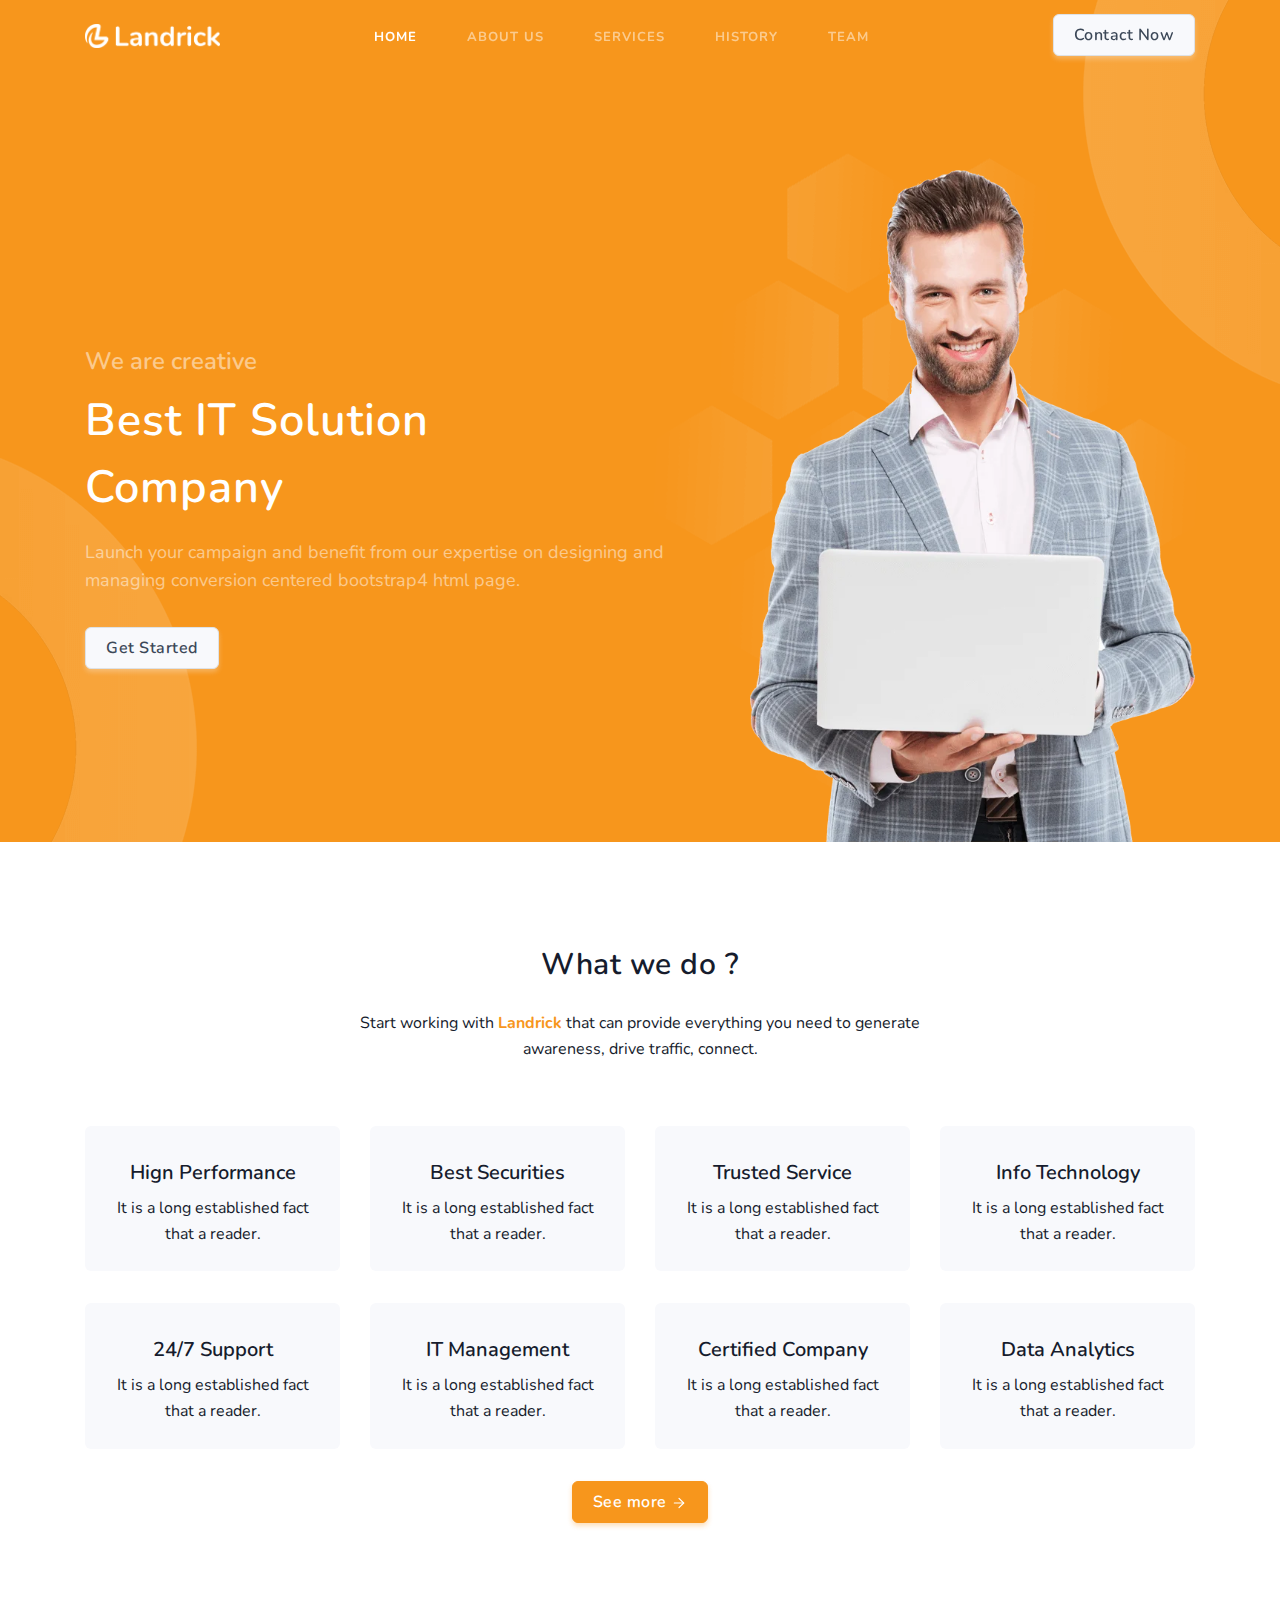
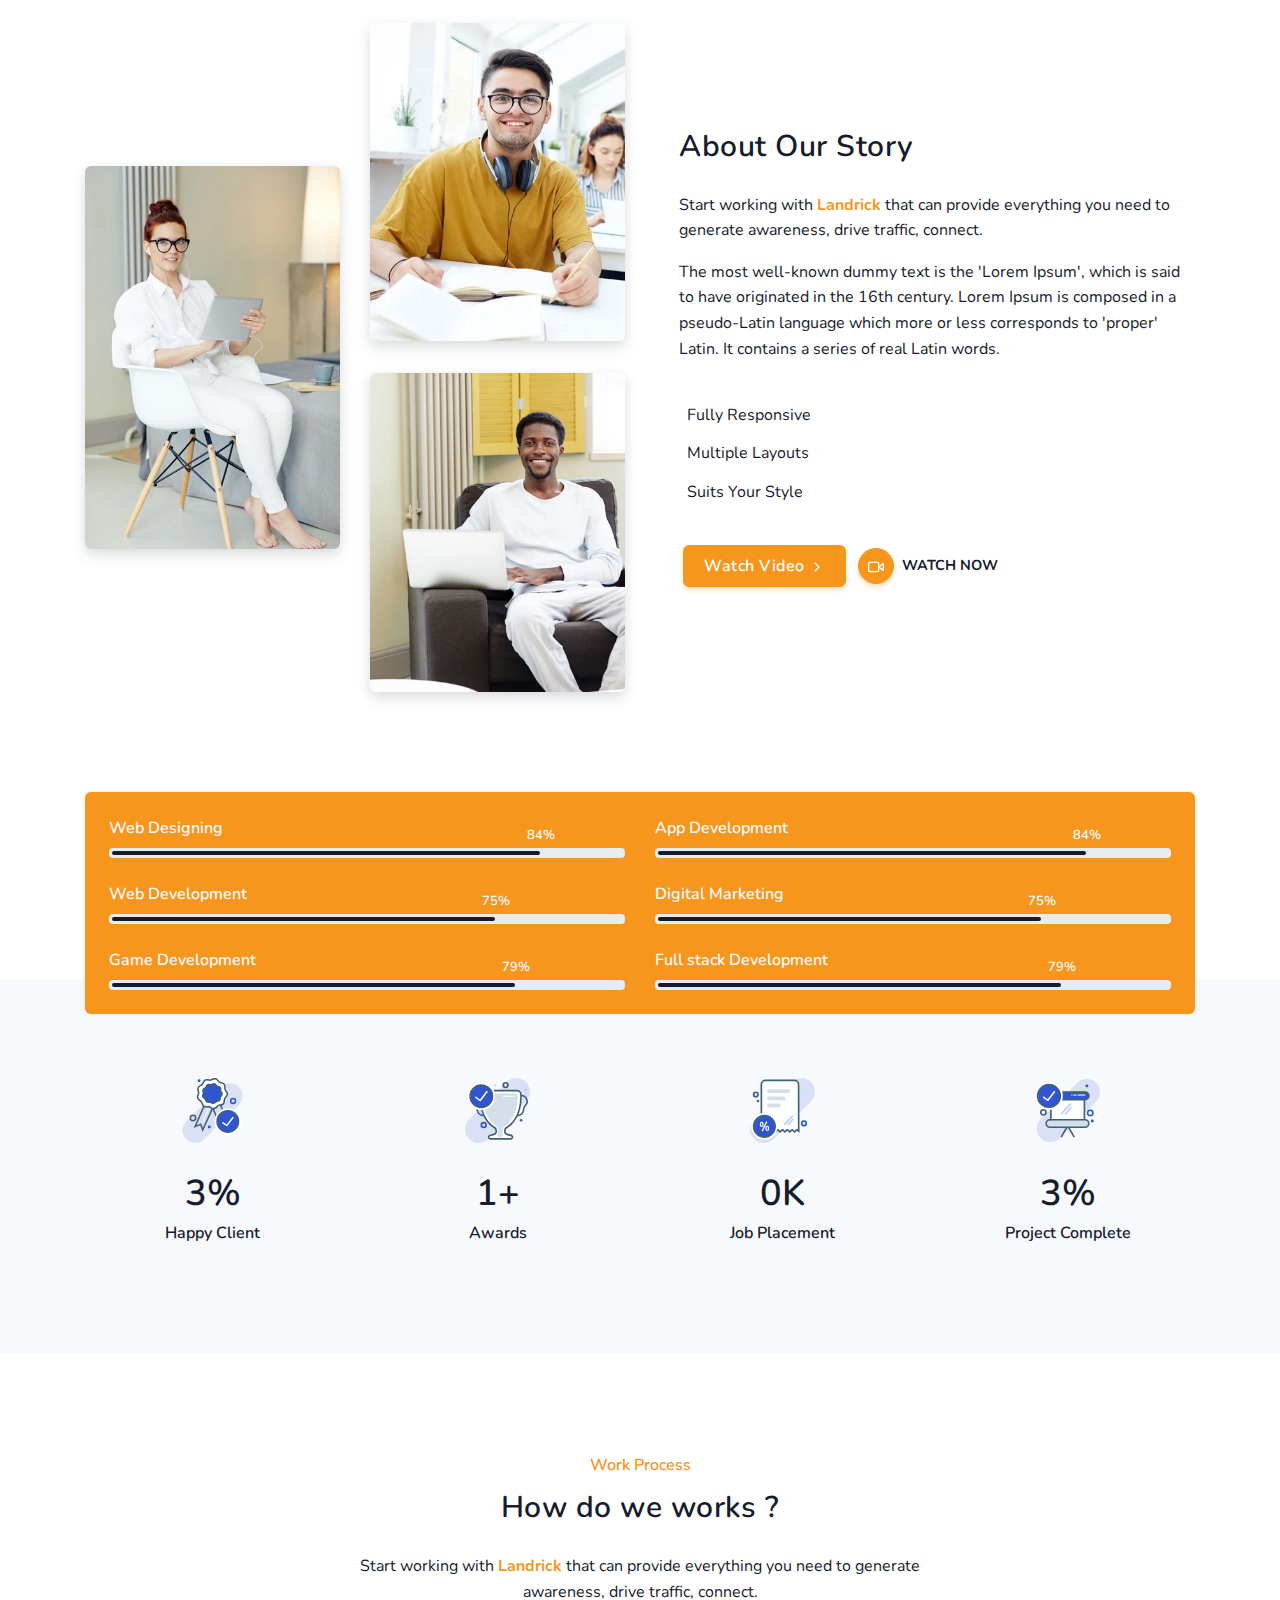
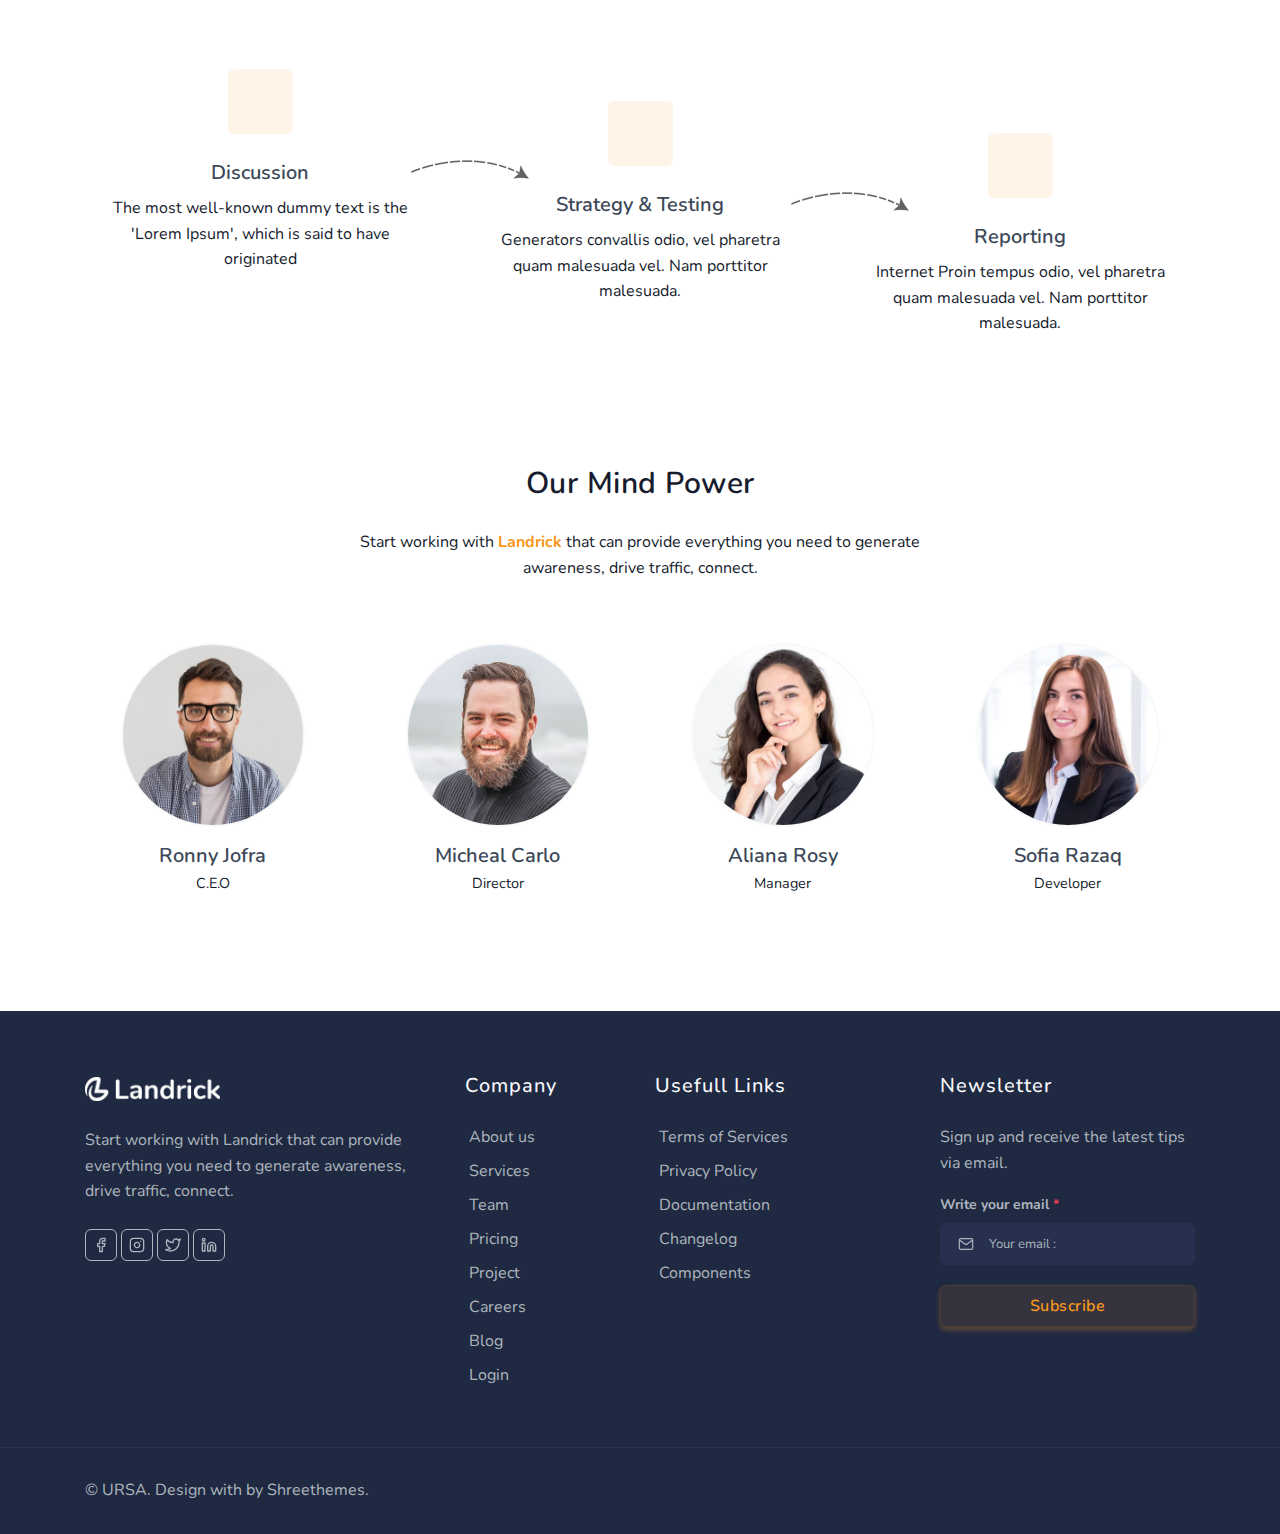
==== index.html @ 6b96b5ea "abc" ====
<!DOCTYPE html>
<html lang="en">

    <head>
        <meta charset="utf-8" />
        <title>URSA - SAY IT, DO IT</title>
        <meta name="viewport" content="width=device-width, initial-scale=1.0">
        <meta name="description" content="The Best IT Solution Company" />
        <meta name="keywords" content="URSA, IT Solution, Web Development, Company, Say it, Do it" />
        <meta name="author" content="Hieu Do" />
        <meta name="email" content="hieu250192@gmail.com" />
        <meta name="website" content="https://ursa.vn" />
        <meta name="Version" content="v1.1" />
        <!-- Custom manifest -->
        <meta name="theme-color" content="#f7961c"/>
        <meta name="apple-mobile-web-app-title" content="URSA - The Best IT Solution Company">

        <!-- favicon -->
        <link rel="apple-touch-icon-precomposed" href="images/logo/apple-touch-icon.png" />
        <link rel="shortcut icon" href="images/logo/favicon.ico">
        <!-- Bootstrap -->
        <link href="css/bootstrap.min.css" rel="stylesheet" type="text/css" media="screen" />
        <!-- Magnific -->
        <link href="css/magnific-popup.css" rel="stylesheet" type="text/css" media="screen" />
        <!-- Icons -->
        <link href="css/materialdesignicons.min.css" rel="stylesheet|preload" type="text/css" media="screen" />
        <link rel="preload" as="style" href="https://unicons.iconscout.com/release/v3.0.3/css/line.css"  media="screen">
        <!-- Slider -->               
        <link rel="stylesheet" href="css/owl.carousel.min.css" type="text/css" media="screen" />
        <link rel="stylesheet" href="css/owl.theme.default.min.css" type="text/css" media="screen" />
        <!-- Main Css -->
        <link href="css/style.min.css" rel="stylesheet" type="text/css" media="screen" id="theme-opt" />
        <link href="css/colors/yellow.css" rel="stylesheet" type="text/css" media="screen" id="color-opt">
    </head>

    <body>
        <!-- Loader -->
        <!-- <div id="preloader">
            <div id="status">
                <div class="spinner">
                    <div class="double-bounce1"></div>
                    <div class="double-bounce2"></div>
                </div>
            </div>
        </div> -->
        <!-- Loader -->
        
        <!-- Navbar STart -->
        <header id="topnav" class="defaultscroll sticky">
            <div class="container">
                <!-- Logo container-->
                <div>
                    <a class="logo" href="index.html">
                        <img src="images/logo-dark.png" class="l-dark" height="24" alt="">
                        <img src="images/logo-light.webp" class="l-light" height="24" alt="">
                    </a>
                </div>
                <div class="buy-button">
                    <a href="page-aboutus.html" target="_blank" rel="noreferrer">
                        <div class="btn btn-primary login-btn-primary">Contact Now</div>
                        <div class="btn btn-light login-btn-light">Contact Now</div>
                    </a>
                </div><!--end login button-->
                <!-- End Logo container-->
                <div class="menu-extras">
                    <div class="menu-item">
                        <!-- Mobile menu toggle-->
                        <a class="navbar-toggle">
                            <div class="lines">
                                <span></span>
                                <span></span>
                                <span></span>
                            </div>
                        </a>
                        <!-- End mobile menu toggle-->
                    </div>
                </div>
        
                <div id="navigation">
                    <!-- Navigation Menu-->   
                    <ul class="navigation-menu nav-light">
                        <li><a href="index.html">Home</a></li>
                        <li><a href="page-aboutus.html"> About Us</a></li>
                        <li><a href="page-services.html">Services</a></li>
                        <li><a href="page-history.html">History </a></li>
                        <li><a href="page-team.html"> Team</a></li>
                    </ul><!--end navigation menu-->
                </div><!--end navigation-->
            </div><!--end container-->
        </header><!--end header-->
        <!-- Navbar End -->

        <!-- Hero Start -->
        <section class="bg-half-170 pb-0 bg-primary d-table w-100" style="background: url('images/bg2.webp') center center;">
            <div class="container">
                <div class="row align-items-center">
                    <div class="col-lg-7 col-md-6">
                        <div class="title-heading">
                            <h4 class="text-white-50">We are creative</h4>
                            <h4 class="heading text-white mb-3 title-dark"> Best IT Solution <br> Company </h4>
                            <p class="para-desc text-white-50">Launch your campaign and benefit from our expertise on designing and managing conversion centered bootstrap4 html page.</p>
                            <div class="mt-4 pt-2">
                                <a href="javascript:void(0)" class="btn btn-light">Get Started</a>
                            </div>
                        </div>
                    </div><!--end col-->

                    <div class="col-lg-5 col-md-6 mt-5 mt-sm-0">
                        <img src="images/hero1.webp" class="img-fluid" alt="">
                    </div>
                </div><!--end row-->
            </div> <!--end container-->
        </section><!--end section-->
        <!-- Hero End -->
        
        <section class="section">
            <div class="container">
                <div class="row justify-content-center">
                    <div class="col-12 text-center">
                        <div class="section-title mb-4 pb-2">
                            <h4 class="title mb-4">What we do ?</h4>
                            <p class="para-desc mb-0 mx-auto">Start working with <span class="text-primary font-weight-bold">Landrick</span> that can provide everything you need to generate awareness, drive traffic, connect.</p>
                        </div>
                    </div><!--end col-->
                </div><!--end row-->

                <div class="row">
                    <div class="col-lg-3 col-md-4 mt-4 pt-2">
                        <div class="card features fea-primary rounded p-4 bg-light text-center position-relative overflow-hidden border-0">
                            <span class="h1 icon2 text-primary">
                                <i class="uil uil-chart-line"></i>
                            </span>
                            <div class="card-body p-0 content">
                                <h5>Hign Performance</h5>
                                <p class="para mb-0">It is a long established fact that a reader.</p>
                            </div>
                            <span class="big-icon text-center">
                                <i class="uil uil-chart-line"></i>
                            </span>
                        </div>
                    </div><!--end col-->
                    
                    <div class="col-lg-3 col-md-4 mt-4 pt-2">
                        <div class="card features fea-primary rounded p-4 bg-light text-center position-relative overflow-hidden border-0">
                            <span class="h1 icon2 text-primary">
                                <i class="uil uil-crosshairs"></i>
                            </span>
                            <div class="card-body p-0 content">
                                <h5>Best Securities</h5>
                                <p class="para mb-0">It is a long established fact that a reader.</p>
                            </div>
                            <span class="big-icon text-center">
                                <i class="uil uil-crosshairs"></i>
                            </span>
                        </div>
                    </div><!--end col-->
                    
                    <div class="col-lg-3 col-md-4 mt-4 pt-2">
                        <div class="card features fea-primary rounded p-4 bg-light text-center position-relative overflow-hidden border-0">
                            <span class="h1 icon2 text-primary">
                                <i class="uil uil-airplay"></i>
                            </span>
                            <div class="card-body p-0 content">
                                <h5>Trusted Service</h5>
                                <p class="para mb-0">It is a long established fact that a reader.</p>
                            </div>
                            <span class="big-icon text-center">
                                <i class="uil uil-airplay"></i>
                            </span>
                        </div>
                    </div><!--end col-->
                    
                    <div class="col-lg-3 col-md-4 mt-4 pt-2">
                        <div class="card features fea-primary rounded p-4 bg-light text-center position-relative overflow-hidden border-0">
                            <span class="h1 icon2 text-primary">
                                <i class="uil uil-rocket"></i>
                            </span>
                            <div class="card-body p-0 content">
                                <h5>Info Technology</h5>
                                <p class="para mb-0">It is a long established fact that a reader.</p>
                            </div>
                            <span class="big-icon text-center">
                                <i class="uil uil-rocket"></i>
                            </span>
                        </div>
                    </div><!--end col-->
                    
                    <div class="col-lg-3 col-md-4 mt-4 pt-2">
                        <div class="card features fea-primary rounded p-4 bg-light text-center position-relative overflow-hidden border-0">
                            <span class="h1 icon2 text-primary">
                                <i class="uil uil-clock"></i>
                            </span>
                            <div class="card-body p-0 content">
                                <h5>24/7 Support</h5>
                                <p class="para mb-0">It is a long established fact that a reader.</p>
                            </div>
                            <span class="big-icon text-center">
                                <i class="uil uil-clock"></i>
                            </span>
                        </div>
                    </div><!--end col-->
                    
                    <div class="col-lg-3 col-md-4 mt-4 pt-2">
                        <div class="card features fea-primary rounded p-4 bg-light text-center position-relative overflow-hidden border-0">
                            <span class="h1 icon2 text-primary">
                                <i class="uil uil-users-alt"></i>
                            </span>
                            <div class="card-body p-0 content">
                                <h5>IT Management</h5>
                                <p class="para mb-0">It is a long established fact that a reader.</p>
                            </div>
                            <span class="big-icon text-center">
                                <i class="uil uil-users-alt"></i>
                            </span>
                        </div>
                    </div><!--end col-->
                    
                    <div class="col-lg-3 col-md-4 mt-4 pt-2">
                        <div class="card features fea-primary rounded p-4 bg-light text-center position-relative overflow-hidden border-0">
                            <span class="h1 icon2 text-primary">
                                <i class="uil uil-file-alt"></i>
                            </span>
                            <div class="card-body p-0 content">
                                <h5>Certified Company</h5>
                                <p class="para mb-0">It is a long established fact that a reader.</p>
                            </div>
                            <span class="big-icon text-center">
                                <i class="uil uil-file-alt"></i>
                            </span>
                        </div>
                    </div><!--end col-->
                    
                    <div class="col-lg-3 col-md-4 mt-4 pt-2">
                        <div class="card features fea-primary rounded p-4 bg-light text-center position-relative overflow-hidden border-0">
                            <span class="h1 icon2 text-primary">
                                <i class="uil uil-search"></i>
                            </span>
                            <div class="card-body p-0 content">
                                <h5>Data Analytics</h5>
                                <p class="para mb-0">It is a long established fact that a reader.</p>
                            </div>
                            <span class="big-icon text-center">
                                <i class="uil uil-search"></i>
                            </span>
                        </div>
                    </div><!--end col-->

                    <div class="col-lg-12 text-center col-md-4 mt-4 pt-2">
                        <a href="javascript:void(0)" class="btn btn-primary">See more <i data-feather="arrow-right" class="fea icon-sm"></i></a>
                    </div><!--end col-->
                </div><!--end row-->
            </div><!--end container-->

            <!-- About Start -->
            <div class="container mt-100 mt-60">
                <div class="row align-items-center">
                    <div class="col-lg-6 col-md-6">
                        <div class="row align-items-center">
                            <div class="col-lg-6 col-6 mt-4 mt-lg-0 pt-2 pt-lg-0">
                                <div class="card work-container work-modern overflow-hidden rounded border-0 shadow-md">
                                    <div class="card-body p-0">
                                        <img src="images/course/online/ab01.webp" class="img-fluid" alt="work-image">
                                        <div class="overlay-work bg-dark"></div>
                                        <div class="content">
                                            <a href="javascript:void(0)" class="title text-white d-block font-weight-bold">Web Development</a>
                                            <small class="text-light">IT & Software</small>
                                        </div>
                                    </div>
                                </div>
                            </div><!--end col-->

                            <div class="col-lg-6 col-6">
                                <div class="row">
                                    <div class="col-lg-12 col-md-12 mt-4 mt-lg-0 pt-2 pt-lg-0">
                                        <div class="card work-container work-modern overflow-hidden rounded border-0 shadow-md">
                                            <div class="card-body p-0">
                                                <img src="images/course/online/ab02.webp" class="img-fluid" alt="work-image">
                                                <div class="overlay-work bg-dark"></div>
                                                <div class="content">
                                                    <a href="javascript:void(0)" class="title text-white d-block font-weight-bold">Michanical Engineer</a>
                                                    <small class="text-light">Engineering</small>
                                                </div>
                                            </div>
                                        </div>
                                    </div><!--end col-->
    
                                    <div class="col-lg-12 col-md-12 mt-4 pt-2">
                                        <div class="card work-container work-modern overflow-hidden rounded border-0 shadow-md">
                                            <div class="card-body p-0">
                                                <img src="images/course/online/ab03.webp" class="img-fluid" alt="work-image">
                                                <div class="overlay-work bg-dark"></div>
                                                <div class="content">
                                                    <a href="javascript:void(0)" class="title text-white d-block font-weight-bold">Chartered Accountant</a>
                                                    <small class="text-light">C.A.</small>
                                                </div>
                                            </div>
                                        </div>
                                    </div><!--end col-->
                                </div><!--end row-->
                            </div><!--end col-->
                        </div><!--end row-->
                    </div><!--end col-->

                    <div class="col-lg-6 col-md-6 mt-4 mt-lg-0 pt- pt-lg-0">
                        <div class="ml-lg-4">
                            <div class="section-title mb-4 pb-2">
                                <h4 class="title mb-4">About Our Story</h4>
                                <p class="para-desc">Start working with <span class="text-primary font-weight-bold">Landrick</span> that can provide everything you need to generate awareness, drive traffic, connect.</p>
                                <p class="para-desc mb-0">The most well-known dummy text is the 'Lorem Ipsum', which is said to have originated in the 16th century. Lorem Ipsum is composed in a pseudo-Latin language which more or less corresponds to 'proper' Latin. It contains a series of real Latin words.</p>
                            </div>

                            <ul class="list-unstyled">
                                <li class="mb-0"><span class="text-primary h4 mr-2"><i class="uil uil-check-circle align-middle"></i></span>Fully Responsive</li>
                                <li class="mb-0"><span class="text-primary h4 mr-2"><i class="uil uil-check-circle align-middle"></i></span>Multiple Layouts</li>
                                <li class="mb-0"><span class="text-primary h4 mr-2"><i class="uil uil-check-circle align-middle"></i></span>Suits Your Style</li>
                            </ul>

                            <div class="watch-video mt-4 pt-2">
                                <a href="page-services.html" target="_blank" rel="noreferrer" class="btn btn-primary m-1">Watch Video <i data-feather="chevron-right" class="fea icon-sm"></i></a>
                                <a href="https://www.youtube.com/watch?v=jNTZpfXYJa4" class="btn btn-icon btn-pills video-play-icon btn-primary m-1"><i data-feather="video" class="icons"></i></a><span class="font-weight-bold text-uppercase small align-middle ml-1">Watch Now</span>
                            </div>
                        </div>
                    </div>
                </div><!--end row-->
            </div><!--end container-->
        </section><!--end section-->
        
        <!-- Start -->
        <section class="section pt-0">
            <div class="container">
                <div class="p-4 rounded shadow bg-primary position-relative" style="z-index: 1;">
                    <div class="row">
                        <div class="col-md-6 col-12">
                            <div class="progress-box">
                                <h6 class="title text-light title-dark">Web Designing</h6>
                                <div class="progress title-bg-dark" style="height: 10px; padding: 3px">
                                    <div class="progress-bar position-relative bg-black" style="width:84%;">
                                        <div class="progress-value d-block text-light title-dark h6">84%</div>
                                    </div>
                                </div>
                            </div><!--end process box-->
                            <div class="progress-box mt-4">
                                <h6 class="title text-light title-dark">Web Development</h6>
                                <div class="progress title-bg-dark" style="height: 10px; padding: 3px">
                                    <div class="progress-bar position-relative bg-black" style="width:75%;">
                                        <div class="progress-value d-block text-light title-dark h6">75%</div>
                                    </div>
                                </div>
                            </div><!--end process box-->
                            <div class="progress-box mt-4">
                                <h6 class="title text-light title-dark">Game Development</h6>
                                <div class="progress title-bg-dark" style="height: 10px; padding: 3px">
                                    <div class="progress-bar position-relative bg-black" style="width:79%;">
                                        <div class="progress-value d-block text-light title-dark h6">79%</div>
                                    </div>
                                </div>
                            </div><!--end process box-->
                        </div><!--end col-->

                        <div class="col-md-6 col-12">
                            <div class="progress-box mt-4 mt-sm-0">
                                <h6 class="title text-light title-dark">App Development</h6>
                                <div class="progress title-bg-dark" style="height: 10px; padding: 3px">
                                    <div class="progress-bar position-relative bg-black" style="width:84%;">
                                        <div class="progress-value d-block text-light title-dark h6">84%</div>
                                    </div>
                                </div>
                            </div><!--end process box-->
                            <div class="progress-box mt-4">
                                <h6 class="title text-light title-dark">Digital Marketing</h6>
                                <div class="progress title-bg-dark" style="height: 10px; padding: 3px">
                                    <div class="progress-bar position-relative bg-black" style="width:75%;">
                                        <div class="progress-value d-block text-light title-dark h6">75%</div>
                                    </div>
                                </div>
                            </div><!--end process box-->
                            <div class="progress-box mt-4">
                                <h6 class="title text-light title-dark">Full stack Development</h6>
                                <div class="progress title-bg-dark" style="height: 10px; padding: 3px">
                                    <div class="progress-bar position-relative bg-black" style="width:79%;">
                                        <div class="progress-value d-block text-light title-dark h6">79%</div>
                                    </div>
                                </div>
                            </div><!--end process box-->
                        </div><!--end col-->
                    </div><!--end row -->
                </div>

                <div class="row mt-4 pt-2 position-relative" id="counter" style="z-index: 1;">
                    <div class="col-md-3 col-6 mt-4 pt-2">
                        <div class="counter-box text-center">
                            <img src="images/illustrator/Asset190.svg" class="avatar avatar-small" alt="">
                            <h2 class="mb-0 mt-4"><span class="counter-value" data-count="97">3</span>%</h2>
                            <h6 class="counter-head">Happy Client</h6>
                        </div><!--end counter box-->
                    </div>

                    <div class="col-md-3 col-6 mt-4 pt-2">
                        <div class="counter-box text-center">
                            <img src="images/illustrator/Asset189.svg" class="avatar avatar-small" alt="">
                            <h2 class="mb-0 mt-4"><span class="counter-value" data-count="15">1</span>+</h2>
                            <h6 class="counter-head">Awards</h6>
                        </div><!--end counter box-->
                    </div>

                    <div class="col-md-3 col-6 mt-4 pt-2">
                        <div class="counter-box text-center">
                            <img src="images/illustrator/Asset192.svg" class="avatar avatar-small" alt="">
                            <h2 class="mb-0 mt-4"><span class="counter-value" data-count="2">0</span>K</h2>
                            <h6 class="counter-head">Job Placement</h6>
                        </div><!--end counter box-->
                    </div>

                    <div class="col-md-3 col-6 mt-4 pt-2">
                        <div class="counter-box text-center">
                            <img src="images/illustrator/Asset187.svg" class="avatar avatar-small" alt="">
                            <h2 class="mb-0 mt-4"><span class="counter-value" data-count="98">3</span>%</h2>
                            <h6 class="counter-head">Project Complete</h6>
                        </div><!--end counter box-->
                    </div>
                </div><!--end row-->
                <div class="feature-posts-placeholder bg-light"></div>
            </div><!--end container-->
        </section><!--end section-->
        <!-- End -->

        <section class="section">
            <div class="container">
                <div class="row justify-content-center">
                    <div class="col-12">
                        <div class="section-title text-center mb-4 pb-2">
                            <h6 class="text-primary">Work Process</h6>
                            <h4 class="title mb-4">How do we works ?</h4>
                            <p class="para-desc mx-auto mb-0">Start working with <span class="text-primary font-weight-bold">Landrick</span> that can provide everything you need to generate awareness, drive traffic, connect.</p>
                        </div>
                    </div><!--end col-->
                </div><!--end row-->

                <div class="row">
                    <div class="col-md-4 mt-4 pt-2">
                        <div class="card features feature-clean work-process bg-transparent process-arrow border-0 text-center">
                            <div class="icons text-primary text-center mx-auto">
                                <i class="uil uil-presentation-edit d-block rounded h3 mb-0"></i>
                            </div>

                            <div class="card-body">
                                <h5 class="text-dark">Discussion</h5>
                                <p class="mb-0">The most well-known dummy text is the 'Lorem Ipsum', which is said to have originated</p>
                            </div>
                        </div>
                    </div><!--end col-->
                    
                    <div class="col-md-4 mt-md-5 pt-md-3 mt-4 pt-2">
                        <div class="card features feature-clean work-process bg-transparent process-arrow border-0 text-center">
                            <div class="icons text-primary text-center mx-auto">
                                <i class="uil uil-airplay d-block rounded h3 mb-0"></i>
                            </div>

                            <div class="card-body">
                                <h5 class="text-dark">Strategy & Testing</h5>
                                <p class="mb-0">Generators convallis odio, vel pharetra quam malesuada vel. Nam porttitor malesuada.</p>
                            </div>
                        </div>
                    </div><!--end col-->
                    
                    <div class="col-md-4 mt-md-5 pt-md-5 mt-4 pt-2">
                        <div class="card features feature-clean work-process bg-transparent d-none-arrow border-0 text-center">
                            <div class="icons text-primary text-center mx-auto">
                                <i class="uil uil-image-check d-block rounded h3 mb-0"></i>
                            </div>

                            <div class="card-body">
                                <h5 class="text-dark">Reporting</h5>
                                <p class="mb-0">Internet Proin tempus odio, vel pharetra quam malesuada vel. Nam porttitor malesuada.</p>
                            </div>
                        </div>
                    </div><!--end col-->
                </div><!--end row-->
            </div><!--end container-->

            <div class="container mt-100 mt-60">
                <div class="row justify-content-center">
                    <div class="col-12">
                        <div class="section-title text-center mb-4 pb-2">
                            <h4 class="title mb-4">Our Mind Power</h4>
                            <p class="para-desc mx-auto mb-0">Start working with <span class="text-primary font-weight-bold">Landrick</span> that can provide everything you need to generate awareness, drive traffic, connect.</p>
                        </div>
                    </div><!--end col-->
                </div><!--end row-->

                <div class="row">
                    <div class="col-lg-3 col-md-6 mt-4 pt-2">
                        <div class="card team text-center border-0">
                            <div class="position-relative">
                                <img src="images/client/01.jpg" class="img-fluid avatar avatar-ex-large rounded-circle shadow" alt="">
                                <ul class="list-unstyled social-icon team-icon mb-0 mt-4">
                                    <li class="list-inline-item"><a href="javascript:void(0)" class="rounded"><i data-feather="facebook" class="fea icon-sm fea-social"></i></a></li>
                                    <li class="list-inline-item"><a href="javascript:void(0)" class="rounded"><i data-feather="instagram" class="fea icon-sm fea-social"></i></a></li>
                                    <li class="list-inline-item"><a href="javascript:void(0)" class="rounded"><i data-feather="twitter" class="fea icon-sm fea-social"></i></a></li>
                                    <li class="list-inline-item"><a href="javascript:void(0)" class="rounded"><i data-feather="linkedin" class="fea icon-sm fea-social"></i></a></li>
                                </ul><!--end icon-->
                            </div>
                            <div class="card-body py-3 px-0 content">
                                <h5 class="mb-0"><a href="javascript:void(0)" class="name text-dark">Ronny Jofra</a></h5>
                                <small class="designation">C.E.O</small>
                            </div>
                        </div>
                    </div><!--end col-->

                    <div class="col-lg-3 col-md-6 mt-4 pt-2">
                        <div class="card team text-center border-0">
                            <div class="position-relative">
                                <img src="images/client/04.jpg" class="img-fluid avatar avatar-ex-large rounded-circle shadow" alt="">
                                <ul class="list-unstyled social-icon team-icon mb-0 mt-4">
                                    <li class="list-inline-item"><a href="javascript:void(0)" class="rounded"><i data-feather="facebook" class="fea icon-sm fea-social"></i></a></li>
                                    <li class="list-inline-item"><a href="javascript:void(0)" class="rounded"><i data-feather="instagram" class="fea icon-sm fea-social"></i></a></li>
                                    <li class="list-inline-item"><a href="javascript:void(0)" class="rounded"><i data-feather="twitter" class="fea icon-sm fea-social"></i></a></li>
                                    <li class="list-inline-item"><a href="javascript:void(0)" class="rounded"><i data-feather="linkedin" class="fea icon-sm fea-social"></i></a></li>
                                </ul><!--end icon-->
                            </div>
                            <div class="card-body py-3 px-0 content">
                                <h5 class="mb-0"><a href="javascript:void(0)" class="name text-dark">Micheal Carlo</a></h5>
                                <small class="designation">Director</small>
                            </div>
                        </div>
                    </div><!--end col-->
                    
                    <div class="col-lg-3 col-md-6 mt-4 pt-2">
                        <div class="card team text-center border-0">
                            <div class="position-relative">
                                <img src="images/client/02.webp" class="img-fluid avatar avatar-ex-large rounded-circle shadow" alt="">
                                <ul class="list-unstyled social-icon team-icon mb-0 mt-4">
                                    <li class="list-inline-item"><a href="javascript:void(0)" class="rounded"><i data-feather="facebook" class="fea icon-sm fea-social"></i></a></li>
                                    <li class="list-inline-item"><a href="javascript:void(0)" class="rounded"><i data-feather="instagram" class="fea icon-sm fea-social"></i></a></li>
                                    <li class="list-inline-item"><a href="javascript:void(0)" class="rounded"><i data-feather="twitter" class="fea icon-sm fea-social"></i></a></li>
                                    <li class="list-inline-item"><a href="javascript:void(0)" class="rounded"><i data-feather="linkedin" class="fea icon-sm fea-social"></i></a></li>
                                </ul><!--end icon-->
                            </div>
                            <div class="card-body py-3 px-0 content">
                                <h5 class="mb-0"><a href="javascript:void(0)" class="name text-dark">Aliana Rosy</a></h5>
                                <small class="designation">Manager</small>
                            </div>
                        </div>
                    </div><!--end col-->
                    
                    <div class="col-lg-3 col-md-6 mt-4 pt-2">
                        <div class="card team text-center border-0">
                            <div class="position-relative">
                                <img src="images/client/03.webp" class="img-fluid avatar avatar-ex-large rounded-circle shadow" alt="">
                                <ul class="list-unstyled social-icon team-icon mb-0 mt-4">
                                    <li class="list-inline-item"><a href="javascript:void(0)" class="rounded"><i data-feather="facebook" class="fea icon-sm fea-social"></i></a></li>
                                    <li class="list-inline-item"><a href="javascript:void(0)" class="rounded"><i data-feather="instagram" class="fea icon-sm fea-social"></i></a></li>
                                    <li class="list-inline-item"><a href="javascript:void(0)" class="rounded"><i data-feather="twitter" class="fea icon-sm fea-social"></i></a></li>
                                    <li class="list-inline-item"><a href="javascript:void(0)" class="rounded"><i data-feather="linkedin" class="fea icon-sm fea-social"></i></a></li>
                                </ul><!--end icon-->
                            </div>
                            <div class="card-body py-3 px-0 content">
                                <h5 class="mb-0"><a href="javascript:void(0)" class="name text-dark">Sofia Razaq</a></h5>
                                <small class="designation">Developer</small>
                            </div>
                        </div>
                    </div><!--end col-->
                </div><!--end row-->
            </div><!--end container-->
        </section><!--end section-->

        <!-- Footer Start -->
        <footer class="footer">
            <div class="container">
                <div class="row">
                    <div class="col-lg-4 col-12 mb-0 mb-md-4 pb-0 pb-md-2">
                        <a href="#" class="logo-footer">
                            <img src="images/logo-light.webp" height="24" alt="">
                        </a>
                        <p class="mt-4">Start working with Landrick that can provide everything you need to generate awareness, drive traffic, connect.</p>
                        <ul class="list-unstyled social-icon social mb-0 mt-4">
                            <li class="list-inline-item"><a href="javascript:void(0)" class="rounded"><i data-feather="facebook" class="fea icon-sm fea-social"></i></a></li>
                            <li class="list-inline-item"><a href="javascript:void(0)" class="rounded"><i data-feather="instagram" class="fea icon-sm fea-social"></i></a></li>
                            <li class="list-inline-item"><a href="javascript:void(0)" class="rounded"><i data-feather="twitter" class="fea icon-sm fea-social"></i></a></li>
                            <li class="list-inline-item"><a href="javascript:void(0)" class="rounded"><i data-feather="linkedin" class="fea icon-sm fea-social"></i></a></li>
                        </ul><!--end icon-->
                    </div><!--end col-->
                    
                    <div class="col-lg-2 col-md-4 col-12 mt-4 mt-sm-0 pt-2 pt-sm-0">
                        <h5 class="text-light footer-head">Company</h5>
                        <ul class="list-unstyled footer-list mt-4">
                            <li><a href="page-aboutus.html" class="text-foot"><i class="mdi mdi-chevron-right mr-1"></i> About us</a></li>
                            <li><a href="page-services.html" class="text-foot"><i class="mdi mdi-chevron-right mr-1"></i> Services</a></li>
                            <li><a href="page-team.html" class="text-foot"><i class="mdi mdi-chevron-right mr-1"></i> Team</a></li>
                            <li><a href="page-pricing.html" class="text-foot"><i class="mdi mdi-chevron-right mr-1"></i> Pricing</a></li>
                            <li><a href="page-portfolio-modern.html" class="text-foot"><i class="mdi mdi-chevron-right mr-1"></i> Project</a></li>
                            <li><a href="page-jobs.html" class="text-foot"><i class="mdi mdi-chevron-right mr-1"></i> Careers</a></li>
                            <li><a href="page-blog-grid.html" class="text-foot"><i class="mdi mdi-chevron-right mr-1"></i> Blog</a></li>
                            <li><a href="auth-cover-login.html" class="text-foot"><i class="mdi mdi-chevron-right mr-1"></i> Login</a></li>
                        </ul>
                    </div><!--end col-->
                    
                    <div class="col-lg-3 col-md-4 col-12 mt-4 mt-sm-0 pt-2 pt-sm-0">
                        <h5 class="text-light footer-head">Usefull Links</h5>
                        <ul class="list-unstyled footer-list mt-4">
                            <li><a href="page-terms.html" class="text-foot"><i class="mdi mdi-chevron-right mr-1"></i> Terms of Services</a></li>
                            <li><a href="page-privacy.html" class="text-foot"><i class="mdi mdi-chevron-right mr-1"></i> Privacy Policy</a></li>
                            <li><a href="documentation.html" class="text-foot"><i class="mdi mdi-chevron-right mr-1"></i> Documentation</a></li>
                            <li><a href="changelog.html" class="text-foot"><i class="mdi mdi-chevron-right mr-1"></i> Changelog</a></li>
                            <li><a href="components.html" class="text-foot"><i class="mdi mdi-chevron-right mr-1"></i> Components</a></li>
                        </ul>
                    </div><!--end col-->

                    <div class="col-lg-3 col-md-4 col-12 mt-4 mt-sm-0 pt-2 pt-sm-0">
                        <h5 class="text-light footer-head">Newsletter</h5>
                        <p class="mt-4">Sign up and receive the latest tips via email.</p>
                        <form>
                            <div class="row">
                                <div class="col-lg-12">
                                    <div class="foot-subscribe form-group">
                                        <label>Write your email <span class="text-danger">*</span></label>
                                        <div class="position-relative">
                                            <i data-feather="mail" class="fea icon-sm icons"></i>
                                            <input type="email" name="email" id="emailsubscribe" class="form-control pl-5 rounded" placeholder="Your email : " required>
                                        </div>
                                    </div>
                                </div>
                                <div class="col-lg-12">
                                    <input type="submit" id="submitsubscribe" name="send" class="btn btn-soft-primary btn-block" value="Subscribe">
                                </div>
                            </div>
                        </form>
                    </div><!--end col-->
                </div><!--end row-->
            </div><!--end container-->
        </footer><!--end footer-->
        <footer class="footer footer-bar">
            <div class="container text-center">
                <div class="row align-items-center">
                    <div class="col-sm-6">
                        <div class="text-sm-left">
                            <p class="mb-0">© <script>(new Date()).getFullYear()</script> URSA. Design with <i class="mdi mdi-heart text-danger"></i> by <a href="http://shreethemes.in/" target="_blank" rel="noreferrer" class="text-reset">Shreethemes</a>.</p>
                        </div>
                    </div><!--end col-->
                </div><!--end row-->
            </div><!--end container-->
        </footer><!--end footer-->
        <!-- Footer End -->

        <!-- Back to top -->
        <a href="#" class="btn btn-icon btn-primary back-to-top"><i data-feather="arrow-up" class="icons"></i></a>
        <!-- Back to top -->

        <!-- javascript -->
        <script src="js/jquery-3.5.1.min.js"></script>
        <script src="js/bootstrap.bundle.min.js"></script>
        <script src="js/jquery.easing.min.js"></script>
        <script src="js/scrollspy.min.js"></script>
        <!-- SLIDER -->
        <script src="js/owl.carousel.min.js "></script>
        <script src="js/owl.init.js "></script>
        <!-- Magnific Popup -->
        <script src="js/jquery.magnific-popup.min.js"></script>
        <script src="js/magnific.init.js"></script>
        <!-- Counter -->
        <script src="js/counter.init.js "></script>
        <!-- Icons -->
        <script src="js/feather.min.js"></script>
        <script src="https://unicons.iconscout.com/release/v3.0.3/script/monochrome/bundle.js"></script>
        <!-- Main Js -->
        <script src="js/app.js"></script>
    </body>
</html>
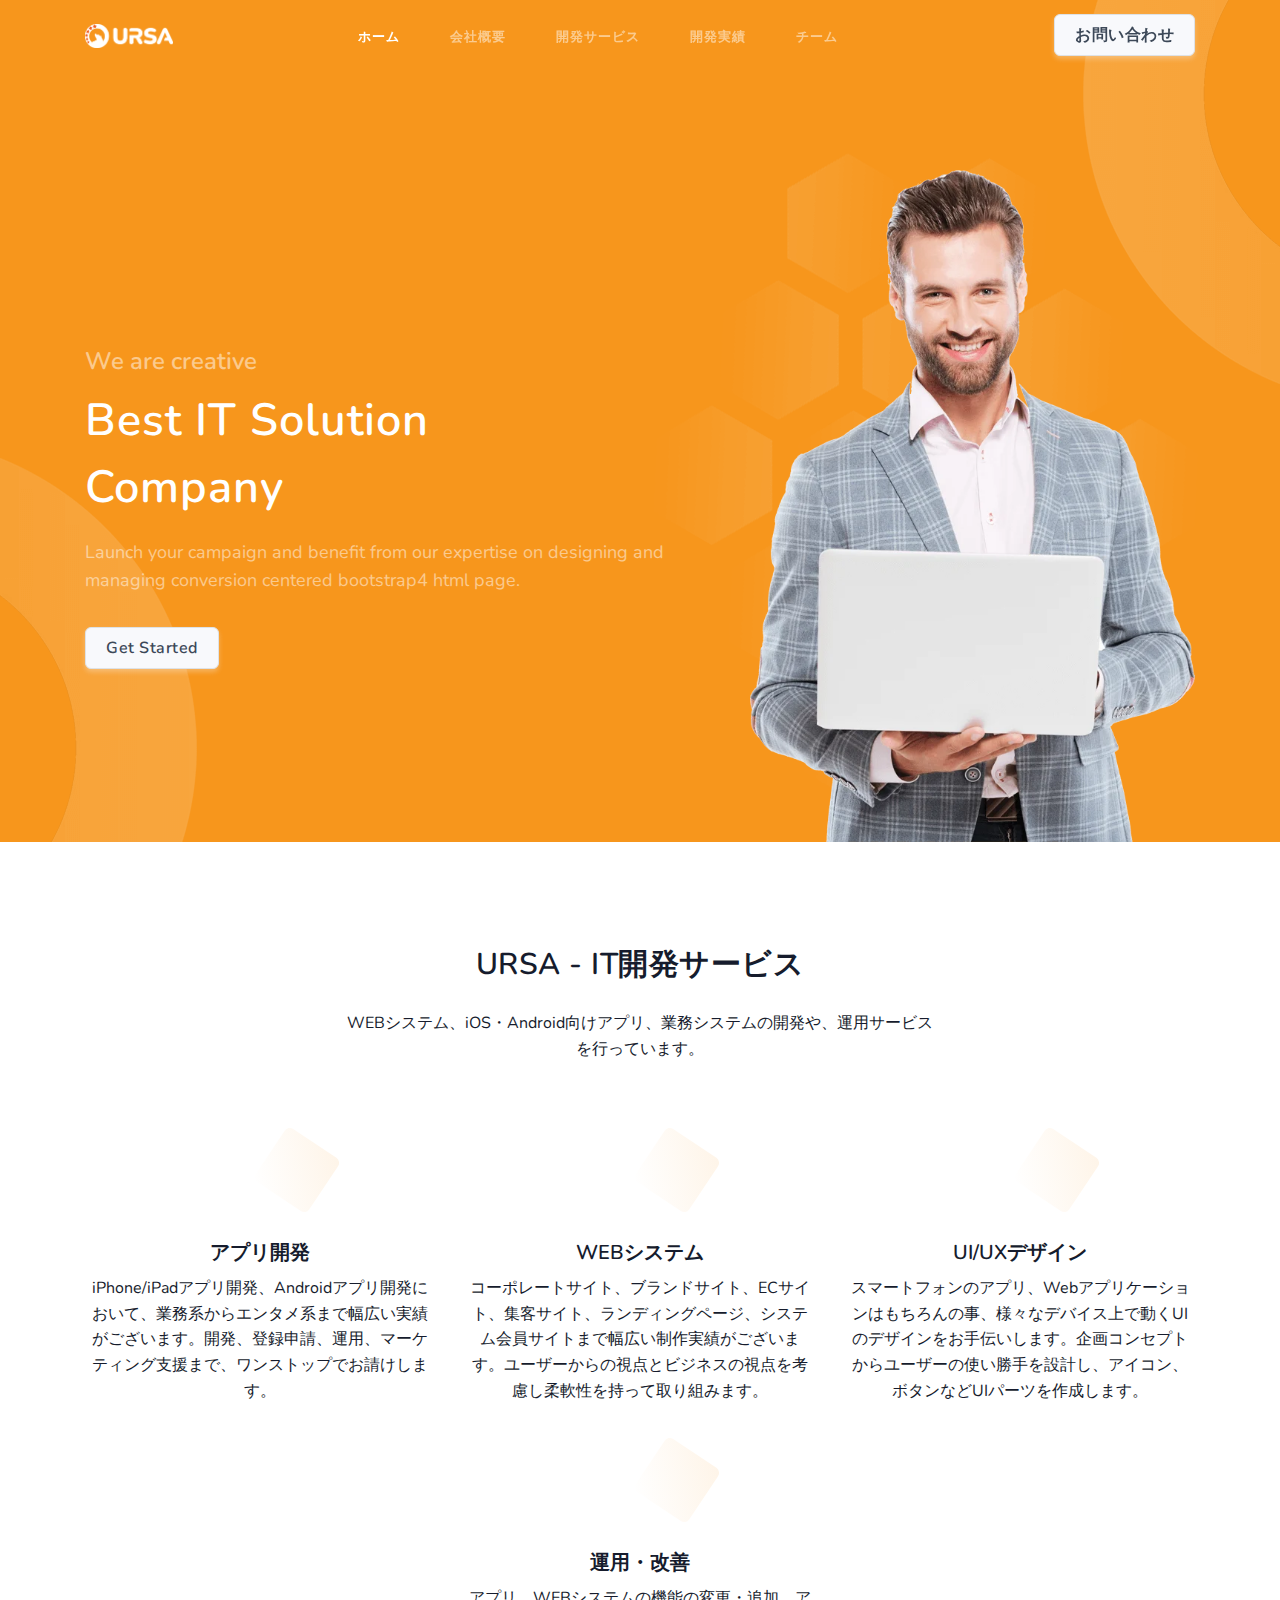
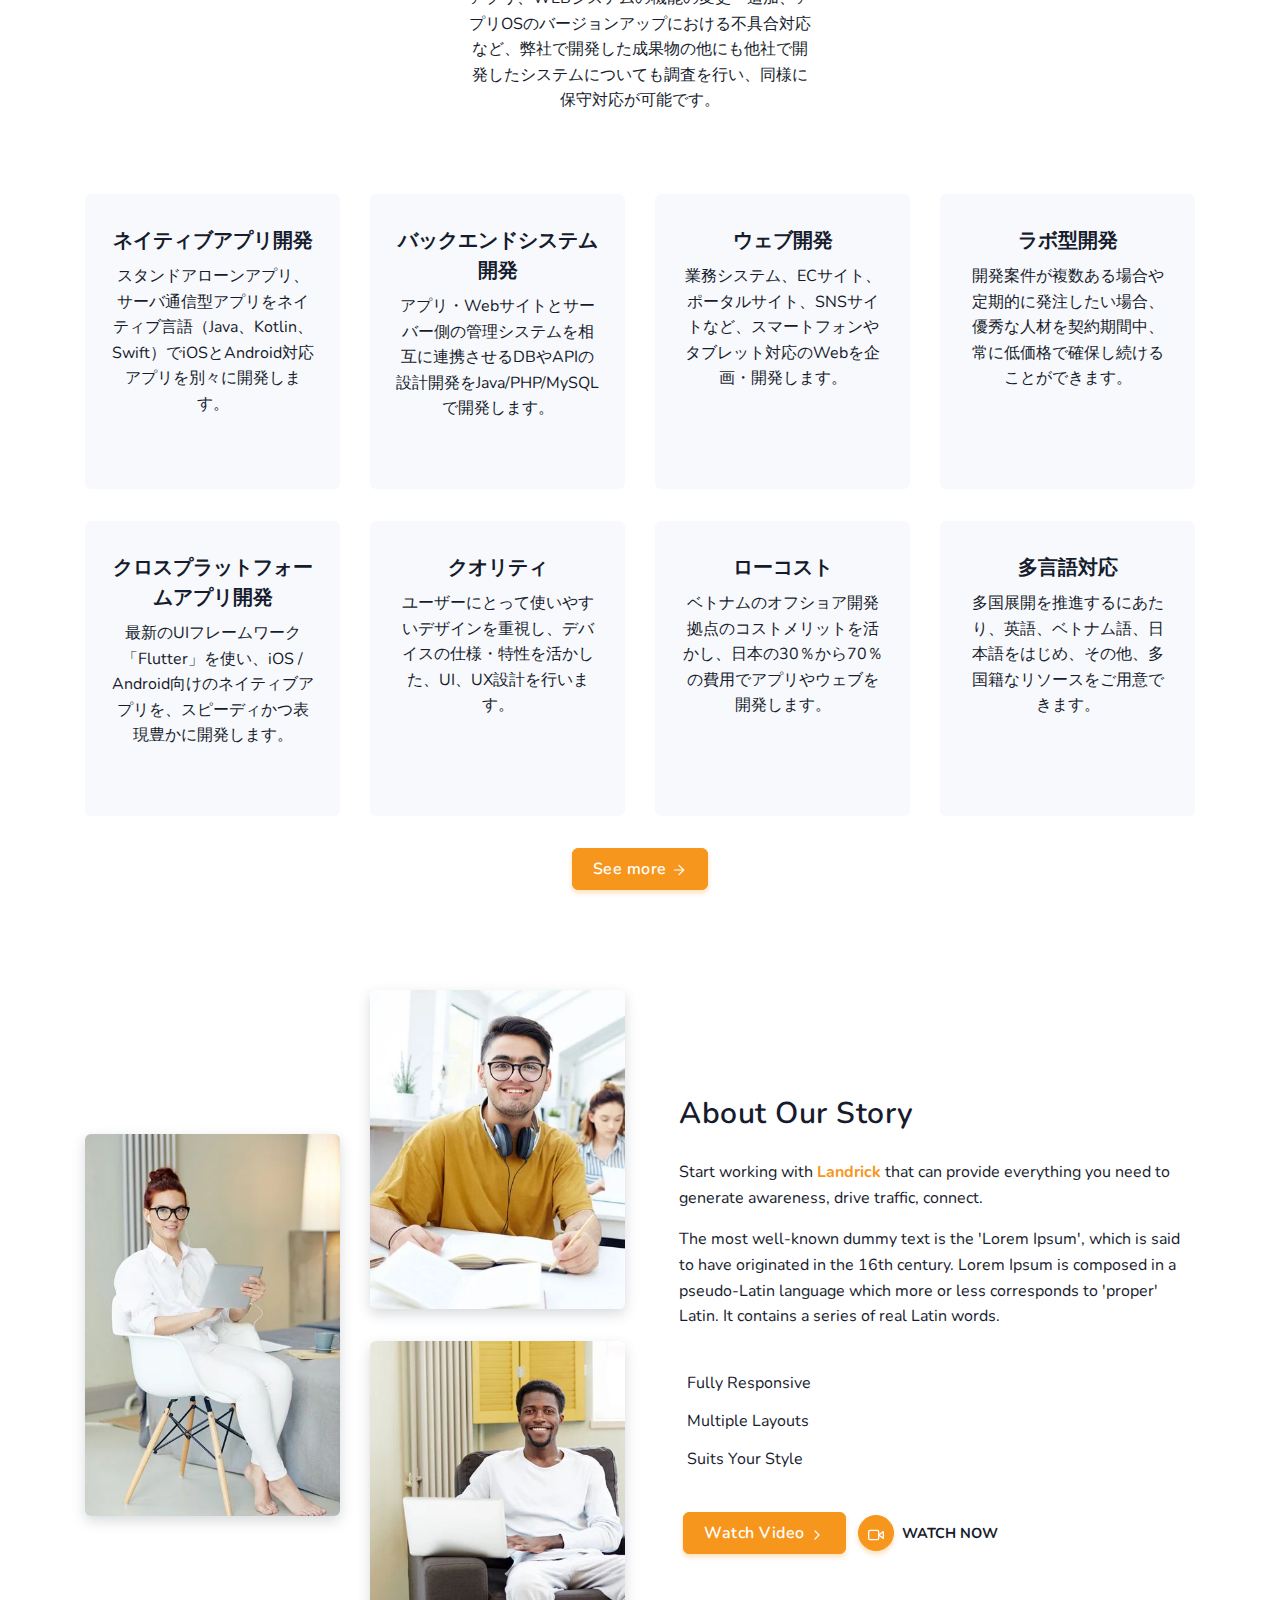
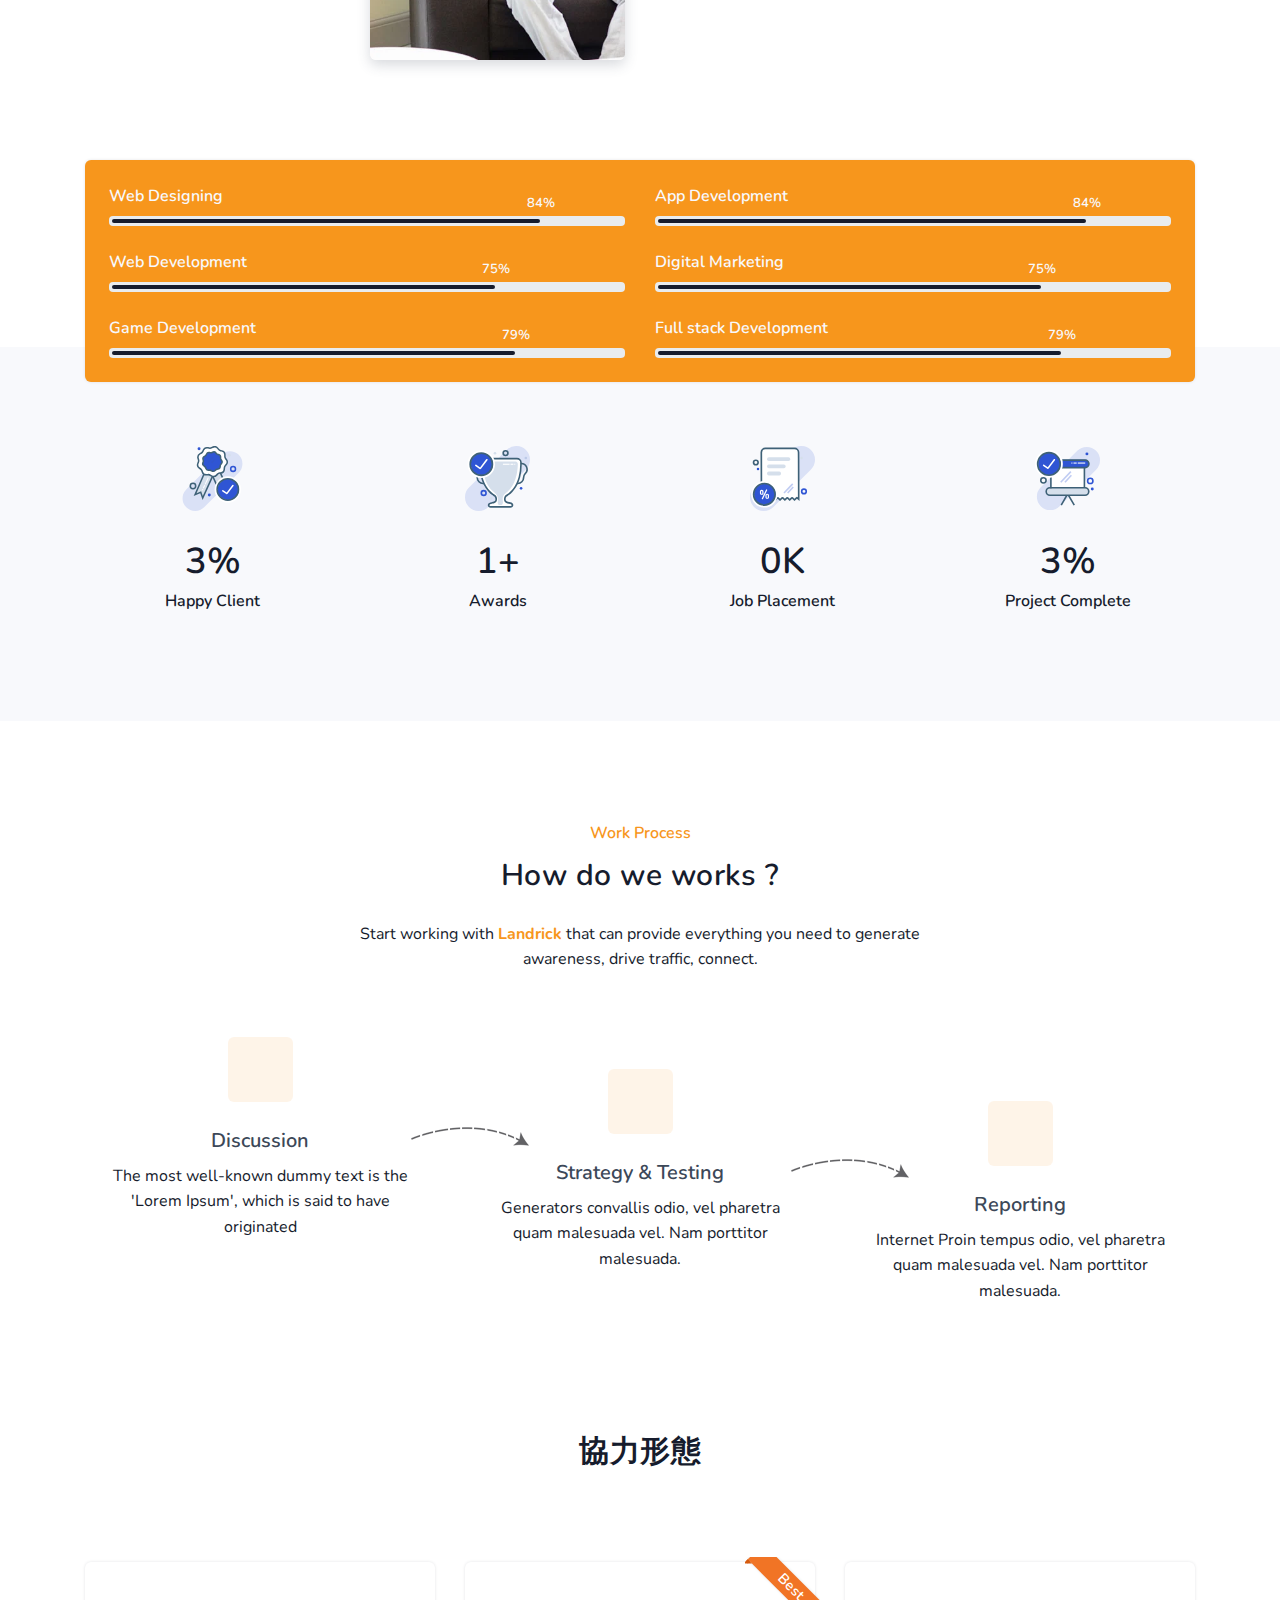
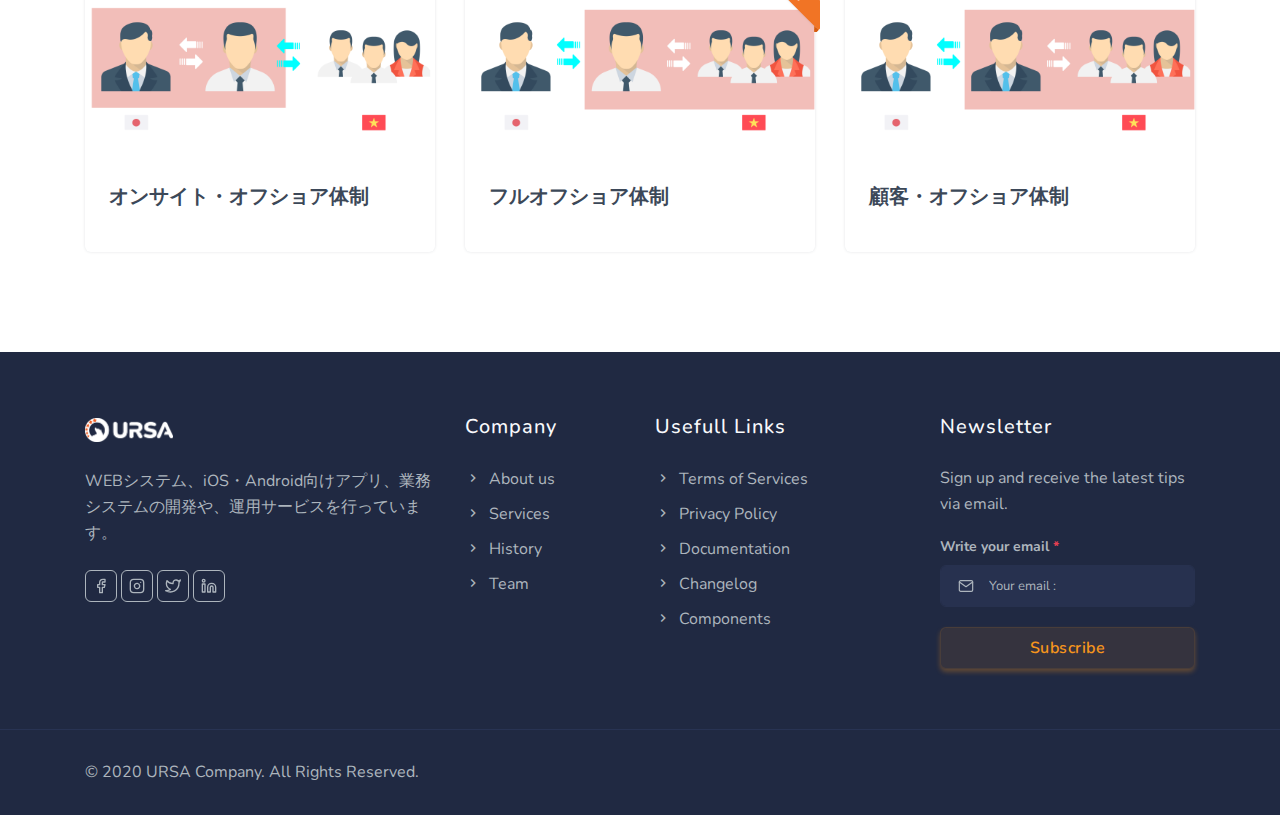
==== commit 77ffc9fc: "Initial Commit" ====
--- a/index.html
+++ b/index.html
@@ -1,669 +1,737 @@
-
-<!DOCTYPE html>
-<html lang="en">
-
-    <head>
-        <meta charset="utf-8" />
-        <title>URSA - SAY IT, DO IT</title>
-        <meta name="viewport" content="width=device-width, initial-scale=1.0">
-        <meta name="description" content="The Best IT Solution Company" />
-        <meta name="keywords" content="URSA, IT Solution, Web Development, Company, Say it, Do it" />
-        <meta name="author" content="Hieu Do" />
-        <meta name="email" content="hieu250192@gmail.com" />
-        <meta name="website" content="https://ursa.vn" />
-        <meta name="Version" content="v1.1" />
-        <!-- Custom manifest -->
-        <meta name="theme-color" content="#f7961c"/>
-        <meta name="apple-mobile-web-app-title" content="URSA - The Best IT Solution Company">
-
-        <!-- favicon -->
-        <link rel="apple-touch-icon-precomposed" href="images/logo/apple-touch-icon.png" />
-        <link rel="shortcut icon" href="images/logo/favicon.ico">
-        <!-- Bootstrap -->
-        <link href="css/bootstrap.min.css" rel="stylesheet" type="text/css" media="screen" />
-        <!-- Magnific -->
-        <link href="css/magnific-popup.css" rel="stylesheet" type="text/css" media="screen" />
-        <!-- Icons -->
-        <link href="css/materialdesignicons.min.css" rel="stylesheet|preload" type="text/css" media="screen" />
-        <link rel="preload" as="style" href="https://unicons.iconscout.com/release/v3.0.3/css/line.css"  media="screen">
-        <!-- Slider -->               
-        <link rel="stylesheet" href="css/owl.carousel.min.css" type="text/css" media="screen" />
-        <link rel="stylesheet" href="css/owl.theme.default.min.css" type="text/css" media="screen" />
-        <!-- Main Css -->
-        <link href="css/style.min.css" rel="stylesheet" type="text/css" media="screen" id="theme-opt" />
-        <link href="css/colors/yellow.css" rel="stylesheet" type="text/css" media="screen" id="color-opt">
-    </head>
-
-    <body>
-        <!-- Loader -->
-        <!-- <div id="preloader">
-            <div id="status">
-                <div class="spinner">
-                    <div class="double-bounce1"></div>
-                    <div class="double-bounce2"></div>
-                </div>
-            </div>
-        </div> -->
-        <!-- Loader -->
-        
-        <!-- Navbar STart -->
-        <header id="topnav" class="defaultscroll sticky">
-            <div class="container">
-                <!-- Logo container-->
-                <div>
-                    <a class="logo" href="index.html">
-                        <img src="images/logo-dark.png" class="l-dark" height="24" alt="">
-                        <img src="images/logo-light.webp" class="l-light" height="24" alt="">
-                    </a>
-                </div>
-                <div class="buy-button">
-                    <a href="page-aboutus.html" target="_blank" rel="noreferrer">
-                        <div class="btn btn-primary login-btn-primary">Contact Now</div>
-                        <div class="btn btn-light login-btn-light">Contact Now</div>
-                    </a>
-                </div><!--end login button-->
-                <!-- End Logo container-->
-                <div class="menu-extras">
-                    <div class="menu-item">
-                        <!-- Mobile menu toggle-->
-                        <a class="navbar-toggle">
-                            <div class="lines">
-                                <span></span>
-                                <span></span>
-                                <span></span>
-                            </div>
-                        </a>
-                        <!-- End mobile menu toggle-->
-                    </div>
-                </div>
-        
-                <div id="navigation">
-                    <!-- Navigation Menu-->   
-                    <ul class="navigation-menu nav-light">
-                        <li><a href="index.html">Home</a></li>
-                        <li><a href="page-aboutus.html"> About Us</a></li>
-                        <li><a href="page-services.html">Services</a></li>
-                        <li><a href="page-history.html">History </a></li>
-                        <li><a href="page-team.html"> Team</a></li>
-                    </ul><!--end navigation menu-->
-                </div><!--end navigation-->
-            </div><!--end container-->
-        </header><!--end header-->
-        <!-- Navbar End -->
-
-        <!-- Hero Start -->
-        <section class="bg-half-170 pb-0 bg-primary d-table w-100" style="background: url('images/bg2.webp') center center;">
-            <div class="container">
-                <div class="row align-items-center">
-                    <div class="col-lg-7 col-md-6">
-                        <div class="title-heading">
-                            <h4 class="text-white-50">We are creative</h4>
-                            <h4 class="heading text-white mb-3 title-dark"> Best IT Solution <br> Company </h4>
-                            <p class="para-desc text-white-50">Launch your campaign and benefit from our expertise on designing and managing conversion centered bootstrap4 html page.</p>
-                            <div class="mt-4 pt-2">
-                                <a href="javascript:void(0)" class="btn btn-light">Get Started</a>
-                            </div>
-                        </div>
-                    </div><!--end col-->
-
-                    <div class="col-lg-5 col-md-6 mt-5 mt-sm-0">
-                        <img src="images/hero1.webp" class="img-fluid" alt="">
-                    </div>
-                </div><!--end row-->
-            </div> <!--end container-->
-        </section><!--end section-->
-        <!-- Hero End -->
-        
-        <section class="section">
-            <div class="container">
-                <div class="row justify-content-center">
-                    <div class="col-12 text-center">
-                        <div class="section-title mb-4 pb-2">
-                            <h4 class="title mb-4">What we do ?</h4>
-                            <p class="para-desc mb-0 mx-auto">Start working with <span class="text-primary font-weight-bold">Landrick</span> that can provide everything you need to generate awareness, drive traffic, connect.</p>
-                        </div>
-                    </div><!--end col-->
-                </div><!--end row-->
-
-                <div class="row">
-                    <div class="col-lg-3 col-md-4 mt-4 pt-2">
-                        <div class="card features fea-primary rounded p-4 bg-light text-center position-relative overflow-hidden border-0">
-                            <span class="h1 icon2 text-primary">
-                                <i class="uil uil-chart-line"></i>
-                            </span>
-                            <div class="card-body p-0 content">
-                                <h5>Hign Performance</h5>
-                                <p class="para mb-0">It is a long established fact that a reader.</p>
-                            </div>
-                            <span class="big-icon text-center">
-                                <i class="uil uil-chart-line"></i>
-                            </span>
-                        </div>
-                    </div><!--end col-->
-                    
-                    <div class="col-lg-3 col-md-4 mt-4 pt-2">
-                        <div class="card features fea-primary rounded p-4 bg-light text-center position-relative overflow-hidden border-0">
-                            <span class="h1 icon2 text-primary">
-                                <i class="uil uil-crosshairs"></i>
-                            </span>
-                            <div class="card-body p-0 content">
-                                <h5>Best Securities</h5>
-                                <p class="para mb-0">It is a long established fact that a reader.</p>
-                            </div>
-                            <span class="big-icon text-center">
-                                <i class="uil uil-crosshairs"></i>
-                            </span>
-                        </div>
-                    </div><!--end col-->
-                    
-                    <div class="col-lg-3 col-md-4 mt-4 pt-2">
-                        <div class="card features fea-primary rounded p-4 bg-light text-center position-relative overflow-hidden border-0">
-                            <span class="h1 icon2 text-primary">
-                                <i class="uil uil-airplay"></i>
-                            </span>
-                            <div class="card-body p-0 content">
-                                <h5>Trusted Service</h5>
-                                <p class="para mb-0">It is a long established fact that a reader.</p>
-                            </div>
-                            <span class="big-icon text-center">
-                                <i class="uil uil-airplay"></i>
-                            </span>
-                        </div>
-                    </div><!--end col-->
-                    
-                    <div class="col-lg-3 col-md-4 mt-4 pt-2">
-                        <div class="card features fea-primary rounded p-4 bg-light text-center position-relative overflow-hidden border-0">
-                            <span class="h1 icon2 text-primary">
-                                <i class="uil uil-rocket"></i>
-                            </span>
-                            <div class="card-body p-0 content">
-                                <h5>Info Technology</h5>
-                                <p class="para mb-0">It is a long established fact that a reader.</p>
-                            </div>
-                            <span class="big-icon text-center">
-                                <i class="uil uil-rocket"></i>
-                            </span>
-                        </div>
-                    </div><!--end col-->
-                    
-                    <div class="col-lg-3 col-md-4 mt-4 pt-2">
-                        <div class="card features fea-primary rounded p-4 bg-light text-center position-relative overflow-hidden border-0">
-                            <span class="h1 icon2 text-primary">
-                                <i class="uil uil-clock"></i>
-                            </span>
-                            <div class="card-body p-0 content">
-                                <h5>24/7 Support</h5>
-                                <p class="para mb-0">It is a long established fact that a reader.</p>
-                            </div>
-                            <span class="big-icon text-center">
-                                <i class="uil uil-clock"></i>
-                            </span>
-                        </div>
-                    </div><!--end col-->
-                    
-                    <div class="col-lg-3 col-md-4 mt-4 pt-2">
-                        <div class="card features fea-primary rounded p-4 bg-light text-center position-relative overflow-hidden border-0">
-                            <span class="h1 icon2 text-primary">
-                                <i class="uil uil-users-alt"></i>
-                            </span>
-                            <div class="card-body p-0 content">
-                                <h5>IT Management</h5>
-                                <p class="para mb-0">It is a long established fact that a reader.</p>
-                            </div>
-                            <span class="big-icon text-center">
-                                <i class="uil uil-users-alt"></i>
-                            </span>
-                        </div>
-                    </div><!--end col-->
-                    
-                    <div class="col-lg-3 col-md-4 mt-4 pt-2">
-                        <div class="card features fea-primary rounded p-4 bg-light text-center position-relative overflow-hidden border-0">
-                            <span class="h1 icon2 text-primary">
-                                <i class="uil uil-file-alt"></i>
-                            </span>
-                            <div class="card-body p-0 content">
-                                <h5>Certified Company</h5>
-                                <p class="para mb-0">It is a long established fact that a reader.</p>
-                            </div>
-                            <span class="big-icon text-center">
-                                <i class="uil uil-file-alt"></i>
-                            </span>
-                        </div>
-                    </div><!--end col-->
-                    
-                    <div class="col-lg-3 col-md-4 mt-4 pt-2">
-                        <div class="card features fea-primary rounded p-4 bg-light text-center position-relative overflow-hidden border-0">
-                            <span class="h1 icon2 text-primary">
-                                <i class="uil uil-search"></i>
-                            </span>
-                            <div class="card-body p-0 content">
-                                <h5>Data Analytics</h5>
-                                <p class="para mb-0">It is a long established fact that a reader.</p>
-                            </div>
-                            <span class="big-icon text-center">
-                                <i class="uil uil-search"></i>
-                            </span>
-                        </div>
-                    </div><!--end col-->
-
-                    <div class="col-lg-12 text-center col-md-4 mt-4 pt-2">
-                        <a href="javascript:void(0)" class="btn btn-primary">See more <i data-feather="arrow-right" class="fea icon-sm"></i></a>
-                    </div><!--end col-->
-                </div><!--end row-->
-            </div><!--end container-->
-
-            <!-- About Start -->
-            <div class="container mt-100 mt-60">
-                <div class="row align-items-center">
-                    <div class="col-lg-6 col-md-6">
-                        <div class="row align-items-center">
-                            <div class="col-lg-6 col-6 mt-4 mt-lg-0 pt-2 pt-lg-0">
-                                <div class="card work-container work-modern overflow-hidden rounded border-0 shadow-md">
-                                    <div class="card-body p-0">
-                                        <img src="images/course/online/ab01.webp" class="img-fluid" alt="work-image">
-                                        <div class="overlay-work bg-dark"></div>
-                                        <div class="content">
-                                            <a href="javascript:void(0)" class="title text-white d-block font-weight-bold">Web Development</a>
-                                            <small class="text-light">IT & Software</small>
-                                        </div>
-                                    </div>
-                                </div>
-                            </div><!--end col-->
-
-                            <div class="col-lg-6 col-6">
-                                <div class="row">
-                                    <div class="col-lg-12 col-md-12 mt-4 mt-lg-0 pt-2 pt-lg-0">
-                                        <div class="card work-container work-modern overflow-hidden rounded border-0 shadow-md">
-                                            <div class="card-body p-0">
-                                                <img src="images/course/online/ab02.webp" class="img-fluid" alt="work-image">
-                                                <div class="overlay-work bg-dark"></div>
-                                                <div class="content">
-                                                    <a href="javascript:void(0)" class="title text-white d-block font-weight-bold">Michanical Engineer</a>
-                                                    <small class="text-light">Engineering</small>
-                                                </div>
-                                            </div>
-                                        </div>
-                                    </div><!--end col-->
-    
-                                    <div class="col-lg-12 col-md-12 mt-4 pt-2">
-                                        <div class="card work-container work-modern overflow-hidden rounded border-0 shadow-md">
-                                            <div class="card-body p-0">
-                                                <img src="images/course/online/ab03.webp" class="img-fluid" alt="work-image">
-                                                <div class="overlay-work bg-dark"></div>
-                                                <div class="content">
-                                                    <a href="javascript:void(0)" class="title text-white d-block font-weight-bold">Chartered Accountant</a>
-                                                    <small class="text-light">C.A.</small>
-                                                </div>
-                                            </div>
-                                        </div>
-                                    </div><!--end col-->
-                                </div><!--end row-->
-                            </div><!--end col-->
-                        </div><!--end row-->
-                    </div><!--end col-->
-
-                    <div class="col-lg-6 col-md-6 mt-4 mt-lg-0 pt- pt-lg-0">
-                        <div class="ml-lg-4">
-                            <div class="section-title mb-4 pb-2">
-                                <h4 class="title mb-4">About Our Story</h4>
-                                <p class="para-desc">Start working with <span class="text-primary font-weight-bold">Landrick</span> that can provide everything you need to generate awareness, drive traffic, connect.</p>
-                                <p class="para-desc mb-0">The most well-known dummy text is the 'Lorem Ipsum', which is said to have originated in the 16th century. Lorem Ipsum is composed in a pseudo-Latin language which more or less corresponds to 'proper' Latin. It contains a series of real Latin words.</p>
-                            </div>
-
-                            <ul class="list-unstyled">
-                                <li class="mb-0"><span class="text-primary h4 mr-2"><i class="uil uil-check-circle align-middle"></i></span>Fully Responsive</li>
-                                <li class="mb-0"><span class="text-primary h4 mr-2"><i class="uil uil-check-circle align-middle"></i></span>Multiple Layouts</li>
-                                <li class="mb-0"><span class="text-primary h4 mr-2"><i class="uil uil-check-circle align-middle"></i></span>Suits Your Style</li>
-                            </ul>
-
-                            <div class="watch-video mt-4 pt-2">
-                                <a href="page-services.html" target="_blank" rel="noreferrer" class="btn btn-primary m-1">Watch Video <i data-feather="chevron-right" class="fea icon-sm"></i></a>
-                                <a href="https://www.youtube.com/watch?v=jNTZpfXYJa4" class="btn btn-icon btn-pills video-play-icon btn-primary m-1"><i data-feather="video" class="icons"></i></a><span class="font-weight-bold text-uppercase small align-middle ml-1">Watch Now</span>
-                            </div>
-                        </div>
-                    </div>
-                </div><!--end row-->
-            </div><!--end container-->
-        </section><!--end section-->
-        
-        <!-- Start -->
-        <section class="section pt-0">
-            <div class="container">
-                <div class="p-4 rounded shadow bg-primary position-relative" style="z-index: 1;">
-                    <div class="row">
-                        <div class="col-md-6 col-12">
-                            <div class="progress-box">
-                                <h6 class="title text-light title-dark">Web Designing</h6>
-                                <div class="progress title-bg-dark" style="height: 10px; padding: 3px">
-                                    <div class="progress-bar position-relative bg-black" style="width:84%;">
-                                        <div class="progress-value d-block text-light title-dark h6">84%</div>
-                                    </div>
-                                </div>
-                            </div><!--end process box-->
-                            <div class="progress-box mt-4">
-                                <h6 class="title text-light title-dark">Web Development</h6>
-                                <div class="progress title-bg-dark" style="height: 10px; padding: 3px">
-                                    <div class="progress-bar position-relative bg-black" style="width:75%;">
-                                        <div class="progress-value d-block text-light title-dark h6">75%</div>
-                                    </div>
-                                </div>
-                            </div><!--end process box-->
-                            <div class="progress-box mt-4">
-                                <h6 class="title text-light title-dark">Game Development</h6>
-                                <div class="progress title-bg-dark" style="height: 10px; padding: 3px">
-                                    <div class="progress-bar position-relative bg-black" style="width:79%;">
-                                        <div class="progress-value d-block text-light title-dark h6">79%</div>
-                                    </div>
-                                </div>
-                            </div><!--end process box-->
-                        </div><!--end col-->
-
-                        <div class="col-md-6 col-12">
-                            <div class="progress-box mt-4 mt-sm-0">
-                                <h6 class="title text-light title-dark">App Development</h6>
-                                <div class="progress title-bg-dark" style="height: 10px; padding: 3px">
-                                    <div class="progress-bar position-relative bg-black" style="width:84%;">
-                                        <div class="progress-value d-block text-light title-dark h6">84%</div>
-                                    </div>
-                                </div>
-                            </div><!--end process box-->
-                            <div class="progress-box mt-4">
-                                <h6 class="title text-light title-dark">Digital Marketing</h6>
-                                <div class="progress title-bg-dark" style="height: 10px; padding: 3px">
-                                    <div class="progress-bar position-relative bg-black" style="width:75%;">
-                                        <div class="progress-value d-block text-light title-dark h6">75%</div>
-                                    </div>
-                                </div>
-                            </div><!--end process box-->
-                            <div class="progress-box mt-4">
-                                <h6 class="title text-light title-dark">Full stack Development</h6>
-                                <div class="progress title-bg-dark" style="height: 10px; padding: 3px">
-                                    <div class="progress-bar position-relative bg-black" style="width:79%;">
-                                        <div class="progress-value d-block text-light title-dark h6">79%</div>
-                                    </div>
-                                </div>
-                            </div><!--end process box-->
-                        </div><!--end col-->
-                    </div><!--end row -->
-                </div>
-
-                <div class="row mt-4 pt-2 position-relative" id="counter" style="z-index: 1;">
-                    <div class="col-md-3 col-6 mt-4 pt-2">
-                        <div class="counter-box text-center">
-                            <img src="images/illustrator/Asset190.svg" class="avatar avatar-small" alt="">
-                            <h2 class="mb-0 mt-4"><span class="counter-value" data-count="97">3</span>%</h2>
-                            <h6 class="counter-head">Happy Client</h6>
-                        </div><!--end counter box-->
-                    </div>
-
-                    <div class="col-md-3 col-6 mt-4 pt-2">
-                        <div class="counter-box text-center">
-                            <img src="images/illustrator/Asset189.svg" class="avatar avatar-small" alt="">
-                            <h2 class="mb-0 mt-4"><span class="counter-value" data-count="15">1</span>+</h2>
-                            <h6 class="counter-head">Awards</h6>
-                        </div><!--end counter box-->
-                    </div>
-
-                    <div class="col-md-3 col-6 mt-4 pt-2">
-                        <div class="counter-box text-center">
-                            <img src="images/illustrator/Asset192.svg" class="avatar avatar-small" alt="">
-                            <h2 class="mb-0 mt-4"><span class="counter-value" data-count="2">0</span>K</h2>
-                            <h6 class="counter-head">Job Placement</h6>
-                        </div><!--end counter box-->
-                    </div>
-
-                    <div class="col-md-3 col-6 mt-4 pt-2">
-                        <div class="counter-box text-center">
-                            <img src="images/illustrator/Asset187.svg" class="avatar avatar-small" alt="">
-                            <h2 class="mb-0 mt-4"><span class="counter-value" data-count="98">3</span>%</h2>
-                            <h6 class="counter-head">Project Complete</h6>
-                        </div><!--end counter box-->
-                    </div>
-                </div><!--end row-->
-                <div class="feature-posts-placeholder bg-light"></div>
-            </div><!--end container-->
-        </section><!--end section-->
-        <!-- End -->
-
-        <section class="section">
-            <div class="container">
-                <div class="row justify-content-center">
-                    <div class="col-12">
-                        <div class="section-title text-center mb-4 pb-2">
-                            <h6 class="text-primary">Work Process</h6>
-                            <h4 class="title mb-4">How do we works ?</h4>
-                            <p class="para-desc mx-auto mb-0">Start working with <span class="text-primary font-weight-bold">Landrick</span> that can provide everything you need to generate awareness, drive traffic, connect.</p>
-                        </div>
-                    </div><!--end col-->
-                </div><!--end row-->
-
-                <div class="row">
-                    <div class="col-md-4 mt-4 pt-2">
-                        <div class="card features feature-clean work-process bg-transparent process-arrow border-0 text-center">
-                            <div class="icons text-primary text-center mx-auto">
-                                <i class="uil uil-presentation-edit d-block rounded h3 mb-0"></i>
-                            </div>
-
-                            <div class="card-body">
-                                <h5 class="text-dark">Discussion</h5>
-                                <p class="mb-0">The most well-known dummy text is the 'Lorem Ipsum', which is said to have originated</p>
-                            </div>
-                        </div>
-                    </div><!--end col-->
-                    
-                    <div class="col-md-4 mt-md-5 pt-md-3 mt-4 pt-2">
-                        <div class="card features feature-clean work-process bg-transparent process-arrow border-0 text-center">
-                            <div class="icons text-primary text-center mx-auto">
-                                <i class="uil uil-airplay d-block rounded h3 mb-0"></i>
-                            </div>
-
-                            <div class="card-body">
-                                <h5 class="text-dark">Strategy & Testing</h5>
-                                <p class="mb-0">Generators convallis odio, vel pharetra quam malesuada vel. Nam porttitor malesuada.</p>
-                            </div>
-                        </div>
-                    </div><!--end col-->
-                    
-                    <div class="col-md-4 mt-md-5 pt-md-5 mt-4 pt-2">
-                        <div class="card features feature-clean work-process bg-transparent d-none-arrow border-0 text-center">
-                            <div class="icons text-primary text-center mx-auto">
-                                <i class="uil uil-image-check d-block rounded h3 mb-0"></i>
-                            </div>
-
-                            <div class="card-body">
-                                <h5 class="text-dark">Reporting</h5>
-                                <p class="mb-0">Internet Proin tempus odio, vel pharetra quam malesuada vel. Nam porttitor malesuada.</p>
-                            </div>
-                        </div>
-                    </div><!--end col-->
-                </div><!--end row-->
-            </div><!--end container-->
-
-            <div class="container mt-100 mt-60">
-                <div class="row justify-content-center">
-                    <div class="col-12">
-                        <div class="section-title text-center mb-4 pb-2">
-                            <h4 class="title mb-4">Our Mind Power</h4>
-                            <p class="para-desc mx-auto mb-0">Start working with <span class="text-primary font-weight-bold">Landrick</span> that can provide everything you need to generate awareness, drive traffic, connect.</p>
-                        </div>
-                    </div><!--end col-->
-                </div><!--end row-->
-
-                <div class="row">
-                    <div class="col-lg-3 col-md-6 mt-4 pt-2">
-                        <div class="card team text-center border-0">
-                            <div class="position-relative">
-                                <img src="images/client/01.jpg" class="img-fluid avatar avatar-ex-large rounded-circle shadow" alt="">
-                                <ul class="list-unstyled social-icon team-icon mb-0 mt-4">
-                                    <li class="list-inline-item"><a href="javascript:void(0)" class="rounded"><i data-feather="facebook" class="fea icon-sm fea-social"></i></a></li>
-                                    <li class="list-inline-item"><a href="javascript:void(0)" class="rounded"><i data-feather="instagram" class="fea icon-sm fea-social"></i></a></li>
-                                    <li class="list-inline-item"><a href="javascript:void(0)" class="rounded"><i data-feather="twitter" class="fea icon-sm fea-social"></i></a></li>
-                                    <li class="list-inline-item"><a href="javascript:void(0)" class="rounded"><i data-feather="linkedin" class="fea icon-sm fea-social"></i></a></li>
-                                </ul><!--end icon-->
-                            </div>
-                            <div class="card-body py-3 px-0 content">
-                                <h5 class="mb-0"><a href="javascript:void(0)" class="name text-dark">Ronny Jofra</a></h5>
-                                <small class="designation">C.E.O</small>
-                            </div>
-                        </div>
-                    </div><!--end col-->
-
-                    <div class="col-lg-3 col-md-6 mt-4 pt-2">
-                        <div class="card team text-center border-0">
-                            <div class="position-relative">
-                                <img src="images/client/04.jpg" class="img-fluid avatar avatar-ex-large rounded-circle shadow" alt="">
-                                <ul class="list-unstyled social-icon team-icon mb-0 mt-4">
-                                    <li class="list-inline-item"><a href="javascript:void(0)" class="rounded"><i data-feather="facebook" class="fea icon-sm fea-social"></i></a></li>
-                                    <li class="list-inline-item"><a href="javascript:void(0)" class="rounded"><i data-feather="instagram" class="fea icon-sm fea-social"></i></a></li>
-                                    <li class="list-inline-item"><a href="javascript:void(0)" class="rounded"><i data-feather="twitter" class="fea icon-sm fea-social"></i></a></li>
-                                    <li class="list-inline-item"><a href="javascript:void(0)" class="rounded"><i data-feather="linkedin" class="fea icon-sm fea-social"></i></a></li>
-                                </ul><!--end icon-->
-                            </div>
-                            <div class="card-body py-3 px-0 content">
-                                <h5 class="mb-0"><a href="javascript:void(0)" class="name text-dark">Micheal Carlo</a></h5>
-                                <small class="designation">Director</small>
-                            </div>
-                        </div>
-                    </div><!--end col-->
-                    
-                    <div class="col-lg-3 col-md-6 mt-4 pt-2">
-                        <div class="card team text-center border-0">
-                            <div class="position-relative">
-                                <img src="images/client/02.webp" class="img-fluid avatar avatar-ex-large rounded-circle shadow" alt="">
-                                <ul class="list-unstyled social-icon team-icon mb-0 mt-4">
-                                    <li class="list-inline-item"><a href="javascript:void(0)" class="rounded"><i data-feather="facebook" class="fea icon-sm fea-social"></i></a></li>
-                                    <li class="list-inline-item"><a href="javascript:void(0)" class="rounded"><i data-feather="instagram" class="fea icon-sm fea-social"></i></a></li>
-                                    <li class="list-inline-item"><a href="javascript:void(0)" class="rounded"><i data-feather="twitter" class="fea icon-sm fea-social"></i></a></li>
-                                    <li class="list-inline-item"><a href="javascript:void(0)" class="rounded"><i data-feather="linkedin" class="fea icon-sm fea-social"></i></a></li>
-                                </ul><!--end icon-->
-                            </div>
-                            <div class="card-body py-3 px-0 content">
-                                <h5 class="mb-0"><a href="javascript:void(0)" class="name text-dark">Aliana Rosy</a></h5>
-                                <small class="designation">Manager</small>
-                            </div>
-                        </div>
-                    </div><!--end col-->
-                    
-                    <div class="col-lg-3 col-md-6 mt-4 pt-2">
-                        <div class="card team text-center border-0">
-                            <div class="position-relative">
-                                <img src="images/client/03.webp" class="img-fluid avatar avatar-ex-large rounded-circle shadow" alt="">
-                                <ul class="list-unstyled social-icon team-icon mb-0 mt-4">
-                                    <li class="list-inline-item"><a href="javascript:void(0)" class="rounded"><i data-feather="facebook" class="fea icon-sm fea-social"></i></a></li>
-                                    <li class="list-inline-item"><a href="javascript:void(0)" class="rounded"><i data-feather="instagram" class="fea icon-sm fea-social"></i></a></li>
-                                    <li class="list-inline-item"><a href="javascript:void(0)" class="rounded"><i data-feather="twitter" class="fea icon-sm fea-social"></i></a></li>
-                                    <li class="list-inline-item"><a href="javascript:void(0)" class="rounded"><i data-feather="linkedin" class="fea icon-sm fea-social"></i></a></li>
-                                </ul><!--end icon-->
-                            </div>
-                            <div class="card-body py-3 px-0 content">
-                                <h5 class="mb-0"><a href="javascript:void(0)" class="name text-dark">Sofia Razaq</a></h5>
-                                <small class="designation">Developer</small>
-                            </div>
-                        </div>
-                    </div><!--end col-->
-                </div><!--end row-->
-            </div><!--end container-->
-        </section><!--end section-->
-
-        <!-- Footer Start -->
-        <footer class="footer">
-            <div class="container">
-                <div class="row">
-                    <div class="col-lg-4 col-12 mb-0 mb-md-4 pb-0 pb-md-2">
-                        <a href="#" class="logo-footer">
-                            <img src="images/logo-light.webp" height="24" alt="">
-                        </a>
-                        <p class="mt-4">Start working with Landrick that can provide everything you need to generate awareness, drive traffic, connect.</p>
-                        <ul class="list-unstyled social-icon social mb-0 mt-4">
-                            <li class="list-inline-item"><a href="javascript:void(0)" class="rounded"><i data-feather="facebook" class="fea icon-sm fea-social"></i></a></li>
-                            <li class="list-inline-item"><a href="javascript:void(0)" class="rounded"><i data-feather="instagram" class="fea icon-sm fea-social"></i></a></li>
-                            <li class="list-inline-item"><a href="javascript:void(0)" class="rounded"><i data-feather="twitter" class="fea icon-sm fea-social"></i></a></li>
-                            <li class="list-inline-item"><a href="javascript:void(0)" class="rounded"><i data-feather="linkedin" class="fea icon-sm fea-social"></i></a></li>
-                        </ul><!--end icon-->
-                    </div><!--end col-->
-                    
-                    <div class="col-lg-2 col-md-4 col-12 mt-4 mt-sm-0 pt-2 pt-sm-0">
-                        <h5 class="text-light footer-head">Company</h5>
-                        <ul class="list-unstyled footer-list mt-4">
-                            <li><a href="page-aboutus.html" class="text-foot"><i class="mdi mdi-chevron-right mr-1"></i> About us</a></li>
-                            <li><a href="page-services.html" class="text-foot"><i class="mdi mdi-chevron-right mr-1"></i> Services</a></li>
-                            <li><a href="page-team.html" class="text-foot"><i class="mdi mdi-chevron-right mr-1"></i> Team</a></li>
-                            <li><a href="page-pricing.html" class="text-foot"><i class="mdi mdi-chevron-right mr-1"></i> Pricing</a></li>
-                            <li><a href="page-portfolio-modern.html" class="text-foot"><i class="mdi mdi-chevron-right mr-1"></i> Project</a></li>
-                            <li><a href="page-jobs.html" class="text-foot"><i class="mdi mdi-chevron-right mr-1"></i> Careers</a></li>
-                            <li><a href="page-blog-grid.html" class="text-foot"><i class="mdi mdi-chevron-right mr-1"></i> Blog</a></li>
-                            <li><a href="auth-cover-login.html" class="text-foot"><i class="mdi mdi-chevron-right mr-1"></i> Login</a></li>
-                        </ul>
-                    </div><!--end col-->
-                    
-                    <div class="col-lg-3 col-md-4 col-12 mt-4 mt-sm-0 pt-2 pt-sm-0">
-                        <h5 class="text-light footer-head">Usefull Links</h5>
-                        <ul class="list-unstyled footer-list mt-4">
-                            <li><a href="page-terms.html" class="text-foot"><i class="mdi mdi-chevron-right mr-1"></i> Terms of Services</a></li>
-                            <li><a href="page-privacy.html" class="text-foot"><i class="mdi mdi-chevron-right mr-1"></i> Privacy Policy</a></li>
-                            <li><a href="documentation.html" class="text-foot"><i class="mdi mdi-chevron-right mr-1"></i> Documentation</a></li>
-                            <li><a href="changelog.html" class="text-foot"><i class="mdi mdi-chevron-right mr-1"></i> Changelog</a></li>
-                            <li><a href="components.html" class="text-foot"><i class="mdi mdi-chevron-right mr-1"></i> Components</a></li>
-                        </ul>
-                    </div><!--end col-->
-
-                    <div class="col-lg-3 col-md-4 col-12 mt-4 mt-sm-0 pt-2 pt-sm-0">
-                        <h5 class="text-light footer-head">Newsletter</h5>
-                        <p class="mt-4">Sign up and receive the latest tips via email.</p>
-                        <form>
-                            <div class="row">
-                                <div class="col-lg-12">
-                                    <div class="foot-subscribe form-group">
-                                        <label>Write your email <span class="text-danger">*</span></label>
-                                        <div class="position-relative">
-                                            <i data-feather="mail" class="fea icon-sm icons"></i>
-                                            <input type="email" name="email" id="emailsubscribe" class="form-control pl-5 rounded" placeholder="Your email : " required>
-                                        </div>
-                                    </div>
-                                </div>
-                                <div class="col-lg-12">
-                                    <input type="submit" id="submitsubscribe" name="send" class="btn btn-soft-primary btn-block" value="Subscribe">
-                                </div>
-                            </div>
-                        </form>
-                    </div><!--end col-->
-                </div><!--end row-->
-            </div><!--end container-->
-        </footer><!--end footer-->
-        <footer class="footer footer-bar">
-            <div class="container text-center">
-                <div class="row align-items-center">
-                    <div class="col-sm-6">
-                        <div class="text-sm-left">
-                            <p class="mb-0">© <script>(new Date()).getFullYear()</script> URSA. Design with <i class="mdi mdi-heart text-danger"></i> by <a href="http://shreethemes.in/" target="_blank" rel="noreferrer" class="text-reset">Shreethemes</a>.</p>
-                        </div>
-                    </div><!--end col-->
-                </div><!--end row-->
-            </div><!--end container-->
-        </footer><!--end footer-->
-        <!-- Footer End -->
-
-        <!-- Back to top -->
-        <a href="#" class="btn btn-icon btn-primary back-to-top"><i data-feather="arrow-up" class="icons"></i></a>
-        <!-- Back to top -->
-
-        <!-- javascript -->
-        <script src="js/jquery-3.5.1.min.js"></script>
-        <script src="js/bootstrap.bundle.min.js"></script>
-        <script src="js/jquery.easing.min.js"></script>
-        <script src="js/scrollspy.min.js"></script>
-        <!-- SLIDER -->
-        <script src="js/owl.carousel.min.js "></script>
-        <script src="js/owl.init.js "></script>
-        <!-- Magnific Popup -->
-        <script src="js/jquery.magnific-popup.min.js"></script>
-        <script src="js/magnific.init.js"></script>
-        <!-- Counter -->
-        <script src="js/counter.init.js "></script>
-        <!-- Icons -->
-        <script src="js/feather.min.js"></script>
-        <script src="https://unicons.iconscout.com/release/v3.0.3/script/monochrome/bundle.js"></script>
-        <!-- Main Js -->
-        <script src="js/app.js"></script>
-    </body>
+
+<!DOCTYPE html>
+<html lang="en">
+
+    <head>
+        <meta charset="utf-8" />
+        <title>URSA - SAY IT, DO IT</title>
+        <meta name="viewport" content="width=device-width, initial-scale=1.0">
+        <meta name="description" content="The Best IT Solution Company" />
+        <meta name="keywords" content="URSA, IT Solution, Web Development, Company, Say it, Do it" />
+        <meta name="author" content="Hieu Do" />
+        <meta name="email" content="hieu250192@gmail.com" />
+        <meta name="website" content="https://ursa.vn" />
+        <meta name="Version" content="v1.1" />
+        <!-- Custom manifest -->
+        <meta name="theme-color" content="#f7961c"/>
+        <meta name="apple-mobile-web-app-title" content="URSA - The Best IT Solution Company">
+
+        <!-- favicon -->
+        <link rel="apple-touch-icon-precomposed" href="images/logo/apple-touch-icon.png" />
+        <link rel="shortcut icon" href="images/logo/favicon.ico">
+        <!-- Bootstrap -->
+        <link href="css/bootstrap.min.css" rel="stylesheet" type="text/css" media="screen" />
+        <!-- Magnific -->
+        <link href="css/magnific-popup.css" rel="stylesheet" type="text/css" media="screen" />
+        <!-- Icons -->
+        <link href="css/materialdesignicons.min.css" rel="stylesheet" type="text/css" media="screen" />
+        <link rel="stylesheet" href="https://unicons.iconscout.com/release/v3.0.3/css/line.css" type="text/css" media="screen">
+        <!-- Slider -->               
+        <link rel="stylesheet" href="css/owl.carousel.min.css" type="text/css" media="screen" />
+        <link rel="stylesheet" href="css/owl.theme.default.min.css" type="text/css" media="screen" />
+        <!-- Main Css -->
+        <link href="css/style.min.css" rel="stylesheet" type="text/css" media="screen" id="theme-opt" />
+        <link href="css/colors/yellow.css" rel="stylesheet" type="text/css" media="screen" id="color-opt">
+        <style>
+            :root {
+                --uim-primary-opacity: 1;
+                --uim-secondary-opacity: 0.70;
+                --uim-tertiary-opacity: 0.50;
+                --uim-quaternary-opacity: 0.25;
+                --uim-quinary-opacity: 0;
+            }
+            .uim-svg {
+                display: inline-block;
+                height: 1em;
+                vertical-align: -0.125em;
+                font-size: inherit;
+                fill: var(--uim-color, currentColor);
+            }
+            .uim-svg svg {
+                display: inline-block;
+            }
+            .uim-primary {
+                opacity: var(--uim-primary-opacity);
+            }
+            .uim-secondary {
+                opacity: var(--uim-secondary-opacity);
+            }
+            .uim-tertiary {
+                opacity: var(--uim-tertiary-opacity);
+            }
+            .uim-quaternary {
+                opacity: var(--uim-quaternary-opacity);
+            }
+            .uim-quinary {
+            opacity: var(--uim-quinary-opacity);
+            }
+        </style>
+    </head>
+
+    <body>
+        <!-- Loader -->
+        <!-- <div id="preloader">
+            <div id="status">
+                <div class="spinner">
+                    <div class="double-bounce1"></div>
+                    <div class="double-bounce2"></div>
+                </div>
+            </div>
+        </div> -->
+        <!-- Loader -->
+        
+        <!-- Navbar STart -->
+        <header id="topnav" class="defaultscroll sticky">
+            <div class="container">
+                <!-- Logo container-->
+                <div>
+                    <a class="logo" href="index.html">
+                        <img src="images/logo-dark.png" class="l-dark" height="24" alt="">
+                        <img src="images/UrsaLogoLight.png" class="l-light" height="24" alt="">
+                    </a>
+                </div>
+                <div class="buy-button">
+                    <a href="page-contact.html" target="_blank" rel="noreferrer">
+                        <div class="btn btn-primary login-btn-primary">お問い合わせ</div>
+                        <div class="btn btn-light login-btn-light">お問い合わせ</div>
+                    </a>
+                </div><!--end login button-->
+                <!-- End Logo container-->
+                <div class="menu-extras">
+                    <div class="menu-item">
+                        <!-- Mobile menu toggle-->
+                        <a class="navbar-toggle">
+                            <div class="lines">
+                                <span></span>
+                                <span></span>
+                                <span></span>
+                            </div>
+                        </a>
+                        <!-- End mobile menu toggle-->
+                    </div>
+                </div>
+        
+                <div id="navigation">
+                    <!-- Navigation Menu-->   
+                    <ul class="navigation-menu nav-light">
+                        <li><a href="index.html">ホーム</a></li>
+                        <li><a href="page-aboutus.html">会社概要</a></li>
+                        <li><a href="page-services.html">開発サービス</a></li>
+                        <li><a href="page-history.html">開発実績</a></li>
+                        <li><a href="page-team.html"> チーム</a></li>
+                    </ul><!--end navigation menu-->
+                </div><!--end navigation-->
+            </div><!--end container-->
+        </header><!--end header-->
+        <!-- Navbar End -->
+
+        <!-- Hero Start -->
+        <section class="bg-half-170 pb-0 bg-primary d-table w-100" style="background: url('images/bg2.webp') center center;">
+            <div class="container">
+                <div class="row align-items-center">
+                    <div class="col-lg-7 col-md-6">
+                        <div class="title-heading">
+                            <h4 class="text-white-50">We are creative</h4>
+                            <h4 class="heading text-white mb-3 title-dark"> Best IT Solution <br> Company </h4>
+                            <p class="para-desc text-white-50">Launch your campaign and benefit from our expertise on designing and managing conversion centered bootstrap4 html page.</p>
+                            <div class="mt-4 pt-2">
+                                <a href="javascript:void(0)" class="btn btn-light">Get Started</a>
+                            </div>
+                        </div>
+                    </div><!--end col-->
+
+                    <div class="col-lg-5 col-md-6 mt-5 mt-sm-0">
+                        <img src="images/hero1.webp" class="img-fluid" alt="">
+                    </div>
+                </div><!--end row-->
+            </div> <!--end container-->
+        </section><!--end section-->
+        <!-- Hero End -->
+        
+        <section class="section">
+            <div class="container">
+                <div class="row justify-content-center">
+                    <div class="col-12 text-center">
+                        <div class="section-title mb-4 pb-2">
+                            <h4 class="title mb-4">URSA - IT開発サービス</h4>
+                            <p class="para-desc mb-0 mx-auto">WEBシステム、iOS・Android向けアプリ、業務システムの開発や、運用サービスを行っています。</p>
+                        </div>
+                    </div><!--end col-->
+                </div><!--end row-->
+                
+                <div class="row">
+                    <div class="col-md-4 col-12 mt-5">
+                        <div class="features text-center mt-5">
+                            <div class="image position-relative d-inline-block">
+                                <i class="uil uil-mobile-android h1 text-primary"></i>
+                            </div>
+
+                            <div class="content mt-4">
+                                <h5>アプリ開発</h5>
+                                <p class="mb-0">iPhone/iPadアプリ開発、Androidアプリ開発において、業務系からエンタメ系まで幅広い実績がございます。開発、登録申請、運用、マーケティング支援まで、ワンストップでお請けします。</p>
+                            </div>
+                        </div>
+                    </div>
+                    <div class="col-md-4 col-12 mt-5">
+                        <div class="features text-center mt-5">
+                            <div class="image position-relative d-inline-block">
+                                <i class="uil uil-airplay h1 text-primary"></i>
+                            </div>
+
+                            <div class="content mt-4">
+                                <h5>WEBシステム</h5>
+                                <p class="mb-0">コーポレートサイト、ブランドサイト、ECサイト、集客サイト、ランディングページ、システム会員サイトまで幅広い制作実績がございます。ユーザーからの視点とビジネスの視点を考慮し柔軟性を持って取り組みます。</p>
+                            </div>
+                        </div>
+                    </div>
+                    <div class="col-md-4 col-12 mt-5">
+                        <div class="features text-center mt-5">
+                            <div class="image position-relative d-inline-block">
+                                <i class="uil uil-edit-alt h1 text-primary"></i>
+                            </div>
+
+                            <div class="content mt-4">
+                                <h5>UI/UXデザイン</h5>
+                                <p class="mb-0">スマートフォンのアプリ、Webアプリケーションはもちろんの事、様々なデバイス上で動くUIのデザインをお手伝いします。企画コンセプトからユーザーの使い勝手を設計し、アイコン、ボタンなどUIパーツを作成します。</p>
+                            </div>
+                        </div>
+                    </div>
+                    <div class="col-md-4 mt-5 mt-sm-0"></div>
+                    <div class="col-md-4 col-12 mt-5">
+                        <div class="features text-center mt-5">
+                            <div class="image position-relative d-inline-block">
+                                <i class="uil uil-chart-growth h1 text-primary"></i>
+                            </div>
+
+                            <div class="content mt-4">
+                                <h5>運用・改善</h5>
+                                <p class="mb-0">アプリ、WEBシステムの機能の変更・追加、アプリOSのバージョンアップにおける不具合対応など、弊社で開発した成果物の他にも他社で開発したシステムについても調査を行い、同様に保守対応が可能です。</p>
+                            </div>
+                        </div>
+                    </div>
+                    <div class="col-md-4 mt-5 mt-sm-0"></div>
+                </div>
+
+                <div class="row mt-5">
+                    <div class="col-lg-3 col-md-4 mt-4 pt-2">
+                        <div class="card features fea-primary rounded p-4 bg-light text-center position-relative overflow-hidden border-0 ursa-what-we-do">
+                            <span class="h1 icon2 text-primary">
+                                <i class="uil uil-chart-line"></i>
+                            </span>
+                            <div class="card-body p-0 content">
+                                <h5>ネイティブアプリ開発</h5>
+                                <p class="para mb-0">スタンドアローンアプリ、サーバ通信型アプリをネイティブ言語（Java、Kotlin、Swift）でiOSとAndroid対応アプリを別々に開発します。</p>
+                            </div>
+                            <span class="big-icon text-center">
+                                <i class="uil uil-chart-line"></i>
+                            </span>
+                        </div>
+                    </div><!--end col-->
+                    
+                    <div class="col-lg-3 col-md-4 mt-4 pt-2">
+                        <div class="card features fea-primary rounded p-4 bg-light text-center position-relative overflow-hidden border-0 ursa-what-we-do">
+                            <span class="h1 icon2 text-primary">
+                                <i class="uil uil-crosshairs"></i>
+                            </span>
+                            <div class="card-body p-0 content">
+                                <h5>バックエンドシステム開発</h5>
+                                <p class="para mb-0">アプリ・Webサイトとサーバー側の管理システムを相互に連携させるDBやAPIの設計開発をJava/PHP/MySQLで開発します。</p>
+                            </div>
+                            <span class="big-icon text-center">
+                                <i class="uil uil-crosshairs"></i>
+                            </span>
+                        </div>
+                    </div><!--end col-->
+                    
+                    <div class="col-lg-3 col-md-4 mt-4 pt-2">
+                        <div class="card features fea-primary rounded p-4 bg-light text-center position-relative overflow-hidden border-0 ursa-what-we-do">
+                            <span class="h1 icon2 text-primary">
+                                <i class="uil uil-airplay"></i>
+                            </span>
+                            <div class="card-body p-0 content">
+                                <h5>ウェブ開発</h5>
+                                <p class="para mb-0"> 業務システム、ECサイト、ポータルサイト、SNSサイトなど、スマートフォンやタブレット対応のWebを企画・開発します。</p>
+                            </div>
+                            <span class="big-icon text-center">
+                                <i class="uil uil-airplay"></i>
+                            </span>
+                        </div>
+                    </div><!--end col-->
+                    
+                    <div class="col-lg-3 col-md-4 mt-4 pt-2">
+                        <div class="card features fea-primary rounded p-4 bg-light text-center position-relative overflow-hidden border-0 ursa-what-we-do">
+                            <span class="h1 icon2 text-primary">
+                                <i class="uil uil-rocket"></i>
+                            </span>
+                            <div class="card-body p-0 content">
+                                <h5>ラボ型開発</h5>
+                                <p class="para mb-0">開発案件が複数ある場合や定期的に発注したい場合、優秀な人材を契約期間中、常に低価格で確保し続けることができます。</p>
+                            </div>
+                            <span class="big-icon text-center">
+                                <i class="uil uil-rocket"></i>
+                            </span>
+                        </div>
+                    </div><!--end col-->
+                    
+                    <div class="col-lg-3 col-md-4 mt-4 pt-2">
+                        <div class="card features fea-primary rounded p-4 bg-light text-center position-relative overflow-hidden border-0 ursa-what-we-do">
+                            <span class="h1 icon2 text-primary">
+                                <i class="uil uil-clock"></i>
+                            </span>
+                            <div class="card-body p-0 content">
+                                <h5>クロスプラットフォームアプリ開発</h5>
+                                <p class="para mb-0">最新のUIフレームワーク「Flutter」を使い、iOS / Android向けのネイティブアプリを、スピーディかつ表現豊かに開発します。</p>
+                            </div>
+                            <span class="big-icon text-center">
+                                <i class="uil uil-clock"></i>
+                            </span>
+                        </div>
+                    </div><!--end col-->
+                    
+                    <div class="col-lg-3 col-md-4 mt-4 pt-2">
+                        <div class="card features fea-primary rounded p-4 bg-light text-center position-relative overflow-hidden border-0 ursa-what-we-do">
+                            <span class="h1 icon2 text-primary">
+                                <i class="uil uil-users-alt"></i>
+                            </span>
+                            <div class="card-body p-0 content">
+                                <h5>クオリティ</h5>
+                                <p class="para mb-0">ユーザーにとって使いやすいデザインを重視し、デバイスの仕様・特性を活かした、UI、UX設計を行います。</p>
+                            </div>
+                            <span class="big-icon text-center">
+                                <i class="uil uil-users-alt"></i>
+                            </span>
+                        </div>
+                    </div><!--end col-->
+                    
+                    <div class="col-lg-3 col-md-4 mt-4 pt-2">
+                        <div class="card features fea-primary rounded p-4 bg-light text-center position-relative overflow-hidden border-0 ursa-what-we-do">
+                            <span class="h1 icon2 text-primary">
+                                <i class="uil uil-file-alt"></i>
+                            </span>
+                            <div class="card-body p-0 content">
+                                <h5>ローコスト</h5>
+                                <p class="para mb-0">ベトナムのオフショア開発拠点のコストメリットを活かし、日本の30％から70％の費用でアプリやウェブを開発します。</p>
+                            </div>
+                            <span class="big-icon text-center">
+                                <i class="uil uil-file-alt"></i>
+                            </span>
+                        </div>
+                    </div><!--end col-->
+                    
+                    <div class="col-lg-3 col-md-4 mt-4 pt-2">
+                        <div class="card features fea-primary rounded p-4 bg-light text-center position-relative overflow-hidden border-0 ursa-what-we-do">
+                            <span class="h1 icon2 text-primary">
+                                <i class="uil uil-search"></i>
+                            </span>
+                            <div class="card-body p-0 content">
+                                <h5>多言語対応</h5>
+                                <p class="para mb-0">多国展開を推進するにあたり、英語、ベトナム語、日本語をはじめ、その他、多国籍なリソースをご用意できます。</p>
+                            </div>
+                            <span class="big-icon text-center">
+                                <i class="uil uil-search"></i>
+                            </span>
+                        </div>
+                    </div><!--end col-->
+
+                    <div class="col-lg-12 text-center col-md-4 mt-4 pt-2">
+                        <a href="javascript:void(0)" class="btn btn-primary">See more <i data-feather="arrow-right" class="fea icon-sm"></i></a>
+                    </div><!--end col-->
+                </div><!--end row-->
+            </div><!--end container-->
+
+            <!-- About Start -->
+            <div class="container mt-100 mt-60">
+                <div class="row align-items-center">
+                    <div class="col-lg-6 col-md-6">
+                        <div class="row align-items-center">
+                            <div class="col-lg-6 col-6 mt-4 mt-lg-0 pt-2 pt-lg-0">
+                                <div class="card work-container work-modern overflow-hidden rounded border-0 shadow-md">
+                                    <div class="card-body p-0">
+                                        <img src="images/course/online/ab01.webp" class="img-fluid" alt="work-image">
+                                        <div class="overlay-work bg-dark"></div>
+                                        <div class="content">
+                                            <a href="javascript:void(0)" class="title text-white d-block font-weight-bold">Web Development</a>
+                                            <small class="text-light">IT & Software</small>
+                                        </div>
+                                    </div>
+                                </div>
+                            </div><!--end col-->
+
+                            <div class="col-lg-6 col-6">
+                                <div class="row">
+                                    <div class="col-lg-12 col-md-12 mt-4 mt-lg-0 pt-2 pt-lg-0">
+                                        <div class="card work-container work-modern overflow-hidden rounded border-0 shadow-md">
+                                            <div class="card-body p-0">
+                                                <img src="images/course/online/ab02.webp" class="img-fluid" alt="work-image">
+                                                <div class="overlay-work bg-dark"></div>
+                                                <div class="content">
+                                                    <a href="javascript:void(0)" class="title text-white d-block font-weight-bold">Michanical Engineer</a>
+                                                    <small class="text-light">Engineering</small>
+                                                </div>
+                                            </div>
+                                        </div>
+                                    </div><!--end col-->
+    
+                                    <div class="col-lg-12 col-md-12 mt-4 pt-2">
+                                        <div class="card work-container work-modern overflow-hidden rounded border-0 shadow-md">
+                                            <div class="card-body p-0">
+                                                <img src="images/course/online/ab03.webp" class="img-fluid" alt="work-image">
+                                                <div class="overlay-work bg-dark"></div>
+                                                <div class="content">
+                                                    <a href="javascript:void(0)" class="title text-white d-block font-weight-bold">Chartered Accountant</a>
+                                                    <small class="text-light">C.A.</small>
+                                                </div>
+                                            </div>
+                                        </div>
+                                    </div><!--end col-->
+                                </div><!--end row-->
+                            </div><!--end col-->
+                        </div><!--end row-->
+                    </div><!--end col-->
+
+                    <div class="col-lg-6 col-md-6 mt-4 mt-lg-0 pt- pt-lg-0">
+                        <div class="ml-lg-4">
+                            <div class="section-title mb-4 pb-2">
+                                <h4 class="title mb-4">About Our Story</h4>
+                                <p class="para-desc">Start working with <span class="text-primary font-weight-bold">Landrick</span> that can provide everything you need to generate awareness, drive traffic, connect.</p>
+                                <p class="para-desc mb-0">The most well-known dummy text is the 'Lorem Ipsum', which is said to have originated in the 16th century. Lorem Ipsum is composed in a pseudo-Latin language which more or less corresponds to 'proper' Latin. It contains a series of real Latin words.</p>
+                            </div>
+
+                            <ul class="list-unstyled">
+                                <li class="mb-0"><span class="text-primary h4 mr-2"><i class="uil uil-check-circle align-middle"></i></span>Fully Responsive</li>
+                                <li class="mb-0"><span class="text-primary h4 mr-2"><i class="uil uil-check-circle align-middle"></i></span>Multiple Layouts</li>
+                                <li class="mb-0"><span class="text-primary h4 mr-2"><i class="uil uil-check-circle align-middle"></i></span>Suits Your Style</li>
+                            </ul>
+
+                            <div class="watch-video mt-4 pt-2">
+                                <a href="page-services.html" target="_blank" rel="noreferrer" class="btn btn-primary m-1">Watch Video <i data-feather="chevron-right" class="fea icon-sm"></i></a>
+                                <a href="https://www.youtube.com/watch?v=jNTZpfXYJa4" class="btn btn-icon btn-pills video-play-icon btn-primary m-1"><i data-feather="video" class="icons"></i></a><span class="font-weight-bold text-uppercase small align-middle ml-1">Watch Now</span>
+                            </div>
+                        </div>
+                    </div>
+                </div><!--end row-->
+            </div><!--end container-->
+        </section><!--end section-->
+        
+        <!-- Start -->
+        <section class="section pt-0">
+            <div class="container">
+                <div class="p-4 rounded shadow bg-primary position-relative" style="z-index: 1;">
+                    <div class="row">
+                        <div class="col-md-6 col-12">
+                            <div class="progress-box">
+                                <h6 class="title text-light title-dark">Web Designing</h6>
+                                <div class="progress title-bg-dark" style="height: 10px; padding: 3px">
+                                    <div class="progress-bar position-relative bg-black" style="width:84%;">
+                                        <div class="progress-value d-block text-light title-dark h6">84%</div>
+                                    </div>
+                                </div>
+                            </div><!--end process box-->
+                            <div class="progress-box mt-4">
+                                <h6 class="title text-light title-dark">Web Development</h6>
+                                <div class="progress title-bg-dark" style="height: 10px; padding: 3px">
+                                    <div class="progress-bar position-relative bg-black" style="width:75%;">
+                                        <div class="progress-value d-block text-light title-dark h6">75%</div>
+                                    </div>
+                                </div>
+                            </div><!--end process box-->
+                            <div class="progress-box mt-4">
+                                <h6 class="title text-light title-dark">Game Development</h6>
+                                <div class="progress title-bg-dark" style="height: 10px; padding: 3px">
+                                    <div class="progress-bar position-relative bg-black" style="width:79%;">
+                                        <div class="progress-value d-block text-light title-dark h6">79%</div>
+                                    </div>
+                                </div>
+                            </div><!--end process box-->
+                        </div><!--end col-->
+
+                        <div class="col-md-6 col-12">
+                            <div class="progress-box mt-4 mt-sm-0">
+                                <h6 class="title text-light title-dark">App Development</h6>
+                                <div class="progress title-bg-dark" style="height: 10px; padding: 3px">
+                                    <div class="progress-bar position-relative bg-black" style="width:84%;">
+                                        <div class="progress-value d-block text-light title-dark h6">84%</div>
+                                    </div>
+                                </div>
+                            </div><!--end process box-->
+                            <div class="progress-box mt-4">
+                                <h6 class="title text-light title-dark">Digital Marketing</h6>
+                                <div class="progress title-bg-dark" style="height: 10px; padding: 3px">
+                                    <div class="progress-bar position-relative bg-black" style="width:75%;">
+                                        <div class="progress-value d-block text-light title-dark h6">75%</div>
+                                    </div>
+                                </div>
+                            </div><!--end process box-->
+                            <div class="progress-box mt-4">
+                                <h6 class="title text-light title-dark">Full stack Development</h6>
+                                <div class="progress title-bg-dark" style="height: 10px; padding: 3px">
+                                    <div class="progress-bar position-relative bg-black" style="width:79%;">
+                                        <div class="progress-value d-block text-light title-dark h6">79%</div>
+                                    </div>
+                                </div>
+                            </div><!--end process box-->
+                        </div><!--end col-->
+                    </div><!--end row -->
+                </div>
+
+                <div class="row mt-4 pt-2 position-relative" id="counter" style="z-index: 1;">
+                    <div class="col-md-3 col-6 mt-4 pt-2">
+                        <div class="counter-box text-center">
+                            <img src="images/illustrator/Asset190.svg" class="avatar avatar-small" alt="">
+                            <h2 class="mb-0 mt-4"><span class="counter-value" data-count="97">3</span>%</h2>
+                            <h6 class="counter-head">Happy Client</h6>
+                        </div><!--end counter box-->
+                    </div>
+
+                    <div class="col-md-3 col-6 mt-4 pt-2">
+                        <div class="counter-box text-center">
+                            <img src="images/illustrator/Asset189.svg" class="avatar avatar-small" alt="">
+                            <h2 class="mb-0 mt-4"><span class="counter-value" data-count="15">1</span>+</h2>
+                            <h6 class="counter-head">Awards</h6>
+                        </div><!--end counter box-->
+                    </div>
+
+                    <div class="col-md-3 col-6 mt-4 pt-2">
+                        <div class="counter-box text-center">
+                            <img src="images/illustrator/Asset192.svg" class="avatar avatar-small" alt="">
+                            <h2 class="mb-0 mt-4"><span class="counter-value" data-count="2">0</span>K</h2>
+                            <h6 class="counter-head">Job Placement</h6>
+                        </div><!--end counter box-->
+                    </div>
+
+                    <div class="col-md-3 col-6 mt-4 pt-2">
+                        <div class="counter-box text-center">
+                            <img src="images/illustrator/Asset187.svg" class="avatar avatar-small" alt="">
+                            <h2 class="mb-0 mt-4"><span class="counter-value" data-count="98">3</span>%</h2>
+                            <h6 class="counter-head">Project Complete</h6>
+                        </div><!--end counter box-->
+                    </div>
+                </div><!--end row-->
+                <div class="feature-posts-placeholder bg-light"></div>
+            </div><!--end container-->
+        </section><!--end section-->
+        <!-- End -->
+
+        <section class="section">
+            <div class="container">
+                <div class="row justify-content-center">
+                    <div class="col-12">
+                        <div class="section-title text-center mb-4 pb-2">
+                            <h6 class="text-primary">Work Process</h6>
+                            <h4 class="title mb-4">How do we works ?</h4>
+                            <p class="para-desc mx-auto mb-0">Start working with <span class="text-primary font-weight-bold">Landrick</span> that can provide everything you need to generate awareness, drive traffic, connect.</p>
+                        </div>
+                    </div><!--end col-->
+                </div><!--end row-->
+
+                <div class="row">
+                    <div class="col-md-4 mt-4 pt-2">
+                        <div class="card features feature-clean work-process bg-transparent process-arrow border-0 text-center">
+                            <div class="icons text-primary text-center mx-auto">
+                                <i class="uil uil-presentation-edit d-block rounded h3 mb-0"></i>
+                            </div>
+
+                            <div class="card-body">
+                                <h5 class="text-dark">Discussion</h5>
+                                <p class="mb-0">The most well-known dummy text is the 'Lorem Ipsum', which is said to have originated</p>
+                            </div>
+                        </div>
+                    </div><!--end col-->
+                    
+                    <div class="col-md-4 mt-md-5 pt-md-3 mt-4 pt-2">
+                        <div class="card features feature-clean work-process bg-transparent process-arrow border-0 text-center">
+                            <div class="icons text-primary text-center mx-auto">
+                                <i class="uil uil-airplay d-block rounded h3 mb-0"></i>
+                            </div>
+
+                            <div class="card-body">
+                                <h5 class="text-dark">Strategy & Testing</h5>
+                                <p class="mb-0">Generators convallis odio, vel pharetra quam malesuada vel. Nam porttitor malesuada.</p>
+                            </div>
+                        </div>
+                    </div><!--end col-->
+                    
+                    <div class="col-md-4 mt-md-5 pt-md-5 mt-4 pt-2">
+                        <div class="card features feature-clean work-process bg-transparent d-none-arrow border-0 text-center">
+                            <div class="icons text-primary text-center mx-auto">
+                                <i class="uil uil-image-check d-block rounded h3 mb-0"></i>
+                            </div>
+
+                            <div class="card-body">
+                                <h5 class="text-dark">Reporting</h5>
+                                <p class="mb-0">Internet Proin tempus odio, vel pharetra quam malesuada vel. Nam porttitor malesuada.</p>
+                            </div>
+                        </div>
+                    </div><!--end col-->
+                </div><!--end row-->
+            </div><!--end container-->
+
+            <div class="container mt-100 mt-60">
+                <div class="row justify-content-center">
+                    <div class="col-12">
+                        <div class="section-title text-center mb-4 pb-2">
+                            <h4 class="title mb-4">協力形態</h4>
+                        </div>
+                    </div><!--end col-->
+                </div><!--end row-->
+
+                <div class="row">
+                    <div class="col-lg-4 col-md-6 mt-4 pt-2">
+                        <div class="card blog rounded border-0 shadow">
+                            <div class="position-relative">
+                                <img src="images/home/onsite.png" class="card-img-top rounded-top" alt="...">
+                                <div class="overlay rounded-top bg-dark"></div>
+                            </div>
+                            <div class="card-body content">
+                                <h5>
+                                    <a href="javascript:void(0)" class="card-title title text-dark">
+                                        オンサイト・オフショア体制
+                                    </a>
+                                </h5>
+                                <div class="post-meta d-flex justify-content-between mt-3">
+                                    
+                                </div>
+                            </div>
+                        </div>
+                    </div><!--end col-->
+                    
+                    <div class="col-lg-4 col-md-6 mt-4 pt-2">
+                        <div class="card blog rounded border-0 shadow">
+                            <div class="position-relative">
+                                <img src="images/home/offshore.png" class="card-img-top rounded-top" alt="...">
+                                <div class="overlay rounded-top bg-dark"></div>
+                            </div>
+                            <div class="ribbon ribbon-right ribbon-warning overflow-hidden"><span class="text-center d-block shadow small h6">Best</span></div>
+                            <div class="card-body content">
+                                <h5>
+                                    <a href="javascript:void(0)" class="card-title title text-dark">
+                                        フルオフショア体制
+                                    </a>
+                                </h5>
+                                <div class="post-meta d-flex justify-content-between mt-3">
+                                    
+                                </div>
+                            </div>
+                        </div>
+                    </div><!--end col-->
+                    
+                    <div class="col-lg-4 col-md-6 mt-4 pt-2">
+                        <div class="card blog rounded border-0 shadow">
+                            <div class="position-relative">
+                                <img src="images/home/half-offshore.png" class="card-img-top rounded-top" alt="...">
+                                <div class="overlay rounded-top bg-dark"></div>
+                            </div>
+                            <div class="card-body content">
+                                <h5>
+                                    <a href="javascript:void(0)" class="card-title title text-dark">
+                                        顧客・オフショア体制
+                                    </a>
+                                </h5>
+                                <div class="post-meta d-flex justify-content-between mt-3">
+                                    
+                                </div>
+                            </div>
+                        </div>
+                    </div><!--end col-->
+                </div>
+            </div><!--end container-->
+        </section><!--end section-->
+
+        <!-- Footer Start -->
+        <footer class="footer">
+            <div class="container">
+                <div class="row">
+                    <div class="col-lg-4 col-12 mb-0 mb-md-4 pb-0 pb-md-2">
+                        <a href="#" class="logo-footer">
+                            <img src="images/UrsaLogoLight.png" height="24" alt="">
+                        </a>
+                        <p class="mt-4">WEBシステム、iOS・Android向けアプリ、業務システムの開発や、運用サービスを行っています。</p>
+                        <ul class="list-unstyled social-icon social mb-0 mt-4">
+                            <li class="list-inline-item"><a href="javascript:void(0)" class="rounded"><i data-feather="facebook" class="fea icon-sm fea-social"></i></a></li>
+                            <li class="list-inline-item"><a href="javascript:void(0)" class="rounded"><i data-feather="instagram" class="fea icon-sm fea-social"></i></a></li>
+                            <li class="list-inline-item"><a href="javascript:void(0)" class="rounded"><i data-feather="twitter" class="fea icon-sm fea-social"></i></a></li>
+                            <li class="list-inline-item"><a href="javascript:void(0)" class="rounded"><i data-feather="linkedin" class="fea icon-sm fea-social"></i></a></li>
+                        </ul><!--end icon-->
+                    </div><!--end col-->
+                    
+                    <div class="col-lg-2 col-md-4 col-12 mt-4 mt-sm-0 pt-2 pt-sm-0">
+                        <h5 class="text-light footer-head">Company</h5>
+                        <ul class="list-unstyled footer-list mt-4">
+                            <li><a href="page-aboutus.html" class="text-foot"><i class="mdi mdi-chevron-right mr-1"></i> About us</a></li>
+                            <li><a href="page-services.html" class="text-foot"><i class="mdi mdi-chevron-right mr-1"></i> Services</a></li>
+                            <li><a href="page-history.html" class="text-foot"><i class="mdi mdi-chevron-right mr-1"></i> History</a></li>
+                            <li><a href="page-team.html" class="text-foot"><i class="mdi mdi-chevron-right mr-1"></i> Team</a></li>
+                        </ul>
+                    </div><!--end col-->
+                    
+                    <div class="col-lg-3 col-md-4 col-12 mt-4 mt-sm-0 pt-2 pt-sm-0">
+                        <h5 class="text-light footer-head">Usefull Links</h5>
+                        <ul class="list-unstyled footer-list mt-4">
+                            <li><a href="page-terms.html" class="text-foot"><i class="mdi mdi-chevron-right mr-1"></i> Terms of Services</a></li>
+                            <li><a href="page-privacy.html" class="text-foot"><i class="mdi mdi-chevron-right mr-1"></i> Privacy Policy</a></li>
+                            <li><a href="documentation.html" class="text-foot"><i class="mdi mdi-chevron-right mr-1"></i> Documentation</a></li>
+                            <li><a href="changelog.html" class="text-foot"><i class="mdi mdi-chevron-right mr-1"></i> Changelog</a></li>
+                            <li><a href="components.html" class="text-foot"><i class="mdi mdi-chevron-right mr-1"></i> Components</a></li>
+                        </ul>
+                    </div><!--end col-->
+
+                    <div class="col-lg-3 col-md-4 col-12 mt-4 mt-sm-0 pt-2 pt-sm-0">
+                        <h5 class="text-light footer-head">Newsletter</h5>
+                        <p class="mt-4">Sign up and receive the latest tips via email.</p>
+                        <form>
+                            <div class="row">
+                                <div class="col-lg-12">
+                                    <div class="foot-subscribe form-group">
+                                        <label>Write your email <span class="text-danger">*</span></label>
+                                        <div class="position-relative">
+                                            <i data-feather="mail" class="fea icon-sm icons"></i>
+                                            <input type="email" name="email" id="emailsubscribe" class="form-control pl-5 rounded" placeholder="Your email : " required>
+                                        </div>
+                                    </div>
+                                </div>
+                                <div class="col-lg-12">
+                                    <input type="submit" id="submitsubscribe" name="send" class="btn btn-soft-primary btn-block" value="Subscribe">
+                                </div>
+                            </div>
+                        </form>
+                    </div><!--end col-->
+                </div><!--end row-->
+            </div><!--end container-->
+        </footer><!--end footer-->
+        <footer class="footer footer-bar">
+            <div class="container text-center">
+                <div class="row align-items-center">
+                    <div class="col-sm-6">
+                        <div class="text-sm-left">
+                            <p class="mb-0">© 2020 URSA Company. All Rights Reserved.</p>
+                        </div>
+                    </div><!--end col-->
+                </div><!--end row-->
+            </div><!--end container-->
+        </footer><!--end footer-->
+        <!-- Footer End -->
+
+        <!-- Back to top -->
+        <a href="#" class="btn btn-icon btn-primary back-to-top"><i data-feather="arrow-up" class="icons"></i></a>
+        <!-- Back to top -->
+
+        <!-- javascript -->
+        <script src="js/jquery-3.5.1.min.js"></script>
+        <script src="js/bootstrap.bundle.min.js"></script>
+        <script src="js/jquery.easing.min.js"></script>
+        <script src="js/scrollspy.min.js"></script>
+        <!-- SLIDER -->
+        <script src="js/owl.carousel.min.js "></script>
+        <script src="js/owl.init.js "></script>
+        <!-- Magnific Popup -->
+        <script src="js/jquery.magnific-popup.min.js"></script>
+        <script src="js/magnific.init.js"></script>
+        <!-- Counter -->
+        <script src="js/counter.init.js "></script>
+        <!-- Icons -->
+        <script src="js/feather.min.js"></script>
+        <script src="https://unicons.iconscout.com/release/v3.0.3/script/monochrome/bundle.js"></script>
+        <!-- Main Js -->
+        <script src="js/app.js"></script>
+    </body>
 </html>--- a/css/colors/yellow.css
+++ b/css/colors/yellow.css
@@ -1,295 +1,304 @@
-.bg-primary,
-.btn-primary,
-.btn-outline-primary:hover, 
-.btn-outline-primary:focus, 
-.btn-outline-primary:active, 
-.btn-outline-primary.active, 
-.btn-outline-primary.focus, 
-.btn-outline-primary:not(:disabled):not(.disabled):active,
-.btn-soft-primary:hover, 
-.btn-soft-primary:focus, 
-.btn-soft-primary:active, 
-.btn-soft-primary.active, 
-.btn-soft-primary.focus,
-.badge-primary,
-.pagination .page-item.active .page-link,
-.nav-pills .nav-link.active,
-.custom-control-input:checked ~ .custom-control-label:before,
-#preloader #status .spinner .double-bounce1, 
-#preloader #status .spinner .double-bounce2,
-.social-icon li a:hover,
-#topnav .navbar-toggle.open span:hover,
-.gradient,
-.flex-control-paging li a.flex-active,
-.owl-theme .owl-dots .owl-dot span,
-.owl-theme .owl-dots .owl-dot.active span,
-.owl-theme .owl-dots.clickable .owl-dot:hover span,
-.watch-video a .play-icon-circle,
-.sidebar .widget .tagcloud > a:hover,
-.flatpickr-day.selected, 
-.flatpickr-day.selected:hover,
-.bg-animation-left.crypto-home:after,
-.bg-animation-left.task-management-home:after,
-.classic-app-image .bg-app-shape:after,
-.classic-saas-image .bg-saas-shape:after,
-.work-container.work-modern .icons .work-icon:hover,
-.features.fea-primary:hover,
-.accounts:hover, 
-.accounts.active,
-.timeline-page .timeline-item .date-label-left:after, 
-.timeline-page .timeline-item .duration-right:after,
-.swiper-slider-hero .swiper-container .swiper-button-prev:hover,
-.swiper-slider-hero .swiper-container .swiper-button-next:hover,
-.ribbon.ribbon-primary span {
-    background-color: #f7961c !important;
-}
-
-.text-primary,
-.bg-soft-primary,
-.btn-soft-primary,
-.btn-outline-primary,
-.badge-outline-primary,
-.badge-soft-primary,
-.alert-outline-primary,
-.breadcrumb .breadcrumb-item.active,
-.breadcrumb .breadcrumb-item a:hover,
-.faq-content .card a.faq[data-toggle=collapse],
-.faq-content .card a.faq[data-toggle=collapse]:before,
-#topnav .has-submenu.active .submenu li.active > a,
-#topnav .navigation-menu > li:hover > a,
-#topnav .navigation-menu > li.active > a,
-#topnav .navigation-menu > li > a:hover, 
-#topnav .navigation-menu > li > a:active,
-#topnav .navigation-menu > li .submenu li a:hover,
-#topnav .navigation-menu > li:hover > a,
-#topnav .navigation-menu > li.active > a,
-#topnav .navigation-menu > li > a:hover,
-#topnav .navigation-menu > li .submenu li a:hover,
-#topnav .navigation-menu > li.has-submenu.open > a,
-#topnav .has-submenu.active a,
-#topnav.nav-sticky .navigation-menu.nav-light > li.active > a,
-#topnav.nav-sticky .navigation-menu.nav-light > li:hover > a, 
-#topnav.nav-sticky .navigation-menu.nav-light > li.active > a,
-.course-feature .title:hover,
-.pricing-rates.business-rate:hover .title,
-.blog .content .title:hover,
-.blog .content .post-meta .readmore:hover,
-.sidebar .widget .blog-categories li a:hover,
-.sidebar .widget .post-recent .post-recent-content a:hover,
-.media-list .media .media-heading:hover,
-.job-box .position a:hover,
-.job-box .company-name:hover,
-.event-schedule .content .title:hover,
-.courses-desc .content .title:hover,
-.container-filter li a.active, 
-.container-filter li a:hover,
-.team .name:hover,
-.categories a:hover,
-.explore-feature:hover .icon,
-.explore-feature:hover .title,
-.work-container.work-classic .content .title:hover, 
-.work-container.work-grid .content .title:hover, 
-.work-container.work-modern .content .title:hover,
-.shop-list .content .product-name:hover,
-.features.fea-primary .content .title:hover,
-.features.feature-clean .title:hover,
-.dropdown-primary .dropdown-menu .dropdown-item:hover, 
-.dropdown-primary .dropdown-menu .dropdown-item.active, 
-.dropdown-primary .dropdown-menu .dropdown-item:active, 
-.dropdown-primary .dropdown-menu .dropdown-item.focus, 
-.dropdown-primary .dropdown-menu .dropdown-item:focus,
-.candidate-list .name:hover,
-.company-list .name:hover {
-    color: #f7961c !important;
-}
-
-.btn-primary,
-.btn-outline-primary,
-.btn-outline-primary:hover, 
-.btn-outline-primary:focus, 
-.btn-outline-primary:active, 
-.btn-outline-primary.active, 
-.btn-outline-primary.focus, 
-.btn-outline-primary:not(:disabled):not(.disabled):active,
-.badge-outline-primary,
-.btn-soft-primary:hover, 
-.btn-soft-primary:focus, 
-.btn-soft-primary:active, 
-.btn-soft-primary.active, 
-.btn-soft-primary.focus,
-.alert-primary,
-.alert-outline-primary,
-.pagination .page-item.active .page-link,
-.form-group .form-control:focus, 
-.form-group .form-control.active,
-.custom-control-input:checked ~ .custom-control-label:before,
-.custom-control-input:focus ~ .custom-control-label::before,
-.form-control:focus,
-.social-icon li a:hover, 
-#topnav .has-submenu.active.active .menu-arrow,
-#topnav.scroll .navigation-menu > li:hover > .menu-arrow, 
-#topnav.scroll .navigation-menu > li.active > .menu-arrow,
-#topnav .navigation-menu > li:hover > .menu-arrow,
-#topnav .has-submenu .submenu .has-submenu:hover .submenu-arrow,
-#topnav.nav-sticky .navigation-menu.nav-light > li:hover > .menu-arrow, 
-#topnav.nav-sticky .navigation-menu.nav-light > li.active > .menu-arrow,
-.pricing-rates.business-rate:hover,
-.pricing-rates.starter-plan,
-.event-schedule:hover,
-.container-filter li a.active, 
-.container-filter li a:hover,
-.flatpickr-day.selected, 
-.flatpickr-day.selected:hover,
-.swiper-slider-hero .swiper-container .swiper-button-prev:hover,
-.swiper-slider-hero .swiper-container .swiper-button-next:hover {
-    border-color: #f7961c !important;
-}
-
-.btn-primary,
-.btn-soft-primary,
-.btn-outline-primary:hover, 
-.btn-outline-primary:focus, 
-.btn-outline-primary:active, 
-.btn-outline-primary.active, 
-.btn-outline-primary.focus, 
-.btn-outline-primary:not(:disabled):not(.disabled):active {
-    box-shadow: 0 3px 5px 0 rgba(247, 150, 28, 0.3);
-}
-
-.btn-primary:hover, 
-.btn-primary:focus, 
-.btn-primary:active, 
-.btn-primary.active, 
-.btn-primary.focus {
-    background-color: #d87c08 !important;
-    border-color: #d87c08 !important;
-}
-
-.btn-soft-primary,
-.badge-soft-primary,
-.bg-soft-primary {
-    background-color: rgba(247, 150, 28, 0.1) !important;
-    border: 1px solid rgba(247, 150, 28, 0.1) !important;
-}
-
-.alert-primary,
-.pagination .page-item .page-link:hover,
-::selection {
-    background-color: rgba(247, 150, 28, 0.9);
-}
-
-.alert-primary .alert-link {
-    color: #764304;
-}
-
-.pagination .page-item .page-link:hover {
-    border-color: rgba(247, 150, 28, 0.9);
-}
-
-a.text-primary:hover, 
-a.text-primary:focus {
-    color: #f18a08 !important;
-}
-
-.social-icon li a:hover .fea-social {
-    fill: #f7961c;
-}
-
-.bg-overlay-gradient {
-    background-color: rgba(247, 150, 28, 0.6);
-}
-
-.bg-overlay-gradient2 {
-    background-image: linear-gradient(90deg, #2eca8b, #f7961c, #2eca8b);
-}
-
-.gradient {
-    background: linear-gradient(45deg, #f7961c, #f7961c) !important;
-}
-
-.features .image:before {
-    background: linear-gradient(45deg, transparent, rgba(247, 150, 28, 0.1));
-}
-
-.features:hover .image:before {
-    background: rgba(247, 150, 28, 0.1);
-}
-
-.features .icon,
-.features.feature-clean .icons i,
-.app-feature-shape-right:after,
-.app-feature-shape-left:after,
-.saas-feature-shape-left:after,
-.saas-feature-shape-right:after,
-.social-feature-left:after,
-.social-feature-right:after {
-    background: rgba(247, 150, 28, 0.1);
-}
-
-.key-feature .icon {
-    background: linear-gradient(45deg, transparent, rgba(247, 150, 28, 0.15));
-}
-
-.owl-theme .owl-dots .owl-dot span {
-    background: rgba(247, 150, 28, 0.5) !important;
-}
-
-.play-icon i,
-.play-icon i:hover {
-    -webkit-text-stroke: 2px #f7961c;
-}
-  
-.play-icon i:hover {
-    -webkit-text-fill-color: #f7961c;
-}
-
-.event-schedule .date .day {
-    background: rgba(247, 150, 28, 0.1);
-    box-shadow: 0px 0px 2px 0.25px rgba(247, 150, 28, 0.5);
-}
-
-.classic-app-image .bg-app-shape:after,
-.classic-saas-image .bg-saas-shape:after {
-    box-shadow: 0 0 40px rgba(247, 150, 28, 0.5);
-}
-
-.app-feature-shape-right:after,
-.app-feature-shape-left:after,
-.saas-feature-shape-left:after,
-.saas-feature-shape-right:after,
-.social-feature-left:after,
-.social-feature-right:after {
-    box-shadow: 0 0 40px rgba(247, 150, 28, 0.1);
-}
-
-.bg-circle-gradiant {
-    background: radial-gradient(circle at 50% 50%, rgba(247, 150, 28, 0.1) 0%, rgba(247, 150, 28, 0.1) 33.333%, rgba(247, 150, 28, 0.3) 33.333%, rgba(247, 150, 28, 0.3) 66.666%, rgba(247, 150, 28, 0.5) 66.666%, rgba(247, 150, 28, 0.5) 99.999%);
-}
-
-.home-wrapper:before {
-    background: linear-gradient(90deg, rgba(247, 150, 28, 0.3), transparent);
-}
-
-
-
-
-
-
-
-
-
-
-
-
-
-
-
-.ribbon.ribbon-primary span:before {
-    border-left-color: #d87c08;
-    border-top-color: #d87c08;
-}
-
-.ribbon.ribbon-primary span:after {
-    border-right-color: #d87c08;
-    border-top-color: #d87c08;
+.bg-primary,
+.btn-primary,
+.btn-outline-primary:hover, 
+.btn-outline-primary:focus, 
+.btn-outline-primary:active, 
+.btn-outline-primary.active, 
+.btn-outline-primary.focus, 
+.btn-outline-primary:not(:disabled):not(.disabled):active,
+.btn-soft-primary:hover, 
+.btn-soft-primary:focus, 
+.btn-soft-primary:active, 
+.btn-soft-primary.active, 
+.btn-soft-primary.focus,
+.badge-primary,
+.pagination .page-item.active .page-link,
+.nav-pills .nav-link.active,
+.custom-control-input:checked ~ .custom-control-label:before,
+#preloader #status .spinner .double-bounce1, 
+#preloader #status .spinner .double-bounce2,
+.social-icon li a:hover,
+#topnav .navbar-toggle.open span:hover,
+.gradient,
+.flex-control-paging li a.flex-active,
+.owl-theme .owl-dots .owl-dot span,
+.owl-theme .owl-dots .owl-dot.active span,
+.owl-theme .owl-dots.clickable .owl-dot:hover span,
+.watch-video a .play-icon-circle,
+.sidebar .widget .tagcloud > a:hover,
+.flatpickr-day.selected, 
+.flatpickr-day.selected:hover,
+.bg-animation-left.crypto-home:after,
+.bg-animation-left.task-management-home:after,
+.classic-app-image .bg-app-shape:after,
+.classic-saas-image .bg-saas-shape:after,
+.work-container.work-modern .icons .work-icon:hover,
+.features.fea-primary:hover,
+.accounts:hover, 
+.accounts.active,
+.timeline-page .timeline-item .date-label-left:after, 
+.timeline-page .timeline-item .duration-right:after,
+.swiper-slider-hero .swiper-container .swiper-button-prev:hover,
+.swiper-slider-hero .swiper-container .swiper-button-next:hover,
+.ribbon.ribbon-primary span {
+    background-color: #f7961c !important;
+}
+
+.text-primary,
+.bg-soft-primary,
+.btn-soft-primary,
+.btn-outline-primary,
+.badge-outline-primary,
+.badge-soft-primary,
+.alert-outline-primary,
+.breadcrumb .breadcrumb-item.active,
+.breadcrumb .breadcrumb-item a:hover,
+.faq-content .card a.faq[data-toggle=collapse],
+.faq-content .card a.faq[data-toggle=collapse]:before,
+#topnav .has-submenu.active .submenu li.active > a,
+#topnav .navigation-menu > li:hover > a,
+#topnav .navigation-menu > li.active > a,
+#topnav .navigation-menu > li > a:hover, 
+#topnav .navigation-menu > li > a:active,
+#topnav .navigation-menu > li .submenu li a:hover,
+#topnav .navigation-menu > li:hover > a,
+#topnav .navigation-menu > li.active > a,
+#topnav .navigation-menu > li > a:hover,
+#topnav .navigation-menu > li .submenu li a:hover,
+#topnav .navigation-menu > li.has-submenu.open > a,
+#topnav .has-submenu.active a,
+#topnav.nav-sticky .navigation-menu.nav-light > li.active > a,
+#topnav.nav-sticky .navigation-menu.nav-light > li:hover > a, 
+#topnav.nav-sticky .navigation-menu.nav-light > li.active > a,
+.course-feature .title:hover,
+.pricing-rates.business-rate:hover .title,
+.blog .content .title:hover,
+.blog .content .post-meta .readmore:hover,
+.sidebar .widget .blog-categories li a:hover,
+.sidebar .widget .post-recent .post-recent-content a:hover,
+.media-list .media .media-heading:hover,
+.job-box .position a:hover,
+.job-box .company-name:hover,
+.event-schedule .content .title:hover,
+.courses-desc .content .title:hover,
+.container-filter li a.active, 
+.container-filter li a:hover,
+.team .name:hover,
+.categories a:hover,
+.explore-feature:hover .icon,
+.explore-feature:hover .title,
+.work-container.work-classic .content .title:hover, 
+.work-container.work-grid .content .title:hover, 
+.work-container.work-modern .content .title:hover,
+.shop-list .content .product-name:hover,
+.features.fea-primary .content .title:hover,
+.features.feature-clean .title:hover,
+.dropdown-primary .dropdown-menu .dropdown-item:hover, 
+.dropdown-primary .dropdown-menu .dropdown-item.active, 
+.dropdown-primary .dropdown-menu .dropdown-item:active, 
+.dropdown-primary .dropdown-menu .dropdown-item.focus, 
+.dropdown-primary .dropdown-menu .dropdown-item:focus,
+.candidate-list .name:hover,
+.company-list .name:hover {
+    color: #f7961c !important;
+}
+
+.btn-primary,
+.btn-outline-primary,
+.btn-outline-primary:hover, 
+.btn-outline-primary:focus, 
+.btn-outline-primary:active, 
+.btn-outline-primary.active, 
+.btn-outline-primary.focus, 
+.btn-outline-primary:not(:disabled):not(.disabled):active,
+.badge-outline-primary,
+.btn-soft-primary:hover, 
+.btn-soft-primary:focus, 
+.btn-soft-primary:active, 
+.btn-soft-primary.active, 
+.btn-soft-primary.focus,
+.alert-primary,
+.alert-outline-primary,
+.pagination .page-item.active .page-link,
+.form-group .form-control:focus, 
+.form-group .form-control.active,
+.custom-control-input:checked ~ .custom-control-label:before,
+.custom-control-input:focus ~ .custom-control-label::before,
+.form-control:focus,
+.social-icon li a:hover, 
+#topnav .has-submenu.active.active .menu-arrow,
+#topnav.scroll .navigation-menu > li:hover > .menu-arrow, 
+#topnav.scroll .navigation-menu > li.active > .menu-arrow,
+#topnav .navigation-menu > li:hover > .menu-arrow,
+#topnav .has-submenu .submenu .has-submenu:hover .submenu-arrow,
+#topnav.nav-sticky .navigation-menu.nav-light > li:hover > .menu-arrow, 
+#topnav.nav-sticky .navigation-menu.nav-light > li.active > .menu-arrow,
+.pricing-rates.business-rate:hover,
+.pricing-rates.starter-plan,
+.event-schedule:hover,
+.container-filter li a.active, 
+.container-filter li a:hover,
+.flatpickr-day.selected, 
+.flatpickr-day.selected:hover,
+.swiper-slider-hero .swiper-container .swiper-button-prev:hover,
+.swiper-slider-hero .swiper-container .swiper-button-next:hover {
+    border-color: #f7961c !important;
+}
+
+.btn-primary,
+.btn-soft-primary,
+.btn-outline-primary:hover, 
+.btn-outline-primary:focus, 
+.btn-outline-primary:active, 
+.btn-outline-primary.active, 
+.btn-outline-primary.focus, 
+.btn-outline-primary:not(:disabled):not(.disabled):active {
+    box-shadow: 0 3px 5px 0 rgba(247, 150, 28, 0.3);
+}
+
+.btn-primary:hover, 
+.btn-primary:focus, 
+.btn-primary:active, 
+.btn-primary.active, 
+.btn-primary.focus {
+    background-color: #d87c08 !important;
+    border-color: #d87c08 !important;
+}
+
+.btn-soft-primary,
+.badge-soft-primary,
+.bg-soft-primary {
+    background-color: rgba(247, 150, 28, 0.1) !important;
+    border: 1px solid rgba(247, 150, 28, 0.1) !important;
+}
+
+.alert-primary,
+.pagination .page-item .page-link:hover,
+::selection {
+    background-color: rgba(247, 150, 28, 0.9);
+}
+
+.alert-primary .alert-link {
+    color: #764304;
+}
+
+.pagination .page-item .page-link:hover {
+    border-color: rgba(247, 150, 28, 0.9);
+}
+
+a.text-primary:hover, 
+a.text-primary:focus {
+    color: #f18a08 !important;
+}
+
+.social-icon li a:hover .fea-social {
+    fill: #f7961c;
+}
+
+.bg-overlay-gradient {
+    background-color: rgba(247, 150, 28, 0.6);
+}
+
+.bg-overlay-gradient2 {
+    background-image: linear-gradient(90deg, #2eca8b, #f7961c, #2eca8b);
+}
+
+.gradient {
+    background: linear-gradient(45deg, #f7961c, #f7961c) !important;
+}
+
+.features .image:before {
+    background: linear-gradient(45deg, transparent, rgba(247, 150, 28, 0.1));
+}
+
+.features:hover .image:before {
+    background: rgba(247, 150, 28, 0.1);
+}
+
+.features .icon,
+.features.feature-clean .icons i,
+.app-feature-shape-right:after,
+.app-feature-shape-left:after,
+.saas-feature-shape-left:after,
+.saas-feature-shape-right:after,
+.social-feature-left:after,
+.social-feature-right:after {
+    background: rgba(247, 150, 28, 0.1);
+}
+
+.key-feature .icon {
+    background: linear-gradient(45deg, transparent, rgba(247, 150, 28, 0.15));
+}
+
+.owl-theme .owl-dots .owl-dot span {
+    background: rgba(247, 150, 28, 0.5) !important;
+}
+
+.play-icon i,
+.play-icon i:hover {
+    -webkit-text-stroke: 2px #f7961c;
+}
+  
+.play-icon i:hover {
+    -webkit-text-fill-color: #f7961c;
+}
+
+.event-schedule .date .day {
+    background: rgba(247, 150, 28, 0.1);
+    box-shadow: 0px 0px 2px 0.25px rgba(247, 150, 28, 0.5);
+}
+
+.classic-app-image .bg-app-shape:after,
+.classic-saas-image .bg-saas-shape:after {
+    box-shadow: 0 0 40px rgba(247, 150, 28, 0.5);
+}
+
+.app-feature-shape-right:after,
+.app-feature-shape-left:after,
+.saas-feature-shape-left:after,
+.saas-feature-shape-right:after,
+.social-feature-left:after,
+.social-feature-right:after {
+    box-shadow: 0 0 40px rgba(247, 150, 28, 0.1);
+}
+
+.bg-circle-gradiant {
+    background: radial-gradient(circle at 50% 50%, rgba(247, 150, 28, 0.1) 0%, rgba(247, 150, 28, 0.1) 33.333%, rgba(247, 150, 28, 0.3) 33.333%, rgba(247, 150, 28, 0.3) 66.666%, rgba(247, 150, 28, 0.5) 66.666%, rgba(247, 150, 28, 0.5) 99.999%);
+}
+
+.home-wrapper:before {
+    background: linear-gradient(90deg, rgba(247, 150, 28, 0.3), transparent);
+}
+
+
+
+
+
+
+
+
+
+
+
+
+
+
+
+.ribbon.ribbon-primary span:before {
+    border-left-color: #d87c08;
+    border-top-color: #d87c08;
+}
+
+.ribbon.ribbon-primary span:after {
+    border-right-color: #d87c08;
+    border-top-color: #d87c08;
+}
+.ursa-what-we-do{
+    height: 295px;
+}
+.history-page #topnav, .about-page #topnav, .service-page #topnav, .team-page #topnav, .contact-page #topnav{
+    background-color: #f7961c;
+}
+#topnav.nav-sticky{
+    background: #ffffff !important;
 }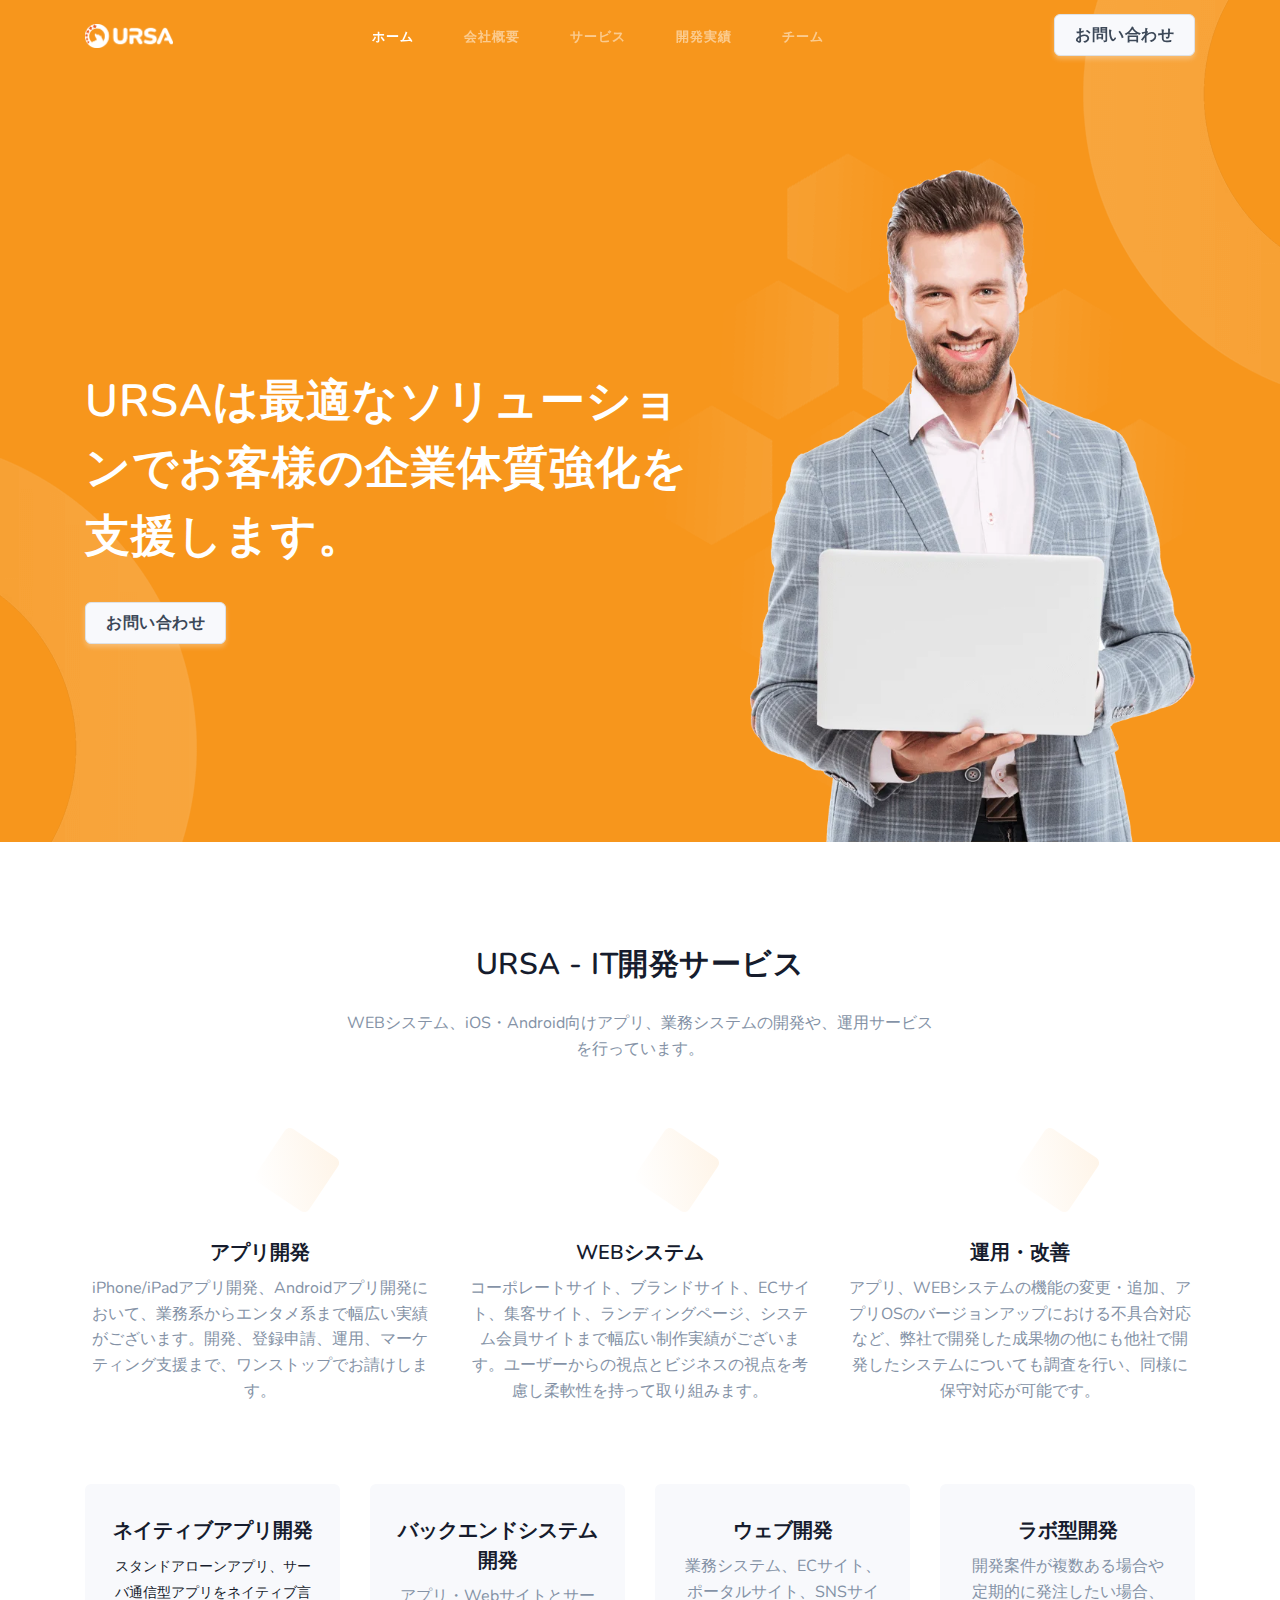
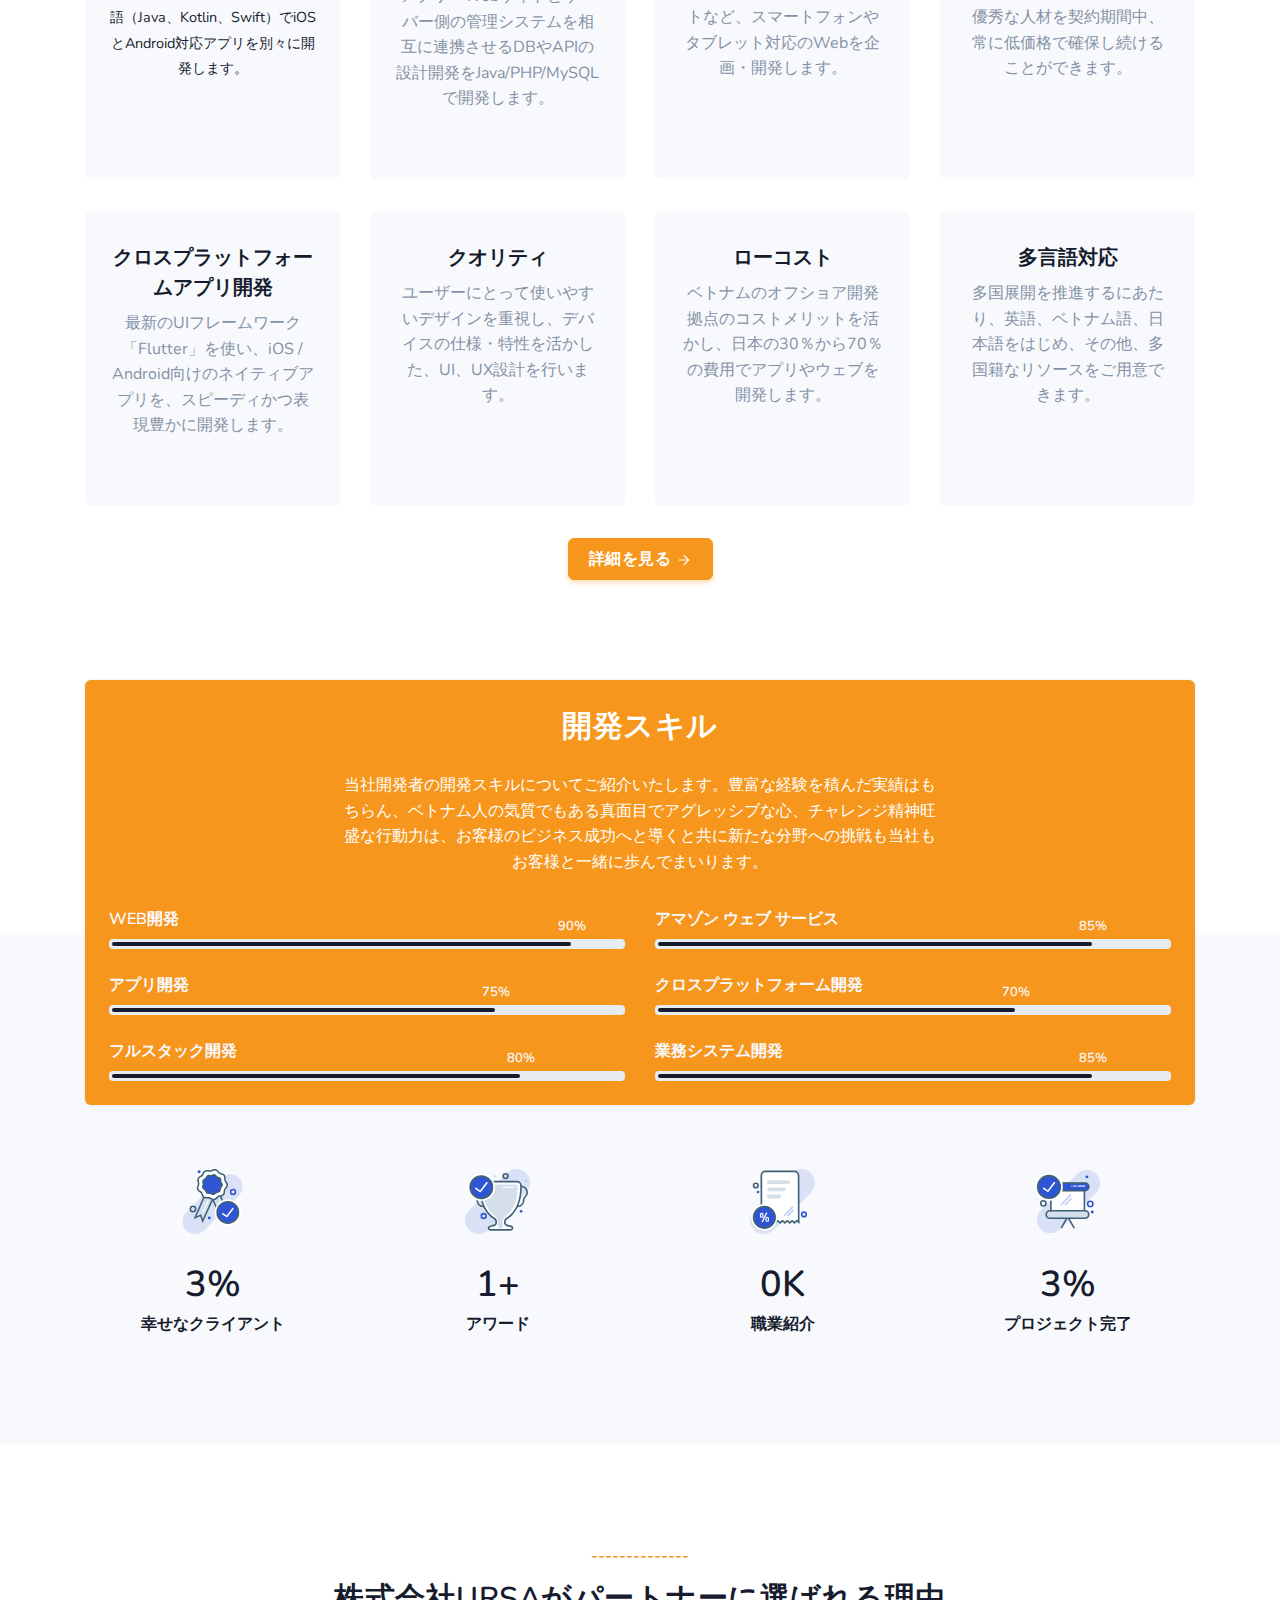
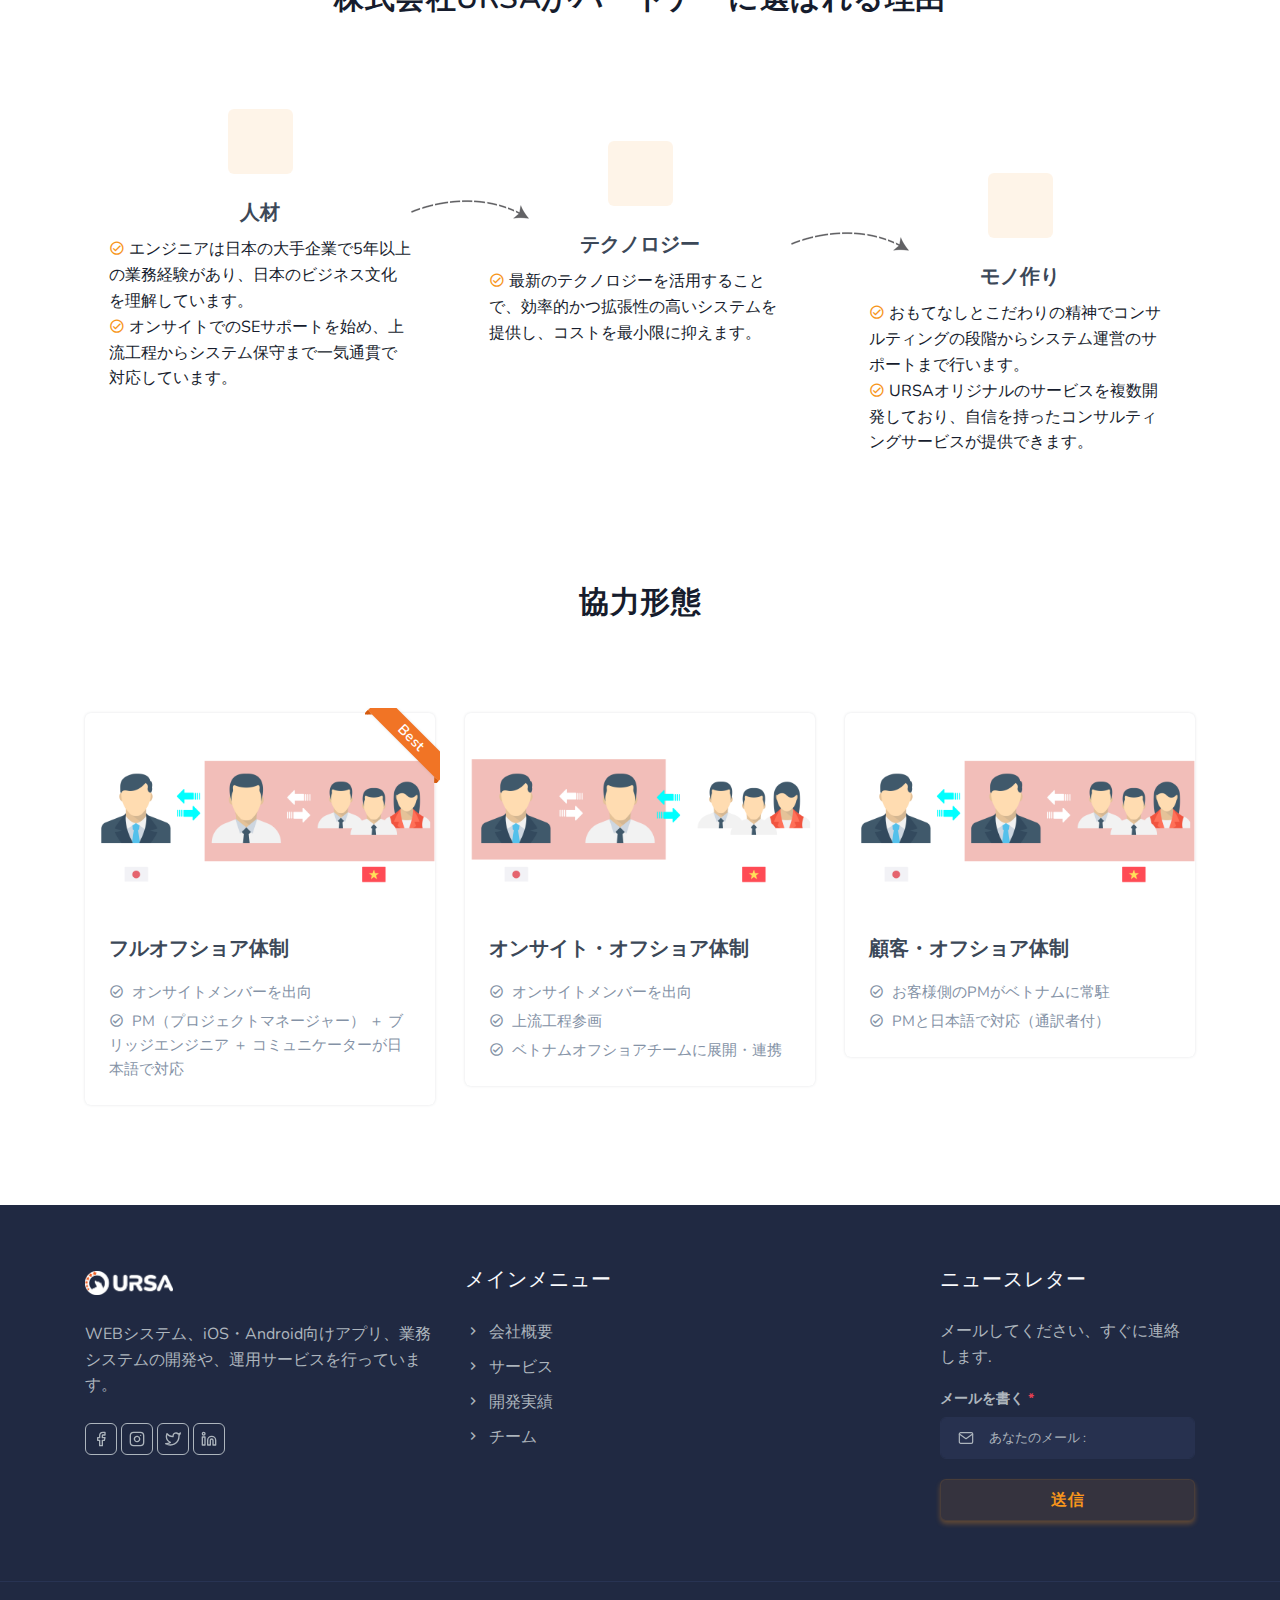
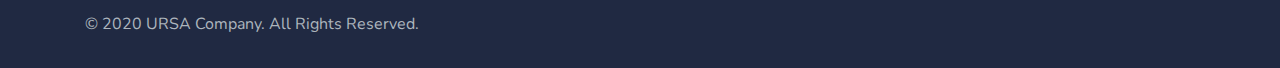
==== commit fea666ee: "home_page Update homepage, contact, privacy UI" ====
--- a/index.html
+++ b/index.html
@@ -1,12 +1,12 @@
 
 <!DOCTYPE html>
-<html lang="en">
+<html lang="ja">
 
     <head>
         <meta charset="utf-8" />
         <title>URSA - SAY IT, DO IT</title>
         <meta name="viewport" content="width=device-width, initial-scale=1.0">
-        <meta name="description" content="The Best IT Solution Company" />
+        <meta name="description" content="URSAは最適なソリューションでお客様の企業体質強化を支援します。" />
         <meta name="keywords" content="URSA, IT Solution, Web Development, Company, Say it, Do it" />
         <meta name="author" content="Hieu Do" />
         <meta name="email" content="hieu250192@gmail.com" />
@@ -24,8 +24,8 @@
         <!-- Magnific -->
         <link href="css/magnific-popup.css" rel="stylesheet" type="text/css" media="screen" />
         <!-- Icons -->
+        <link rel="stylesheet" href="https://unicons.iconscout.com/release/v3.0.3/css/line.css" type="text/css" media="screen">
         <link href="css/materialdesignicons.min.css" rel="stylesheet" type="text/css" media="screen" />
-        <link rel="stylesheet" href="https://unicons.iconscout.com/release/v3.0.3/css/line.css" type="text/css" media="screen">
         <!-- Slider -->               
         <link rel="stylesheet" href="css/owl.carousel.min.css" type="text/css" media="screen" />
         <link rel="stylesheet" href="css/owl.theme.default.min.css" type="text/css" media="screen" />
@@ -70,14 +70,14 @@
 
     <body>
         <!-- Loader -->
-        <!-- <div id="preloader">
+        <div id="preloader">
             <div id="status">
                 <div class="spinner">
                     <div class="double-bounce1"></div>
                     <div class="double-bounce2"></div>
                 </div>
             </div>
-        </div> -->
+        </div>
         <!-- Loader -->
         
         <!-- Navbar STart -->
@@ -116,7 +116,7 @@
                     <ul class="navigation-menu nav-light">
                         <li><a href="index.html">ホーム</a></li>
                         <li><a href="page-aboutus.html">会社概要</a></li>
-                        <li><a href="page-services.html">開発サービス</a></li>
+                        <li><a href="page-services.html">サービス</a></li>
                         <li><a href="page-history.html">開発実績</a></li>
                         <li><a href="page-team.html"> チーム</a></li>
                     </ul><!--end navigation menu-->
@@ -131,11 +131,11 @@
                 <div class="row align-items-center">
                     <div class="col-lg-7 col-md-6">
                         <div class="title-heading">
-                            <h4 class="text-white-50">We are creative</h4>
-                            <h4 class="heading text-white mb-3 title-dark"> Best IT Solution <br> Company </h4>
-                            <p class="para-desc text-white-50">Launch your campaign and benefit from our expertise on designing and managing conversion centered bootstrap4 html page.</p>
+<!--                            <h4 class="text-white-50">We are creative</h4>-->
+                            <h4 class="heading text-white mb-3 title-dark">URSAは最適なソリューションでお客様の企業体質強化を支援します。</h4>
+<!--                            <p class="para-desc text-white-50">Launch your campaign and benefit from our expertise on designing and managing conversion centered bootstrap4 html page.</p>-->
                             <div class="mt-4 pt-2">
-                                <a href="javascript:void(0)" class="btn btn-light">Get Started</a>
+                                <a href="page-contact.html" class="btn btn-light" target="_blank" rel="noreferrer">お問い合わせ</a>
                             </div>
                         </div>
                     </div><!--end col-->
@@ -154,7 +154,7 @@
                     <div class="col-12 text-center">
                         <div class="section-title mb-4 pb-2">
                             <h4 class="title mb-4">URSA - IT開発サービス</h4>
-                            <p class="para-desc mb-0 mx-auto">WEBシステム、iOS・Android向けアプリ、業務システムの開発や、運用サービスを行っています。</p>
+                            <p class="para-desc text-muted mb-0 mx-auto">WEBシステム、iOS・Android向けアプリ、業務システムの開発や、運用サービスを行っています。</p>
                         </div>
                     </div><!--end col-->
                 </div><!--end row-->
@@ -168,7 +168,7 @@
 
                             <div class="content mt-4">
                                 <h5>アプリ開発</h5>
-                                <p class="mb-0">iPhone/iPadアプリ開発、Androidアプリ開発において、業務系からエンタメ系まで幅広い実績がございます。開発、登録申請、運用、マーケティング支援まで、ワンストップでお請けします。</p>
+                                <p class="text-muted mb-0">iPhone/iPadアプリ開発、Androidアプリ開発において、業務系からエンタメ系まで幅広い実績がございます。開発、登録申請、運用、マーケティング支援まで、ワンストップでお請けします。</p>
                             </div>
                         </div>
                     </div>
@@ -180,23 +180,10 @@
 
                             <div class="content mt-4">
                                 <h5>WEBシステム</h5>
-                                <p class="mb-0">コーポレートサイト、ブランドサイト、ECサイト、集客サイト、ランディングページ、システム会員サイトまで幅広い制作実績がございます。ユーザーからの視点とビジネスの視点を考慮し柔軟性を持って取り組みます。</p>
-                            </div>
-                        </div>
-                    </div>
-                    <div class="col-md-4 col-12 mt-5">
-                        <div class="features text-center mt-5">
-                            <div class="image position-relative d-inline-block">
-                                <i class="uil uil-edit-alt h1 text-primary"></i>
-                            </div>
-
-                            <div class="content mt-4">
-                                <h5>UI/UXデザイン</h5>
-                                <p class="mb-0">スマートフォンのアプリ、Webアプリケーションはもちろんの事、様々なデバイス上で動くUIのデザインをお手伝いします。企画コンセプトからユーザーの使い勝手を設計し、アイコン、ボタンなどUIパーツを作成します。</p>
-                            </div>
-                        </div>
-                    </div>
-                    <div class="col-md-4 mt-5 mt-sm-0"></div>
+                                <p class="text-muted mb-0">コーポレートサイト、ブランドサイト、ECサイト、集客サイト、ランディングページ、システム会員サイトまで幅広い制作実績がございます。ユーザーからの視点とビジネスの視点を考慮し柔軟性を持って取り組みます。</p>
+                            </div>
+                        </div>
+                    </div>
                     <div class="col-md-4 col-12 mt-5">
                         <div class="features text-center mt-5">
                             <div class="image position-relative d-inline-block">
@@ -205,55 +192,54 @@
 
                             <div class="content mt-4">
                                 <h5>運用・改善</h5>
-                                <p class="mb-0">アプリ、WEBシステムの機能の変更・追加、アプリOSのバージョンアップにおける不具合対応など、弊社で開発した成果物の他にも他社で開発したシステムについても調査を行い、同様に保守対応が可能です。</p>
-                            </div>
-                        </div>
-                    </div>
-                    <div class="col-md-4 mt-5 mt-sm-0"></div>
+                                <p class="text-muted mb-0">アプリ、WEBシステムの機能の変更・追加、アプリOSのバージョンアップにおける不具合対応など、弊社で開発した成果物の他にも他社で開発したシステムについても調査を行い、同様に保守対応が可能です。</p>
+                            </div>
+                        </div>
+                    </div>
                 </div>
 
                 <div class="row mt-5">
                     <div class="col-lg-3 col-md-4 mt-4 pt-2">
                         <div class="card features fea-primary rounded p-4 bg-light text-center position-relative overflow-hidden border-0 ursa-what-we-do">
                             <span class="h1 icon2 text-primary">
-                                <i class="uil uil-chart-line"></i>
+                                <i class="uil uil-mobile-vibrate"></i>
                             </span>
                             <div class="card-body p-0 content">
                                 <h5>ネイティブアプリ開発</h5>
-                                <p class="para mb-0">スタンドアローンアプリ、サーバ通信型アプリをネイティブ言語（Java、Kotlin、Swift）でiOSとAndroid対応アプリを別々に開発します。</p>
-                            </div>
-                            <span class="big-icon text-center">
-                                <i class="uil uil-chart-line"></i>
-                            </span>
-                        </div>
-                    </div><!--end col-->
-                    
-                    <div class="col-lg-3 col-md-4 mt-4 pt-2">
-                        <div class="card features fea-primary rounded p-4 bg-light text-center position-relative overflow-hidden border-0 ursa-what-we-do">
-                            <span class="h1 icon2 text-primary">
-                                <i class="uil uil-crosshairs"></i>
+                                <p class="para mb-0"><small>スタンドアローンアプリ、サーバ通信型アプリをネイティブ言語（Java、Kotlin、Swift）でiOSとAndroid対応アプリを別々に開発します。</small></p>
+                            </div>
+                            <span class="big-icon text-center">
+                                <i class="uil uil-mobile-vibrate"></i>
+                            </span>
+                        </div>
+                    </div><!--end col-->
+                    
+                    <div class="col-lg-3 col-md-4 mt-4 pt-2">
+                        <div class="card features fea-primary rounded p-4 bg-light text-center position-relative overflow-hidden border-0 ursa-what-we-do">
+                            <span class="h1 icon2 text-primary">
+                                <i class="uil uil-web-section"></i>
                             </span>
                             <div class="card-body p-0 content">
                                 <h5>バックエンドシステム開発</h5>
-                                <p class="para mb-0">アプリ・Webサイトとサーバー側の管理システムを相互に連携させるDBやAPIの設計開発をJava/PHP/MySQLで開発します。</p>
-                            </div>
-                            <span class="big-icon text-center">
-                                <i class="uil uil-crosshairs"></i>
-                            </span>
-                        </div>
-                    </div><!--end col-->
-                    
-                    <div class="col-lg-3 col-md-4 mt-4 pt-2">
-                        <div class="card features fea-primary rounded p-4 bg-light text-center position-relative overflow-hidden border-0 ursa-what-we-do">
-                            <span class="h1 icon2 text-primary">
-                                <i class="uil uil-airplay"></i>
+                                <p class="para text-muted mb-0">アプリ・Webサイトとサーバー側の管理システムを相互に連携させるDBやAPIの設計開発をJava/PHP/MySQLで開発します。</p>
+                            </div>
+                            <span class="big-icon text-center">
+                                <i class="uil uil-web-section"></i>
+                            </span>
+                        </div>
+                    </div><!--end col-->
+                    
+                    <div class="col-lg-3 col-md-4 mt-4 pt-2">
+                        <div class="card features fea-primary rounded p-4 bg-light text-center position-relative overflow-hidden border-0 ursa-what-we-do">
+                            <span class="h1 icon2 text-primary">
+                                <i class="uil uil-web-grid"></i>
                             </span>
                             <div class="card-body p-0 content">
                                 <h5>ウェブ開発</h5>
-                                <p class="para mb-0"> 業務システム、ECサイト、ポータルサイト、SNSサイトなど、スマートフォンやタブレット対応のWebを企画・開発します。</p>
-                            </div>
-                            <span class="big-icon text-center">
-                                <i class="uil uil-airplay"></i>
+                                <p class="para text-muted mb-0"> 業務システム、ECサイト、ポータルサイト、SNSサイトなど、スマートフォンやタブレット対応のWebを企画・開発します。</p>
+                            </div>
+                            <span class="big-icon text-center">
+                                <i class="uil uil-web-grid"></i>
                             </span>
                         </div>
                     </div><!--end col-->
@@ -265,7 +251,7 @@
                             </span>
                             <div class="card-body p-0 content">
                                 <h5>ラボ型開発</h5>
-                                <p class="para mb-0">開発案件が複数ある場合や定期的に発注したい場合、優秀な人材を契約期間中、常に低価格で確保し続けることができます。</p>
+                                <p class="para text-muted mb-0">開発案件が複数ある場合や定期的に発注したい場合、優秀な人材を契約期間中、常に低価格で確保し続けることができます。</p>
                             </div>
                             <span class="big-icon text-center">
                                 <i class="uil uil-rocket"></i>
@@ -276,139 +262,66 @@
                     <div class="col-lg-3 col-md-4 mt-4 pt-2">
                         <div class="card features fea-primary rounded p-4 bg-light text-center position-relative overflow-hidden border-0 ursa-what-we-do">
                             <span class="h1 icon2 text-primary">
-                                <i class="uil uil-clock"></i>
+                                <i class="uil uil-server-network"></i>
                             </span>
                             <div class="card-body p-0 content">
                                 <h5>クロスプラットフォームアプリ開発</h5>
-                                <p class="para mb-0">最新のUIフレームワーク「Flutter」を使い、iOS / Android向けのネイティブアプリを、スピーディかつ表現豊かに開発します。</p>
-                            </div>
-                            <span class="big-icon text-center">
-                                <i class="uil uil-clock"></i>
-                            </span>
-                        </div>
-                    </div><!--end col-->
-                    
-                    <div class="col-lg-3 col-md-4 mt-4 pt-2">
-                        <div class="card features fea-primary rounded p-4 bg-light text-center position-relative overflow-hidden border-0 ursa-what-we-do">
-                            <span class="h1 icon2 text-primary">
-                                <i class="uil uil-users-alt"></i>
+                                <p class="para text-muted mb-0">最新のUIフレームワーク「Flutter」を使い、iOS / Android向けのネイティブアプリを、スピーディかつ表現豊かに開発します。</p>
+                            </div>
+                            <span class="big-icon text-center">
+                                <i class="uil uil-server-network"></i>
+                            </span>
+                        </div>
+                    </div><!--end col-->
+                    
+                    <div class="col-lg-3 col-md-4 mt-4 pt-2">
+                        <div class="card features fea-primary rounded p-4 bg-light text-center position-relative overflow-hidden border-0 ursa-what-we-do">
+                            <span class="h1 icon2 text-primary">
+                                <i class="uil uil-chart-growth"></i>
                             </span>
                             <div class="card-body p-0 content">
                                 <h5>クオリティ</h5>
-                                <p class="para mb-0">ユーザーにとって使いやすいデザインを重視し、デバイスの仕様・特性を活かした、UI、UX設計を行います。</p>
-                            </div>
-                            <span class="big-icon text-center">
-                                <i class="uil uil-users-alt"></i>
-                            </span>
-                        </div>
-                    </div><!--end col-->
-                    
-                    <div class="col-lg-3 col-md-4 mt-4 pt-2">
-                        <div class="card features fea-primary rounded p-4 bg-light text-center position-relative overflow-hidden border-0 ursa-what-we-do">
-                            <span class="h1 icon2 text-primary">
-                                <i class="uil uil-file-alt"></i>
+                                <p class="para text-muted mb-0">ユーザーにとって使いやすいデザインを重視し、デバイスの仕様・特性を活かした、UI、UX設計を行います。</p>
+                            </div>
+                            <span class="big-icon text-center">
+                                <i class="uil uil-chart-growth"></i>
+                            </span>
+                        </div>
+                    </div><!--end col-->
+                    
+                    <div class="col-lg-3 col-md-4 mt-4 pt-2">
+                        <div class="card features fea-primary rounded p-4 bg-light text-center position-relative overflow-hidden border-0 ursa-what-we-do">
+                            <span class="h1 icon2 text-primary">
+                                <i class="uil uil-chart-down"></i>
                             </span>
                             <div class="card-body p-0 content">
                                 <h5>ローコスト</h5>
-                                <p class="para mb-0">ベトナムのオフショア開発拠点のコストメリットを活かし、日本の30％から70％の費用でアプリやウェブを開発します。</p>
-                            </div>
-                            <span class="big-icon text-center">
-                                <i class="uil uil-file-alt"></i>
-                            </span>
-                        </div>
-                    </div><!--end col-->
-                    
-                    <div class="col-lg-3 col-md-4 mt-4 pt-2">
-                        <div class="card features fea-primary rounded p-4 bg-light text-center position-relative overflow-hidden border-0 ursa-what-we-do">
-                            <span class="h1 icon2 text-primary">
-                                <i class="uil uil-search"></i>
+                                <p class="para text-muted mb-0">ベトナムのオフショア開発拠点のコストメリットを活かし、日本の30％から70％の費用でアプリやウェブを開発します。</p>
+                            </div>
+                            <span class="big-icon text-center">
+                                <i class="uil uil-chart-down"></i>
+                            </span>
+                        </div>
+                    </div><!--end col-->
+                    
+                    <div class="col-lg-3 col-md-4 mt-4 pt-2">
+                        <div class="card features fea-primary rounded p-4 bg-light text-center position-relative overflow-hidden border-0 ursa-what-we-do">
+                            <span class="h1 icon2 text-primary">
+                                <i class="uil uil-language"></i>
                             </span>
                             <div class="card-body p-0 content">
                                 <h5>多言語対応</h5>
-                                <p class="para mb-0">多国展開を推進するにあたり、英語、ベトナム語、日本語をはじめ、その他、多国籍なリソースをご用意できます。</p>
-                            </div>
-                            <span class="big-icon text-center">
-                                <i class="uil uil-search"></i>
+                                <p class="para text-muted mb-0">多国展開を推進するにあたり、英語、ベトナム語、日本語をはじめ、その他、多国籍なリソースをご用意できます。</p>
+                            </div>
+                            <span class="big-icon text-center">
+                                <i class="uil uil-language"></i>
                             </span>
                         </div>
                     </div><!--end col-->
 
                     <div class="col-lg-12 text-center col-md-4 mt-4 pt-2">
-                        <a href="javascript:void(0)" class="btn btn-primary">See more <i data-feather="arrow-right" class="fea icon-sm"></i></a>
-                    </div><!--end col-->
-                </div><!--end row-->
-            </div><!--end container-->
-
-            <!-- About Start -->
-            <div class="container mt-100 mt-60">
-                <div class="row align-items-center">
-                    <div class="col-lg-6 col-md-6">
-                        <div class="row align-items-center">
-                            <div class="col-lg-6 col-6 mt-4 mt-lg-0 pt-2 pt-lg-0">
-                                <div class="card work-container work-modern overflow-hidden rounded border-0 shadow-md">
-                                    <div class="card-body p-0">
-                                        <img src="images/course/online/ab01.webp" class="img-fluid" alt="work-image">
-                                        <div class="overlay-work bg-dark"></div>
-                                        <div class="content">
-                                            <a href="javascript:void(0)" class="title text-white d-block font-weight-bold">Web Development</a>
-                                            <small class="text-light">IT & Software</small>
-                                        </div>
-                                    </div>
-                                </div>
-                            </div><!--end col-->
-
-                            <div class="col-lg-6 col-6">
-                                <div class="row">
-                                    <div class="col-lg-12 col-md-12 mt-4 mt-lg-0 pt-2 pt-lg-0">
-                                        <div class="card work-container work-modern overflow-hidden rounded border-0 shadow-md">
-                                            <div class="card-body p-0">
-                                                <img src="images/course/online/ab02.webp" class="img-fluid" alt="work-image">
-                                                <div class="overlay-work bg-dark"></div>
-                                                <div class="content">
-                                                    <a href="javascript:void(0)" class="title text-white d-block font-weight-bold">Michanical Engineer</a>
-                                                    <small class="text-light">Engineering</small>
-                                                </div>
-                                            </div>
-                                        </div>
-                                    </div><!--end col-->
-    
-                                    <div class="col-lg-12 col-md-12 mt-4 pt-2">
-                                        <div class="card work-container work-modern overflow-hidden rounded border-0 shadow-md">
-                                            <div class="card-body p-0">
-                                                <img src="images/course/online/ab03.webp" class="img-fluid" alt="work-image">
-                                                <div class="overlay-work bg-dark"></div>
-                                                <div class="content">
-                                                    <a href="javascript:void(0)" class="title text-white d-block font-weight-bold">Chartered Accountant</a>
-                                                    <small class="text-light">C.A.</small>
-                                                </div>
-                                            </div>
-                                        </div>
-                                    </div><!--end col-->
-                                </div><!--end row-->
-                            </div><!--end col-->
-                        </div><!--end row-->
-                    </div><!--end col-->
-
-                    <div class="col-lg-6 col-md-6 mt-4 mt-lg-0 pt- pt-lg-0">
-                        <div class="ml-lg-4">
-                            <div class="section-title mb-4 pb-2">
-                                <h4 class="title mb-4">About Our Story</h4>
-                                <p class="para-desc">Start working with <span class="text-primary font-weight-bold">Landrick</span> that can provide everything you need to generate awareness, drive traffic, connect.</p>
-                                <p class="para-desc mb-0">The most well-known dummy text is the 'Lorem Ipsum', which is said to have originated in the 16th century. Lorem Ipsum is composed in a pseudo-Latin language which more or less corresponds to 'proper' Latin. It contains a series of real Latin words.</p>
-                            </div>
-
-                            <ul class="list-unstyled">
-                                <li class="mb-0"><span class="text-primary h4 mr-2"><i class="uil uil-check-circle align-middle"></i></span>Fully Responsive</li>
-                                <li class="mb-0"><span class="text-primary h4 mr-2"><i class="uil uil-check-circle align-middle"></i></span>Multiple Layouts</li>
-                                <li class="mb-0"><span class="text-primary h4 mr-2"><i class="uil uil-check-circle align-middle"></i></span>Suits Your Style</li>
-                            </ul>
-
-                            <div class="watch-video mt-4 pt-2">
-                                <a href="page-services.html" target="_blank" rel="noreferrer" class="btn btn-primary m-1">Watch Video <i data-feather="chevron-right" class="fea icon-sm"></i></a>
-                                <a href="https://www.youtube.com/watch?v=jNTZpfXYJa4" class="btn btn-icon btn-pills video-play-icon btn-primary m-1"><i data-feather="video" class="icons"></i></a><span class="font-weight-bold text-uppercase small align-middle ml-1">Watch Now</span>
-                            </div>
-                        </div>
-                    </div>
+                        <a href="javascript:void(0)" class="btn btn-primary">詳細を見る <i data-feather="arrow-right" class="fea icon-sm"></i></a>
+                    </div><!--end col-->
                 </div><!--end row-->
             </div><!--end container-->
         </section><!--end section-->
@@ -417,18 +330,26 @@
         <section class="section pt-0">
             <div class="container">
                 <div class="p-4 rounded shadow bg-primary position-relative" style="z-index: 1;">
+                    <div class="row justify-content-center">
+                        <div class="col-12 text-center">
+                            <div class="section-title mb-4 pb-2">
+                                <h4 class="title text-white mb-4">開発スキル</h4>
+                                <p class="para-desc text-white mb-0 mx-auto">当社開発者の開発スキルについてご紹介いたします。豊富な経験を積んだ実績はもちらん、ベトナム人の気質でもある真面目でアグレッシブな心、チャレンジ精神旺盛な行動力は、お客様のビジネス成功へと導くと共に新たな分野への挑戦も当社もお客様と一緒に歩んでまいります。</p>
+                            </div>
+                        </div><!--end col-->
+                    </div><!--end row-->
                     <div class="row">
                         <div class="col-md-6 col-12">
                             <div class="progress-box">
-                                <h6 class="title text-light title-dark">Web Designing</h6>
+                                <h6 class="title text-light title-dark">WEB開発</h6>
                                 <div class="progress title-bg-dark" style="height: 10px; padding: 3px">
-                                    <div class="progress-bar position-relative bg-black" style="width:84%;">
-                                        <div class="progress-value d-block text-light title-dark h6">84%</div>
+                                    <div class="progress-bar position-relative bg-black" style="width:90%;">
+                                        <div class="progress-value d-block text-light title-dark h6">90%</div>
                                     </div>
                                 </div>
                             </div><!--end process box-->
                             <div class="progress-box mt-4">
-                                <h6 class="title text-light title-dark">Web Development</h6>
+                                <h6 class="title text-light title-dark">アプリ開発</h6>
                                 <div class="progress title-bg-dark" style="height: 10px; padding: 3px">
                                     <div class="progress-bar position-relative bg-black" style="width:75%;">
                                         <div class="progress-value d-block text-light title-dark h6">75%</div>
@@ -436,10 +357,10 @@
                                 </div>
                             </div><!--end process box-->
                             <div class="progress-box mt-4">
-                                <h6 class="title text-light title-dark">Game Development</h6>
+                                <h6 class="title text-light title-dark">フルスタック開発</h6>
                                 <div class="progress title-bg-dark" style="height: 10px; padding: 3px">
-                                    <div class="progress-bar position-relative bg-black" style="width:79%;">
-                                        <div class="progress-value d-block text-light title-dark h6">79%</div>
+                                    <div class="progress-bar position-relative bg-black" style="width:80%;">
+                                        <div class="progress-value d-block text-light title-dark h6">80%</div>
                                     </div>
                                 </div>
                             </div><!--end process box-->
@@ -447,26 +368,26 @@
 
                         <div class="col-md-6 col-12">
                             <div class="progress-box mt-4 mt-sm-0">
-                                <h6 class="title text-light title-dark">App Development</h6>
+                                <h6 class="title text-light title-dark">アマゾン ウェブ サービス</h6>
                                 <div class="progress title-bg-dark" style="height: 10px; padding: 3px">
-                                    <div class="progress-bar position-relative bg-black" style="width:84%;">
-                                        <div class="progress-value d-block text-light title-dark h6">84%</div>
+                                    <div class="progress-bar position-relative bg-black" style="width:85%;">
+                                        <div class="progress-value d-block text-light title-dark h6">85%</div>
                                     </div>
                                 </div>
                             </div><!--end process box-->
                             <div class="progress-box mt-4">
-                                <h6 class="title text-light title-dark">Digital Marketing</h6>
+                                <h6 class="title text-light title-dark">クロスプラットフォーム開発</h6>
                                 <div class="progress title-bg-dark" style="height: 10px; padding: 3px">
-                                    <div class="progress-bar position-relative bg-black" style="width:75%;">
-                                        <div class="progress-value d-block text-light title-dark h6">75%</div>
+                                    <div class="progress-bar position-relative bg-black" style="width:70%;">
+                                        <div class="progress-value d-block text-light title-dark h6">70%</div>
                                     </div>
                                 </div>
                             </div><!--end process box-->
                             <div class="progress-box mt-4">
-                                <h6 class="title text-light title-dark">Full stack Development</h6>
+                                <h6 class="title text-light title-dark">業務システム開発</h6>
                                 <div class="progress title-bg-dark" style="height: 10px; padding: 3px">
-                                    <div class="progress-bar position-relative bg-black" style="width:79%;">
-                                        <div class="progress-value d-block text-light title-dark h6">79%</div>
+                                    <div class="progress-bar position-relative bg-black" style="width:85%;">
+                                        <div class="progress-value d-block text-light title-dark h6">85%</div>
                                     </div>
                                 </div>
                             </div><!--end process box-->
@@ -479,7 +400,7 @@
                         <div class="counter-box text-center">
                             <img src="images/illustrator/Asset190.svg" class="avatar avatar-small" alt="">
                             <h2 class="mb-0 mt-4"><span class="counter-value" data-count="97">3</span>%</h2>
-                            <h6 class="counter-head">Happy Client</h6>
+                            <h6 class="counter-head">幸せなクライアント</h6>
                         </div><!--end counter box-->
                     </div>
 
@@ -487,7 +408,7 @@
                         <div class="counter-box text-center">
                             <img src="images/illustrator/Asset189.svg" class="avatar avatar-small" alt="">
                             <h2 class="mb-0 mt-4"><span class="counter-value" data-count="15">1</span>+</h2>
-                            <h6 class="counter-head">Awards</h6>
+                            <h6 class="counter-head">アワード</h6>
                         </div><!--end counter box-->
                     </div>
 
@@ -495,7 +416,7 @@
                         <div class="counter-box text-center">
                             <img src="images/illustrator/Asset192.svg" class="avatar avatar-small" alt="">
                             <h2 class="mb-0 mt-4"><span class="counter-value" data-count="2">0</span>K</h2>
-                            <h6 class="counter-head">Job Placement</h6>
+                            <h6 class="counter-head">職業紹介</h6>
                         </div><!--end counter box-->
                     </div>
 
@@ -503,7 +424,7 @@
                         <div class="counter-box text-center">
                             <img src="images/illustrator/Asset187.svg" class="avatar avatar-small" alt="">
                             <h2 class="mb-0 mt-4"><span class="counter-value" data-count="98">3</span>%</h2>
-                            <h6 class="counter-head">Project Complete</h6>
+                            <h6 class="counter-head">プロジェクト完了</h6>
                         </div><!--end counter box-->
                     </div>
                 </div><!--end row-->
@@ -517,49 +438,50 @@
                 <div class="row justify-content-center">
                     <div class="col-12">
                         <div class="section-title text-center mb-4 pb-2">
-                            <h6 class="text-primary">Work Process</h6>
-                            <h4 class="title mb-4">How do we works ?</h4>
-                            <p class="para-desc mx-auto mb-0">Start working with <span class="text-primary font-weight-bold">Landrick</span> that can provide everything you need to generate awareness, drive traffic, connect.</p>
+                            <h6 class="text-primary">--------------</h6>
+                            <h4 class="title mb-4">株式会社URSAがパートナーに選ばれる理由</h4>
                         </div>
                     </div><!--end col-->
                 </div><!--end row-->
 
                 <div class="row">
                     <div class="col-md-4 mt-4 pt-2">
-                        <div class="card features feature-clean work-process bg-transparent process-arrow border-0 text-center">
+                        <div class="card features feature-clean work-process bg-transparent process-arrow border-0">
                             <div class="icons text-primary text-center mx-auto">
                                 <i class="uil uil-presentation-edit d-block rounded h3 mb-0"></i>
                             </div>
 
                             <div class="card-body">
-                                <h5 class="text-dark">Discussion</h5>
-                                <p class="mb-0">The most well-known dummy text is the 'Lorem Ipsum', which is said to have originated</p>
+                                <h5 class="text-dark text-center">人材</h5>
+                                <p class="mb-0"><i class="mdi mdi-check-circle-outline text-primary mr-1"></i>エンジニアは日本の大手企業で5年以上の業務経験があり、日本のビジネス文化を理解しています。</p>
+                                <p class="mb-0"><i class="mdi mdi-check-circle-outline text-primary mr-1"></i>オンサイトでのSEサポートを始め、上流工程からシステム保守まで一気通貫で対応しています。</p>
                             </div>
                         </div>
                     </div><!--end col-->
                     
                     <div class="col-md-4 mt-md-5 pt-md-3 mt-4 pt-2">
-                        <div class="card features feature-clean work-process bg-transparent process-arrow border-0 text-center">
+                        <div class="card features feature-clean work-process bg-transparent process-arrow border-0">
                             <div class="icons text-primary text-center mx-auto">
                                 <i class="uil uil-airplay d-block rounded h3 mb-0"></i>
                             </div>
 
                             <div class="card-body">
-                                <h5 class="text-dark">Strategy & Testing</h5>
-                                <p class="mb-0">Generators convallis odio, vel pharetra quam malesuada vel. Nam porttitor malesuada.</p>
+                                <h5 class="text-dark text-center">テクノロジー</h5>
+                                <p class="mb-0"><i class="mdi mdi-check-circle-outline text-primary mr-1"></i>最新のテクノロジーを活用することで、効率的かつ拡張性の高いシステムを提供し、コストを最小限に抑えます。</p>
                             </div>
                         </div>
                     </div><!--end col-->
                     
                     <div class="col-md-4 mt-md-5 pt-md-5 mt-4 pt-2">
-                        <div class="card features feature-clean work-process bg-transparent d-none-arrow border-0 text-center">
+                        <div class="card features feature-clean work-process bg-transparent d-none-arrow border-0">
                             <div class="icons text-primary text-center mx-auto">
                                 <i class="uil uil-image-check d-block rounded h3 mb-0"></i>
                             </div>
 
                             <div class="card-body">
-                                <h5 class="text-dark">Reporting</h5>
-                                <p class="mb-0">Internet Proin tempus odio, vel pharetra quam malesuada vel. Nam porttitor malesuada.</p>
+                                <h5 class="text-dark text-center">モノ作り</h5>
+                                <p class="mb-0"><i class="mdi mdi-check-circle-outline text-primary mr-1"></i>おもてなしとこだわりの精神でコンサルティングの段階からシステム運営のサポートまで行います。</p>
+                                <p class="mb-0"><i class="mdi mdi-check-circle-outline text-primary mr-1"></i>URSAオリジナルのサービスを複数開発しており、自信を持ったコンサルティングサービスが提供できます。</p>
                             </div>
                         </div>
                     </div><!--end col-->
@@ -576,6 +498,37 @@
                 </div><!--end row-->
 
                 <div class="row">
+                    <div class="col-lg-4 col-md-6 mt-4 pt-2">
+                        <div class="card blog rounded border-0 shadow">
+                            <div class="position-relative">
+                                <img src="images/home/offshore.png" class="card-img-top rounded-top" alt="...">
+                                <div class="overlay rounded-top bg-dark"></div>
+                            </div>
+                            <div class="ribbon ribbon-right ribbon-warning overflow-hidden"><span class="text-center d-block shadow small h6">Best</span></div>
+                            <div class="card-body content">
+                                <h5>
+                                    <a href="javascript:void(0)" class="card-title title text-dark">
+                                        フルオフショア体制
+                                    </a>
+                                </h5>
+                                <div class="post-meta mt-3">
+                                    <ul class="list-unstyled mb-0"></ul>
+                                        <li class="list-inline-item">
+                                            <a href="javascript:void(0)" class="text-muted like">
+                                                <i class="mdi mdi-check-circle-outline mr-1"></i> オンサイトメンバーを出向
+                                            </a>
+                                        </li>
+                                        <li class="list-inline-item">
+                                            <a href="javascript:void(0)" class="text-muted comments">
+                                                <i class="mdi mdi-check-circle-outline mr-1"></i> PM（プロジェクトマネージャー） ＋  ブリッジエンジニア ＋ コミュニケーターが日本語で対応
+                                            </a>
+                                        </li>
+                                    </ul>
+                                </div>
+                            </div>
+                        </div>
+                    </div><!--end col-->
+
                     <div class="col-lg-4 col-md-6 mt-4 pt-2">
                         <div class="card blog rounded border-0 shadow">
                             <div class="position-relative">
@@ -589,27 +542,23 @@
                                     </a>
                                 </h5>
                                 <div class="post-meta d-flex justify-content-between mt-3">
-                                    
-                                </div>
-                            </div>
-                        </div>
-                    </div><!--end col-->
-                    
-                    <div class="col-lg-4 col-md-6 mt-4 pt-2">
-                        <div class="card blog rounded border-0 shadow">
-                            <div class="position-relative">
-                                <img src="images/home/offshore.png" class="card-img-top rounded-top" alt="...">
-                                <div class="overlay rounded-top bg-dark"></div>
-                            </div>
-                            <div class="ribbon ribbon-right ribbon-warning overflow-hidden"><span class="text-center d-block shadow small h6">Best</span></div>
-                            <div class="card-body content">
-                                <h5>
-                                    <a href="javascript:void(0)" class="card-title title text-dark">
-                                        フルオフショア体制
-                                    </a>
-                                </h5>
-                                <div class="post-meta d-flex justify-content-between mt-3">
-                                    
+                                    <ul class="list-unstyled mb-0">
+                                        <li class="list-inline-item">
+                                            <a href="javascript:void(0)" class="text-muted like">
+                                                <i class="mdi mdi-check-circle-outline mr-1"></i> オンサイトメンバーを出向
+                                            </a>
+                                        </li>
+                                        <li class="list-inline-item">
+                                            <a href="javascript:void(0)" class="text-muted comments">
+                                                <i class="mdi mdi-check-circle-outline mr-1"></i> 上流工程参画
+                                            </a>
+                                        </li>
+                                        <li class="list-inline-item">
+                                            <a href="javascript:void(0)" class="text-muted comments">
+                                                <i class="mdi mdi-check-circle-outline mr-1"></i> ベトナムオフショアチームに展開・連携
+                                            </a>
+                                        </li>
+                                    </ul>
                                 </div>
                             </div>
                         </div>
@@ -627,8 +576,19 @@
                                         顧客・オフショア体制
                                     </a>
                                 </h5>
-                                <div class="post-meta d-flex justify-content-between mt-3">
-                                    
+                                <div class="post-meta mt-3">
+                                    <ul class="list-unstyled mb-0"></ul>
+                                        <li class="list-inline-item">
+                                            <a href="javascript:void(0)" class="text-muted like">
+                                                <i class="mdi mdi-check-circle-outline mr-1"></i> お客様側のPMがベトナムに常駐
+                                            </a>
+                                        </li>
+                                        <li class="list-inline-item">
+                                            <a href="javascript:void(0)" class="text-muted comments">
+                                                <i class="mdi mdi-check-circle-outline mr-1"></i> PMと日本語で対応（通訳者付）
+                                            </a>
+                                        </li>
+                                    </ul>
                                 </div>
                             </div>
                         </div>
@@ -655,42 +615,35 @@
                     </div><!--end col-->
                     
                     <div class="col-lg-2 col-md-4 col-12 mt-4 mt-sm-0 pt-2 pt-sm-0">
-                        <h5 class="text-light footer-head">Company</h5>
+                        <h5 class="text-light footer-head">メインメニュー</h5>
                         <ul class="list-unstyled footer-list mt-4">
-                            <li><a href="page-aboutus.html" class="text-foot"><i class="mdi mdi-chevron-right mr-1"></i> About us</a></li>
-                            <li><a href="page-services.html" class="text-foot"><i class="mdi mdi-chevron-right mr-1"></i> Services</a></li>
-                            <li><a href="page-history.html" class="text-foot"><i class="mdi mdi-chevron-right mr-1"></i> History</a></li>
-                            <li><a href="page-team.html" class="text-foot"><i class="mdi mdi-chevron-right mr-1"></i> Team</a></li>
+                            <li><a href="page-aboutus.html" class="text-foot"><i class="mdi mdi-chevron-right mr-1"></i> 会社概要</a></li>
+                            <li><a href="page-services.html" class="text-foot"><i class="mdi mdi-chevron-right mr-1"></i> サービス</a></li>
+                            <li><a href="page-history.html" class="text-foot"><i class="mdi mdi-chevron-right mr-1"></i> 開発実績</a></li>
+                            <li><a href="page-team.html" class="text-foot"><i class="mdi mdi-chevron-right mr-1"></i> チーム</a></li>
                         </ul>
                     </div><!--end col-->
                     
                     <div class="col-lg-3 col-md-4 col-12 mt-4 mt-sm-0 pt-2 pt-sm-0">
-                        <h5 class="text-light footer-head">Usefull Links</h5>
-                        <ul class="list-unstyled footer-list mt-4">
-                            <li><a href="page-terms.html" class="text-foot"><i class="mdi mdi-chevron-right mr-1"></i> Terms of Services</a></li>
-                            <li><a href="page-privacy.html" class="text-foot"><i class="mdi mdi-chevron-right mr-1"></i> Privacy Policy</a></li>
-                            <li><a href="documentation.html" class="text-foot"><i class="mdi mdi-chevron-right mr-1"></i> Documentation</a></li>
-                            <li><a href="changelog.html" class="text-foot"><i class="mdi mdi-chevron-right mr-1"></i> Changelog</a></li>
-                            <li><a href="components.html" class="text-foot"><i class="mdi mdi-chevron-right mr-1"></i> Components</a></li>
-                        </ul>
+
                     </div><!--end col-->
 
                     <div class="col-lg-3 col-md-4 col-12 mt-4 mt-sm-0 pt-2 pt-sm-0">
-                        <h5 class="text-light footer-head">Newsletter</h5>
-                        <p class="mt-4">Sign up and receive the latest tips via email.</p>
+                        <h5 class="text-light footer-head">ニュースレター</h5>
+                        <p class="mt-4">メールしてください、すぐに連絡します.</p>
                         <form>
                             <div class="row">
                                 <div class="col-lg-12">
                                     <div class="foot-subscribe form-group">
-                                        <label>Write your email <span class="text-danger">*</span></label>
+                                        <label>メールを書く <span class="text-danger">*</span></label>
                                         <div class="position-relative">
                                             <i data-feather="mail" class="fea icon-sm icons"></i>
-                                            <input type="email" name="email" id="emailsubscribe" class="form-control pl-5 rounded" placeholder="Your email : " required>
+                                            <input type="email" name="email" id="emailsubscribe" class="form-control pl-5 rounded" placeholder="あなたのメール : " required>
                                         </div>
                                     </div>
                                 </div>
                                 <div class="col-lg-12">
-                                    <input type="submit" id="submitsubscribe" name="send" class="btn btn-soft-primary btn-block" value="Subscribe">
+                                    <input type="submit" id="submitsubscribe" name="send" class="btn btn-soft-primary btn-block" value="送信">
                                 </div>
                             </div>
                         </form>
--- a/css/colors/yellow.css
+++ b/css/colors/yellow.css
@@ -301,4 +301,22 @@
 }
 #topnav.nav-sticky{
     background: #ffffff !important;
+}
+
+.history-page .list-project{
+    margin-top: 60px;
+}
+
+.history-page .single-product-area .product_thumbnail{
+    height: 200px;
+}
+
+.history-page .single-product-area .product-content h5{
+    color: #222;
+}
+
+.history-page .single-product-area .product_thumbnail a:hover{
+    -webkit-box-shadow: 0px 0px 5px 2px rgba(148,147,75,1) !important;
+    -moz-box-shadow: 0px 0px 5px 2px rgba(148,147,75,1) !important;
+    box-shadow: 0px 0px 5px 2px rgba(148,147,75,1) !important;
 }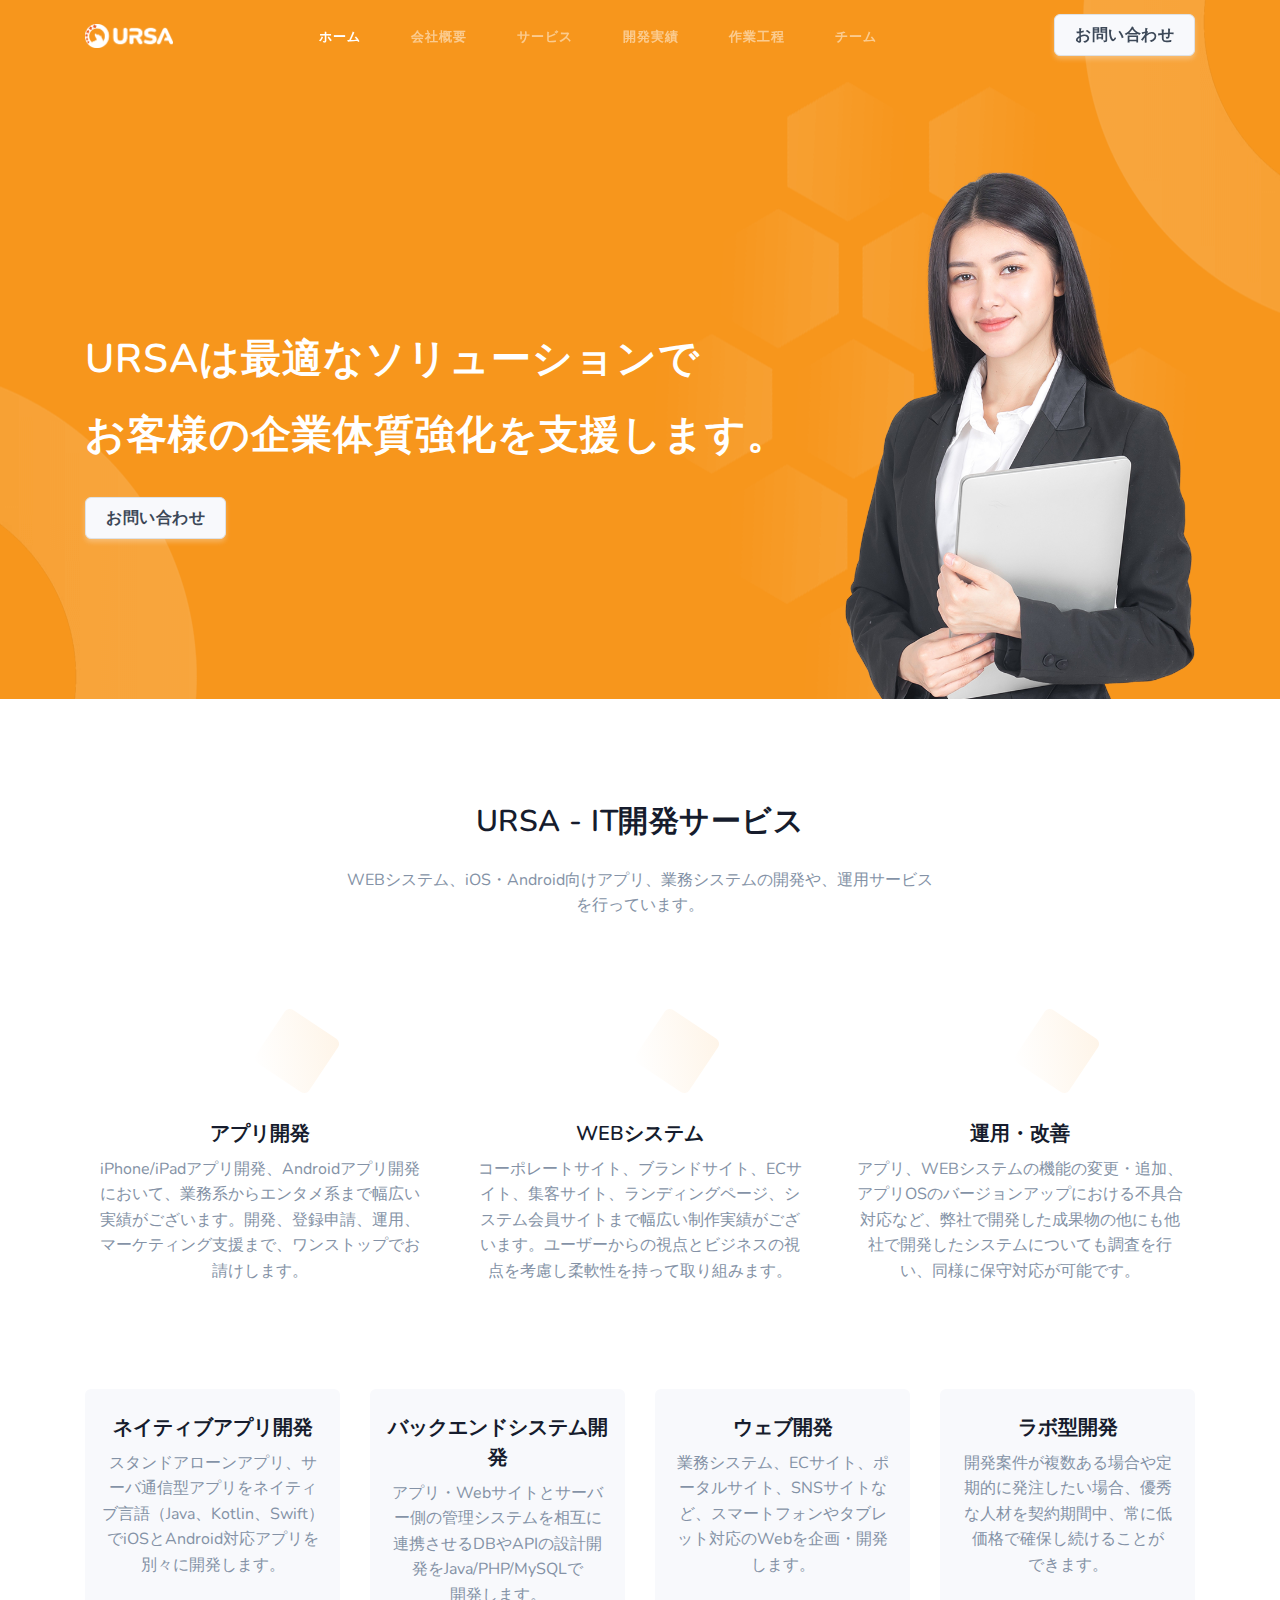
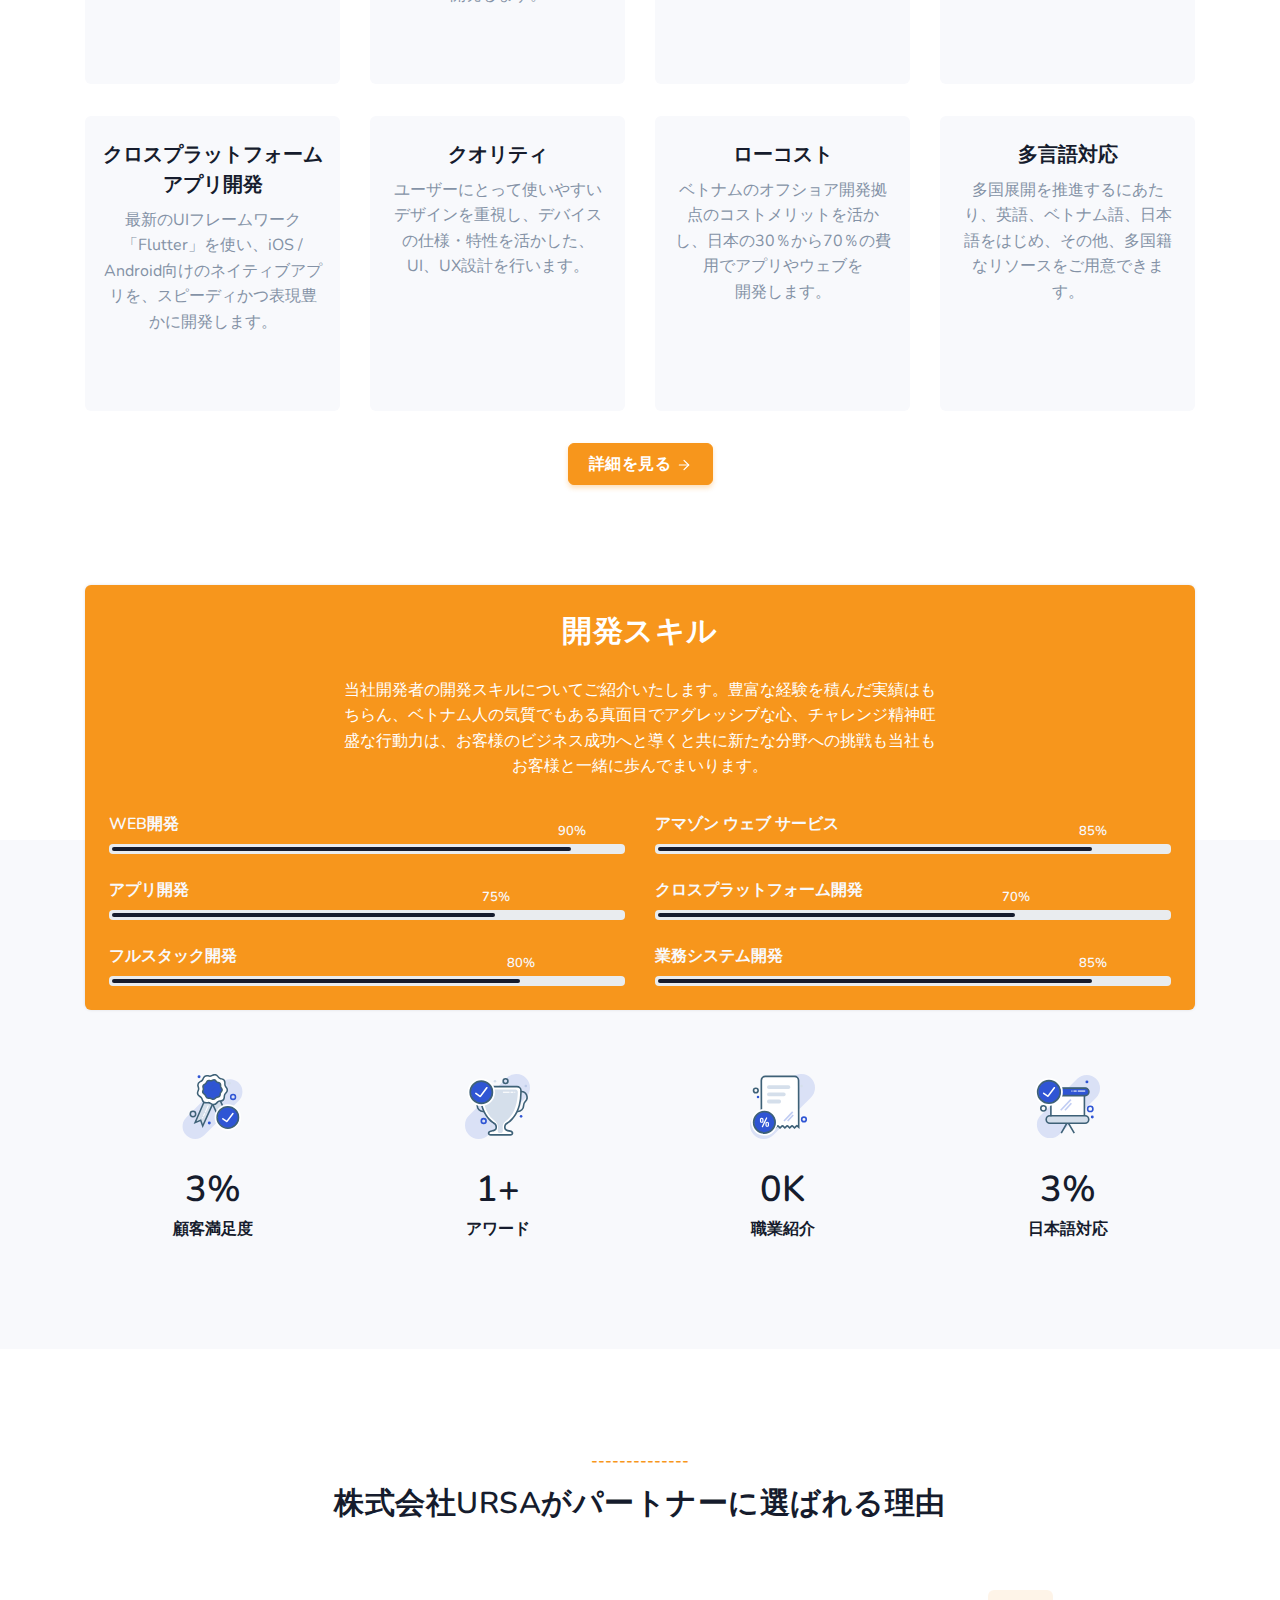
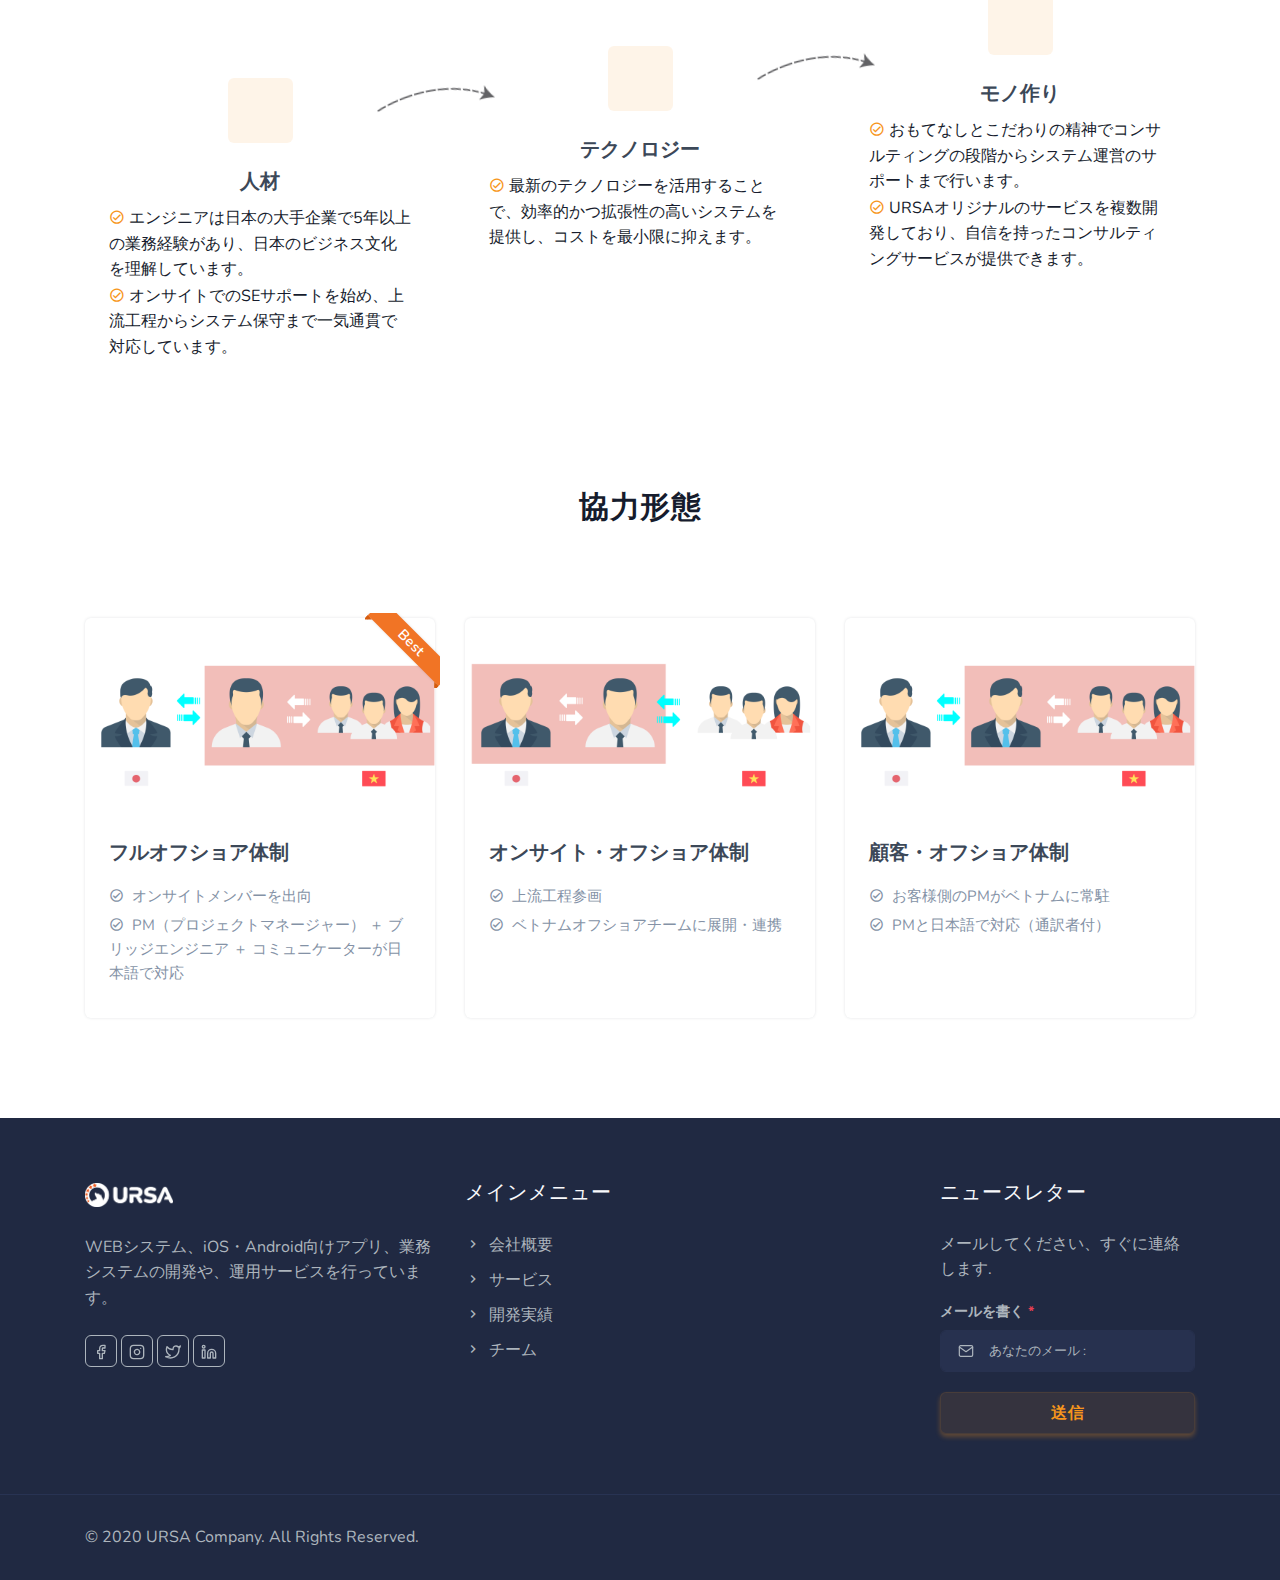
==== commit 105b2a46: "home_page 1. Remove scss files 2. Fix bugs in homepage 3. Break 2 pages: history, process" ====
--- a/index.html
+++ b/index.html
@@ -8,7 +8,7 @@
         <meta name="viewport" content="width=device-width, initial-scale=1.0">
         <meta name="description" content="URSAは最適なソリューションでお客様の企業体質強化を支援します。" />
         <meta name="keywords" content="URSA, IT Solution, Web Development, Company, Say it, Do it" />
-        <meta name="author" content="Hieu Do" />
+        <meta name="author" content="ドー・チュン・ヒェウ" />
         <meta name="email" content="hieu250192@gmail.com" />
         <meta name="website" content="https://ursa.vn" />
         <meta name="Version" content="v1.1" />
@@ -32,40 +32,6 @@
         <!-- Main Css -->
         <link href="css/style.min.css" rel="stylesheet" type="text/css" media="screen" id="theme-opt" />
         <link href="css/colors/yellow.css" rel="stylesheet" type="text/css" media="screen" id="color-opt">
-        <style>
-            :root {
-                --uim-primary-opacity: 1;
-                --uim-secondary-opacity: 0.70;
-                --uim-tertiary-opacity: 0.50;
-                --uim-quaternary-opacity: 0.25;
-                --uim-quinary-opacity: 0;
-            }
-            .uim-svg {
-                display: inline-block;
-                height: 1em;
-                vertical-align: -0.125em;
-                font-size: inherit;
-                fill: var(--uim-color, currentColor);
-            }
-            .uim-svg svg {
-                display: inline-block;
-            }
-            .uim-primary {
-                opacity: var(--uim-primary-opacity);
-            }
-            .uim-secondary {
-                opacity: var(--uim-secondary-opacity);
-            }
-            .uim-tertiary {
-                opacity: var(--uim-tertiary-opacity);
-            }
-            .uim-quaternary {
-                opacity: var(--uim-quaternary-opacity);
-            }
-            .uim-quinary {
-            opacity: var(--uim-quinary-opacity);
-            }
-        </style>
     </head>
 
     <body>
@@ -118,7 +84,8 @@
                         <li><a href="page-aboutus.html">会社概要</a></li>
                         <li><a href="page-services.html">サービス</a></li>
                         <li><a href="page-history.html">開発実績</a></li>
-                        <li><a href="page-team.html"> チーム</a></li>
+                        <li><a href="page-process.html">作業工程</a></li>
+                        <li><a href="page-team.html">チーム</a></li>
                     </ul><!--end navigation menu-->
                 </div><!--end navigation-->
             </div><!--end container-->
@@ -129,19 +96,18 @@
         <section class="bg-half-170 pb-0 bg-primary d-table w-100" style="background: url('images/bg2.webp') center center;">
             <div class="container">
                 <div class="row align-items-center">
-                    <div class="col-lg-7 col-md-6">
+                    <div class="col-lg-8 col-md-6">
                         <div class="title-heading">
-<!--                            <h4 class="text-white-50">We are creative</h4>-->
-                            <h4 class="heading text-white mb-3 title-dark">URSAは最適なソリューションでお客様の企業体質強化を支援します。</h4>
-<!--                            <p class="para-desc text-white-50">Launch your campaign and benefit from our expertise on designing and managing conversion centered bootstrap4 html page.</p>-->
+                            <h4 class="heading text-white mb-3 title-dark">URSAは最適なソリューションで</h4>
+                            <h4 class="heading text-white mb-3 title-dark">お客様の企業体質強化を支援します。</h4>
                             <div class="mt-4 pt-2">
                                 <a href="page-contact.html" class="btn btn-light" target="_blank" rel="noreferrer">お問い合わせ</a>
                             </div>
                         </div>
                     </div><!--end col-->
 
-                    <div class="col-lg-5 col-md-6 mt-5 mt-sm-0">
-                        <img src="images/hero1.webp" class="img-fluid" alt="">
+                    <div class="col-lg-4 col-md-6 mt-5 mt-sm-0">
+                        <img src="images/represent_01.png" class="img-fluid" alt="">
                     </div>
                 </div><!--end row-->
             </div> <!--end container-->
@@ -160,7 +126,7 @@
                 </div><!--end row-->
                 
                 <div class="row">
-                    <div class="col-md-4 col-12 mt-5">
+                    <div class="col-md-4 col-12 mt-5 p-4">
                         <div class="features text-center mt-5">
                             <div class="image position-relative d-inline-block">
                                 <i class="uil uil-mobile-android h1 text-primary"></i>
@@ -172,7 +138,7 @@
                             </div>
                         </div>
                     </div>
-                    <div class="col-md-4 col-12 mt-5">
+                    <div class="col-md-4 col-12 mt-5 p-4">
                         <div class="features text-center mt-5">
                             <div class="image position-relative d-inline-block">
                                 <i class="uil uil-airplay h1 text-primary"></i>
@@ -184,7 +150,7 @@
                             </div>
                         </div>
                     </div>
-                    <div class="col-md-4 col-12 mt-5">
+                    <div class="col-md-4 col-12 mt-5 p-4">
                         <div class="features text-center mt-5">
                             <div class="image position-relative d-inline-block">
                                 <i class="uil uil-chart-growth h1 text-primary"></i>
@@ -200,13 +166,13 @@
 
                 <div class="row mt-5">
                     <div class="col-lg-3 col-md-4 mt-4 pt-2">
-                        <div class="card features fea-primary rounded p-4 bg-light text-center position-relative overflow-hidden border-0 ursa-what-we-do">
+                        <div class="card features fea-primary rounded p-3 bg-light text-center position-relative overflow-hidden border-0 ursa-what-we-do">
                             <span class="h1 icon2 text-primary">
                                 <i class="uil uil-mobile-vibrate"></i>
                             </span>
                             <div class="card-body p-0 content">
                                 <h5>ネイティブアプリ開発</h5>
-                                <p class="para mb-0"><small>スタンドアローンアプリ、サーバ通信型アプリをネイティブ言語（Java、Kotlin、Swift）でiOSとAndroid対応アプリを別々に開発します。</small></p>
+                                <p class="para text-muted mb-0">スタンドアローンアプリ、サーバ通信型アプリをネイティブ言語（Java、Kotlin、Swift）でiOSとAndroid対応アプリを別々に開発します。</p>
                             </div>
                             <span class="big-icon text-center">
                                 <i class="uil uil-mobile-vibrate"></i>
@@ -215,13 +181,14 @@
                     </div><!--end col-->
                     
                     <div class="col-lg-3 col-md-4 mt-4 pt-2">
-                        <div class="card features fea-primary rounded p-4 bg-light text-center position-relative overflow-hidden border-0 ursa-what-we-do">
+                        <div class="card features fea-primary rounded p-3 bg-light text-center position-relative overflow-hidden border-0 ursa-what-we-do">
                             <span class="h1 icon2 text-primary">
                                 <i class="uil uil-web-section"></i>
                             </span>
                             <div class="card-body p-0 content">
                                 <h5>バックエンドシステム開発</h5>
-                                <p class="para text-muted mb-0">アプリ・Webサイトとサーバー側の管理システムを相互に連携させるDBやAPIの設計開発をJava/PHP/MySQLで開発します。</p>
+                                <p class="para text-muted mb-0">アプリ・Webサイトとサーバー側の管理システムを相互に連携させるDBやAPIの設計開発をJava/PHP/MySQLで</p>
+                                <p class="para text-muted mb-0">開発します。</p>
                             </div>
                             <span class="big-icon text-center">
                                 <i class="uil uil-web-section"></i>
@@ -230,7 +197,7 @@
                     </div><!--end col-->
                     
                     <div class="col-lg-3 col-md-4 mt-4 pt-2">
-                        <div class="card features fea-primary rounded p-4 bg-light text-center position-relative overflow-hidden border-0 ursa-what-we-do">
+                        <div class="card features fea-primary rounded p-3 bg-light text-center position-relative overflow-hidden border-0 ursa-what-we-do">
                             <span class="h1 icon2 text-primary">
                                 <i class="uil uil-web-grid"></i>
                             </span>
@@ -245,13 +212,14 @@
                     </div><!--end col-->
                     
                     <div class="col-lg-3 col-md-4 mt-4 pt-2">
-                        <div class="card features fea-primary rounded p-4 bg-light text-center position-relative overflow-hidden border-0 ursa-what-we-do">
+                        <div class="card features fea-primary rounded p-3 bg-light text-center position-relative overflow-hidden border-0 ursa-what-we-do">
                             <span class="h1 icon2 text-primary">
                                 <i class="uil uil-rocket"></i>
                             </span>
                             <div class="card-body p-0 content">
                                 <h5>ラボ型開発</h5>
-                                <p class="para text-muted mb-0">開発案件が複数ある場合や定期的に発注したい場合、優秀な人材を契約期間中、常に低価格で確保し続けることができます。</p>
+                                <p class="para text-muted mb-0">開発案件が複数ある場合や定期的に発注したい場合、優秀な人材を契約期間中、常に低価格で確保し続けることが</p>
+                                <p class="para text-muted mb-0">できます。</p>
                             </div>
                             <span class="big-icon text-center">
                                 <i class="uil uil-rocket"></i>
@@ -260,7 +228,7 @@
                     </div><!--end col-->
                     
                     <div class="col-lg-3 col-md-4 mt-4 pt-2">
-                        <div class="card features fea-primary rounded p-4 bg-light text-center position-relative overflow-hidden border-0 ursa-what-we-do">
+                        <div class="card features fea-primary rounded p-3 bg-light text-center position-relative overflow-hidden border-0 ursa-what-we-do">
                             <span class="h1 icon2 text-primary">
                                 <i class="uil uil-server-network"></i>
                             </span>
@@ -275,7 +243,7 @@
                     </div><!--end col-->
                     
                     <div class="col-lg-3 col-md-4 mt-4 pt-2">
-                        <div class="card features fea-primary rounded p-4 bg-light text-center position-relative overflow-hidden border-0 ursa-what-we-do">
+                        <div class="card features fea-primary rounded p-3 bg-light text-center position-relative overflow-hidden border-0 ursa-what-we-do">
                             <span class="h1 icon2 text-primary">
                                 <i class="uil uil-chart-growth"></i>
                             </span>
@@ -290,13 +258,14 @@
                     </div><!--end col-->
                     
                     <div class="col-lg-3 col-md-4 mt-4 pt-2">
-                        <div class="card features fea-primary rounded p-4 bg-light text-center position-relative overflow-hidden border-0 ursa-what-we-do">
+                        <div class="card features fea-primary rounded p-3 bg-light text-center position-relative overflow-hidden border-0 ursa-what-we-do">
                             <span class="h1 icon2 text-primary">
                                 <i class="uil uil-chart-down"></i>
                             </span>
                             <div class="card-body p-0 content">
                                 <h5>ローコスト</h5>
-                                <p class="para text-muted mb-0">ベトナムのオフショア開発拠点のコストメリットを活かし、日本の30％から70％の費用でアプリやウェブを開発します。</p>
+                                <p class="para text-muted mb-0">ベトナムのオフショア開発拠点のコストメリットを活かし、日本の30％から70％の費用でアプリやウェブを</p>
+                                <p class="para text-muted mb-0">開発します。</p>
                             </div>
                             <span class="big-icon text-center">
                                 <i class="uil uil-chart-down"></i>
@@ -305,7 +274,7 @@
                     </div><!--end col-->
                     
                     <div class="col-lg-3 col-md-4 mt-4 pt-2">
-                        <div class="card features fea-primary rounded p-4 bg-light text-center position-relative overflow-hidden border-0 ursa-what-we-do">
+                        <div class="card features fea-primary rounded p-3 bg-light text-center position-relative overflow-hidden border-0 ursa-what-we-do">
                             <span class="h1 icon2 text-primary">
                                 <i class="uil uil-language"></i>
                             </span>
@@ -400,7 +369,7 @@
                         <div class="counter-box text-center">
                             <img src="images/illustrator/Asset190.svg" class="avatar avatar-small" alt="">
                             <h2 class="mb-0 mt-4"><span class="counter-value" data-count="97">3</span>%</h2>
-                            <h6 class="counter-head">幸せなクライアント</h6>
+                            <h6 class="counter-head">顧客満足度</h6>
                         </div><!--end counter box-->
                     </div>
 
@@ -424,7 +393,7 @@
                         <div class="counter-box text-center">
                             <img src="images/illustrator/Asset187.svg" class="avatar avatar-small" alt="">
                             <h2 class="mb-0 mt-4"><span class="counter-value" data-count="98">3</span>%</h2>
-                            <h6 class="counter-head">プロジェクト完了</h6>
+                            <h6 class="counter-head">日本語対応</h6>
                         </div><!--end counter box-->
                     </div>
                 </div><!--end row-->
@@ -445,7 +414,7 @@
                 </div><!--end row-->
 
                 <div class="row">
-                    <div class="col-md-4 mt-4 pt-2">
+                    <div class="col-md-4 mt-md-5 pt-md-5 mt-4 pt-2">
                         <div class="card features feature-clean work-process bg-transparent process-arrow border-0">
                             <div class="icons text-primary text-center mx-auto">
                                 <i class="uil uil-presentation-edit d-block rounded h3 mb-0"></i>
@@ -472,7 +441,7 @@
                         </div>
                     </div><!--end col-->
                     
-                    <div class="col-md-4 mt-md-5 pt-md-5 mt-4 pt-2">
+                    <div class="col-md-4 pt-2">
                         <div class="card features feature-clean work-process bg-transparent d-none-arrow border-0">
                             <div class="icons text-primary text-center mx-auto">
                                 <i class="uil uil-image-check d-block rounded h3 mb-0"></i>
@@ -499,7 +468,7 @@
 
                 <div class="row">
                     <div class="col-lg-4 col-md-6 mt-4 pt-2">
-                        <div class="card blog rounded border-0 shadow">
+                        <div class="card blog rounded border-0 shadow" style="min-height: 400px;">
                             <div class="position-relative">
                                 <img src="images/home/offshore.png" class="card-img-top rounded-top" alt="...">
                                 <div class="overlay rounded-top bg-dark"></div>
@@ -530,7 +499,7 @@
                     </div><!--end col-->
 
                     <div class="col-lg-4 col-md-6 mt-4 pt-2">
-                        <div class="card blog rounded border-0 shadow">
+                        <div class="card blog rounded border-0 shadow" style="min-height: 400px;">
                             <div class="position-relative">
                                 <img src="images/home/onsite.png" class="card-img-top rounded-top" alt="...">
                                 <div class="overlay rounded-top bg-dark"></div>
@@ -543,11 +512,6 @@
                                 </h5>
                                 <div class="post-meta d-flex justify-content-between mt-3">
                                     <ul class="list-unstyled mb-0">
-                                        <li class="list-inline-item">
-                                            <a href="javascript:void(0)" class="text-muted like">
-                                                <i class="mdi mdi-check-circle-outline mr-1"></i> オンサイトメンバーを出向
-                                            </a>
-                                        </li>
                                         <li class="list-inline-item">
                                             <a href="javascript:void(0)" class="text-muted comments">
                                                 <i class="mdi mdi-check-circle-outline mr-1"></i> 上流工程参画
@@ -565,7 +529,7 @@
                     </div><!--end col-->
                     
                     <div class="col-lg-4 col-md-6 mt-4 pt-2">
-                        <div class="card blog rounded border-0 shadow">
+                        <div class="card blog rounded border-0 shadow" style="min-height: 400px;">
                             <div class="position-relative">
                                 <img src="images/home/half-offshore.png" class="card-img-top rounded-top" alt="...">
                                 <div class="overlay rounded-top bg-dark"></div>
--- a/css/style.min.css
+++ b/css/style.min.css
@@ -1,2 +1,2 @@
-@import url("https://fonts.googleapis.com/css?family=Nunito:300,400,600,700&display=swap");h1{font-size:42px !important}h2{font-size:36px !important}h3{font-size:30px !important}h4{font-size:24px !important}h5{font-size:20px !important}h6{font-size:16px !important}.display-1{font-size:80px !important}.display-2{font-size:72px !important}.display-3{font-size:64px !important}.display-4{font-size:56px !important}.bg-primary{background-color:#2f55d4 !important}.bg-soft-primary{background-color:rgba(47,85,212,0.1) !important;border:1px solid rgba(47,85,212,0.1) !important;color:#2f55d4 !important}.text-primary{color:#2f55d4 !important}a{-webkit-transition:all 0.5s ease;transition:all 0.5s ease}a.text-primary:hover,a.text-primary:focus{color:#284bc1 !important}.bg-secondary{background-color:#5a6d90 !important}.bg-soft-secondary{background-color:rgba(90,109,144,0.1) !important;border:1px solid rgba(90,109,144,0.1) !important;color:#5a6d90 !important}.text-secondary{color:#5a6d90 !important}a{-webkit-transition:all 0.5s ease;transition:all 0.5s ease}a.text-secondary:hover,a.text-secondary:focus{color:#506180 !important}.bg-success{background-color:#2eca8b !important}.bg-soft-success{background-color:rgba(46,202,139,0.1) !important;border:1px solid rgba(46,202,139,0.1) !important;color:#2eca8b !important}.text-success{color:#2eca8b !important}a{-webkit-transition:all 0.5s ease;transition:all 0.5s ease}a.text-success:hover,a.text-success:focus{color:#29b57d !important}.bg-warning{background-color:#f17425 !important}.bg-soft-warning{background-color:rgba(241,116,37,0.1) !important;border:1px solid rgba(241,116,37,0.1) !important;color:#f17425 !important}.text-warning{color:#f17425 !important}a{-webkit-transition:all 0.5s ease;transition:all 0.5s ease}a.text-warning:hover,a.text-warning:focus{color:#ed650f !important}.bg-info{background-color:#17a2b8 !important}.bg-soft-info{background-color:rgba(23,162,184,0.1) !important;border:1px solid rgba(23,162,184,0.1) !important;color:#17a2b8 !important}.text-info{color:#17a2b8 !important}a{-webkit-transition:all 0.5s ease;transition:all 0.5s ease}a.text-info:hover,a.text-info:focus{color:#148ea1 !important}.bg-danger{background-color:#e43f52 !important}.bg-soft-danger{background-color:rgba(228,63,82,0.1) !important;border:1px solid rgba(228,63,82,0.1) !important;color:#e43f52 !important}.text-danger{color:#e43f52 !important}a{-webkit-transition:all 0.5s ease;transition:all 0.5s ease}a.text-danger:hover,a.text-danger:focus{color:#e1293e !important}.bg-dark{background-color:#3c4858 !important}.bg-soft-dark{background-color:rgba(60,72,88,0.1) !important;border:1px solid rgba(60,72,88,0.1) !important;color:#3c4858 !important}.text-dark{color:#3c4858 !important}a{-webkit-transition:all 0.5s ease;transition:all 0.5s ease}a.text-dark:hover,a.text-dark:focus{color:#323c49 !important}.bg-muted{background-color:#8492a6 !important}.bg-soft-muted{background-color:rgba(132,146,166,0.1) !important;border:1px solid rgba(132,146,166,0.1) !important;color:#8492a6 !important}.text-muted{color:#8492a6 !important}a{-webkit-transition:all 0.5s ease;transition:all 0.5s ease}a.text-muted:hover,a.text-muted:focus{color:#75859b !important}.bg-light{background-color:#f8f9fc !important}.bg-soft-light{background-color:rgba(248,249,252,0.1) !important;border:1px solid rgba(248,249,252,0.1) !important;color:#f8f9fc !important}.text-light{color:#f8f9fc !important}a{-webkit-transition:all 0.5s ease;transition:all 0.5s ease}a.text-light:hover,a.text-light:focus{color:#e6eaf4 !important}.bg-blue{background-color:#2f55d4 !important}.bg-soft-blue{background-color:rgba(47,85,212,0.1) !important;border:1px solid rgba(47,85,212,0.1) !important;color:#2f55d4 !important}.text-blue{color:#2f55d4 !important}a{-webkit-transition:all 0.5s ease;transition:all 0.5s ease}a.text-blue:hover,a.text-blue:focus{color:#284bc1 !important}.bg-footer{background-color:#202942 !important}.bg-soft-footer{background-color:rgba(32,41,66,0.1) !important;border:1px solid rgba(32,41,66,0.1) !important;color:#202942 !important}.text-footer{color:#202942 !important}a{-webkit-transition:all 0.5s ease;transition:all 0.5s ease}a.text-footer:hover,a.text-footer:focus{color:#181e30 !important}.bg-black{background:#161c2d !important}.list-inline-item:not(:last-child){margin-right:0px;margin-bottom:5px}.rounded{border-radius:6px !important}.rounded-top{border-top-left-radius:6px !important;border-top-right-radius:6px !important}.rounded-left{border-top-left-radius:6px !important;border-bottom-left-radius:6px !important}.rounded-bottom{border-bottom-left-radius:6px !important;border-bottom-right-radius:6px !important}.rounded-right{border-top-right-radius:6px !important;border-bottom-right-radius:6px !important}.rounded-md{border-radius:10px !important}.rounded-lg{border-radius:30px !important}.border{border:1px solid #e9ecef !important}.border-top{border-top:1px solid #e9ecef !important}.border-bottom{border-bottom:1px solid #e9ecef !important}.border-left{border-left:1px solid #e9ecef !important}.border-right{border-right:1px solid #e9ecef !important}.small,small{font-size:90%}.card .card-body{padding:1.5rem}.component-wrapper .title{font-size:20px}.component-wrapper.sticky-bar li{margin-bottom:6px}.component-wrapper.sticky-bar li:last-child{margin-bottom:0px !important}.component-wrapper.sticky-bar li a{-webkit-transition:all 0.5s ease;transition:all 0.5s ease}.component-wrapper.sticky-bar li a:hover,.component-wrapper.sticky-bar li a:focus{color:#2f55d4 !important}.btn-primary{background-color:#2f55d4 !important;border:1px solid #2f55d4 !important;color:#fff !important;-webkit-box-shadow:0 3px 5px 0 rgba(47,85,212,0.3);box-shadow:0 3px 5px 0 rgba(47,85,212,0.3)}.btn-primary:hover,.btn-primary:focus,.btn-primary:active,.btn-primary.active,.btn-primary.focus{background-color:#2443ac !important;border-color:#2443ac !important;color:#fff !important}.btn-soft-primary{background-color:rgba(47,85,212,0.1) !important;border:1px solid rgba(47,85,212,0.1) !important;color:#2f55d4 !important;-webkit-box-shadow:0 3px 5px 0 rgba(47,85,212,0.3);box-shadow:0 3px 5px 0 rgba(47,85,212,0.3)}.btn-soft-primary:hover,.btn-soft-primary:focus,.btn-soft-primary:active,.btn-soft-primary.active,.btn-soft-primary.focus{background-color:#2f55d4 !important;border-color:#2f55d4 !important;color:#fff !important}.btn-outline-primary{border:1px solid #2f55d4;color:#2f55d4;background-color:transparent}.btn-outline-primary:hover,.btn-outline-primary:focus,.btn-outline-primary:active,.btn-outline-primary.active,.btn-outline-primary.focus,.btn-outline-primary:not(:disabled):not(.disabled):active{background-color:#2f55d4;border-color:#2f55d4;color:#fff !important;-webkit-box-shadow:0 3px 5px 0 rgba(47,85,212,0.3);box-shadow:0 3px 5px 0 rgba(47,85,212,0.3)}.btn-secondary{background-color:#5a6d90 !important;border:1px solid #5a6d90 !important;color:#fff !important;-webkit-box-shadow:0 3px 5px 0 rgba(90,109,144,0.3);box-shadow:0 3px 5px 0 rgba(90,109,144,0.3)}.btn-secondary:hover,.btn-secondary:focus,.btn-secondary:active,.btn-secondary.active,.btn-secondary.focus{background-color:#465571 !important;border-color:#465571 !important;color:#fff !important}.btn-soft-secondary{background-color:rgba(90,109,144,0.1) !important;border:1px solid rgba(90,109,144,0.1) !important;color:#5a6d90 !important;-webkit-box-shadow:0 3px 5px 0 rgba(90,109,144,0.3);box-shadow:0 3px 5px 0 rgba(90,109,144,0.3)}.btn-soft-secondary:hover,.btn-soft-secondary:focus,.btn-soft-secondary:active,.btn-soft-secondary.active,.btn-soft-secondary.focus{background-color:#5a6d90 !important;border-color:#5a6d90 !important;color:#fff !important}.btn-outline-secondary{border:1px solid #5a6d90;color:#5a6d90;background-color:transparent}.btn-outline-secondary:hover,.btn-outline-secondary:focus,.btn-outline-secondary:active,.btn-outline-secondary.active,.btn-outline-secondary.focus,.btn-outline-secondary:not(:disabled):not(.disabled):active{background-color:#5a6d90;border-color:#5a6d90;color:#fff !important;-webkit-box-shadow:0 3px 5px 0 rgba(90,109,144,0.3);box-shadow:0 3px 5px 0 rgba(90,109,144,0.3)}.btn-success{background-color:#2eca8b !important;border:1px solid #2eca8b !important;color:#fff !important;-webkit-box-shadow:0 3px 5px 0 rgba(46,202,139,0.3);box-shadow:0 3px 5px 0 rgba(46,202,139,0.3)}.btn-success:hover,.btn-success:focus,.btn-success:active,.btn-success.active,.btn-success.focus{background-color:#25a06e !important;border-color:#25a06e !important;color:#fff !important}.btn-soft-success{background-color:rgba(46,202,139,0.1) !important;border:1px solid rgba(46,202,139,0.1) !important;color:#2eca8b !important;-webkit-box-shadow:0 3px 5px 0 rgba(46,202,139,0.3);box-shadow:0 3px 5px 0 rgba(46,202,139,0.3)}.btn-soft-success:hover,.btn-soft-success:focus,.btn-soft-success:active,.btn-soft-success.active,.btn-soft-success.focus{background-color:#2eca8b !important;border-color:#2eca8b !important;color:#fff !important}.btn-outline-success{border:1px solid #2eca8b;color:#2eca8b;background-color:transparent}.btn-outline-success:hover,.btn-outline-success:focus,.btn-outline-success:active,.btn-outline-success.active,.btn-outline-success.focus,.btn-outline-success:not(:disabled):not(.disabled):active{background-color:#2eca8b;border-color:#2eca8b;color:#fff !important;-webkit-box-shadow:0 3px 5px 0 rgba(46,202,139,0.3);box-shadow:0 3px 5px 0 rgba(46,202,139,0.3)}.btn-warning{background-color:#f17425 !important;border:1px solid #f17425 !important;color:#fff !important;-webkit-box-shadow:0 3px 5px 0 rgba(241,116,37,0.3);box-shadow:0 3px 5px 0 rgba(241,116,37,0.3)}.btn-warning:hover,.btn-warning:focus,.btn-warning:active,.btn-warning.active,.btn-warning.focus{background-color:#d55b0e !important;border-color:#d55b0e !important;color:#fff !important}.btn-soft-warning{background-color:rgba(241,116,37,0.1) !important;border:1px solid rgba(241,116,37,0.1) !important;color:#f17425 !important;-webkit-box-shadow:0 3px 5px 0 rgba(241,116,37,0.3);box-shadow:0 3px 5px 0 rgba(241,116,37,0.3)}.btn-soft-warning:hover,.btn-soft-warning:focus,.btn-soft-warning:active,.btn-soft-warning.active,.btn-soft-warning.focus{background-color:#f17425 !important;border-color:#f17425 !important;color:#fff !important}.btn-outline-warning{border:1px solid #f17425;color:#f17425;background-color:transparent}.btn-outline-warning:hover,.btn-outline-warning:focus,.btn-outline-warning:active,.btn-outline-warning.active,.btn-outline-warning.focus,.btn-outline-warning:not(:disabled):not(.disabled):active{background-color:#f17425;border-color:#f17425;color:#fff !important;-webkit-box-shadow:0 3px 5px 0 rgba(241,116,37,0.3);box-shadow:0 3px 5px 0 rgba(241,116,37,0.3)}.btn-info{background-color:#17a2b8 !important;border:1px solid #17a2b8 !important;color:#fff !important;-webkit-box-shadow:0 3px 5px 0 rgba(23,162,184,0.3);box-shadow:0 3px 5px 0 rgba(23,162,184,0.3)}.btn-info:hover,.btn-info:focus,.btn-info:active,.btn-info.active,.btn-info.focus{background-color:#117a8b !important;border-color:#117a8b !important;color:#fff !important}.btn-soft-info{background-color:rgba(23,162,184,0.1) !important;border:1px solid rgba(23,162,184,0.1) !important;color:#17a2b8 !important;-webkit-box-shadow:0 3px 5px 0 rgba(23,162,184,0.3);box-shadow:0 3px 5px 0 rgba(23,162,184,0.3)}.btn-soft-info:hover,.btn-soft-info:focus,.btn-soft-info:active,.btn-soft-info.active,.btn-soft-info.focus{background-color:#17a2b8 !important;border-color:#17a2b8 !important;color:#fff !important}.btn-outline-info{border:1px solid #17a2b8;color:#17a2b8;background-color:transparent}.btn-outline-info:hover,.btn-outline-info:focus,.btn-outline-info:active,.btn-outline-info.active,.btn-outline-info.focus,.btn-outline-info:not(:disabled):not(.disabled):active{background-color:#17a2b8;border-color:#17a2b8;color:#fff !important;-webkit-box-shadow:0 3px 5px 0 rgba(23,162,184,0.3);box-shadow:0 3px 5px 0 rgba(23,162,184,0.3)}.btn-danger{background-color:#e43f52 !important;border:1px solid #e43f52 !important;color:#fff !important;-webkit-box-shadow:0 3px 5px 0 rgba(228,63,82,0.3);box-shadow:0 3px 5px 0 rgba(228,63,82,0.3)}.btn-danger:hover,.btn-danger:focus,.btn-danger:active,.btn-danger.active,.btn-danger.focus{background-color:#d21e32 !important;border-color:#d21e32 !important;color:#fff !important}.btn-soft-danger{background-color:rgba(228,63,82,0.1) !important;border:1px solid rgba(228,63,82,0.1) !important;color:#e43f52 !important;-webkit-box-shadow:0 3px 5px 0 rgba(228,63,82,0.3);box-shadow:0 3px 5px 0 rgba(228,63,82,0.3)}.btn-soft-danger:hover,.btn-soft-danger:focus,.btn-soft-danger:active,.btn-soft-danger.active,.btn-soft-danger.focus{background-color:#e43f52 !important;border-color:#e43f52 !important;color:#fff !important}.btn-outline-danger{border:1px solid #e43f52;color:#e43f52;background-color:transparent}.btn-outline-danger:hover,.btn-outline-danger:focus,.btn-outline-danger:active,.btn-outline-danger.active,.btn-outline-danger.focus,.btn-outline-danger:not(:disabled):not(.disabled):active{background-color:#e43f52;border-color:#e43f52;color:#fff !important;-webkit-box-shadow:0 3px 5px 0 rgba(228,63,82,0.3);box-shadow:0 3px 5px 0 rgba(228,63,82,0.3)}.btn-dark{background-color:#3c4858 !important;border:1px solid #3c4858 !important;color:#fff !important;-webkit-box-shadow:0 3px 5px 0 rgba(60,72,88,0.3);box-shadow:0 3px 5px 0 rgba(60,72,88,0.3)}.btn-dark:hover,.btn-dark:focus,.btn-dark:active,.btn-dark.active,.btn-dark.focus{background-color:#272f3a !important;border-color:#272f3a !important;color:#fff !important}.btn-soft-dark{background-color:rgba(60,72,88,0.1) !important;border:1px solid rgba(60,72,88,0.1) !important;color:#3c4858 !important;-webkit-box-shadow:0 3px 5px 0 rgba(60,72,88,0.3);box-shadow:0 3px 5px 0 rgba(60,72,88,0.3)}.btn-soft-dark:hover,.btn-soft-dark:focus,.btn-soft-dark:active,.btn-soft-dark.active,.btn-soft-dark.focus{background-color:#3c4858 !important;border-color:#3c4858 !important;color:#fff !important}.btn-outline-dark{border:1px solid #3c4858;color:#3c4858;background-color:transparent}.btn-outline-dark:hover,.btn-outline-dark:focus,.btn-outline-dark:active,.btn-outline-dark.active,.btn-outline-dark.focus,.btn-outline-dark:not(:disabled):not(.disabled):active{background-color:#3c4858;border-color:#3c4858;color:#fff !important;-webkit-box-shadow:0 3px 5px 0 rgba(60,72,88,0.3);box-shadow:0 3px 5px 0 rgba(60,72,88,0.3)}.btn-muted{background-color:#8492a6 !important;border:1px solid #8492a6 !important;color:#fff !important;-webkit-box-shadow:0 3px 5px 0 rgba(132,146,166,0.3);box-shadow:0 3px 5px 0 rgba(132,146,166,0.3)}.btn-muted:hover,.btn-muted:focus,.btn-muted:active,.btn-muted.active,.btn-muted.focus{background-color:#68788f !important;border-color:#68788f !important;color:#fff !important}.btn-soft-muted{background-color:rgba(132,146,166,0.1) !important;border:1px solid rgba(132,146,166,0.1) !important;color:#8492a6 !important;-webkit-box-shadow:0 3px 5px 0 rgba(132,146,166,0.3);box-shadow:0 3px 5px 0 rgba(132,146,166,0.3)}.btn-soft-muted:hover,.btn-soft-muted:focus,.btn-soft-muted:active,.btn-soft-muted.active,.btn-soft-muted.focus{background-color:#8492a6 !important;border-color:#8492a6 !important;color:#fff !important}.btn-outline-muted{border:1px solid #8492a6;color:#8492a6;background-color:transparent}.btn-outline-muted:hover,.btn-outline-muted:focus,.btn-outline-muted:active,.btn-outline-muted.active,.btn-outline-muted.focus,.btn-outline-muted:not(:disabled):not(.disabled):active{background-color:#8492a6;border-color:#8492a6;color:#fff !important;-webkit-box-shadow:0 3px 5px 0 rgba(132,146,166,0.3);box-shadow:0 3px 5px 0 rgba(132,146,166,0.3)}.btn-light{background-color:#f8f9fc !important;border:1px solid #f8f9fc !important;color:#fff !important;-webkit-box-shadow:0 3px 5px 0 rgba(248,249,252,0.3);box-shadow:0 3px 5px 0 rgba(248,249,252,0.3)}.btn-light:hover,.btn-light:focus,.btn-light:active,.btn-light.active,.btn-light.focus{background-color:#d4daed !important;border-color:#d4daed !important;color:#fff !important}.btn-soft-light{background-color:rgba(248,249,252,0.1) !important;border:1px solid rgba(248,249,252,0.1) !important;color:#f8f9fc !important;-webkit-box-shadow:0 3px 5px 0 rgba(248,249,252,0.3);box-shadow:0 3px 5px 0 rgba(248,249,252,0.3)}.btn-soft-light:hover,.btn-soft-light:focus,.btn-soft-light:active,.btn-soft-light.active,.btn-soft-light.focus{background-color:#f8f9fc !important;border-color:#f8f9fc !important;color:#fff !important}.btn-outline-light{border:1px solid #f8f9fc;color:#f8f9fc;background-color:transparent}.btn-outline-light:hover,.btn-outline-light:focus,.btn-outline-light:active,.btn-outline-light.active,.btn-outline-light.focus,.btn-outline-light:not(:disabled):not(.disabled):active{background-color:#f8f9fc;border-color:#f8f9fc;color:#fff !important;-webkit-box-shadow:0 3px 5px 0 rgba(248,249,252,0.3);box-shadow:0 3px 5px 0 rgba(248,249,252,0.3)}.btn-blue{background-color:#2f55d4 !important;border:1px solid #2f55d4 !important;color:#fff !important;-webkit-box-shadow:0 3px 5px 0 rgba(47,85,212,0.3);box-shadow:0 3px 5px 0 rgba(47,85,212,0.3)}.btn-blue:hover,.btn-blue:focus,.btn-blue:active,.btn-blue.active,.btn-blue.focus{background-color:#2443ac !important;border-color:#2443ac !important;color:#fff !important}.btn-soft-blue{background-color:rgba(47,85,212,0.1) !important;border:1px solid rgba(47,85,212,0.1) !important;color:#2f55d4 !important;-webkit-box-shadow:0 3px 5px 0 rgba(47,85,212,0.3);box-shadow:0 3px 5px 0 rgba(47,85,212,0.3)}.btn-soft-blue:hover,.btn-soft-blue:focus,.btn-soft-blue:active,.btn-soft-blue.active,.btn-soft-blue.focus{background-color:#2f55d4 !important;border-color:#2f55d4 !important;color:#fff !important}.btn-outline-blue{border:1px solid #2f55d4;color:#2f55d4;background-color:transparent}.btn-outline-blue:hover,.btn-outline-blue:focus,.btn-outline-blue:active,.btn-outline-blue.active,.btn-outline-blue.focus,.btn-outline-blue:not(:disabled):not(.disabled):active{background-color:#2f55d4;border-color:#2f55d4;color:#fff !important;-webkit-box-shadow:0 3px 5px 0 rgba(47,85,212,0.3);box-shadow:0 3px 5px 0 rgba(47,85,212,0.3)}.btn-footer{background-color:#202942 !important;border:1px solid #202942 !important;color:#fff !important;-webkit-box-shadow:0 3px 5px 0 rgba(32,41,66,0.3);box-shadow:0 3px 5px 0 rgba(32,41,66,0.3)}.btn-footer:hover,.btn-footer:focus,.btn-footer:active,.btn-footer.active,.btn-footer.focus{background-color:#0f131f !important;border-color:#0f131f !important;color:#fff !important}.btn-soft-footer{background-color:rgba(32,41,66,0.1) !important;border:1px solid rgba(32,41,66,0.1) !important;color:#202942 !important;-webkit-box-shadow:0 3px 5px 0 rgba(32,41,66,0.3);box-shadow:0 3px 5px 0 rgba(32,41,66,0.3)}.btn-soft-footer:hover,.btn-soft-footer:focus,.btn-soft-footer:active,.btn-soft-footer.active,.btn-soft-footer.focus{background-color:#202942 !important;border-color:#202942 !important;color:#fff !important}.btn-outline-footer{border:1px solid #202942;color:#202942;background-color:transparent}.btn-outline-footer:hover,.btn-outline-footer:focus,.btn-outline-footer:active,.btn-outline-footer.active,.btn-outline-footer.focus,.btn-outline-footer:not(:disabled):not(.disabled):active{background-color:#202942;border-color:#202942;color:#fff !important;-webkit-box-shadow:0 3px 5px 0 rgba(32,41,66,0.3);box-shadow:0 3px 5px 0 rgba(32,41,66,0.3)}.btn{padding:8px 20px;outline:none;text-decoration:none;font-size:16px;letter-spacing:0.5px;-webkit-transition:all 0.3s;transition:all 0.3s;font-weight:600;border-radius:6px}.btn:focus{-webkit-box-shadow:none !important;box-shadow:none !important}.btn.btn-sm{padding:7px 16px;font-size:10px}.btn.btn-lg{padding:14px 30px;font-size:16px}.btn.searchbtn{padding:6px 20px}.btn.btn-pills{border-radius:30px}.btn.btn-light{color:#3c4858 !important;border:1px solid #dee2e6 !important}.btn.btn-light:hover,.btn.btn-light:focus,.btn.btn-light:active,.btn.btn-light.active,.btn.btn-light.focus{background-color:#d4daed !important;color:#3c4858 !important}.btn.btn-soft-light{color:rgba(60,72,88,0.5) !important;border:1px solid #dee2e6 !important}.btn.btn-soft-light:hover,.btn.btn-soft-light:focus,.btn.btn-soft-light:active,.btn.btn-soft-light.active,.btn.btn-soft-light.focus{color:#3c4858 !important}.btn.btn-outline-light{border:1px solid #dee2e6 !important;color:#3c4858 !important;background-color:transparent}.btn.btn-outline-light:hover,.btn.btn-outline-light:focus,.btn.btn-outline-light:active,.btn.btn-outline-light.active,.btn.btn-outline-light.focus{background-color:#f8f9fc !important}.btn.btn-icon{height:36px;width:36px;line-height:34px;padding:0}.btn.btn-icon .icons{height:16px;width:16px;font-size:16px}.btn.btn-icon.btn-lg{height:48px;width:48px;line-height:46px}.btn.btn-icon.btn-lg .icons{height:20px;width:20px;font-size:20px}.btn.btn-icon.btn-sm{height:30px;width:30px;line-height:28px}button:not(:disabled){outline:none}.shadow{-webkit-box-shadow:0 0 3px rgba(60,72,88,0.15) !important;box-shadow:0 0 3px rgba(60,72,88,0.15) !important}.shadow-lg{-webkit-box-shadow:0 10px 25px rgba(60,72,88,0.15) !important;box-shadow:0 10px 25px rgba(60,72,88,0.15) !important}.shadow-md{-webkit-box-shadow:0 5px 13px rgba(60,72,88,0.2) !important;box-shadow:0 5px 13px rgba(60,72,88,0.2) !important}.badge-primary{background-color:#2f55d4 !important;color:#fff !important}.badge-outline-primary{background-color:transparent !important;color:#2f55d4 !important;border:1px solid #2f55d4 !important}.badge-soft-primary{background-color:rgba(47,85,212,0.1) !important;border:1px solid rgba(47,85,212,0.1) !important;color:#2f55d4 !important}.badge-secondary{background-color:#5a6d90 !important;color:#fff !important}.badge-outline-secondary{background-color:transparent !important;color:#5a6d90 !important;border:1px solid #5a6d90 !important}.badge-soft-secondary{background-color:rgba(90,109,144,0.1) !important;border:1px solid rgba(90,109,144,0.1) !important;color:#5a6d90 !important}.badge-success{background-color:#2eca8b !important;color:#fff !important}.badge-outline-success{background-color:transparent !important;color:#2eca8b !important;border:1px solid #2eca8b !important}.badge-soft-success{background-color:rgba(46,202,139,0.1) !important;border:1px solid rgba(46,202,139,0.1) !important;color:#2eca8b !important}.badge-warning{background-color:#f17425 !important;color:#fff !important}.badge-outline-warning{background-color:transparent !important;color:#f17425 !important;border:1px solid #f17425 !important}.badge-soft-warning{background-color:rgba(241,116,37,0.1) !important;border:1px solid rgba(241,116,37,0.1) !important;color:#f17425 !important}.badge-info{background-color:#17a2b8 !important;color:#fff !important}.badge-outline-info{background-color:transparent !important;color:#17a2b8 !important;border:1px solid #17a2b8 !important}.badge-soft-info{background-color:rgba(23,162,184,0.1) !important;border:1px solid rgba(23,162,184,0.1) !important;color:#17a2b8 !important}.badge-danger{background-color:#e43f52 !important;color:#fff !important}.badge-outline-danger{background-color:transparent !important;color:#e43f52 !important;border:1px solid #e43f52 !important}.badge-soft-danger{background-color:rgba(228,63,82,0.1) !important;border:1px solid rgba(228,63,82,0.1) !important;color:#e43f52 !important}.badge-dark{background-color:#3c4858 !important;color:#fff !important}.badge-outline-dark{background-color:transparent !important;color:#3c4858 !important;border:1px solid #3c4858 !important}.badge-soft-dark{background-color:rgba(60,72,88,0.1) !important;border:1px solid rgba(60,72,88,0.1) !important;color:#3c4858 !important}.badge-muted{background-color:#8492a6 !important;color:#fff !important}.badge-outline-muted{background-color:transparent !important;color:#8492a6 !important;border:1px solid #8492a6 !important}.badge-soft-muted{background-color:rgba(132,146,166,0.1) !important;border:1px solid rgba(132,146,166,0.1) !important;color:#8492a6 !important}.badge-light{background-color:#f8f9fc !important;color:#fff !important}.badge-outline-light{background-color:transparent !important;color:#f8f9fc !important;border:1px solid #f8f9fc !important}.badge-soft-light{background-color:rgba(248,249,252,0.1) !important;border:1px solid rgba(248,249,252,0.1) !important;color:#f8f9fc !important}.badge-blue{background-color:#2f55d4 !important;color:#fff !important}.badge-outline-blue{background-color:transparent !important;color:#2f55d4 !important;border:1px solid #2f55d4 !important}.badge-soft-blue{background-color:rgba(47,85,212,0.1) !important;border:1px solid rgba(47,85,212,0.1) !important;color:#2f55d4 !important}.badge-footer{background-color:#202942 !important;color:#fff !important}.badge-outline-footer{background-color:transparent !important;color:#202942 !important;border:1px solid #202942 !important}.badge-soft-footer{background-color:rgba(32,41,66,0.1) !important;border:1px solid rgba(32,41,66,0.1) !important;color:#202942 !important}.badge{display:inline-block;letter-spacing:0.5px;padding:4px 8px;font-weight:600;line-height:1;text-align:center;white-space:nowrap;vertical-align:baseline}.badge.badge-light{color:#3c4858 !important;background-color:#f8f9fc !important}.badge.badge-outline-light{color:#3c4858 !important;border:1px solid #fff !important;background-color:transparent !important}.badge.badge-pill{border-radius:12px}.badge:focus,.badge.focus{-webkit-box-shadow:none !important;box-shadow:none !important}.dropdown-primary .dropdown-menu .dropdown-item:hover,.dropdown-primary .dropdown-menu .dropdown-item.active,.dropdown-primary .dropdown-menu .dropdown-item:active,.dropdown-primary .dropdown-menu .dropdown-item.focus,.dropdown-primary .dropdown-menu .dropdown-item:focus{background-color:transparent;color:#2f55d4 !important}.dropdown-secondary .dropdown-menu .dropdown-item:hover,.dropdown-secondary .dropdown-menu .dropdown-item.active,.dropdown-secondary .dropdown-menu .dropdown-item:active,.dropdown-secondary .dropdown-menu .dropdown-item.focus,.dropdown-secondary .dropdown-menu .dropdown-item:focus{background-color:transparent;color:#5a6d90 !important}.dropdown-success .dropdown-menu .dropdown-item:hover,.dropdown-success .dropdown-menu .dropdown-item.active,.dropdown-success .dropdown-menu .dropdown-item:active,.dropdown-success .dropdown-menu .dropdown-item.focus,.dropdown-success .dropdown-menu .dropdown-item:focus{background-color:transparent;color:#2eca8b !important}.dropdown-warning .dropdown-menu .dropdown-item:hover,.dropdown-warning .dropdown-menu .dropdown-item.active,.dropdown-warning .dropdown-menu .dropdown-item:active,.dropdown-warning .dropdown-menu .dropdown-item.focus,.dropdown-warning .dropdown-menu .dropdown-item:focus{background-color:transparent;color:#f17425 !important}.dropdown-info .dropdown-menu .dropdown-item:hover,.dropdown-info .dropdown-menu .dropdown-item.active,.dropdown-info .dropdown-menu .dropdown-item:active,.dropdown-info .dropdown-menu .dropdown-item.focus,.dropdown-info .dropdown-menu .dropdown-item:focus{background-color:transparent;color:#17a2b8 !important}.dropdown-danger .dropdown-menu .dropdown-item:hover,.dropdown-danger .dropdown-menu .dropdown-item.active,.dropdown-danger .dropdown-menu .dropdown-item:active,.dropdown-danger .dropdown-menu .dropdown-item.focus,.dropdown-danger .dropdown-menu .dropdown-item:focus{background-color:transparent;color:#e43f52 !important}.dropdown-dark .dropdown-menu .dropdown-item:hover,.dropdown-dark .dropdown-menu .dropdown-item.active,.dropdown-dark .dropdown-menu .dropdown-item:active,.dropdown-dark .dropdown-menu .dropdown-item.focus,.dropdown-dark .dropdown-menu .dropdown-item:focus{background-color:transparent;color:#3c4858 !important}.dropdown-muted .dropdown-menu .dropdown-item:hover,.dropdown-muted .dropdown-menu .dropdown-item.active,.dropdown-muted .dropdown-menu .dropdown-item:active,.dropdown-muted .dropdown-menu .dropdown-item.focus,.dropdown-muted .dropdown-menu .dropdown-item:focus{background-color:transparent;color:#8492a6 !important}.dropdown-light .dropdown-menu .dropdown-item:hover,.dropdown-light .dropdown-menu .dropdown-item.active,.dropdown-light .dropdown-menu .dropdown-item:active,.dropdown-light .dropdown-menu .dropdown-item.focus,.dropdown-light .dropdown-menu .dropdown-item:focus{background-color:transparent;color:#f8f9fc !important}.dropdown-blue .dropdown-menu .dropdown-item:hover,.dropdown-blue .dropdown-menu .dropdown-item.active,.dropdown-blue .dropdown-menu .dropdown-item:active,.dropdown-blue .dropdown-menu .dropdown-item.focus,.dropdown-blue .dropdown-menu .dropdown-item:focus{background-color:transparent;color:#2f55d4 !important}.dropdown-footer .dropdown-menu .dropdown-item:hover,.dropdown-footer .dropdown-menu .dropdown-item.active,.dropdown-footer .dropdown-menu .dropdown-item:active,.dropdown-footer .dropdown-menu .dropdown-item.focus,.dropdown-footer .dropdown-menu .dropdown-item:focus{background-color:transparent;color:#202942 !important}.btn-group .dropdown-toggle:after{content:"";position:relative;right:-4px;top:-2px;border:solid #fff;border-radius:0.5px;border-width:0 2px 2px 0;padding:3px;-webkit-transform:rotate(45deg);transform:rotate(45deg);margin-left:0;vertical-align:0}.btn-group .dropdown-menu{margin-top:10px;border:0;border-radius:5px;-webkit-box-shadow:0 0 3px rgba(60,72,88,0.15);box-shadow:0 0 3px rgba(60,72,88,0.15)}.btn-group .dropdown-menu:before{content:"";position:absolute;top:2px;left:45px;-webkit-box-sizing:border-box;box-sizing:border-box;border:7px solid #495057;border-radius:0.5px;border-color:transparent transparent #fff #fff;-webkit-transform-origin:0 0;transform-origin:0 0;-webkit-transform:rotate(135deg);transform:rotate(135deg);-webkit-box-shadow:-2px 2px 2px -1px rgba(22,28,45,0.15);box-shadow:-2px 2px 2px -1px rgba(22,28,45,0.15)}.alert-primary{background-color:rgba(47,85,212,0.9);color:#fff;border-color:#2f55d4}.alert-primary .alert-link{color:#122258}.alert-outline-primary{background-color:#fff;color:#2f55d4;border-color:#2f55d4}.alert-secondary{background-color:rgba(90,109,144,0.9);color:#fff;border-color:#5a6d90}.alert-secondary .alert-link{color:#1f2632}.alert-outline-secondary{background-color:#fff;color:#5a6d90;border-color:#5a6d90}.alert-success{background-color:rgba(46,202,139,0.9);color:#fff;border-color:#2eca8b}.alert-success .alert-link{color:#124d35}.alert-outline-success{background-color:#fff;color:#2eca8b;border-color:#2eca8b}.alert-warning{background-color:rgba(241,116,37,0.9);color:#fff;border-color:#f17425}.alert-warning .alert-link{color:#753208}.alert-outline-warning{background-color:#fff;color:#f17425;border-color:#f17425}.alert-info{background-color:rgba(23,162,184,0.9);color:#fff;border-color:#17a2b8}.alert-info .alert-link{color:#062a30}.alert-outline-info{background-color:#fff;color:#17a2b8;border-color:#17a2b8}.alert-danger{background-color:rgba(228,63,82,0.9);color:#fff;border-color:#e43f52}.alert-danger .alert-link{color:#79111d}.alert-outline-danger{background-color:#fff;color:#e43f52;border-color:#e43f52}.alert-dark{background-color:rgba(60,72,88,0.9);color:#fff;border-color:#3c4858}.alert-dark .alert-link{color:#000}.alert-outline-dark{background-color:#fff;color:#3c4858;border-color:#3c4858}.alert-muted{background-color:rgba(132,146,166,0.9);color:#fff;border-color:#8492a6}.alert-muted .alert-link{color:#3d4654}.alert-outline-muted{background-color:#fff;color:#8492a6;border-color:#8492a6}.alert-light{background-color:rgba(248,249,252,0.9);color:#fff;border-color:#f8f9fc}.alert-light .alert-link{color:#8d9dce}.alert-outline-light{background-color:#fff;color:#f8f9fc;border-color:#f8f9fc}.alert-blue{background-color:rgba(47,85,212,0.9);color:#fff;border-color:#2f55d4}.alert-blue .alert-link{color:#122258}.alert-outline-blue{background-color:#fff;color:#2f55d4;border-color:#2f55d4}.alert-footer{background-color:rgba(32,41,66,0.9);color:#fff;border-color:#202942}.alert-footer .alert-link{color:#000}.alert-outline-footer{background-color:#fff;color:#202942;border-color:#202942}.alert{padding:8px 15px;border-radius:6px;font-size:14px}.alert.alert-light{background-color:#f8f9fc;color:#3c4858;border-color:#dee2e6}.alert.alert-dismissible{padding-right:30px}.alert.alert-dismissible .close{top:-2px;right:-10px;font-size:16px !important}.alert.alert-pills{border-radius:30px;display:inline-block}.alert.alert-pills .content{font-weight:600}.page-next-level .title{font-size:28px;letter-spacing:1px}.page-next-level .page-next{position:relative;top:110px;z-index:99}@media (max-width: 768px){.page-next-level .page-next{top:70px}}.breadcrumb{letter-spacing:0.5px;padding:8px 24px;display:block}.breadcrumb .breadcrumb-item{text-transform:uppercase;font-size:14px;font-weight:700;padding-left:0;display:inline-block}.breadcrumb .breadcrumb-item a{color:#3c4858}.breadcrumb .breadcrumb-item a:hover{color:#2f55d4}.breadcrumb .breadcrumb-item.active{color:#2f55d4}.breadcrumb .breadcrumb-item:before{content:""}.breadcrumb .breadcrumb-item:after{content:"\F0142" !important;font-size:14px;color:#3c4858;font-family:'Material Design Icons';padding-left:5px}.breadcrumb .breadcrumb-item:last-child:after{display:none}.pagination .page-item:first-child .page-link{border-top-left-radius:30px;border-bottom-left-radius:30px}.pagination .page-item:last-child .page-link{border-top-right-radius:30px;border-bottom-right-radius:30px}.pagination .page-item .page-link{color:#3c4858;border:1px solid #dee2e6;padding:10px 15px;font-size:14px}.pagination .page-item .page-link:focus{-webkit-box-shadow:none;box-shadow:none}.pagination .page-item .page-link:hover{color:#fff;background:rgba(47,85,212,0.9);border-color:rgba(47,85,212,0.9)}.pagination .page-item.active .page-link{color:#fff;background:#2f55d4 !important;border-color:#2f55d4;cursor:not-allowed}.avatar.avatar-ex-sm{max-height:25px}.avatar.avatar-md-sm{height:45px;width:45px}.avatar.avatar-small{height:65px;width:65px}.avatar.avatar-md-md{height:80px;width:80px}.avatar.avatar-medium{height:110px;width:110px}.avatar.avatar-large{height:140px;width:140px}.avatar.avatar-ex-large{height:180px;width:180px}.faq-container .question{font-size:20px}.faq-content .card .faq .card-header{padding-right:40px !important}.faq-content .card a.faq[data-toggle=collapse]{background-color:#fff;color:#2f55d4;-webkit-transition:all 0.5s;transition:all 0.5s}.faq-content .card a.faq[data-toggle=collapse]:before{content:'\F0143';display:block;font-family:'Material Design Icons';font-size:18px;color:#2f55d4;position:absolute;right:20px;top:50%;-webkit-transform:translateY(-50%);transform:translateY(-50%);-webkit-transition:all 0.5s ease;transition:all 0.5s ease}.faq-content .card a.faq[data-toggle=collapse].collapsed{background-color:#fff;color:#3c4858 !important;-webkit-transition:all 0.5s;transition:all 0.5s}.faq-content .card a.faq[data-toggle=collapse].collapsed:before{top:15px;-webkit-transform:rotate(180deg);transform:rotate(180deg);color:#3c4858 !important}.nav-pills{margin-bottom:15px;background:#f4f6fa}.nav-pills .nav-link{color:#495057 !important;padding:5px;-webkit-transition:all 0.5s ease;transition:all 0.5s ease}.nav-pills .nav-link.nav-link-alt{color:#fff !important}.nav-pills .nav-link.nav-link-alt.active{background:#3c4858 !important}.nav-pills .nav-link.active{background:#2f55d4;color:#fff !important}.nav-pills .nav-link.active .tab-para{color:rgba(255,255,255,0.65) !important}.progress-box .title{font-size:15px}.progress-box .progress{height:8px;overflow:visible}.progress-box .progress .progress-bar{border-radius:6px;-webkit-animation:animate-positive 3s;animation:animate-positive 3s;overflow:visible !important}.progress-box .progress .progress-value{position:absolute;top:-25px;right:-15px;font-size:13px}@-webkit-keyframes animate-positive{0%{width:0}}@keyframes animate-positive{0%{width:0}}.blockquote{border-left:3px solid #dee2e6;border-radius:6px;font-size:16px}.form-group{margin-bottom:20px}.form-group label{font-size:14px;font-weight:700}.form-group .form-control{-webkit-box-shadow:none;box-shadow:none;background-color:#fff;border:1px solid #dee2e6;color:#3c4858;height:42px;font-size:13px;border-radius:6px;-webkit-transition:all 0.5s ease;transition:all 0.5s ease}.form-group .form-control:focus,.form-group .form-control.active{border-color:#2f55d4}.form-group textarea{height:120px !important}.form-group textarea.form-control{line-height:25px}.form-control:disabled,.form-control[readonly]{background-color:transparent;opacity:1}.custom-control-input:checked ~ .custom-control-label:before{color:#fff;border-color:#2f55d4;background-color:#2f55d4}.custom-control-input:focus ~ .custom-control-label::before,.form-control:focus{-webkit-box-shadow:none;box-shadow:none;border-color:#2f55d4}.custom-control-label{cursor:pointer}.custom-control-label:before,.custom-control-label:after{top:2px}.custom-switch .custom-control-label:after{top:4px}.subcribe-form input{padding:14px 20px;width:100%;color:#3c4858 !important;border:none;outline:none !important;padding-right:160px;padding-left:30px;background-color:rgba(255,255,255,0.8)}.subcribe-form button{position:absolute;top:6px;right:6px;outline:none !important}.subcribe-form form{position:relative;max-width:600px;margin:0px auto}.table-responsive{display:block;width:100%;overflow-x:auto;-webkit-overflow-scrolling:touch}.table-responsive .table td,.table-responsive .table th{vertical-align:middle}.table-responsive .table.table-nowrap th,.table-responsive .table.table-nowrap td{white-space:nowrap}.table-responsive .table-center th{vertical-align:middle !important}.table-responsive .table-center tbody tr:hover{color:#3c4858;background-color:#f8f9fa}.table-responsive .table-center.invoice-tb th,.table-responsive .table-center.invoice-tb td{text-align:end}.modal-open{padding-right:0 !important}#preloader{position:fixed;top:0;left:0;right:0;bottom:0;background-image:linear-gradient(45deg, #fff, #fff);z-index:9999999}#preloader #status{position:absolute;left:0;right:0;top:50%;-webkit-transform:translateY(-50%);transform:translateY(-50%)}#preloader #status .spinner{width:40px;height:40px;position:relative;margin:100px auto}#preloader #status .spinner .double-bounce1,#preloader #status .spinner .double-bounce2{width:100%;height:100%;border-radius:50%;background-color:#2f55d4;opacity:0.6;position:absolute;top:0;left:0;-webkit-animation:sk-bounce 2.0s infinite ease-in-out;animation:sk-bounce 2.0s infinite ease-in-out}#preloader #status .spinner .double-bounce2{-webkit-animation-delay:-1.0s;animation-delay:-1.0s}@-webkit-keyframes sk-bounce{0%,100%{-webkit-transform:scale(0);transform:scale(0)}50%{-webkit-transform:scale(1);transform:scale(1)}}@keyframes sk-bounce{0%,100%{-webkit-transform:scale(0);transform:scale(0)}50%{-webkit-transform:scale(1);transform:scale(1)}}.social-icon li a{color:#3c4858;border:1px solid #3c4858;display:inline-block;height:32px;width:32px;line-height:28px;text-align:center;-webkit-transition:all 0.4s ease;transition:all 0.4s ease;overflow:hidden;position:relative}.social-icon li a .fea-social{stroke-width:2}.social-icon li a:hover{background-color:#2f55d4;border-color:#2f55d4 !important;color:#fff !important}.social-icon li a:hover .fea-social{fill:#2f55d4}.social-icon.social li a{color:#adb5bd;border-color:#adb5bd}.back-to-top{z-index:99;position:fixed;bottom:30px;right:30px;display:none;-webkit-transition:all 0.5s ease;transition:all 0.5s ease}.back-to-top .icons{-webkit-transition:all 0.5s ease;transition:all 0.5s ease}.back-to-top:hover{-webkit-transform:rotate(45deg);transform:rotate(45deg)}.back-to-top:hover .icons{-webkit-transform:rotate(-45deg);transform:rotate(-45deg)}.back-to-home{position:fixed;top:4%;right:2%;z-index:1}.sticky-bar{position:-webkit-sticky;position:sticky;top:80px}.fea{stroke-width:1.8}.fea.icon-sm{height:16px;width:16px}.fea.icon-ex-md{height:20px;width:20px}.fea.icon-m-md{height:28px;width:28px}.fea.icon-md{height:35px;width:35px}.fea.icon-lg{height:42px;width:42px}.fea.icon-ex-lg{height:52px;width:52px}[class^=uil-]:before,[class*=" uil-"]:before{margin:0}.uim-svg{vertical-align:0 !important}@media (max-width: 768px){.display-1{font-size:56px !important}.display-2{font-size:50px !important}.display-3{font-size:42px !important}.display-4{font-size:36px !important}}body{font-family:"Nunito",sans-serif;overflow-x:hidden !important;font-size:16px;color:#161c2d}h1,h2,h3,h4,h5,h6,.h1,.h2,.h3,.h4,.h5,.h6{font-family:"Nunito",sans-serif;line-height:1.5;font-weight:600}::-moz-selection{background:rgba(47,85,212,0.9);color:#fff}::selection{background:rgba(47,85,212,0.9);color:#fff}a{text-decoration:none !important}p{line-height:1.6}.section{padding:100px 0;position:relative}@media (max-width: 768px){.section{padding:60px 0}}.section-two{padding:60px 0;position:relative}.bg-overlay{background-color:rgba(60,72,88,0.7);position:absolute;top:0;right:0;left:0;bottom:0;width:100%;height:100%}.bg-overlay-gradient{background-color:rgba(47,85,212,0.6)}.bg-overlay-white{background-color:rgba(255,255,255,0.5)}.bg-overlay-gradient2{background-image:-webkit-gradient(linear, left top, right top, from(#2eca8b), color-stop(#2f55d4), to(#2eca8b));background-image:linear-gradient(90deg, #2eca8b, #2f55d4, #2eca8b);opacity:0.5}.title-heading{line-height:26px}.title-heading .heading{font-size:45px !important;letter-spacing:1px}@media (max-width: 768px){.title-heading .heading{font-size:35px !important}}.title-heading .para-desc{font-size:18px}.section-title{position:relative}.section-title .title{letter-spacing:0.5px;font-size:30px !important}@media (max-width: 768px){.section-title .title{font-size:24px !important}}.text-shadow-title{text-shadow:2px 0 0 #fff,-2px 0 0 #fff,0 4px 0 rgba(255,255,255,0.4),0 -2px 0 #fff,1px 1px #fff,-1px -1px 0 #fff,1px -1px 0 #fff,-1px 1px 0 #fff}.para-desc{max-width:600px}.mt-100{margin-top:100px}.shape{position:absolute;pointer-events:none;right:0;bottom:-2px;left:0}.shape>svg{-webkit-transform:scale(2);transform:scale(2);width:100%;height:auto;-webkit-transform-origin:top center;transform-origin:top center}.shape.integration-hero{-webkit-clip-path:polygon(50% 0%, 0% 100%, 100% 100%);clip-path:polygon(50% 0%, 0% 100%, 100% 100%);height:250px;background:#fff}@media (max-width: 768px){.shape.integration-hero{height:140px}}@media (max-width: 425px){.shape.integration-hero{height:60px}}@media (max-width: 425px){.shape{bottom:-4px}}.mover{-webkit-animation:mover 1s infinite alternate;animation:mover 1s infinite alternate}@-webkit-keyframes mover{0%{-webkit-transform:translateY(0);transform:translateY(0)}100%{-webkit-transform:translateY(5px);transform:translateY(5px)}}@keyframes mover{0%{-webkit-transform:translateY(0);transform:translateY(0)}100%{-webkit-transform:translateY(5px);transform:translateY(5px)}}.feature-posts-placeholder{position:absolute;bottom:0px;left:0;right:0;height:66.6%}@media (max-width: 425px){.feature-posts-placeholder{height:80%}}.spin-anything{-webkit-animation:spinner-animation 5s linear infinite;animation:spinner-animation 5s linear infinite}@-webkit-keyframes spinner-animation{from{-webkit-transform:rotate(0deg);transform:rotate(0deg)}to{-webkit-transform:rotate(360deg);transform:rotate(360deg)}}@keyframes spinner-animation{from{-webkit-transform:rotate(0deg);transform:rotate(0deg)}to{-webkit-transform:rotate(360deg);transform:rotate(360deg)}}.seo-hero-widget{position:relative;-webkit-transition:all 0.5s ease;transition:all 0.5s ease}.seo-hero-widget:hover{-webkit-transform:scale(1.05);transform:scale(1.05);z-index:9}.home-wrapper:before{content:"";position:absolute;bottom:40rem;right:0rem;width:90rem;height:35rem;-webkit-transform:rotate(78.75deg);transform:rotate(78.75deg);background:-webkit-gradient(linear, left top, right top, from(rgba(47,85,212,0.3)), to(transparent));background:linear-gradient(90deg, rgba(47,85,212,0.3), transparent);z-index:1}@media (min-width: 769px) and (max-width: 1024px){.home-wrapper:before{right:-20rem}}@media (min-width: 426px) and (max-width: 768px){.home-wrapper:before{right:-15rem;width:70rem;height:25rem}}@media (max-width: 425px){.home-wrapper:before{right:-25rem}}@media (min-width: 768px){.margin-top-100{margin-top:100px}}@media (max-width: 768px){.mt-60{margin-top:60px}}#topnav{position:fixed;right:0;left:0;top:0;z-index:1030;background-color:transparent;border:0;-webkit-transition:all .5s ease;transition:all .5s ease}#topnav .logo{float:left;color:#3c4858 !important}#topnav .logo .l-dark{display:none}#topnav .logo .l-light{display:inline-block}#topnav .has-submenu.active a{color:#fff}#topnav .has-submenu.active .submenu li.active>a{color:#2f55d4 !important}#topnav .has-submenu.active.active .menu-arrow{border-color:#2f55d4}#topnav .has-submenu{position:relative}#topnav .has-submenu .submenu .submenu-arrow{border:solid #3c4858;border-radius:0.5px;border-width:0 2px 2px 0;display:inline-block;padding:3px;-webkit-transform:rotate(-45deg);transform:rotate(-45deg);position:absolute;right:20px;top:14px}#topnav .has-submenu .submenu .has-submenu:hover .submenu-arrow{border-color:#2f55d4}#topnav .navbar-toggle{border:0;position:relative;width:60px;padding:0;margin:0;cursor:pointer}#topnav .navbar-toggle .lines{width:25px;display:block;position:relative;margin:28px 20px;height:18px}#topnav .navbar-toggle span{height:2px;width:100%;background-color:#3c4858;display:block;margin-bottom:5px;-webkit-transition:-webkit-transform .5s ease;transition:-webkit-transform .5s ease;transition:transform .5s ease;transition:transform .5s ease, -webkit-transform .5s ease}#topnav .navbar-toggle span:last-child{margin-bottom:0}#topnav .buy-button{float:right;line-height:68px}#topnav .buy-button>li{line-height:initial}#topnav .buy-button .login-btn-primary{display:none}#topnav .buy-button .login-btn-light{display:inline-block}#topnav .buy-button .dropdown .dropdown-toggle:after,#topnav .buy-menu-btn .dropdown .dropdown-toggle:after{display:none}#topnav .navbar-toggle.open span{position:absolute}#topnav .navbar-toggle.open span:first-child{top:6px;-webkit-transform:rotate(45deg);transform:rotate(45deg)}#topnav .navbar-toggle.open span:nth-child(2){visibility:hidden}#topnav .navbar-toggle.open span:last-child{width:100%;top:6px;-webkit-transform:rotate(-45deg);transform:rotate(-45deg)}#topnav .navbar-toggle.open span:hover{background-color:#2f55d4}#topnav .navbar-toggle:hover,#topnav .navbar-toggle:focus,#topnav .navbar-toggle .navigation-menu>li>a:hover,#topnav .navbar-toggle:focus{background-color:transparent}#topnav .navigation-menu{list-style:none;margin:0;padding:0}#topnav .navigation-menu>li{float:left;display:block;position:relative;margin:0 10px}#topnav .navigation-menu>li:hover>a,#topnav .navigation-menu>li.active>a{color:#2f55d4 !important}#topnav .navigation-menu>li>a{display:block;color:#3c4858;font-size:13px;background-color:transparent !important;font-weight:700;letter-spacing:1px;line-height:24px;text-transform:uppercase;-webkit-transition:all 0.5s;transition:all 0.5s;font-family:"Nunito",sans-serif;padding-left:15px;padding-right:15px}#topnav .navigation-menu>li>a:hover,#topnav .navigation-menu>li>a:active{color:#2f55d4}#topnav .navigation-menu .has-submenu .menu-arrow{border:solid #3c4858;border-radius:0.5px;border-width:0 2px 2px 0;display:inline-block;padding:3px;-webkit-transform:rotate(45deg);transform:rotate(45deg);position:absolute;-webkit-transition:all 0.5s;transition:all 0.5s;right:-1px;top:30px}#topnav .navigation-menu .has-submenu:hover .menu-arrow{-webkit-transform:rotate(225deg);transform:rotate(225deg)}#topnav .menu-extras{float:right}#topnav.scroll{background-color:#fff;border:none;-webkit-box-shadow:0 0 3px rgba(60,72,88,0.15);box-shadow:0 0 3px rgba(60,72,88,0.15)}#topnav.scroll .navigation-menu>li>a{color:#3c4858}#topnav.scroll .navigation-menu>li>.menu-arrow{border-color:#3c4858}#topnav.scroll .navigation-menu>li:hover>a,#topnav.scroll .navigation-menu>li.active>a{color:#2f55d4}#topnav.scroll .navigation-menu>li:hover>.menu-arrow,#topnav.scroll .navigation-menu>li.active>.menu-arrow{border-color:#2f55d4}#topnav.defaultscroll.dark-menubar .logo{line-height:70px}#topnav.defaultscroll.scroll .logo{line-height:62px}#topnav.defaultscroll.scroll.dark-menubar .logo{line-height:62px}#topnav.nav-sticky{background:#fff;-webkit-box-shadow:0 0 3px rgba(60,72,88,0.15);box-shadow:0 0 3px rgba(60,72,88,0.15)}#topnav.nav-sticky .navigation-menu.nav-light>li>a{color:#3c4858}#topnav.nav-sticky .navigation-menu.nav-light>li.active>a{color:#2f55d4 !important}#topnav.nav-sticky .navigation-menu.nav-light>li:hover>.menu-arrow,#topnav.nav-sticky .navigation-menu.nav-light>li.active>.menu-arrow{border-color:#2f55d4 !important}#topnav.nav-sticky .navigation-menu.nav-light>li:hover>a,#topnav.nav-sticky .navigation-menu.nav-light>li.active>a{color:#2f55d4 !important}#topnav.nav-sticky .navigation-menu.nav-light .has-submenu .menu-arrow{border-color:#3c4858}#topnav.nav-sticky .buy-button .login-btn-primary{display:inline-block}#topnav.nav-sticky .buy-button .login-btn-light{display:none}#topnav.nav-sticky .logo .l-dark{display:inline-block}#topnav.nav-sticky .logo .l-light{display:none}.logo{font-weight:700;font-size:24px;padding:0 0 6px;letter-spacing:1px;line-height:68px}@media (min-width: 992px){#topnav .navigation-menu{display:-webkit-box;display:-ms-flexbox;display:flex;-webkit-box-pack:center;-ms-flex-pack:center;justify-content:center}#topnav .navigation-menu>.has-submenu>.submenu>.has-submenu>.submenu::before{top:20px;margin-left:-35px;-webkit-box-shadow:1px 1px 0px 0px rgba(60,72,88,0.15);box-shadow:1px 1px 0px 0px rgba(60,72,88,0.15);border-color:transparent #fff #fff transparent}#topnav .navigation-menu>.has-submenu:hover .menu-arrow{top:33px !important}#topnav .navigation-menu>.has-submenu.active .menu-arrow{top:30px}#topnav .navigation-menu>li .submenu{position:absolute;top:100%;left:0;z-index:1000;padding:15px 0;list-style:none;min-width:180px;visibility:hidden;opacity:0;margin-top:10px;-webkit-transition:all .2s ease;transition:all .2s ease;border-radius:6px;background-color:#fff;-webkit-box-shadow:0 0 3px rgba(60,72,88,0.15);box-shadow:0 0 3px rgba(60,72,88,0.15)}#topnav .navigation-menu>li .submenu:before{content:"";position:absolute;top:2px;left:45px;-webkit-box-sizing:border-box;box-sizing:border-box;border:7px solid #495057;border-color:transparent transparent #fff #fff;-webkit-transform-origin:0 0;transform-origin:0 0;-webkit-transform:rotate(135deg);transform:rotate(135deg);-webkit-box-shadow:-2px 2px 2px -1px rgba(60,72,88,0.15);box-shadow:-2px 2px 2px -1px rgba(60,72,88,0.15)}#topnav .navigation-menu>li .submenu li{position:relative}#topnav .navigation-menu>li .submenu li a{display:block;padding:10px 20px;clear:both;white-space:nowrap;font-size:11px;text-transform:uppercase;letter-spacing:0.04em;font-weight:700;color:#3c4858 !important;-webkit-transition:all 0.3s;transition:all 0.3s}#topnav .navigation-menu>li .submenu li a:hover{color:#2f55d4 !important}#topnav .navigation-menu>li .submenu li ul{list-style:none;padding-left:0;margin:0}#topnav .navigation-menu>li .submenu.megamenu{white-space:nowrap;width:auto}#topnav .navigation-menu>li .submenu.megamenu>li{overflow:hidden;min-width:180px;display:inline-block;vertical-align:top}#topnav .navigation-menu>li .submenu.megamenu>li .submenu{left:100%;top:0;margin-left:10px;margin-top:-1px}#topnav .navigation-menu>li .submenu>li .submenu{left:106%;top:0;margin-left:10px;margin-top:-1px}#topnav .navigation-menu>li>a{padding-top:25px;padding-bottom:25px;min-height:62px}#topnav .navigation-menu>li:hover>.menu-arrow{border-color:#2f55d4}#topnav .navigation-menu>li:hover>a,#topnav .navigation-menu>li.active>a{color:#2f55d4 !important}#topnav .navigation-menu>li.last-elements .submenu{left:auto;right:0}#topnav .navigation-menu>li.last-elements .submenu:before{left:auto;right:10px}#topnav .navigation-menu>li.last-elements .submenu>li.has-submenu .submenu{left:auto;right:100%;margin-left:0;margin-right:10px}#topnav .navigation-menu.nav-light>li>a{color:rgba(255,255,255,0.5)}#topnav .navigation-menu.nav-light>li.active>a{color:#fff !important}#topnav .navigation-menu.nav-light>li:hover>.menu-arrow{border-color:#fff !important}#topnav .navigation-menu.nav-light>li:hover>a{color:#fff !important}#topnav .navigation-menu.nav-light .has-submenu .menu-arrow{border-color:rgba(255,255,255,0.5)}#topnav .navigation-menu.nav-light .has-submenu.active .menu-arrow{border-color:#fff !important}#topnav .navigation-menu.nav-right{-webkit-box-pack:end !important;-ms-flex-pack:end !important;justify-content:flex-end !important}#topnav .navigation-menu.nav-left{-webkit-box-pack:start !important;-ms-flex-pack:start !important;justify-content:flex-start !important}#topnav .navigation-menu.nav-left>li.last-elements .submenu{left:0 !important;right:auto !important}#topnav .navigation-menu.nav-left>li.last-elements .submenu:before{left:45px !important;right:auto !important}#topnav .buy-button{padding-left:15px;margin-left:15px}#topnav .navbar-toggle{display:none}#topnav #navigation{display:block !important}#topnav.scroll{top:0}#topnav.scroll .navigation-menu>li>a{padding-top:20px;padding-bottom:20px}#topnav.scroll-active .navigation-menu>li>a{padding-top:25px;padding-bottom:25px}}@media (max-width: 991px){#topnav{background-color:#fff;-webkit-box-shadow:0 0 3px rgba(60,72,88,0.15);box-shadow:0 0 3px rgba(60,72,88,0.15);min-height:74px}#topnav .logo .l-dark{display:inline-block !important}#topnav .logo .l-light{display:none !important}#topnav .container{width:auto}#topnav #navigation{max-height:400px}#topnav .navigation-menu{float:none}#topnav .navigation-menu>li{float:none}#topnav .navigation-menu>li .submenu{display:none;list-style:none;padding-left:20px;margin:0}#topnav .navigation-menu>li .submenu li a{display:block;position:relative;padding:7px 15px;text-transform:uppercase;font-size:11px;letter-spacing:0.04em;font-weight:700;color:#3c4858 !important;-webkit-transition:all 0.3s;transition:all 0.3s}#topnav .navigation-menu>li .submenu.open{display:block}#topnav .navigation-menu>li .submenu .submenu{display:none;list-style:none}#topnav .navigation-menu>li .submenu .submenu.open{display:block}#topnav .navigation-menu>li .submenu.megamenu>li>ul{list-style:none;padding-left:0}#topnav .navigation-menu>li .submenu.megamenu>li>ul>li>span{display:block;position:relative;padding:10px 15px;text-transform:uppercase;font-size:12px;letter-spacing:2px;color:#8492a6}#topnav .navigation-menu>li>a{color:#3c4858;padding:10px 20px}#topnav .navigation-menu>li>a:after{position:absolute;right:15px}#topnav .navigation-menu>li>a:hover,#topnav .navigation-menu>li .submenu li a:hover,#topnav .navigation-menu>li.has-submenu.open>a{color:#2f55d4}#topnav .menu-extras .menu-item{border-color:#8492a6}#topnav .navbar-header{float:left}#topnav .buy-button .login-btn-primary{display:inline-block !important}#topnav .buy-button .login-btn-light{display:none}#topnav .has-submenu .submenu .submenu-arrow{-webkit-transform:rotate(45deg);transform:rotate(45deg);position:absolute;right:20px;top:12px}#topnav .has-submenu.active a{color:#2f55d4}#navigation{position:absolute;top:74px;left:0;width:100%;display:none;height:auto;padding-bottom:0;overflow:auto;border-top:1px solid #f1f3f9;border-bottom:1px solid #f1f3f9;background-color:#fff}#navigation.open{display:block;overflow-y:auto}}@media (max-width: 768px){#topnav .navigation-menu .has-submenu .menu-arrow{right:16px;top:16px}#topnav .buy-button{padding:3px 0}}@media (min-width: 768px){#topnav .navigation-menu>li.has-submenu:hover>.submenu{visibility:visible;opacity:1;margin-top:0}#topnav .navigation-menu>li.has-submenu:hover>.submenu>li.has-submenu:hover>.submenu{visibility:visible;opacity:1;margin-left:0;margin-right:0}.navbar-toggle{display:block}}@media (max-width: 375px){#topnav .buy-button{display:none}#topnav .buy-menu-btn{display:block !important;margin:0 10px;padding:10px 20px}#topnav .buy-menu-btn .dropdown .dropdown-menu.show{-webkit-transform:translate3d(0px, -54px, 0px) !important;transform:translate3d(0px, -54px, 0px) !important}#topnav .navbar-toggle .lines{margin-right:0 !important}}.bg-home{height:100vh;background-size:cover;-ms-flex-item-align:center;-ms-grid-row-align:center;align-self:center;position:relative;background-position:center center}.bg-half-260{padding:260px 0;background-size:cover;-ms-flex-item-align:center;-ms-grid-row-align:center;align-self:center;position:relative;background-position:center center}.bg-half-170{padding:170px 0;background-size:cover;-ms-flex-item-align:center;-ms-grid-row-align:center;align-self:center;position:relative;background-position:center center}.bg-half{padding:184px 0 90px;background-size:cover;-ms-flex-item-align:center;-ms-grid-row-align:center;align-self:center;position:relative;background-position:center center}.bg-auth-home{padding:142px 0;background-size:cover;-ms-flex-item-align:center;-ms-grid-row-align:center;align-self:center;position:relative;background-position:center center}.gradient{background:#2f55d4 !important;background:linear-gradient(45deg, #2f55d4, #2f55d4) !important;opacity:0.9}.bg-circle-gradiant{background:radial-gradient(circle at 50% 50%, rgba(47,85,212,0.1) 0%, rgba(47,85,212,0.1) 33.333%, rgba(47,85,212,0.3) 33.333%, rgba(47,85,212,0.3) 66.666%, rgba(47,85,212,0.5) 66.666%, rgba(47,85,212,0.5) 99.999%)}.home-dashboard img{position:relative;top:60px;z-index:1}@media (min-width: 768px){.home-dashboard.onepage-hero{overflow:hidden}}.classic-saas-image .bg-saas-shape:after{bottom:3rem;left:0;width:75rem;height:55rem;border-radius:20rem;opacity:0.9;-webkit-transform:rotate(130deg);transform:rotate(130deg)}@media (max-width: 767px){.classic-saas-image .bg-saas-shape:after{bottom:-5rem;left:10rem;width:30rem;height:30rem;border-radius:10rem}}@media (max-width: 768px){.classic-saas-image .bg-saas-shape img{max-width:550px}}@media (max-width: 767px){.classic-saas-image .bg-saas-shape img{max-width:100%;height:auto}}.studio-home{padding:7%}.agency-wrapper:before{content:"";position:absolute;bottom:22rem;right:54rem;width:90rem;height:35rem;border-radius:17rem;-webkit-transform:rotate(45deg);transform:rotate(45deg);background-color:#f8f9fc;z-index:-1}@media (max-width: 768px){.agency-wrapper:before{right:12rem}}@media (max-width: 767px){.agency-wrapper:before{right:0}}.bg-marketing{padding:76px 0 120px;background-size:cover;-ms-flex-item-align:center;-ms-grid-row-align:center;align-self:center;position:relative;background-position:center center}.home-slider .carousel-control-next,.home-slider .carousel-control-prev{width:5%}.home-slider .carousel-item,.home-slider .carousel{height:100vh;width:100%}.home-slider .carousel-item{background-position:center center;background-size:cover}.home-slider .carousel-item.active{display:-webkit-box;display:-ms-flexbox;display:flex}.main-slider .slides .bg-slider{background-size:cover;height:100vh;position:relative;background-size:cover;-ms-flex-item-align:center;-ms-grid-row-align:center;align-self:center;position:relative;background-position:center center}.main-slider .slides .bg-slider.shopping{height:75vh}.flex-control-paging li a{background:#fff;-webkit-box-shadow:none;box-shadow:none}.flex-control-paging li a.flex-active{background:#2f55d4;cursor:default;font-size:17px;width:15px;height:15px;-webkit-box-shadow:none;box-shadow:none}.flex-control-nav{display:none}.bg-animation-left:after{content:"";position:absolute;left:0px;top:0px;width:70%;height:100%;background:rgba(255,255,255,0.85);-webkit-clip-path:polygon(0 0, 90% 0, 70% 100%, 0% 100%);clip-path:polygon(0 0, 90% 0, 70% 100%, 0% 100%)}@media (max-width: 767px){.bg-animation-left:after{width:100%;-webkit-clip-path:polygon(0 0, 100% 0, 100% 100%, 0% 100%);clip-path:polygon(0 0, 100% 0, 100% 100%, 0% 100%)}}.bg-animation-left.dark-left:after{background:rgba(60,72,88,0.6)}.bg-animation-left.crypto-home:after{background:#2f55d4;width:80%;-webkit-clip-path:polygon(0 0, 100% 0, 50% 100%, 0% 100%);clip-path:polygon(0 0, 100% 0, 50% 100%, 0% 100%)}.bg-animation-left.task-management-home:after{background:url("../images/task/bg.png") #2f55d4;width:100%;-webkit-clip-path:circle(65% at 40% 25%);clip-path:circle(65% at 40% 25%)}.bg-invoice{padding:100px 0;background-size:cover;-ms-flex-item-align:center;-ms-grid-row-align:center;align-self:center;position:relative;background-position:center center}.classic-app-image .bg-app-shape:after{bottom:3rem;left:-8rem;width:55rem;height:35rem;border-radius:20rem;-webkit-transform:rotate(120deg);transform:rotate(120deg);opacity:0.9}.classic-app-image .app-images{position:absolute;bottom:60px;right:-20px}.classic-app-image .bg-app-shape:after,.classic-saas-image .bg-saas-shape:after{content:" ";position:absolute;z-index:-1}.classic-app-image .bg-app-shape:after,.classic-saas-image .bg-saas-shape:after{-webkit-box-shadow:0 0 40px rgba(47,85,212,0.5);box-shadow:0 0 40px rgba(47,85,212,0.5);background-color:#2f55d4}.shape-before .shape-img{position:absolute;top:-50px;left:-35px;z-index:-1;height:auto;overflow:hidden}.swiper-slider-hero .swiper-container,.swiper-slider-hero .swiper-slide .slide-inner{position:absolute;left:0;top:0;width:100%;height:100%}.swiper-slider-hero .swiper-container .swiper-button-prev,.swiper-slider-hero .swiper-container .swiper-button-next{background:transparent;width:35px;height:35px;line-height:35px;margin-top:-30px}.swiper-slider-hero .swiper-container .swiper-button-prev:before,.swiper-slider-hero .swiper-container .swiper-button-next:before{font-family:"Material Design Icons";font-weight:900;color:#fff}.swiper-slider-hero .swiper-container .swiper-button-prev:hover,.swiper-slider-hero .swiper-container .swiper-button-next:hover{background:#2f55d4;border-color:#2f55d4 !important}.swiper-slider-hero .swiper-container .swiper-button-prev{left:10px}.swiper-slider-hero .swiper-container .swiper-button-prev:before{content:"\f0141"}.swiper-slider-hero .swiper-container .swiper-button-next{right:10px}.swiper-slider-hero .swiper-container .swiper-button-next:before{content:"\f0142"}.swiper-slider-hero .swiper-pagination-bullet{color:#f8f9fa;background:transparent}.swiper-slider-hero .swiper-pagination-bullet-active{color:#fff}.swiper-slider-hero .swiper-container-horizontal>.swiper-pagination-bullets,.swiper-slider-hero .swiper-pagination-custom,.swiper-slider-hero .swiper-pagination-fraction{bottom:45px}.swiper-slider-hero .swiper-container-horizontal>.swiper-pagination-bullets .swiper-pagination-bullet{margin:0 13px}@media (min-width: 769px){.bg-studio:after{content:"";position:absolute;right:0px;top:0px;width:50%;height:100%;background:#fff none repeat scroll 0 0;z-index:2}}@media (max-width: 768px){.bg-half{padding:169px 0 50px}}@media (max-width: 767px){.bg-home,.bg-half-170,.bg-half-260,.main-slider .slides .bg-slider,.bg-marketing,.swiper-slider-hero .swiper-container .swiper-slide{padding:150px 0;height:auto}}.features .icon{background:rgba(47,85,212,0.1)}.features .image:before{content:"";position:absolute;bottom:5px;left:5px;width:64px;height:64px;border-radius:6px;-webkit-transform:rotate(33.75deg);transform:rotate(33.75deg);background:linear-gradient(45deg, transparent, rgba(47,85,212,0.1))}.features.feature-clean .icons i{height:65px;width:65px;line-height:65px;background-color:rgba(47,85,212,0.1)}.features.feature-clean .title:hover{color:#2f55d4 !important}.features .ride-image{-webkit-transform:rotate(-45deg);transform:rotate(-45deg)}.features .ride-image img{border-radius:100% 100% 100% 0}.features:hover .image:before{background:rgba(47,85,212,0.1);-webkit-animation:spinner-border 5s linear infinite !important;animation:spinner-border 5s linear infinite !important}.features.fea-primary{-webkit-transition:all 0.5s ease;transition:all 0.5s ease}.features.fea-primary .content .title{-webkit-transition:all 0.5s ease;transition:all 0.5s ease}.features.fea-primary .content .title:hover{color:#2f55d4 !important}.features.fea-primary .big-icon{position:absolute;top:50%;-webkit-transform:translateY(-50%);transform:translateY(-50%);left:0;right:0;opacity:0.015;font-size:180px}.features.fea-primary:hover{-webkit-box-shadow:0 10px 25px rgba(60,72,88,0.15);box-shadow:0 10px 25px rgba(60,72,88,0.15);background-color:#2f55d4 !important;color:#fff !important}.features.fea-primary:hover .icon2,.features.fea-primary:hover .para{color:rgba(255,255,255,0.5) !important}.features.fea-primary:hover .content,.features.fea-primary:hover .icon2{z-index:2}.features.fea-primary:hover .big-icon{opacity:0.05}.features .title,.key-feature .title{font-size:18px !important}.features .icon,.key-feature .icon{height:45px;width:45px;line-height:45px}.key-feature{-webkit-transition:all 0.3s ease;transition:all 0.3s ease}.key-feature .icon{background:linear-gradient(45deg, transparent, rgba(47,85,212,0.15))}.key-feature:hover{-webkit-transform:scale(1.05);transform:scale(1.05);-webkit-box-shadow:0 5px 13px rgba(60,72,88,0.2) !important;box-shadow:0 5px 13px rgba(60,72,88,0.2) !important}.work-process{-webkit-transition:all 0.5s ease;transition:all 0.5s ease}.work-process .step,.work-process .step-icon{opacity:0.06}.work-process a{font-size:15px}.work-process.process-arrow:after{content:'';position:absolute;width:60%;height:40px;top:80px;left:80%;background:url("../images/process.png") center center no-repeat;z-index:1}@media (max-width: 767px){.work-process.process-arrow:after{display:none}}.work-process.process-arrow:hover{-webkit-transform:none !important;transform:none !important}.work-process:hover{-webkit-transform:translateY(-10px);transform:translateY(-10px)}.work-process.d-none-arrow:hover{-webkit-transform:none !important;transform:none !important}.course-feature{-webkit-transition:all 0.5s ease;transition:all 0.5s ease}.course-feature .full-img{position:absolute;bottom:50%;-webkit-transform:translateY(50%);transform:translateY(50%);left:0;right:0;opacity:0;margin:0 auto;z-index:-2;-webkit-transition:all 0.5s ease;transition:all 0.5s ease;font-size:250px}.course-feature:hover{-webkit-transform:translateY(-10px);transform:translateY(-10px)}.course-feature:hover .full-img{opacity:0.05}.features-absolute{position:relative;z-index:2;-webkit-transition:all 0.5s ease;transition:all 0.5s ease}.features-absolute{margin:-200px 0 0px}@media (max-width: 768px){.features-absolute{margin:-140px 0 0}}.features-absolute.blog-search{margin:-120px 0 0px}@media (max-width: 768px){.features-absolute.blog-search{margin:-90px 0 0px}}.categories{-webkit-transition:all 0.5s ease;transition:all 0.5s ease}.categories:hover{-webkit-transform:translateY(-10px);transform:translateY(-10px);-webkit-box-shadow:0 0 3px rgba(60,72,88,0.15);box-shadow:0 0 3px rgba(60,72,88,0.15)}.categories a:hover{color:#2f55d4 !important}.app-feature-shape-right:after,.app-feature-shape-left:after{bottom:0rem;width:30rem;height:40rem;border-radius:10rem}.app-feature-shape-right:after{left:10rem;-webkit-transform:rotate(150deg);transform:rotate(150deg)}@media (max-width: 768px){.app-feature-shape-right:after{left:0}}.app-feature-shape-left:after{right:10rem;-webkit-transform:rotate(210deg);transform:rotate(210deg)}@media (max-width: 768px){.app-feature-shape-left:after{right:0}}.app-subscribe{position:absolute;top:-200px}@media (max-width: 767px){.app-subscribe{position:relative;top:0}}.saas-feature-shape-left:after,.saas-feature-shape-right:after{bottom:-3rem;width:35rem;height:35rem;border-radius:15rem;-webkit-transform:rotate(145deg);transform:rotate(145deg)}@media (max-width: 767px){.saas-feature-shape-left:after,.saas-feature-shape-right:after{bottom:-1rem;width:25rem;height:25rem;border-radius:10rem}}.saas-feature-shape-left:after{left:-10rem}.saas-feature-shape-right:after{right:-10rem}.app-feature-shape-right:after,.app-feature-shape-left:after,.saas-feature-shape-left:after,.saas-feature-shape-right:after,.social-feature-left:after,.social-feature-right:after{background:rgba(47,85,212,0.1);-webkit-box-shadow:0 0 40px rgba(47,85,212,0.1);box-shadow:0 0 40px rgba(47,85,212,0.1)}.app-feature-shape-right:after,.app-feature-shape-left:after,.saas-feature-shape-left:after,.saas-feature-shape-right:after,.social-feature-left:after,.social-feature-right:after{content:"";position:absolute;z-index:-1}.social-feature-left:after,.social-feature-right:after{width:450px;height:520px;border-radius:30px;bottom:-75px}@media (max-width: 768px){.social-feature-left:after,.social-feature-right:after{width:300px;height:400px;bottom:-65px}}@media (max-width: 575px){.social-feature-left:after,.social-feature-right:after{bottom:-35px}}.social-feature-left:after{right:-200px}@media (max-width: 575px){.social-feature-left:after{right:60px}}.social-feature-right:after{left:-200px}@media (max-width: 575px){.social-feature-right:after{left:60px}}.explore-feature{-webkit-transition:all 0.5s ease;transition:all 0.5s ease}.explore-feature .icon{height:80px;width:80px;line-height:80px;-webkit-transition:all 0.5s ease;transition:all 0.5s ease}.explore-feature:hover{-webkit-box-shadow:0 10px 25px rgba(60,72,88,0.15) !important;box-shadow:0 10px 25px rgba(60,72,88,0.15) !important}.explore-feature:hover .icon,.explore-feature:hover .title{color:#2f55d4 !important}.construction-img{position:absolute;bottom:0;right:20px}.owl-theme .owl-dots .owl-dot span{background:#2f55d4 !important}.customer-testi{cursor:e-resize}.customer-testi .content:before{content:"";position:absolute;top:30px;left:0;margin-left:13px;-webkit-box-sizing:border-box;box-sizing:border-box;border:8px solid #3c4858;border-color:transparent #fff #fff transparent;-webkit-transform-origin:0 0;transform-origin:0 0;-webkit-transform:rotate(135deg);transform:rotate(135deg);-webkit-box-shadow:2px 2px 2px -1px rgba(60,72,88,0.15);box-shadow:2px 2px 2px -1px rgba(60,72,88,0.15)}.owl-theme .owl-dots .owl-dot span{border-radius:3px;background:rgba(47,85,212,0.5) !important;-webkit-transition:all 0.5s ease;transition:all 0.5s ease}.owl-theme .owl-dots .owl-dot.active span,.owl-theme .owl-dots.clickable .owl-dot:hover span{background:#2f55d4 !important;-webkit-transform:rotate(45deg);transform:rotate(45deg)}.owl-carousel .owl-item img{display:block;width:auto}.slick-slider{overflow-x:hidden !important;cursor:pointer}.pricing-rates{position:relative;z-index:1;border-bottom:3px solid #adb5bd !important;-webkit-transition:all 0.5s ease;transition:all 0.5s ease}.pricing-rates .price{font-weight:400}.pricing-rates.business-rate:hover{-webkit-transform:scale(1.03);transform:scale(1.03);z-index:2;border-color:#2f55d4 !important;-webkit-box-shadow:0 5px 13px rgba(60,72,88,0.2) !important;box-shadow:0 5px 13px rgba(60,72,88,0.2) !important;background-color:#fff !important}.pricing-rates.business-rate:hover .title{color:#2f55d4}.pricing-rates.starter-plan{-webkit-transform:scale(1.05);transform:scale(1.05);z-index:2;border-color:#2f55d4 !important}@media (max-width: 767px){.pricing-rates.starter-plan{-webkit-transform:scale(1);transform:scale(1)}}.pricing-rates.best-plan:hover{-webkit-transform:translateY(-10px);transform:translateY(-10px)}.ribbon.ribbon-primary span{background-color:#2f55d4 !important}.ribbon.ribbon-primary span:before{border-left-color:#2443ac;border-top-color:#2443ac}.ribbon.ribbon-primary span:after{border-right-color:#2443ac;border-top-color:#2443ac}.ribbon.ribbon-secondary span{background-color:#5a6d90 !important}.ribbon.ribbon-secondary span:before{border-left-color:#465571;border-top-color:#465571}.ribbon.ribbon-secondary span:after{border-right-color:#465571;border-top-color:#465571}.ribbon.ribbon-success span{background-color:#2eca8b !important}.ribbon.ribbon-success span:before{border-left-color:#25a06e;border-top-color:#25a06e}.ribbon.ribbon-success span:after{border-right-color:#25a06e;border-top-color:#25a06e}.ribbon.ribbon-warning span{background-color:#f17425 !important}.ribbon.ribbon-warning span:before{border-left-color:#d55b0e;border-top-color:#d55b0e}.ribbon.ribbon-warning span:after{border-right-color:#d55b0e;border-top-color:#d55b0e}.ribbon.ribbon-info span{background-color:#17a2b8 !important}.ribbon.ribbon-info span:before{border-left-color:#117a8b;border-top-color:#117a8b}.ribbon.ribbon-info span:after{border-right-color:#117a8b;border-top-color:#117a8b}.ribbon.ribbon-danger span{background-color:#e43f52 !important}.ribbon.ribbon-danger span:before{border-left-color:#d21e32;border-top-color:#d21e32}.ribbon.ribbon-danger span:after{border-right-color:#d21e32;border-top-color:#d21e32}.ribbon.ribbon-dark span{background-color:#3c4858 !important}.ribbon.ribbon-dark span:before{border-left-color:#272f3a;border-top-color:#272f3a}.ribbon.ribbon-dark span:after{border-right-color:#272f3a;border-top-color:#272f3a}.ribbon.ribbon-muted span{background-color:#8492a6 !important}.ribbon.ribbon-muted span:before{border-left-color:#68788f;border-top-color:#68788f}.ribbon.ribbon-muted span:after{border-right-color:#68788f;border-top-color:#68788f}.ribbon.ribbon-light span{background-color:#f8f9fc !important}.ribbon.ribbon-light span:before{border-left-color:#d4daed;border-top-color:#d4daed}.ribbon.ribbon-light span:after{border-right-color:#d4daed;border-top-color:#d4daed}.ribbon.ribbon-blue span{background-color:#2f55d4 !important}.ribbon.ribbon-blue span:before{border-left-color:#2443ac;border-top-color:#2443ac}.ribbon.ribbon-blue span:after{border-right-color:#2443ac;border-top-color:#2443ac}.ribbon.ribbon-footer span{background-color:#202942 !important}.ribbon.ribbon-footer span:before{border-left-color:#0f131f;border-top-color:#0f131f}.ribbon.ribbon-footer span:after{border-right-color:#0f131f;border-top-color:#0f131f}.ribbon{position:absolute;top:-5px;width:75px;height:75px;z-index:2}.ribbon.ribbon-right{right:-5px}.ribbon.ribbon-right span{right:-21px;-webkit-transform:rotate(45deg);transform:rotate(45deg)}.ribbon.ribbon-left{left:-5px}.ribbon.ribbon-left span{left:-21px;-webkit-transform:rotate(-45deg);transform:rotate(-45deg)}.ribbon span{position:absolute;top:19px;width:100px;color:#fff}.ribbon span:before,.ribbon span:after{content:"";position:absolute;top:100%;z-index:-1;border:3px solid transparent}.ribbon span:before{left:0}.ribbon span:after{right:0}.invoice-top .logo-invoice{font-weight:700;font-size:27px;letter-spacing:1px}.watch-video a .play-icon-circle{height:36px;width:36px;background-color:#2f55d4;line-height:36px}.watch-video a .play-icon-circle.play-iconbar{font-size:16px}.watch-video a .play-icon-circle.play{top:77%}.bg-cta{padding:150px 0}.play-btn{height:78px;width:78px;font-size:30px;line-height:76px;border-radius:50%;display:inline-block;color:#fff}.play-icon{position:absolute;bottom:50%;-webkit-transform:translateY(50%);transform:translateY(50%);right:0;left:0;text-align:center}.play-icon i{height:75px;-webkit-text-stroke:2px #2f55d4;-webkit-text-fill-color:transparent;width:75px;font-size:25px;line-height:75px;display:inline-block}.play-icon i:hover{-webkit-text-stroke:2px #2f55d4;-webkit-text-fill-color:#2f55d4}.mfp-iframe-holder .mfp-content{max-width:1110px}.blog{-webkit-transition:all 0.3s ease;transition:all 0.3s ease}.blog .content h4{line-height:1.2}.blog .content .title{-webkit-transition:all 0.5s ease;transition:all 0.5s ease}.blog .content .title:hover{color:#2f55d4 !important}.blog .content .post-meta .like,.blog .content .post-meta .comments,.blog .content .post-meta .readmore{font-size:15px;-webkit-transition:all 0.5s ease;transition:all 0.5s ease}.blog .content .post-meta .like:hover{color:#e43f52 !important}.blog .content .post-meta .comments:hover{color:#2eca8b !important}.blog .content .post-meta .readmore:hover{color:#2f55d4 !important}.blog .author,.blog .teacher,.blog .course-fee{position:absolute;z-index:1;opacity:0;-webkit-transition:all 0.5s ease;transition:all 0.5s ease}.blog .author{top:5%;left:5%}.blog .teacher{bottom:6%;left:5%}.blog .course-fee{bottom:-5%;right:5%;width:50px;height:50px}.blog .course-fee .fee{line-height:50px}.blog.blog-detail:hover{-webkit-transform:translateY(0px) !important;transform:translateY(0px) !important}.blog:hover{-webkit-transform:translateY(-10px);transform:translateY(-10px)}.blog:hover .overlay{opacity:0.4}.blog:hover .author,.blog:hover .teacher,.blog:hover .course-fee{opacity:1}.blog .blog-list-meta{position:absolute;bottom:24px}.sidebar .widget .widget-search form{position:relative}.sidebar .widget .widget-search input[type="text"],.sidebar .widget .searchform input[type="text"]{-webkit-box-shadow:none;box-shadow:none;padding:12px 15px;height:45px;font-size:14px;display:block;width:100%;outline:none !important;padding-right:45px}.sidebar .widget .widget-search input[type="submit"],.sidebar .widget .searchform input[type="submit"]{position:absolute;top:5px;right:10px;opacity:0;width:40px;height:40px}.sidebar .widget .widget-search .searchform:after{content:"\F0349";position:absolute;font-family:"Material Design Icons";right:16px;top:15px;font-size:20px;line-height:20px;pointer-events:none}.sidebar .widget .blog-categories li{padding-bottom:10px}.sidebar .widget .blog-categories li:last-child{padding-bottom:0}.sidebar .widget .blog-categories li a,.sidebar .widget .blog-categories li span{font-size:15px}.sidebar .widget .blog-categories li a{color:#3c4858;-webkit-transition:all 0.5s ease;transition:all 0.5s ease}.sidebar .widget .blog-categories li a:hover{color:#2f55d4}.sidebar .widget .post-recent{padding-bottom:15px}.sidebar .widget .post-recent:last-child{padding-bottom:0}.sidebar .widget .post-recent .post-recent-thumb{width:25%}.sidebar .widget .post-recent .post-recent-content{width:75%;padding-left:10px}.sidebar .widget .post-recent .post-recent-content a{display:block;color:#3c4858;font-size:15px;-webkit-transition:all 0.5s ease;transition:all 0.5s ease}.sidebar .widget .post-recent .post-recent-content a:hover{color:#2f55d4}.sidebar .widget .post-recent .post-recent-content span{font-size:13px}.sidebar .widget .tagcloud>a{background:#e9ecef;color:#3c4858;display:inline-block;font-size:9px;letter-spacing:1px;margin:5px 10px 5px 0;padding:8px 12px 7px;text-transform:uppercase;-webkit-transition:all 0.5s ease;transition:all 0.5s ease;font-weight:600}.sidebar .widget .tagcloud>a:hover{background:#2f55d4;color:#fff}.media-list .media .media-heading:hover{color:#2f55d4 !important}.media-list .sub-comment{border-left:2px dashed #dee2e6}.blog .overlay,.job-box .job-overlay{position:absolute;top:0;right:0;bottom:0;left:0;opacity:0;-webkit-transition:all 0.5s ease;transition:all 0.5s ease}.job-box{-webkit-transition:all 0.5s ease;transition:all 0.5s ease}.job-box .job-overlay{opacity:0.6}.job-box .head{position:absolute;top:15px;right:15px}.job-box .position{position:absolute;top:15px;left:15px}.job-box .position a{-webkit-transition:all 0.5s ease;transition:all 0.5s ease}.job-box .position a:hover{color:#2f55d4 !important}.job-box .firm-logo{position:absolute;left:0;right:0;height:60px;width:60px;line-height:60px;margin:0 auto;top:-30px}.job-box .company-name{-webkit-transition:all 0.5s ease;transition:all 0.5s ease}.job-box .company-name:hover{color:#2f55d4 !important}.job-box:hover{-webkit-transform:translateY(-5px);transform:translateY(-5px)}.candidate-list .like{-webkit-text-stroke:1px #8492a6;-webkit-text-fill-color:transparent}.candidate-list .like:hover,.candidate-list .like:focus{-webkit-text-stroke:#e43f52;-webkit-text-fill-color:#e43f52}.candidate-list,.company-list{-webkit-transition:all 0.5s ease;transition:all 0.5s ease}.candidate-list .name:hover,.company-list .name:hover{color:#2f55d4 !important}.candidate-list:hover,.company-list:hover{-webkit-box-shadow:0 5px 13px rgba(60,72,88,0.2) !important;box-shadow:0 5px 13px rgba(60,72,88,0.2) !important;-webkit-transform:translateY(-5px);transform:translateY(-5px)}@media (min-width: 1024px){.job-profile{top:-378px}}@media (min-width: 768px) and (max-width: 1023px){.job-profile{top:-338px}}@media (max-width: 767px){.company-logo{float:none !important;text-align:left !important}}.work-container.work-classic .work-image{-webkit-transition:all 0.5s ease;transition:all 0.5s ease}.work-container.work-classic .work-image:hover{-webkit-box-shadow:0 0 3px rgba(60,72,88,0.15);box-shadow:0 0 3px rgba(60,72,88,0.15)}.work-container.work-classic .content .title,.work-container.work-grid .content .title,.work-container.work-modern .content .title{font-size:18px;-webkit-transition:all 0.5s ease;transition:all 0.5s ease}.work-container.work-classic .content .title:hover,.work-container.work-grid .content .title:hover,.work-container.work-modern .content .title:hover{color:#2f55d4 !important}.work-container.work-classic .content .tag,.work-container.work-grid .content .tag,.work-container.work-modern .content .tag{font-size:15px !important}.work-container.work-modern img,.work-container.work-modern .overlay-work,.work-container.work-modern .content,.work-container.work-modern .client,.work-container.work-modern .read_more,.work-container.work-modern .icons,.work-container.work-modern .icons .work-icon{-webkit-transition:all 0.5s ease;transition:all 0.5s ease}.work-container.work-modern .overlay-work,.work-container.work-modern .content,.work-container.work-modern .client,.work-container.work-modern .read_more,.work-container.work-modern .icons{position:absolute}.work-container.work-modern .overlay-work{top:0;right:0;bottom:0;left:0;opacity:0;z-index:1}.work-container.work-modern .content{z-index:1;bottom:5%;left:5%}.work-container.work-modern .content,.work-container.work-modern .client{opacity:0}.work-container.work-modern .client,.work-container.work-modern .read_more{z-index:1;right:5%;top:5%}.work-container.work-modern .read_more{height:30px;width:30px;line-height:30px}.work-container.work-modern .icons{right:0;left:0;top:50%;-webkit-transform:translateY(-50%);transform:translateY(-50%);z-index:2;opacity:0}.work-container.work-modern .icons .work-icon{height:45px;width:45px;line-height:45px}.work-container.work-modern .icons .work-icon:hover{background:#2f55d4 !important;color:#fff !important}.work-container.work-modern:hover img{-webkit-transform:scale(1.1) rotate(3deg);transform:scale(1.1) rotate(3deg)}.work-container.work-modern:hover .overlay-work{opacity:0.65}.work-container.work-modern:hover .icons{opacity:1}.work-container.work-modern:hover .personal-port,.work-container.work-modern:hover .content,.work-container.work-modern:hover .client{opacity:1}.work-container.work-grid{-webkit-transition:all 0.5s ease;transition:all 0.5s ease}.work-container.work-grid img,.work-container.work-grid .content,.work-container.work-grid .content .title{-webkit-transition:all 0.5s ease;transition:all 0.5s ease}.work-container.work-grid .content{position:absolute;bottom:0;right:0;left:0;-webkit-transform:translateY(150px);transform:translateY(150px);overflow:hidden}.work-container.work-grid:hover{-webkit-box-shadow:0 0 3px rgba(60,72,88,0.15);box-shadow:0 0 3px rgba(60,72,88,0.15)}.work-container.work-grid:hover img{-webkit-transform:translateY(-40px);transform:translateY(-40px)}.work-container.work-grid:hover .content{-webkit-transform:translateY(0);transform:translateY(0)}.work-details ul li b{max-width:90px;width:100%;display:inline-block}.courses-desc img{-webkit-transition:all 0.5s ease;transition:all 0.5s ease}.courses-desc:hover img{-webkit-transform:scale(1.1) rotate(3deg);transform:scale(1.1) rotate(3deg)}.courses-desc .overlay-work,.popular-tour .overlay-work{position:absolute;top:0;right:0;bottom:0;left:0;opacity:0;-webkit-transition:all 0.5s ease;transition:all 0.5s ease}.courses-desc:hover .overlay-work,.popular-tour:hover .overlay-work{opacity:0.6}.event-schedule{-webkit-transition:all 0.5s ease;transition:all 0.5s ease}.event-schedule .date .day{font-size:18px;width:50px;height:50px;border-radius:50px;background:rgba(47,85,212,0.1);line-height:48px;border:2px solid #fff;-webkit-box-shadow:0px 0px 2px 0.25px rgba(47,85,212,0.5);box-shadow:0px 0px 2px 0.25px rgba(47,85,212,0.5)}.event-schedule .date .month{font-size:13px}.event-schedule .content .title{font-size:20px;-webkit-transition:all 0.5s ease;transition:all 0.5s ease}.event-schedule .content .title:hover{color:#2f55d4 !important}.event-schedule .content .location-time{font-size:14px}.event-schedule:hover{-webkit-transform:translateY(-5px);transform:translateY(-5px);-webkit-box-shadow:0 0 3px rgba(60,72,88,0.15);box-shadow:0 0 3px rgba(60,72,88,0.15);border-color:#2f55d4 !important;background:#f8f9fc !important}.courses-desc{-webkit-transition:all 0.5s ease;transition:all 0.5s ease}.courses-desc .content .title{-webkit-transition:all 0.5s ease;transition:all 0.5s ease}.courses-desc .content .title:hover{color:#2f55d4 !important}.courses-desc .collection,.courses-desc .preview{position:absolute;opacity:0;z-index:1}.courses-desc .collection{top:15px;left:15px}.courses-desc .collection i{-webkit-text-stroke:2px #e43f52;-webkit-text-fill-color:transparent}.courses-desc .collection i:active{-webkit-text-stroke:0px #e43f52;-webkit-text-fill-color:#e43f52}.courses-desc .preview{bottom:15px;right:15px}.courses-desc:hover{-webkit-box-shadow:0 0 3px rgba(60,72,88,0.15);box-shadow:0 0 3px rgba(60,72,88,0.15);-webkit-transform:translateY(-10px);transform:translateY(-10px)}.courses-desc:hover .collection,.courses-desc:hover .preview{opacity:1}.personal-port{opacity:0;-webkit-transition:all 0.5s ease;transition:all 0.5s ease}.container-filter li a{font-size:13px;padding:0px 15px;margin:5px 3px;font-weight:700;letter-spacing:0.8px;cursor:pointer;line-height:34px;-webkit-transition:all 0.5s ease;transition:all 0.5s ease}.container-filter li a.active,.container-filter li a:hover{color:#2f55d4 !important;border-color:#2f55d4 !important}.spacing{padding:7px}.shop-list .shop-image .overlay-work,.shop-list .shop-image .shop-icons{position:absolute;opacity:0;-webkit-transition:all 0.5s ease;transition:all 0.5s ease}.shop-list .shop-image .overlay-work{position:absolute;top:0;right:0;bottom:0;left:0;z-index:1}.shop-list .shop-image .overlay-work .out-stock{position:absolute;bottom:0;left:0;right:0}.shop-list .shop-image .shop-icons{top:15px;right:15px;z-index:2}.shop-list .shop-image:hover .overlay-work,.shop-list .shop-image:hover .shop-icons{opacity:1}.shop-list .content .product-name{-webkit-transition:all 0.5s ease;transition:all 0.5s ease}.shop-list .content .product-name:hover{color:#2f55d4 !important}.shop-list .label{position:absolute;top:15px;left:-15px;z-index:2}.popular-tour .content{position:absolute;bottom:3%;left:5%}.main-icon{border:2px solid #e9ecef;height:40px;width:40px;line-height:0;text-align:center}.main-icon .fea{height:20px}@media (min-width: 768px){.main-icon{margin:0 auto}}.timeline-page:after{content:"";position:absolute;top:0;right:0;left:0;height:95%;margin:auto;width:2px;background-color:#e9ecef !important}.timeline-page .timeline-item .date-label-left,.timeline-page .timeline-item .duration-right{margin-right:15px}.timeline-page .timeline-item .date-label-left:after,.timeline-page .timeline-item .duration-right:after{content:"";position:absolute;top:12px;width:12px;height:12px;z-index:1;background-color:#2f55d4;border-radius:4px;-webkit-transform:rotate(45deg);transform:rotate(45deg)}.timeline-page .timeline-item .date-label-left{float:right;margin-right:15px}.timeline-page .timeline-item .date-label-left:after{right:-37px}.timeline-page .timeline-item .duration-right{float:left;margin-left:15px}.timeline-page .timeline-item .duration-right:after{left:-37px}.timeline-page .timeline-item .event{-webkit-transition:all 0.2s ease;transition:all 0.2s ease}.timeline-page .timeline-item .event.event-description-right{margin-left:15px}.timeline-page .timeline-item .event.event-description-left{margin-right:15px;text-align:right}@media (max-width: 767px){.timeline-page{margin-left:18px}.timeline-page:after{margin:0}.timeline-page .timeline-item .duration{float:left !important;margin:0 0 30px 15px !important;text-align:left !important}.timeline-page .timeline-item .duration:after{left:-21px !important}.timeline-page .timeline-item .duration .event{text-align:left !important;margin-left:15px}.timeline-page .timeline-item .event-description-left{text-align:left !important;margin:0 0 0 15px}}.team img{-webkit-transition:all 0.5s ease;transition:all 0.5s ease}.team .name:hover{color:#2f55d4 !important}.team .team-icon{position:absolute;bottom:50%;-webkit-transform:translateY(50%);transform:translateY(50%);right:0;opacity:0;left:0;text-align:center;-webkit-transition:all 0.5s ease;transition:all 0.5s ease}.team:hover img{-webkit-box-shadow:0 0 3px rgba(60,72,88,0.15);box-shadow:0 0 3px rgba(60,72,88,0.15);opacity:0.2}.team:hover .overlay-team{opacity:0.6}.team:hover .team-icon{opacity:1}.login-page{font-size:15px}.login-page .forgot-pass{z-index:99;position:relative;font-size:13px}.cover-user .container-fluid{max-width:100%}@media (max-width: 768px){.cover-user .container-fluid .padding-less{position:relative !important;height:400px !important}}.cover-user .container-fluid .padding-less.img{background:scroll center no-repeat;background-size:cover;position:absolute;height:100%}.cover-user .cover-user-img{height:100vh}@media (min-width: 1025px){.cover-user .cover-user-img{padding:0px 20%}}@media (max-width: 768px){.cover-user .cover-user-img{-webkit-box-align:start !important;-ms-flex-align:start !important;align-items:start !important;height:auto !important;padding:30px}}@media (max-width: 768px){.cover-user .cover-user-content{text-align:left !important}.cover-user .cover-my-30{margin:30px 0}}.bg-profile{padding:100px 0;background-size:cover;-ms-flex-item-align:center;-ms-grid-row-align:center;align-self:center;position:relative;background-position:center center}.bg-profile .public-profile{top:175px}.accounts{-webkit-transition:all 0.5s ease;transition:all 0.5s ease}.accounts .pro-icons,.accounts .title{-webkit-transition:all 0.5s ease;transition:all 0.5s ease}.accounts:hover,.accounts.active{background-color:#2f55d4}.accounts:hover .pro-icons,.accounts.active .pro-icons{color:rgba(255,255,255,0.5) !important}.accounts:hover .title,.accounts.active .title{color:#fff !important}.coming-soon,.maintenance,.error-page{font-size:40px;letter-spacing:1px}@media (max-width: 767px){.coming-soon,.maintenance,.error-page{font-size:32px}}#countdown .count-down,#eventdown .count-down{display:inline-block;margin:30px 10px;color:#fff;border-radius:50%;text-align:center;border:4px solid #dee2e6;height:130px;width:130px}#countdown .count-down .count-number,#eventdown .count-down .count-number{font-size:40px;line-height:95px}#countdown .count-down .count-head,#eventdown .count-down .count-head{display:block;position:relative;-webkit-transform:translateY(-20px);transform:translateY(-20px);text-transform:uppercase;font-size:14px;letter-spacing:1px}#eventdown .count-down{margin:10px !important;border:0;height:20px;width:80px}@media (max-width: 767px){#eventdown .count-down{width:60px}}#eventdown .count-down .count-number{line-height:80px}@media (max-width: 767px){#eventdown .count-down .count-number{font-size:30px}}#eventdown .count-down .count-head{-webkit-transform:translateY(-15px);transform:translateY(-15px)}@media (max-width: 767px){#eventdown .count-down .count-head{font-size:10px}}#clock{color:#fff}#clock p{width:80px}#clock p span{font-size:40px}#clock p span.indicator{font-size:18px}.form-group .icons{position:absolute;top:13px;left:18px}.map{line-height:0}.map iframe{width:100%;height:400px}.error{margin:8px 0px;display:none;color:#e43f52}#ajaxsuccess{font-size:16px;width:100%;display:none;clear:both;margin:8px 0px}.error_message{padding:10px;margin-bottom:20px;text-align:center;border:2px solid #e43f52;color:#e43f52;border-radius:6px;font-size:14px}.contact-loader{display:none}#success_page{text-align:center;margin-bottom:50px}#success_page h3{color:#2eca8b;font-size:22px}.flatpickr-day.selected,.flatpickr-day.selected:hover{background:#2f55d4;border-color:#2f55d4}@media (min-width: 768px){.map.map-height-two iframe{height:551px}}.footer{background:#202942;padding:60px 0;position:relative;color:#adb5bd}.footer .logo-footer{font-size:22px}.footer .footer-head{letter-spacing:1px;font-weight:500}.footer .foot-subscribe .form-control{background-color:#27314f;border:1px solid #27314f;color:#f8f9fc}.footer .foot-subscribe .form-control:focus{-webkit-box-shadow:none;box-shadow:none}.footer .foot-subscribe.foot-white .form-control{color:#adb5bd}.footer .foot-subscribe input::-webkit-input-placeholder{color:#adb5bd}.footer .foot-subscribe input:-ms-input-placeholder{color:#adb5bd}.footer .foot-subscribe input::-ms-input-placeholder{color:#adb5bd}.footer .foot-subscribe input::placeholder{color:#adb5bd}.footer .text-foot{color:#adb5bd}.footer .footer-list{margin-bottom:0}.footer .footer-list li{margin-bottom:10px}.footer .footer-list li a{-webkit-transition:all 0.5s ease;transition:all 0.5s ease}.footer .footer-list li a:hover{color:#e6e8ea}.footer .footer-list li:last-child{margin-bottom:0}.footer.footer-border,.footer.footer-bar{border-top:1px solid #283353}.footer.footer-bar{padding:30px 0}
+@import url("https://fonts.googleapis.com/css?family=Nunito:300,400,600,700&display=swap");h1{font-size:42px !important}h2{font-size:36px !important}h3{font-size:30px !important}h4{font-size:24px !important}h5{font-size:20px !important}h6{font-size:16px !important}.display-1{font-size:80px !important}.display-2{font-size:72px !important}.display-3{font-size:64px !important}.display-4{font-size:56px !important}.bg-primary{background-color:#2f55d4 !important}.bg-soft-primary{background-color:rgba(47,85,212,0.1) !important;border:1px solid rgba(47,85,212,0.1) !important;color:#2f55d4 !important}.text-primary{color:#2f55d4 !important}a{-webkit-transition:all 0.5s ease;transition:all 0.5s ease}a.text-primary:hover,a.text-primary:focus{color:#284bc1 !important}.bg-secondary{background-color:#5a6d90 !important}.bg-soft-secondary{background-color:rgba(90,109,144,0.1) !important;border:1px solid rgba(90,109,144,0.1) !important;color:#5a6d90 !important}.text-secondary{color:#5a6d90 !important}a{-webkit-transition:all 0.5s ease;transition:all 0.5s ease}a.text-secondary:hover,a.text-secondary:focus{color:#506180 !important}.bg-success{background-color:#2eca8b !important}.bg-soft-success{background-color:rgba(46,202,139,0.1) !important;border:1px solid rgba(46,202,139,0.1) !important;color:#2eca8b !important}.text-success{color:#2eca8b !important}a{-webkit-transition:all 0.5s ease;transition:all 0.5s ease}a.text-success:hover,a.text-success:focus{color:#29b57d !important}.bg-warning{background-color:#f17425 !important}.bg-soft-warning{background-color:rgba(241,116,37,0.1) !important;border:1px solid rgba(241,116,37,0.1) !important;color:#f17425 !important}.text-warning{color:#f17425 !important}a{-webkit-transition:all 0.5s ease;transition:all 0.5s ease}a.text-warning:hover,a.text-warning:focus{color:#ed650f !important}.bg-info{background-color:#17a2b8 !important}.bg-soft-info{background-color:rgba(23,162,184,0.1) !important;border:1px solid rgba(23,162,184,0.1) !important;color:#17a2b8 !important}.text-info{color:#17a2b8 !important}a{-webkit-transition:all 0.5s ease;transition:all 0.5s ease}a.text-info:hover,a.text-info:focus{color:#148ea1 !important}.bg-danger{background-color:#e43f52 !important}.bg-soft-danger{background-color:rgba(228,63,82,0.1) !important;border:1px solid rgba(228,63,82,0.1) !important;color:#e43f52 !important}.text-danger{color:#e43f52 !important}a{-webkit-transition:all 0.5s ease;transition:all 0.5s ease}a.text-danger:hover,a.text-danger:focus{color:#e1293e !important}.bg-dark{background-color:#3c4858 !important}.bg-soft-dark{background-color:rgba(60,72,88,0.1) !important;border:1px solid rgba(60,72,88,0.1) !important;color:#3c4858 !important}.text-dark{color:#3c4858 !important}a{-webkit-transition:all 0.5s ease;transition:all 0.5s ease}a.text-dark:hover,a.text-dark:focus{color:#323c49 !important}.bg-muted{background-color:#8492a6 !important}.bg-soft-muted{background-color:rgba(132,146,166,0.1) !important;border:1px solid rgba(132,146,166,0.1) !important;color:#8492a6 !important}.text-muted{color:#8492a6 !important}a{-webkit-transition:all 0.5s ease;transition:all 0.5s ease}a.text-muted:hover,a.text-muted:focus{color:#75859b !important}.bg-light{background-color:#f8f9fc !important}.bg-soft-light{background-color:rgba(248,249,252,0.1) !important;border:1px solid rgba(248,249,252,0.1) !important;color:#f8f9fc !important}.text-light{color:#f8f9fc !important}a{-webkit-transition:all 0.5s ease;transition:all 0.5s ease}a.text-light:hover,a.text-light:focus{color:#e6eaf4 !important}.bg-blue{background-color:#2f55d4 !important}.bg-soft-blue{background-color:rgba(47,85,212,0.1) !important;border:1px solid rgba(47,85,212,0.1) !important;color:#2f55d4 !important}.text-blue{color:#2f55d4 !important}a{-webkit-transition:all 0.5s ease;transition:all 0.5s ease}a.text-blue:hover,a.text-blue:focus{color:#284bc1 !important}.bg-footer{background-color:#202942 !important}.bg-soft-footer{background-color:rgba(32,41,66,0.1) !important;border:1px solid rgba(32,41,66,0.1) !important;color:#202942 !important}.text-footer{color:#202942 !important}a{-webkit-transition:all 0.5s ease;transition:all 0.5s ease}a.text-footer:hover,a.text-footer:focus{color:#181e30 !important}.bg-black{background:#161c2d !important}.list-inline-item:not(:last-child){margin-right:0px;margin-bottom:5px}.rounded{border-radius:6px !important}.rounded-top{border-top-left-radius:6px !important;border-top-right-radius:6px !important}.rounded-left{border-top-left-radius:6px !important;border-bottom-left-radius:6px !important}.rounded-bottom{border-bottom-left-radius:6px !important;border-bottom-right-radius:6px !important}.rounded-right{border-top-right-radius:6px !important;border-bottom-right-radius:6px !important}.rounded-md{border-radius:10px !important}.rounded-lg{border-radius:30px !important}.border{border:1px solid #e9ecef !important}.border-top{border-top:1px solid #e9ecef !important}.border-bottom{border-bottom:1px solid #e9ecef !important}.border-left{border-left:1px solid #e9ecef !important}.border-right{border-right:1px solid #e9ecef !important}.small,small{font-size:90%}.card .card-body{padding:1.5rem}.component-wrapper .title{font-size:20px}.component-wrapper.sticky-bar li{margin-bottom:6px}.component-wrapper.sticky-bar li:last-child{margin-bottom:0px !important}.component-wrapper.sticky-bar li a{-webkit-transition:all 0.5s ease;transition:all 0.5s ease}.component-wrapper.sticky-bar li a:hover,.component-wrapper.sticky-bar li a:focus{color:#2f55d4 !important}.btn-primary{background-color:#2f55d4 !important;border:1px solid #2f55d4 !important;color:#fff !important;-webkit-box-shadow:0 3px 5px 0 rgba(47,85,212,0.3);box-shadow:0 3px 5px 0 rgba(47,85,212,0.3)}.btn-primary:hover,.btn-primary:focus,.btn-primary:active,.btn-primary.active,.btn-primary.focus{background-color:#2443ac !important;border-color:#2443ac !important;color:#fff !important}.btn-soft-primary{background-color:rgba(47,85,212,0.1) !important;border:1px solid rgba(47,85,212,0.1) !important;color:#2f55d4 !important;-webkit-box-shadow:0 3px 5px 0 rgba(47,85,212,0.3);box-shadow:0 3px 5px 0 rgba(47,85,212,0.3)}.btn-soft-primary:hover,.btn-soft-primary:focus,.btn-soft-primary:active,.btn-soft-primary.active,.btn-soft-primary.focus{background-color:#2f55d4 !important;border-color:#2f55d4 !important;color:#fff !important}.btn-outline-primary{border:1px solid #2f55d4;color:#2f55d4;background-color:transparent}.btn-outline-primary:hover,.btn-outline-primary:focus,.btn-outline-primary:active,.btn-outline-primary.active,.btn-outline-primary.focus,.btn-outline-primary:not(:disabled):not(.disabled):active{background-color:#2f55d4;border-color:#2f55d4;color:#fff !important;-webkit-box-shadow:0 3px 5px 0 rgba(47,85,212,0.3);box-shadow:0 3px 5px 0 rgba(47,85,212,0.3)}.btn-secondary{background-color:#5a6d90 !important;border:1px solid #5a6d90 !important;color:#fff !important;-webkit-box-shadow:0 3px 5px 0 rgba(90,109,144,0.3);box-shadow:0 3px 5px 0 rgba(90,109,144,0.3)}.btn-secondary:hover,.btn-secondary:focus,.btn-secondary:active,.btn-secondary.active,.btn-secondary.focus{background-color:#465571 !important;border-color:#465571 !important;color:#fff !important}.btn-soft-secondary{background-color:rgba(90,109,144,0.1) !important;border:1px solid rgba(90,109,144,0.1) !important;color:#5a6d90 !important;-webkit-box-shadow:0 3px 5px 0 rgba(90,109,144,0.3);box-shadow:0 3px 5px 0 rgba(90,109,144,0.3)}.btn-soft-secondary:hover,.btn-soft-secondary:focus,.btn-soft-secondary:active,.btn-soft-secondary.active,.btn-soft-secondary.focus{background-color:#5a6d90 !important;border-color:#5a6d90 !important;color:#fff !important}.btn-outline-secondary{border:1px solid #5a6d90;color:#5a6d90;background-color:transparent}.btn-outline-secondary:hover,.btn-outline-secondary:focus,.btn-outline-secondary:active,.btn-outline-secondary.active,.btn-outline-secondary.focus,.btn-outline-secondary:not(:disabled):not(.disabled):active{background-color:#5a6d90;border-color:#5a6d90;color:#fff !important;-webkit-box-shadow:0 3px 5px 0 rgba(90,109,144,0.3);box-shadow:0 3px 5px 0 rgba(90,109,144,0.3)}.btn-success{background-color:#2eca8b !important;border:1px solid #2eca8b !important;color:#fff !important;-webkit-box-shadow:0 3px 5px 0 rgba(46,202,139,0.3);box-shadow:0 3px 5px 0 rgba(46,202,139,0.3)}.btn-success:hover,.btn-success:focus,.btn-success:active,.btn-success.active,.btn-success.focus{background-color:#25a06e !important;border-color:#25a06e !important;color:#fff !important}.btn-soft-success{background-color:rgba(46,202,139,0.1) !important;border:1px solid rgba(46,202,139,0.1) !important;color:#2eca8b !important;-webkit-box-shadow:0 3px 5px 0 rgba(46,202,139,0.3);box-shadow:0 3px 5px 0 rgba(46,202,139,0.3)}.btn-soft-success:hover,.btn-soft-success:focus,.btn-soft-success:active,.btn-soft-success.active,.btn-soft-success.focus{background-color:#2eca8b !important;border-color:#2eca8b !important;color:#fff !important}.btn-outline-success{border:1px solid #2eca8b;color:#2eca8b;background-color:transparent}.btn-outline-success:hover,.btn-outline-success:focus,.btn-outline-success:active,.btn-outline-success.active,.btn-outline-success.focus,.btn-outline-success:not(:disabled):not(.disabled):active{background-color:#2eca8b;border-color:#2eca8b;color:#fff !important;-webkit-box-shadow:0 3px 5px 0 rgba(46,202,139,0.3);box-shadow:0 3px 5px 0 rgba(46,202,139,0.3)}.btn-warning{background-color:#f17425 !important;border:1px solid #f17425 !important;color:#fff !important;-webkit-box-shadow:0 3px 5px 0 rgba(241,116,37,0.3);box-shadow:0 3px 5px 0 rgba(241,116,37,0.3)}.btn-warning:hover,.btn-warning:focus,.btn-warning:active,.btn-warning.active,.btn-warning.focus{background-color:#d55b0e !important;border-color:#d55b0e !important;color:#fff !important}.btn-soft-warning{background-color:rgba(241,116,37,0.1) !important;border:1px solid rgba(241,116,37,0.1) !important;color:#f17425 !important;-webkit-box-shadow:0 3px 5px 0 rgba(241,116,37,0.3);box-shadow:0 3px 5px 0 rgba(241,116,37,0.3)}.btn-soft-warning:hover,.btn-soft-warning:focus,.btn-soft-warning:active,.btn-soft-warning.active,.btn-soft-warning.focus{background-color:#f17425 !important;border-color:#f17425 !important;color:#fff !important}.btn-outline-warning{border:1px solid #f17425;color:#f17425;background-color:transparent}.btn-outline-warning:hover,.btn-outline-warning:focus,.btn-outline-warning:active,.btn-outline-warning.active,.btn-outline-warning.focus,.btn-outline-warning:not(:disabled):not(.disabled):active{background-color:#f17425;border-color:#f17425;color:#fff !important;-webkit-box-shadow:0 3px 5px 0 rgba(241,116,37,0.3);box-shadow:0 3px 5px 0 rgba(241,116,37,0.3)}.btn-info{background-color:#17a2b8 !important;border:1px solid #17a2b8 !important;color:#fff !important;-webkit-box-shadow:0 3px 5px 0 rgba(23,162,184,0.3);box-shadow:0 3px 5px 0 rgba(23,162,184,0.3)}.btn-info:hover,.btn-info:focus,.btn-info:active,.btn-info.active,.btn-info.focus{background-color:#117a8b !important;border-color:#117a8b !important;color:#fff !important}.btn-soft-info{background-color:rgba(23,162,184,0.1) !important;border:1px solid rgba(23,162,184,0.1) !important;color:#17a2b8 !important;-webkit-box-shadow:0 3px 5px 0 rgba(23,162,184,0.3);box-shadow:0 3px 5px 0 rgba(23,162,184,0.3)}.btn-soft-info:hover,.btn-soft-info:focus,.btn-soft-info:active,.btn-soft-info.active,.btn-soft-info.focus{background-color:#17a2b8 !important;border-color:#17a2b8 !important;color:#fff !important}.btn-outline-info{border:1px solid #17a2b8;color:#17a2b8;background-color:transparent}.btn-outline-info:hover,.btn-outline-info:focus,.btn-outline-info:active,.btn-outline-info.active,.btn-outline-info.focus,.btn-outline-info:not(:disabled):not(.disabled):active{background-color:#17a2b8;border-color:#17a2b8;color:#fff !important;-webkit-box-shadow:0 3px 5px 0 rgba(23,162,184,0.3);box-shadow:0 3px 5px 0 rgba(23,162,184,0.3)}.btn-danger{background-color:#e43f52 !important;border:1px solid #e43f52 !important;color:#fff !important;-webkit-box-shadow:0 3px 5px 0 rgba(228,63,82,0.3);box-shadow:0 3px 5px 0 rgba(228,63,82,0.3)}.btn-danger:hover,.btn-danger:focus,.btn-danger:active,.btn-danger.active,.btn-danger.focus{background-color:#d21e32 !important;border-color:#d21e32 !important;color:#fff !important}.btn-soft-danger{background-color:rgba(228,63,82,0.1) !important;border:1px solid rgba(228,63,82,0.1) !important;color:#e43f52 !important;-webkit-box-shadow:0 3px 5px 0 rgba(228,63,82,0.3);box-shadow:0 3px 5px 0 rgba(228,63,82,0.3)}.btn-soft-danger:hover,.btn-soft-danger:focus,.btn-soft-danger:active,.btn-soft-danger.active,.btn-soft-danger.focus{background-color:#e43f52 !important;border-color:#e43f52 !important;color:#fff !important}.btn-outline-danger{border:1px solid #e43f52;color:#e43f52;background-color:transparent}.btn-outline-danger:hover,.btn-outline-danger:focus,.btn-outline-danger:active,.btn-outline-danger.active,.btn-outline-danger.focus,.btn-outline-danger:not(:disabled):not(.disabled):active{background-color:#e43f52;border-color:#e43f52;color:#fff !important;-webkit-box-shadow:0 3px 5px 0 rgba(228,63,82,0.3);box-shadow:0 3px 5px 0 rgba(228,63,82,0.3)}.btn-dark{background-color:#3c4858 !important;border:1px solid #3c4858 !important;color:#fff !important;-webkit-box-shadow:0 3px 5px 0 rgba(60,72,88,0.3);box-shadow:0 3px 5px 0 rgba(60,72,88,0.3)}.btn-dark:hover,.btn-dark:focus,.btn-dark:active,.btn-dark.active,.btn-dark.focus{background-color:#272f3a !important;border-color:#272f3a !important;color:#fff !important}.btn-soft-dark{background-color:rgba(60,72,88,0.1) !important;border:1px solid rgba(60,72,88,0.1) !important;color:#3c4858 !important;-webkit-box-shadow:0 3px 5px 0 rgba(60,72,88,0.3);box-shadow:0 3px 5px 0 rgba(60,72,88,0.3)}.btn-soft-dark:hover,.btn-soft-dark:focus,.btn-soft-dark:active,.btn-soft-dark.active,.btn-soft-dark.focus{background-color:#3c4858 !important;border-color:#3c4858 !important;color:#fff !important}.btn-outline-dark{border:1px solid #3c4858;color:#3c4858;background-color:transparent}.btn-outline-dark:hover,.btn-outline-dark:focus,.btn-outline-dark:active,.btn-outline-dark.active,.btn-outline-dark.focus,.btn-outline-dark:not(:disabled):not(.disabled):active{background-color:#3c4858;border-color:#3c4858;color:#fff !important;-webkit-box-shadow:0 3px 5px 0 rgba(60,72,88,0.3);box-shadow:0 3px 5px 0 rgba(60,72,88,0.3)}.btn-muted{background-color:#8492a6 !important;border:1px solid #8492a6 !important;color:#fff !important;-webkit-box-shadow:0 3px 5px 0 rgba(132,146,166,0.3);box-shadow:0 3px 5px 0 rgba(132,146,166,0.3)}.btn-muted:hover,.btn-muted:focus,.btn-muted:active,.btn-muted.active,.btn-muted.focus{background-color:#68788f !important;border-color:#68788f !important;color:#fff !important}.btn-soft-muted{background-color:rgba(132,146,166,0.1) !important;border:1px solid rgba(132,146,166,0.1) !important;color:#8492a6 !important;-webkit-box-shadow:0 3px 5px 0 rgba(132,146,166,0.3);box-shadow:0 3px 5px 0 rgba(132,146,166,0.3)}.btn-soft-muted:hover,.btn-soft-muted:focus,.btn-soft-muted:active,.btn-soft-muted.active,.btn-soft-muted.focus{background-color:#8492a6 !important;border-color:#8492a6 !important;color:#fff !important}.btn-outline-muted{border:1px solid #8492a6;color:#8492a6;background-color:transparent}.btn-outline-muted:hover,.btn-outline-muted:focus,.btn-outline-muted:active,.btn-outline-muted.active,.btn-outline-muted.focus,.btn-outline-muted:not(:disabled):not(.disabled):active{background-color:#8492a6;border-color:#8492a6;color:#fff !important;-webkit-box-shadow:0 3px 5px 0 rgba(132,146,166,0.3);box-shadow:0 3px 5px 0 rgba(132,146,166,0.3)}.btn-light{background-color:#f8f9fc !important;border:1px solid #f8f9fc !important;color:#fff !important;-webkit-box-shadow:0 3px 5px 0 rgba(248,249,252,0.3);box-shadow:0 3px 5px 0 rgba(248,249,252,0.3)}.btn-light:hover,.btn-light:focus,.btn-light:active,.btn-light.active,.btn-light.focus{background-color:#d4daed !important;border-color:#d4daed !important;color:#fff !important}.btn-soft-light{background-color:rgba(248,249,252,0.1) !important;border:1px solid rgba(248,249,252,0.1) !important;color:#f8f9fc !important;-webkit-box-shadow:0 3px 5px 0 rgba(248,249,252,0.3);box-shadow:0 3px 5px 0 rgba(248,249,252,0.3)}.btn-soft-light:hover,.btn-soft-light:focus,.btn-soft-light:active,.btn-soft-light.active,.btn-soft-light.focus{background-color:#f8f9fc !important;border-color:#f8f9fc !important;color:#fff !important}.btn-outline-light{border:1px solid #f8f9fc;color:#f8f9fc;background-color:transparent}.btn-outline-light:hover,.btn-outline-light:focus,.btn-outline-light:active,.btn-outline-light.active,.btn-outline-light.focus,.btn-outline-light:not(:disabled):not(.disabled):active{background-color:#f8f9fc;border-color:#f8f9fc;color:#fff !important;-webkit-box-shadow:0 3px 5px 0 rgba(248,249,252,0.3);box-shadow:0 3px 5px 0 rgba(248,249,252,0.3)}.btn-blue{background-color:#2f55d4 !important;border:1px solid #2f55d4 !important;color:#fff !important;-webkit-box-shadow:0 3px 5px 0 rgba(47,85,212,0.3);box-shadow:0 3px 5px 0 rgba(47,85,212,0.3)}.btn-blue:hover,.btn-blue:focus,.btn-blue:active,.btn-blue.active,.btn-blue.focus{background-color:#2443ac !important;border-color:#2443ac !important;color:#fff !important}.btn-soft-blue{background-color:rgba(47,85,212,0.1) !important;border:1px solid rgba(47,85,212,0.1) !important;color:#2f55d4 !important;-webkit-box-shadow:0 3px 5px 0 rgba(47,85,212,0.3);box-shadow:0 3px 5px 0 rgba(47,85,212,0.3)}.btn-soft-blue:hover,.btn-soft-blue:focus,.btn-soft-blue:active,.btn-soft-blue.active,.btn-soft-blue.focus{background-color:#2f55d4 !important;border-color:#2f55d4 !important;color:#fff !important}.btn-outline-blue{border:1px solid #2f55d4;color:#2f55d4;background-color:transparent}.btn-outline-blue:hover,.btn-outline-blue:focus,.btn-outline-blue:active,.btn-outline-blue.active,.btn-outline-blue.focus,.btn-outline-blue:not(:disabled):not(.disabled):active{background-color:#2f55d4;border-color:#2f55d4;color:#fff !important;-webkit-box-shadow:0 3px 5px 0 rgba(47,85,212,0.3);box-shadow:0 3px 5px 0 rgba(47,85,212,0.3)}.btn-footer{background-color:#202942 !important;border:1px solid #202942 !important;color:#fff !important;-webkit-box-shadow:0 3px 5px 0 rgba(32,41,66,0.3);box-shadow:0 3px 5px 0 rgba(32,41,66,0.3)}.btn-footer:hover,.btn-footer:focus,.btn-footer:active,.btn-footer.active,.btn-footer.focus{background-color:#0f131f !important;border-color:#0f131f !important;color:#fff !important}.btn-soft-footer{background-color:rgba(32,41,66,0.1) !important;border:1px solid rgba(32,41,66,0.1) !important;color:#202942 !important;-webkit-box-shadow:0 3px 5px 0 rgba(32,41,66,0.3);box-shadow:0 3px 5px 0 rgba(32,41,66,0.3)}.btn-soft-footer:hover,.btn-soft-footer:focus,.btn-soft-footer:active,.btn-soft-footer.active,.btn-soft-footer.focus{background-color:#202942 !important;border-color:#202942 !important;color:#fff !important}.btn-outline-footer{border:1px solid #202942;color:#202942;background-color:transparent}.btn-outline-footer:hover,.btn-outline-footer:focus,.btn-outline-footer:active,.btn-outline-footer.active,.btn-outline-footer.focus,.btn-outline-footer:not(:disabled):not(.disabled):active{background-color:#202942;border-color:#202942;color:#fff !important;-webkit-box-shadow:0 3px 5px 0 rgba(32,41,66,0.3);box-shadow:0 3px 5px 0 rgba(32,41,66,0.3)}.btn{padding:8px 20px;outline:none;text-decoration:none;font-size:16px;letter-spacing:0.5px;-webkit-transition:all 0.3s;transition:all 0.3s;font-weight:600;border-radius:6px}.btn:focus{-webkit-box-shadow:none !important;box-shadow:none !important}.btn.btn-sm{padding:7px 16px;font-size:10px}.btn.btn-lg{padding:14px 30px;font-size:16px}.btn.searchbtn{padding:6px 20px}.btn.btn-pills{border-radius:30px}.btn.btn-light{color:#3c4858 !important;border:1px solid #dee2e6 !important}.btn.btn-light:hover,.btn.btn-light:focus,.btn.btn-light:active,.btn.btn-light.active,.btn.btn-light.focus{background-color:#d4daed !important;color:#3c4858 !important}.btn.btn-soft-light{color:rgba(60,72,88,0.5) !important;border:1px solid #dee2e6 !important}.btn.btn-soft-light:hover,.btn.btn-soft-light:focus,.btn.btn-soft-light:active,.btn.btn-soft-light.active,.btn.btn-soft-light.focus{color:#3c4858 !important}.btn.btn-outline-light{border:1px solid #dee2e6 !important;color:#3c4858 !important;background-color:transparent}.btn.btn-outline-light:hover,.btn.btn-outline-light:focus,.btn.btn-outline-light:active,.btn.btn-outline-light.active,.btn.btn-outline-light.focus{background-color:#f8f9fc !important}.btn.btn-icon{height:36px;width:36px;line-height:34px;padding:0}.btn.btn-icon .icons{height:16px;width:16px;font-size:16px}.btn.btn-icon.btn-lg{height:48px;width:48px;line-height:46px}.btn.btn-icon.btn-lg .icons{height:20px;width:20px;font-size:20px}.btn.btn-icon.btn-sm{height:30px;width:30px;line-height:28px}button:not(:disabled){outline:none}.shadow{-webkit-box-shadow:0 0 3px rgba(60,72,88,0.15) !important;box-shadow:0 0 3px rgba(60,72,88,0.15) !important}.shadow-lg{-webkit-box-shadow:0 10px 25px rgba(60,72,88,0.15) !important;box-shadow:0 10px 25px rgba(60,72,88,0.15) !important}.shadow-md{-webkit-box-shadow:0 5px 13px rgba(60,72,88,0.2) !important;box-shadow:0 5px 13px rgba(60,72,88,0.2) !important}.badge-primary{background-color:#2f55d4 !important;color:#fff !important}.badge-outline-primary{background-color:transparent !important;color:#2f55d4 !important;border:1px solid #2f55d4 !important}.badge-soft-primary{background-color:rgba(47,85,212,0.1) !important;border:1px solid rgba(47,85,212,0.1) !important;color:#2f55d4 !important}.badge-secondary{background-color:#5a6d90 !important;color:#fff !important}.badge-outline-secondary{background-color:transparent !important;color:#5a6d90 !important;border:1px solid #5a6d90 !important}.badge-soft-secondary{background-color:rgba(90,109,144,0.1) !important;border:1px solid rgba(90,109,144,0.1) !important;color:#5a6d90 !important}.badge-success{background-color:#2eca8b !important;color:#fff !important}.badge-outline-success{background-color:transparent !important;color:#2eca8b !important;border:1px solid #2eca8b !important}.badge-soft-success{background-color:rgba(46,202,139,0.1) !important;border:1px solid rgba(46,202,139,0.1) !important;color:#2eca8b !important}.badge-warning{background-color:#f17425 !important;color:#fff !important}.badge-outline-warning{background-color:transparent !important;color:#f17425 !important;border:1px solid #f17425 !important}.badge-soft-warning{background-color:rgba(241,116,37,0.1) !important;border:1px solid rgba(241,116,37,0.1) !important;color:#f17425 !important}.badge-info{background-color:#17a2b8 !important;color:#fff !important}.badge-outline-info{background-color:transparent !important;color:#17a2b8 !important;border:1px solid #17a2b8 !important}.badge-soft-info{background-color:rgba(23,162,184,0.1) !important;border:1px solid rgba(23,162,184,0.1) !important;color:#17a2b8 !important}.badge-danger{background-color:#e43f52 !important;color:#fff !important}.badge-outline-danger{background-color:transparent !important;color:#e43f52 !important;border:1px solid #e43f52 !important}.badge-soft-danger{background-color:rgba(228,63,82,0.1) !important;border:1px solid rgba(228,63,82,0.1) !important;color:#e43f52 !important}.badge-dark{background-color:#3c4858 !important;color:#fff !important}.badge-outline-dark{background-color:transparent !important;color:#3c4858 !important;border:1px solid #3c4858 !important}.badge-soft-dark{background-color:rgba(60,72,88,0.1) !important;border:1px solid rgba(60,72,88,0.1) !important;color:#3c4858 !important}.badge-muted{background-color:#8492a6 !important;color:#fff !important}.badge-outline-muted{background-color:transparent !important;color:#8492a6 !important;border:1px solid #8492a6 !important}.badge-soft-muted{background-color:rgba(132,146,166,0.1) !important;border:1px solid rgba(132,146,166,0.1) !important;color:#8492a6 !important}.badge-light{background-color:#f8f9fc !important;color:#fff !important}.badge-outline-light{background-color:transparent !important;color:#f8f9fc !important;border:1px solid #f8f9fc !important}.badge-soft-light{background-color:rgba(248,249,252,0.1) !important;border:1px solid rgba(248,249,252,0.1) !important;color:#f8f9fc !important}.badge-blue{background-color:#2f55d4 !important;color:#fff !important}.badge-outline-blue{background-color:transparent !important;color:#2f55d4 !important;border:1px solid #2f55d4 !important}.badge-soft-blue{background-color:rgba(47,85,212,0.1) !important;border:1px solid rgba(47,85,212,0.1) !important;color:#2f55d4 !important}.badge-footer{background-color:#202942 !important;color:#fff !important}.badge-outline-footer{background-color:transparent !important;color:#202942 !important;border:1px solid #202942 !important}.badge-soft-footer{background-color:rgba(32,41,66,0.1) !important;border:1px solid rgba(32,41,66,0.1) !important;color:#202942 !important}.badge{display:inline-block;letter-spacing:0.5px;padding:4px 8px;font-weight:600;line-height:1;text-align:center;white-space:nowrap;vertical-align:baseline}.badge.badge-light{color:#3c4858 !important;background-color:#f8f9fc !important}.badge.badge-outline-light{color:#3c4858 !important;border:1px solid #fff !important;background-color:transparent !important}.badge.badge-pill{border-radius:12px}.badge:focus,.badge.focus{-webkit-box-shadow:none !important;box-shadow:none !important}.dropdown-primary .dropdown-menu .dropdown-item:hover,.dropdown-primary .dropdown-menu .dropdown-item.active,.dropdown-primary .dropdown-menu .dropdown-item:active,.dropdown-primary .dropdown-menu .dropdown-item.focus,.dropdown-primary .dropdown-menu .dropdown-item:focus{background-color:transparent;color:#2f55d4 !important}.dropdown-secondary .dropdown-menu .dropdown-item:hover,.dropdown-secondary .dropdown-menu .dropdown-item.active,.dropdown-secondary .dropdown-menu .dropdown-item:active,.dropdown-secondary .dropdown-menu .dropdown-item.focus,.dropdown-secondary .dropdown-menu .dropdown-item:focus{background-color:transparent;color:#5a6d90 !important}.dropdown-success .dropdown-menu .dropdown-item:hover,.dropdown-success .dropdown-menu .dropdown-item.active,.dropdown-success .dropdown-menu .dropdown-item:active,.dropdown-success .dropdown-menu .dropdown-item.focus,.dropdown-success .dropdown-menu .dropdown-item:focus{background-color:transparent;color:#2eca8b !important}.dropdown-warning .dropdown-menu .dropdown-item:hover,.dropdown-warning .dropdown-menu .dropdown-item.active,.dropdown-warning .dropdown-menu .dropdown-item:active,.dropdown-warning .dropdown-menu .dropdown-item.focus,.dropdown-warning .dropdown-menu .dropdown-item:focus{background-color:transparent;color:#f17425 !important}.dropdown-info .dropdown-menu .dropdown-item:hover,.dropdown-info .dropdown-menu .dropdown-item.active,.dropdown-info .dropdown-menu .dropdown-item:active,.dropdown-info .dropdown-menu .dropdown-item.focus,.dropdown-info .dropdown-menu .dropdown-item:focus{background-color:transparent;color:#17a2b8 !important}.dropdown-danger .dropdown-menu .dropdown-item:hover,.dropdown-danger .dropdown-menu .dropdown-item.active,.dropdown-danger .dropdown-menu .dropdown-item:active,.dropdown-danger .dropdown-menu .dropdown-item.focus,.dropdown-danger .dropdown-menu .dropdown-item:focus{background-color:transparent;color:#e43f52 !important}.dropdown-dark .dropdown-menu .dropdown-item:hover,.dropdown-dark .dropdown-menu .dropdown-item.active,.dropdown-dark .dropdown-menu .dropdown-item:active,.dropdown-dark .dropdown-menu .dropdown-item.focus,.dropdown-dark .dropdown-menu .dropdown-item:focus{background-color:transparent;color:#3c4858 !important}.dropdown-muted .dropdown-menu .dropdown-item:hover,.dropdown-muted .dropdown-menu .dropdown-item.active,.dropdown-muted .dropdown-menu .dropdown-item:active,.dropdown-muted .dropdown-menu .dropdown-item.focus,.dropdown-muted .dropdown-menu .dropdown-item:focus{background-color:transparent;color:#8492a6 !important}.dropdown-light .dropdown-menu .dropdown-item:hover,.dropdown-light .dropdown-menu .dropdown-item.active,.dropdown-light .dropdown-menu .dropdown-item:active,.dropdown-light .dropdown-menu .dropdown-item.focus,.dropdown-light .dropdown-menu .dropdown-item:focus{background-color:transparent;color:#f8f9fc !important}.dropdown-blue .dropdown-menu .dropdown-item:hover,.dropdown-blue .dropdown-menu .dropdown-item.active,.dropdown-blue .dropdown-menu .dropdown-item:active,.dropdown-blue .dropdown-menu .dropdown-item.focus,.dropdown-blue .dropdown-menu .dropdown-item:focus{background-color:transparent;color:#2f55d4 !important}.dropdown-footer .dropdown-menu .dropdown-item:hover,.dropdown-footer .dropdown-menu .dropdown-item.active,.dropdown-footer .dropdown-menu .dropdown-item:active,.dropdown-footer .dropdown-menu .dropdown-item.focus,.dropdown-footer .dropdown-menu .dropdown-item:focus{background-color:transparent;color:#202942 !important}.btn-group .dropdown-toggle:after{content:"";position:relative;right:-4px;top:-2px;border:solid #fff;border-radius:0.5px;border-width:0 2px 2px 0;padding:3px;-webkit-transform:rotate(45deg);transform:rotate(45deg);margin-left:0;vertical-align:0}.btn-group .dropdown-menu{margin-top:10px;border:0;border-radius:5px;-webkit-box-shadow:0 0 3px rgba(60,72,88,0.15);box-shadow:0 0 3px rgba(60,72,88,0.15)}.btn-group .dropdown-menu:before{content:"";position:absolute;top:2px;left:45px;-webkit-box-sizing:border-box;box-sizing:border-box;border:7px solid #495057;border-radius:0.5px;border-color:transparent transparent #fff #fff;-webkit-transform-origin:0 0;transform-origin:0 0;-webkit-transform:rotate(135deg);transform:rotate(135deg);-webkit-box-shadow:-2px 2px 2px -1px rgba(22,28,45,0.15);box-shadow:-2px 2px 2px -1px rgba(22,28,45,0.15)}.alert-primary{background-color:rgba(47,85,212,0.9);color:#fff;border-color:#2f55d4}.alert-primary .alert-link{color:#122258}.alert-outline-primary{background-color:#fff;color:#2f55d4;border-color:#2f55d4}.alert-secondary{background-color:rgba(90,109,144,0.9);color:#fff;border-color:#5a6d90}.alert-secondary .alert-link{color:#1f2632}.alert-outline-secondary{background-color:#fff;color:#5a6d90;border-color:#5a6d90}.alert-success{background-color:rgba(46,202,139,0.9);color:#fff;border-color:#2eca8b}.alert-success .alert-link{color:#124d35}.alert-outline-success{background-color:#fff;color:#2eca8b;border-color:#2eca8b}.alert-warning{background-color:rgba(241,116,37,0.9);color:#fff;border-color:#f17425}.alert-warning .alert-link{color:#753208}.alert-outline-warning{background-color:#fff;color:#f17425;border-color:#f17425}.alert-info{background-color:rgba(23,162,184,0.9);color:#fff;border-color:#17a2b8}.alert-info .alert-link{color:#062a30}.alert-outline-info{background-color:#fff;color:#17a2b8;border-color:#17a2b8}.alert-danger{background-color:rgba(228,63,82,0.9);color:#fff;border-color:#e43f52}.alert-danger .alert-link{color:#79111d}.alert-outline-danger{background-color:#fff;color:#e43f52;border-color:#e43f52}.alert-dark{background-color:rgba(60,72,88,0.9);color:#fff;border-color:#3c4858}.alert-dark .alert-link{color:#000}.alert-outline-dark{background-color:#fff;color:#3c4858;border-color:#3c4858}.alert-muted{background-color:rgba(132,146,166,0.9);color:#fff;border-color:#8492a6}.alert-muted .alert-link{color:#3d4654}.alert-outline-muted{background-color:#fff;color:#8492a6;border-color:#8492a6}.alert-light{background-color:rgba(248,249,252,0.9);color:#fff;border-color:#f8f9fc}.alert-light .alert-link{color:#8d9dce}.alert-outline-light{background-color:#fff;color:#f8f9fc;border-color:#f8f9fc}.alert-blue{background-color:rgba(47,85,212,0.9);color:#fff;border-color:#2f55d4}.alert-blue .alert-link{color:#122258}.alert-outline-blue{background-color:#fff;color:#2f55d4;border-color:#2f55d4}.alert-footer{background-color:rgba(32,41,66,0.9);color:#fff;border-color:#202942}.alert-footer .alert-link{color:#000}.alert-outline-footer{background-color:#fff;color:#202942;border-color:#202942}.alert{padding:8px 15px;border-radius:6px;font-size:14px}.alert.alert-light{background-color:#f8f9fc;color:#3c4858;border-color:#dee2e6}.alert.alert-dismissible{padding-right:30px}.alert.alert-dismissible .close{top:-2px;right:-10px;font-size:16px !important}.alert.alert-pills{border-radius:30px;display:inline-block}.alert.alert-pills .content{font-weight:600}.page-next-level .title{font-size:28px;letter-spacing:1px}.page-next-level .page-next{position:relative;top:110px;z-index:99}@media (max-width: 768px){.page-next-level .page-next{top:70px}}.breadcrumb{letter-spacing:0.5px;padding:8px 24px;display:block}.breadcrumb .breadcrumb-item{text-transform:uppercase;font-size:14px;font-weight:700;padding-left:0;display:inline-block}.breadcrumb .breadcrumb-item a{color:#3c4858}.breadcrumb .breadcrumb-item a:hover{color:#2f55d4}.breadcrumb .breadcrumb-item.active{color:#2f55d4}.breadcrumb .breadcrumb-item:before{content:""}.breadcrumb .breadcrumb-item:after{content:"\F0142" !important;font-size:14px;color:#3c4858;font-family:'Material Design Icons';padding-left:5px}.breadcrumb .breadcrumb-item:last-child:after{display:none}.pagination .page-item:first-child .page-link{border-top-left-radius:30px;border-bottom-left-radius:30px}.pagination .page-item:last-child .page-link{border-top-right-radius:30px;border-bottom-right-radius:30px}.pagination .page-item .page-link{color:#3c4858;border:1px solid #dee2e6;padding:10px 15px;font-size:14px}.pagination .page-item .page-link:focus{-webkit-box-shadow:none;box-shadow:none}.pagination .page-item .page-link:hover{color:#fff;background:rgba(47,85,212,0.9);border-color:rgba(47,85,212,0.9)}.pagination .page-item.active .page-link{color:#fff;background:#2f55d4 !important;border-color:#2f55d4;cursor:not-allowed}.avatar.avatar-ex-sm{max-height:25px}.avatar.avatar-md-sm{height:45px;width:45px}.avatar.avatar-small{height:65px;width:65px}.avatar.avatar-md-md{height:80px;width:80px}.avatar.avatar-medium{height:110px;width:110px}.avatar.avatar-large{height:140px;width:140px}.avatar.avatar-ex-large{height:180px;width:180px}.faq-container .question{font-size:20px}.faq-content .card .faq .card-header{padding-right:40px !important}.faq-content .card a.faq[data-toggle=collapse]{background-color:#fff;color:#2f55d4;-webkit-transition:all 0.5s;transition:all 0.5s}.faq-content .card a.faq[data-toggle=collapse]:before{content:'\F0143';display:block;font-family:'Material Design Icons';font-size:18px;color:#2f55d4;position:absolute;right:20px;top:50%;-webkit-transform:translateY(-50%);transform:translateY(-50%);-webkit-transition:all 0.5s ease;transition:all 0.5s ease}.faq-content .card a.faq[data-toggle=collapse].collapsed{background-color:#fff;color:#3c4858 !important;-webkit-transition:all 0.5s;transition:all 0.5s}.faq-content .card a.faq[data-toggle=collapse].collapsed:before{top:15px;-webkit-transform:rotate(180deg);transform:rotate(180deg);color:#3c4858 !important}.nav-pills{margin-bottom:15px;background:#f4f6fa}.nav-pills .nav-link{color:#495057 !important;padding:5px;-webkit-transition:all 0.5s ease;transition:all 0.5s ease}.nav-pills .nav-link.nav-link-alt{color:#fff !important}.nav-pills .nav-link.nav-link-alt.active{background:#3c4858 !important}.nav-pills .nav-link.active{background:#2f55d4;color:#fff !important}.nav-pills .nav-link.active .tab-para{color:rgba(255,255,255,0.65) !important}.progress-box .title{font-size:15px}.progress-box .progress{height:8px;overflow:visible}.progress-box .progress .progress-bar{border-radius:6px;-webkit-animation:animate-positive 3s;animation:animate-positive 3s;overflow:visible !important}.progress-box .progress .progress-value{position:absolute;top:-25px;right:-15px;font-size:13px}@-webkit-keyframes animate-positive{0%{width:0}}@keyframes animate-positive{0%{width:0}}.blockquote{border-left:3px solid #dee2e6;border-radius:6px;font-size:16px}.form-group{margin-bottom:20px}.form-group label{font-size:14px;font-weight:700}.form-group .form-control{-webkit-box-shadow:none;box-shadow:none;background-color:#fff;border:1px solid #dee2e6;color:#3c4858;height:42px;font-size:13px;border-radius:6px;-webkit-transition:all 0.5s ease;transition:all 0.5s ease}.form-group .form-control:focus,.form-group .form-control.active{border-color:#2f55d4}.form-group textarea{height:120px !important}.form-group textarea.form-control{line-height:25px}.form-control:disabled,.form-control[readonly]{background-color:transparent;opacity:1}.custom-control-input:checked ~ .custom-control-label:before{color:#fff;border-color:#2f55d4;background-color:#2f55d4}.custom-control-input:focus ~ .custom-control-label::before,.form-control:focus{-webkit-box-shadow:none;box-shadow:none;border-color:#2f55d4}.custom-control-label{cursor:pointer}.custom-control-label:before,.custom-control-label:after{top:2px}.custom-switch .custom-control-label:after{top:4px}.subcribe-form input{padding:14px 20px;width:100%;color:#3c4858 !important;border:none;outline:none !important;padding-right:160px;padding-left:30px;background-color:rgba(255,255,255,0.8)}.subcribe-form button{position:absolute;top:6px;right:6px;outline:none !important}.subcribe-form form{position:relative;max-width:600px;margin:0px auto}.table-responsive{display:block;width:100%;overflow-x:auto;-webkit-overflow-scrolling:touch}.table-responsive .table td,.table-responsive .table th{vertical-align:middle}.table-responsive .table.table-nowrap th,.table-responsive .table.table-nowrap td{white-space:nowrap}.table-responsive .table-center th{vertical-align:middle !important}.table-responsive .table-center tbody tr:hover{color:#3c4858;background-color:#f8f9fa}.table-responsive .table-center.invoice-tb th,.table-responsive .table-center.invoice-tb td{text-align:end}.modal-open{padding-right:0 !important}#preloader{position:fixed;top:0;left:0;right:0;bottom:0;background-image:linear-gradient(45deg, #fff, #fff);z-index:9999999}#preloader #status{position:absolute;left:0;right:0;top:50%;-webkit-transform:translateY(-50%);transform:translateY(-50%)}#preloader #status .spinner{width:40px;height:40px;position:relative;margin:100px auto}#preloader #status .spinner .double-bounce1,#preloader #status .spinner .double-bounce2{width:100%;height:100%;border-radius:50%;background-color:#2f55d4;opacity:0.6;position:absolute;top:0;left:0;-webkit-animation:sk-bounce 2.0s infinite ease-in-out;animation:sk-bounce 2.0s infinite ease-in-out}#preloader #status .spinner .double-bounce2{-webkit-animation-delay:-1.0s;animation-delay:-1.0s}@-webkit-keyframes sk-bounce{0%,100%{-webkit-transform:scale(0);transform:scale(0)}50%{-webkit-transform:scale(1);transform:scale(1)}}@keyframes sk-bounce{0%,100%{-webkit-transform:scale(0);transform:scale(0)}50%{-webkit-transform:scale(1);transform:scale(1)}}.social-icon li a{color:#3c4858;border:1px solid #3c4858;display:inline-block;height:32px;width:32px;line-height:28px;text-align:center;-webkit-transition:all 0.4s ease;transition:all 0.4s ease;overflow:hidden;position:relative}.social-icon li a .fea-social{stroke-width:2}.social-icon li a:hover{background-color:#2f55d4;border-color:#2f55d4 !important;color:#fff !important}.social-icon li a:hover .fea-social{fill:#2f55d4}.social-icon.social li a{color:#adb5bd;border-color:#adb5bd}.back-to-top{z-index:99;position:fixed;bottom:30px;right:30px;display:none;-webkit-transition:all 0.5s ease;transition:all 0.5s ease}.back-to-top .icons{-webkit-transition:all 0.5s ease;transition:all 0.5s ease}.back-to-top:hover{-webkit-transform:rotate(45deg);transform:rotate(45deg)}.back-to-top:hover .icons{-webkit-transform:rotate(-45deg);transform:rotate(-45deg)}.back-to-home{position:fixed;top:4%;right:2%;z-index:1}.sticky-bar{position:-webkit-sticky;position:sticky;top:80px}.fea{stroke-width:1.8}.fea.icon-sm{height:16px;width:16px}.fea.icon-ex-md{height:20px;width:20px}.fea.icon-m-md{height:28px;width:28px}.fea.icon-md{height:35px;width:35px}.fea.icon-lg{height:42px;width:42px}.fea.icon-ex-lg{height:52px;width:52px}[class^=uil-]:before,[class*=" uil-"]:before{margin:0}.uim-svg{vertical-align:0 !important}@media (max-width: 768px){.display-1{font-size:56px !important}.display-2{font-size:50px !important}.display-3{font-size:42px !important}.display-4{font-size:36px !important}}body{font-family:"Nunito",sans-serif;overflow-x:hidden !important;font-size:16px;color:#161c2d}h1,h2,h3,h4,h5,h6,.h1,.h2,.h3,.h4,.h5,.h6{font-family:"Nunito",sans-serif;line-height:1.5;font-weight:600}::-moz-selection{background:rgba(47,85,212,0.9);color:#fff}::selection{background:rgba(47,85,212,0.9);color:#fff}a{text-decoration:none !important}p{line-height:1.6}.section{padding:100px 0;position:relative}@media (max-width: 768px){.section{padding:60px 0}}.section-two{padding:60px 0;position:relative}.bg-overlay{background-color:rgba(60,72,88,0.7);position:absolute;top:0;right:0;left:0;bottom:0;width:100%;height:100%}.bg-overlay-gradient{background-color:rgba(47,85,212,0.6)}.bg-overlay-white{background-color:rgba(255,255,255,0.5)}.bg-overlay-gradient2{background-image:-webkit-gradient(linear, left top, right top, from(#2eca8b), color-stop(#2f55d4), to(#2eca8b));background-image:linear-gradient(90deg, #2eca8b, #2f55d4, #2eca8b);opacity:0.5}.title-heading{line-height:26px}.title-heading .heading{font-size:40px !important;letter-spacing:1px}@media (max-width: 768px){.title-heading .heading{font-size:35px !important}}.title-heading .para-desc{font-size:18px}.section-title{position:relative}.section-title .title{letter-spacing:0.5px;font-size:30px !important}@media (max-width: 768px){.section-title .title{font-size:24px !important}}.text-shadow-title{text-shadow:2px 0 0 #fff,-2px 0 0 #fff,0 4px 0 rgba(255,255,255,0.4),0 -2px 0 #fff,1px 1px #fff,-1px -1px 0 #fff,1px -1px 0 #fff,-1px 1px 0 #fff}.para-desc{max-width:600px}.mt-100{margin-top:100px}.shape{position:absolute;pointer-events:none;right:0;bottom:-2px;left:0}.shape>svg{-webkit-transform:scale(2);transform:scale(2);width:100%;height:auto;-webkit-transform-origin:top center;transform-origin:top center}.shape.integration-hero{-webkit-clip-path:polygon(50% 0%, 0% 100%, 100% 100%);clip-path:polygon(50% 0%, 0% 100%, 100% 100%);height:250px;background:#fff}@media (max-width: 768px){.shape.integration-hero{height:140px}}@media (max-width: 425px){.shape.integration-hero{height:60px}}@media (max-width: 425px){.shape{bottom:-4px}}.mover{-webkit-animation:mover 1s infinite alternate;animation:mover 1s infinite alternate}@-webkit-keyframes mover{0%{-webkit-transform:translateY(0);transform:translateY(0)}100%{-webkit-transform:translateY(5px);transform:translateY(5px)}}@keyframes mover{0%{-webkit-transform:translateY(0);transform:translateY(0)}100%{-webkit-transform:translateY(5px);transform:translateY(5px)}}.feature-posts-placeholder{position:absolute;bottom:0px;left:0;right:0;height:66.6%}@media (max-width: 425px){.feature-posts-placeholder{height:80%}}.spin-anything{-webkit-animation:spinner-animation 5s linear infinite;animation:spinner-animation 5s linear infinite}@-webkit-keyframes spinner-animation{from{-webkit-transform:rotate(0deg);transform:rotate(0deg)}to{-webkit-transform:rotate(360deg);transform:rotate(360deg)}}@keyframes spinner-animation{from{-webkit-transform:rotate(0deg);transform:rotate(0deg)}to{-webkit-transform:rotate(360deg);transform:rotate(360deg)}}.seo-hero-widget{position:relative;-webkit-transition:all 0.5s ease;transition:all 0.5s ease}.seo-hero-widget:hover{-webkit-transform:scale(1.05);transform:scale(1.05);z-index:9}.home-wrapper:before{content:"";position:absolute;bottom:40rem;right:0rem;width:90rem;height:35rem;-webkit-transform:rotate(78.75deg);transform:rotate(78.75deg);background:-webkit-gradient(linear, left top, right top, from(rgba(47,85,212,0.3)), to(transparent));background:linear-gradient(90deg, rgba(47,85,212,0.3), transparent);z-index:1}@media (min-width: 769px) and (max-width: 1024px){.home-wrapper:before{right:-20rem}}@media (min-width: 426px) and (max-width: 768px){.home-wrapper:before{right:-15rem;width:70rem;height:25rem}}@media (max-width: 425px){.home-wrapper:before{right:-25rem}}@media (min-width: 768px){.margin-top-100{margin-top:100px}}@media (max-width: 768px){.mt-60{margin-top:60px}}#topnav{position:fixed;right:0;left:0;top:0;z-index:1030;background-color:transparent;border:0;-webkit-transition:all .5s ease;transition:all .5s ease}#topnav .logo{float:left;color:#3c4858 !important}#topnav .logo .l-dark{display:none}#topnav .logo .l-light{display:inline-block}#topnav .has-submenu.active a{color:#fff}#topnav .has-submenu.active .submenu li.active>a{color:#2f55d4 !important}#topnav .has-submenu.active.active .menu-arrow{border-color:#2f55d4}#topnav .has-submenu{position:relative}#topnav .has-submenu .submenu .submenu-arrow{border:solid #3c4858;border-radius:0.5px;border-width:0 2px 2px 0;display:inline-block;padding:3px;-webkit-transform:rotate(-45deg);transform:rotate(-45deg);position:absolute;right:20px;top:14px}#topnav .has-submenu .submenu .has-submenu:hover .submenu-arrow{border-color:#2f55d4}#topnav .navbar-toggle{border:0;position:relative;width:60px;padding:0;margin:0;cursor:pointer}#topnav .navbar-toggle .lines{width:25px;display:block;position:relative;margin:28px 20px;height:18px}#topnav .navbar-toggle span{height:2px;width:100%;background-color:#3c4858;display:block;margin-bottom:5px;-webkit-transition:-webkit-transform .5s ease;transition:-webkit-transform .5s ease;transition:transform .5s ease;transition:transform .5s ease, -webkit-transform .5s ease}#topnav .navbar-toggle span:last-child{margin-bottom:0}#topnav .buy-button{float:right;line-height:68px}#topnav .buy-button>li{line-height:initial}#topnav .buy-button .login-btn-primary{display:none}#topnav .buy-button .login-btn-light{display:inline-block}#topnav .buy-button .dropdown .dropdown-toggle:after,#topnav .buy-menu-btn .dropdown .dropdown-toggle:after{display:none}#topnav .navbar-toggle.open span{position:absolute}#topnav .navbar-toggle.open span:first-child{top:6px;-webkit-transform:rotate(45deg);transform:rotate(45deg)}#topnav .navbar-toggle.open span:nth-child(2){visibility:hidden}#topnav .navbar-toggle.open span:last-child{width:100%;top:6px;-webkit-transform:rotate(-45deg);transform:rotate(-45deg)}#topnav .navbar-toggle.open span:hover{background-color:#2f55d4}#topnav .navbar-toggle:hover,#topnav .navbar-toggle:focus,#topnav .navbar-toggle .navigation-menu>li>a:hover,#topnav .navbar-toggle:focus{background-color:transparent}#topnav .navigation-menu{list-style:none;margin:0;padding:0}#topnav .navigation-menu>li{float:left;display:block;position:relative;margin:0 10px}#topnav .navigation-menu>li:hover>a,#topnav .navigation-menu>li.active>a{color:#2f55d4 !important}#topnav .navigation-menu>li>a{display:block;color:#3c4858;font-size:13px;background-color:transparent !important;font-weight:700;letter-spacing:1px;line-height:24px;text-transform:uppercase;-webkit-transition:all 0.5s;transition:all 0.5s;font-family:"Nunito",sans-serif;padding-left:15px;padding-right:15px}#topnav .navigation-menu>li>a:hover,#topnav .navigation-menu>li>a:active{color:#2f55d4}#topnav .navigation-menu .has-submenu .menu-arrow{border:solid #3c4858;border-radius:0.5px;border-width:0 2px 2px 0;display:inline-block;padding:3px;-webkit-transform:rotate(45deg);transform:rotate(45deg);position:absolute;-webkit-transition:all 0.5s;transition:all 0.5s;right:-1px;top:30px}#topnav .navigation-menu .has-submenu:hover .menu-arrow{-webkit-transform:rotate(225deg);transform:rotate(225deg)}#topnav .menu-extras{float:right}#topnav.scroll{background-color:#fff;border:none;-webkit-box-shadow:0 0 3px rgba(60,72,88,0.15);box-shadow:0 0 3px rgba(60,72,88,0.15)}#topnav.scroll .navigation-menu>li>a{color:#3c4858}#topnav.scroll .navigation-menu>li>.menu-arrow{border-color:#3c4858}#topnav.scroll .navigation-menu>li:hover>a,#topnav.scroll .navigation-menu>li.active>a{color:#2f55d4}#topnav.scroll .navigation-menu>li:hover>.menu-arrow,#topnav.scroll .navigation-menu>li.active>.menu-arrow{border-color:#2f55d4}#topnav.defaultscroll.dark-menubar .logo{line-height:70px}#topnav.defaultscroll.scroll .logo{line-height:62px}#topnav.defaultscroll.scroll.dark-menubar .logo{line-height:62px}#topnav.nav-sticky{background:#fff;-webkit-box-shadow:0 0 3px rgba(60,72,88,0.15);box-shadow:0 0 3px rgba(60,72,88,0.15)}#topnav.nav-sticky .navigation-menu.nav-light>li>a{color:#3c4858}#topnav.nav-sticky .navigation-menu.nav-light>li.active>a{color:#2f55d4 !important}#topnav.nav-sticky .navigation-menu.nav-light>li:hover>.menu-arrow,#topnav.nav-sticky .navigation-menu.nav-light>li.active>.menu-arrow{border-color:#2f55d4 !important}#topnav.nav-sticky .navigation-menu.nav-light>li:hover>a,#topnav.nav-sticky .navigation-menu.nav-light>li.active>a{color:#2f55d4 !important}#topnav.nav-sticky .navigation-menu.nav-light .has-submenu .menu-arrow{border-color:#3c4858}#topnav.nav-sticky .buy-button .login-btn-primary{display:inline-block}#topnav.nav-sticky .buy-button .login-btn-light{display:none}#topnav.nav-sticky .logo .l-dark{display:inline-block}#topnav.nav-sticky .logo .l-light{display:none}.logo{font-weight:700;font-size:24px;padding:0 0 6px;letter-spacing:1px;line-height:68px}@media (min-width: 992px){#topnav .navigation-menu{display:-webkit-box;display:-ms-flexbox;display:flex;-webkit-box-pack:center;-ms-flex-pack:center;justify-content:center}#topnav .navigation-menu>.has-submenu>.submenu>.has-submenu>.submenu::before{top:20px;margin-left:-35px;-webkit-box-shadow:1px 1px 0px 0px rgba(60,72,88,0.15);box-shadow:1px 1px 0px 0px rgba(60,72,88,0.15);border-color:transparent #fff #fff transparent}#topnav .navigation-menu>.has-submenu:hover .menu-arrow{top:33px !important}#topnav .navigation-menu>.has-submenu.active .menu-arrow{top:30px}#topnav .navigation-menu>li .submenu{position:absolute;top:100%;left:0;z-index:1000;padding:15px 0;list-style:none;min-width:180px;visibility:hidden;opacity:0;margin-top:10px;-webkit-transition:all .2s ease;transition:all .2s ease;border-radius:6px;background-color:#fff;-webkit-box-shadow:0 0 3px rgba(60,72,88,0.15);box-shadow:0 0 3px rgba(60,72,88,0.15)}#topnav .navigation-menu>li .submenu:before{content:"";position:absolute;top:2px;left:45px;-webkit-box-sizing:border-box;box-sizing:border-box;border:7px solid #495057;border-color:transparent transparent #fff #fff;-webkit-transform-origin:0 0;transform-origin:0 0;-webkit-transform:rotate(135deg);transform:rotate(135deg);-webkit-box-shadow:-2px 2px 2px -1px rgba(60,72,88,0.15);box-shadow:-2px 2px 2px -1px rgba(60,72,88,0.15)}#topnav .navigation-menu>li .submenu li{position:relative}#topnav .navigation-menu>li .submenu li a{display:block;padding:10px 20px;clear:both;white-space:nowrap;font-size:11px;text-transform:uppercase;letter-spacing:0.04em;font-weight:700;color:#3c4858 !important;-webkit-transition:all 0.3s;transition:all 0.3s}#topnav .navigation-menu>li .submenu li a:hover{color:#2f55d4 !important}#topnav .navigation-menu>li .submenu li ul{list-style:none;padding-left:0;margin:0}#topnav .navigation-menu>li .submenu.megamenu{white-space:nowrap;width:auto}#topnav .navigation-menu>li .submenu.megamenu>li{overflow:hidden;min-width:180px;display:inline-block;vertical-align:top}#topnav .navigation-menu>li .submenu.megamenu>li .submenu{left:100%;top:0;margin-left:10px;margin-top:-1px}#topnav .navigation-menu>li .submenu>li .submenu{left:106%;top:0;margin-left:10px;margin-top:-1px}#topnav .navigation-menu>li>a{padding-top:25px;padding-bottom:25px;min-height:62px}#topnav .navigation-menu>li:hover>.menu-arrow{border-color:#2f55d4}#topnav .navigation-menu>li:hover>a,#topnav .navigation-menu>li.active>a{color:#2f55d4 !important}#topnav .navigation-menu>li.last-elements .submenu{left:auto;right:0}#topnav .navigation-menu>li.last-elements .submenu:before{left:auto;right:10px}#topnav .navigation-menu>li.last-elements .submenu>li.has-submenu .submenu{left:auto;right:100%;margin-left:0;margin-right:10px}#topnav .navigation-menu.nav-light>li>a{color:rgba(255,255,255,0.5)}#topnav .navigation-menu.nav-light>li.active>a{color:#fff !important}#topnav .navigation-menu.nav-light>li:hover>.menu-arrow{border-color:#fff !important}#topnav .navigation-menu.nav-light>li:hover>a{color:#fff !important}#topnav .navigation-menu.nav-light .has-submenu .menu-arrow{border-color:rgba(255,255,255,0.5)}#topnav .navigation-menu.nav-light .has-submenu.active .menu-arrow{border-color:#fff !important}#topnav .navigation-menu.nav-right{-webkit-box-pack:end !important;-ms-flex-pack:end !important;justify-content:flex-end !important}#topnav .navigation-menu.nav-left{-webkit-box-pack:start !important;-ms-flex-pack:start !important;justify-content:flex-start !important}#topnav .navigation-menu.nav-left>li.last-elements .submenu{left:0 !important;right:auto !important}#topnav .navigation-menu.nav-left>li.last-elements .submenu:before{left:45px !important;right:auto !important}#topnav .buy-button{padding-left:15px;margin-left:15px}#topnav .navbar-toggle{display:none}#topnav #navigation{display:block !important}#topnav.scroll{top:0}#topnav.scroll .navigation-menu>li>a{padding-top:20px;padding-bottom:20px}#topnav.scroll-active .navigation-menu>li>a{padding-top:25px;padding-bottom:25px}}@media (max-width: 991px){#topnav{background-color:#fff;-webkit-box-shadow:0 0 3px rgba(60,72,88,0.15);box-shadow:0 0 3px rgba(60,72,88,0.15);min-height:74px}#topnav .logo .l-dark{display:inline-block !important}#topnav .logo .l-light{display:none !important}#topnav .container{width:auto}#topnav #navigation{max-height:400px}#topnav .navigation-menu{float:none}#topnav .navigation-menu>li{float:none}#topnav .navigation-menu>li .submenu{display:none;list-style:none;padding-left:20px;margin:0}#topnav .navigation-menu>li .submenu li a{display:block;position:relative;padding:7px 15px;text-transform:uppercase;font-size:11px;letter-spacing:0.04em;font-weight:700;color:#3c4858 !important;-webkit-transition:all 0.3s;transition:all 0.3s}#topnav .navigation-menu>li .submenu.open{display:block}#topnav .navigation-menu>li .submenu .submenu{display:none;list-style:none}#topnav .navigation-menu>li .submenu .submenu.open{display:block}#topnav .navigation-menu>li .submenu.megamenu>li>ul{list-style:none;padding-left:0}#topnav .navigation-menu>li .submenu.megamenu>li>ul>li>span{display:block;position:relative;padding:10px 15px;text-transform:uppercase;font-size:12px;letter-spacing:2px;color:#8492a6}#topnav .navigation-menu>li>a{color:#3c4858;padding:10px 20px}#topnav .navigation-menu>li>a:after{position:absolute;right:15px}#topnav .navigation-menu>li>a:hover,#topnav .navigation-menu>li .submenu li a:hover,#topnav .navigation-menu>li.has-submenu.open>a{color:#2f55d4}#topnav .menu-extras .menu-item{border-color:#8492a6}#topnav .navbar-header{float:left}#topnav .buy-button .login-btn-primary{display:inline-block !important}#topnav .buy-button .login-btn-light{display:none}#topnav .has-submenu .submenu .submenu-arrow{-webkit-transform:rotate(45deg);transform:rotate(45deg);position:absolute;right:20px;top:12px}#topnav .has-submenu.active a{color:#2f55d4}#navigation{position:absolute;top:74px;left:0;width:100%;display:none;height:auto;padding-bottom:0;overflow:auto;border-top:1px solid #f1f3f9;border-bottom:1px solid #f1f3f9;background-color:#fff}#navigation.open{display:block;overflow-y:auto}}@media (max-width: 768px){#topnav .navigation-menu .has-submenu .menu-arrow{right:16px;top:16px}#topnav .buy-button{padding:3px 0}}@media (min-width: 768px){#topnav .navigation-menu>li.has-submenu:hover>.submenu{visibility:visible;opacity:1;margin-top:0}#topnav .navigation-menu>li.has-submenu:hover>.submenu>li.has-submenu:hover>.submenu{visibility:visible;opacity:1;margin-left:0;margin-right:0}.navbar-toggle{display:block}}@media (max-width: 375px){#topnav .buy-button{display:none}#topnav .buy-menu-btn{display:block !important;margin:0 10px;padding:10px 20px}#topnav .buy-menu-btn .dropdown .dropdown-menu.show{-webkit-transform:translate3d(0px, -54px, 0px) !important;transform:translate3d(0px, -54px, 0px) !important}#topnav .navbar-toggle .lines{margin-right:0 !important}}.bg-home{height:100vh;background-size:cover;-ms-flex-item-align:center;-ms-grid-row-align:center;align-self:center;position:relative;background-position:center center}.bg-half-260{padding:260px 0;background-size:cover;-ms-flex-item-align:center;-ms-grid-row-align:center;align-self:center;position:relative;background-position:center center}.bg-half-170{padding:170px 0;background-size:cover;-ms-flex-item-align:center;-ms-grid-row-align:center;align-self:center;position:relative;background-position:center center}.bg-half{padding:184px 0 90px;background-size:cover;-ms-flex-item-align:center;-ms-grid-row-align:center;align-self:center;position:relative;background-position:center center}.bg-auth-home{padding:142px 0;background-size:cover;-ms-flex-item-align:center;-ms-grid-row-align:center;align-self:center;position:relative;background-position:center center}.gradient{background:#2f55d4 !important;background:linear-gradient(45deg, #2f55d4, #2f55d4) !important;opacity:0.9}.bg-circle-gradiant{background:radial-gradient(circle at 50% 50%, rgba(47,85,212,0.1) 0%, rgba(47,85,212,0.1) 33.333%, rgba(47,85,212,0.3) 33.333%, rgba(47,85,212,0.3) 66.666%, rgba(47,85,212,0.5) 66.666%, rgba(47,85,212,0.5) 99.999%)}.home-dashboard img{position:relative;top:60px;z-index:1}@media (min-width: 768px){.home-dashboard.onepage-hero{overflow:hidden}}.classic-saas-image .bg-saas-shape:after{bottom:3rem;left:0;width:75rem;height:55rem;border-radius:20rem;opacity:0.9;-webkit-transform:rotate(130deg);transform:rotate(130deg)}@media (max-width: 767px){.classic-saas-image .bg-saas-shape:after{bottom:-5rem;left:10rem;width:30rem;height:30rem;border-radius:10rem}}@media (max-width: 768px){.classic-saas-image .bg-saas-shape img{max-width:550px}}@media (max-width: 767px){.classic-saas-image .bg-saas-shape img{max-width:100%;height:auto}}.studio-home{padding:7%}.agency-wrapper:before{content:"";position:absolute;bottom:22rem;right:54rem;width:90rem;height:35rem;border-radius:17rem;-webkit-transform:rotate(45deg);transform:rotate(45deg);background-color:#f8f9fc;z-index:-1}@media (max-width: 768px){.agency-wrapper:before{right:12rem}}@media (max-width: 767px){.agency-wrapper:before{right:0}}.bg-marketing{padding:76px 0 120px;background-size:cover;-ms-flex-item-align:center;-ms-grid-row-align:center;align-self:center;position:relative;background-position:center center}.home-slider .carousel-control-next,.home-slider .carousel-control-prev{width:5%}.home-slider .carousel-item,.home-slider .carousel{height:100vh;width:100%}.home-slider .carousel-item{background-position:center center;background-size:cover}.home-slider .carousel-item.active{display:-webkit-box;display:-ms-flexbox;display:flex}.main-slider .slides .bg-slider{background-size:cover;height:100vh;position:relative;background-size:cover;-ms-flex-item-align:center;-ms-grid-row-align:center;align-self:center;position:relative;background-position:center center}.main-slider .slides .bg-slider.shopping{height:75vh}.flex-control-paging li a{background:#fff;-webkit-box-shadow:none;box-shadow:none}.flex-control-paging li a.flex-active{background:#2f55d4;cursor:default;font-size:17px;width:15px;height:15px;-webkit-box-shadow:none;box-shadow:none}.flex-control-nav{display:none}.bg-animation-left:after{content:"";position:absolute;left:0px;top:0px;width:70%;height:100%;background:rgba(255,255,255,0.85);-webkit-clip-path:polygon(0 0, 90% 0, 70% 100%, 0% 100%);clip-path:polygon(0 0, 90% 0, 70% 100%, 0% 100%)}@media (max-width: 767px){.bg-animation-left:after{width:100%;-webkit-clip-path:polygon(0 0, 100% 0, 100% 100%, 0% 100%);clip-path:polygon(0 0, 100% 0, 100% 100%, 0% 100%)}}.bg-animation-left.dark-left:after{background:rgba(60,72,88,0.6)}.bg-animation-left.crypto-home:after{background:#2f55d4;width:80%;-webkit-clip-path:polygon(0 0, 100% 0, 50% 100%, 0% 100%);clip-path:polygon(0 0, 100% 0, 50% 100%, 0% 100%)}.bg-animation-left.task-management-home:after{background:url("../images/task/bg.png") #2f55d4;width:100%;-webkit-clip-path:circle(65% at 40% 25%);clip-path:circle(65% at 40% 25%)}.bg-invoice{padding:100px 0;background-size:cover;-ms-flex-item-align:center;-ms-grid-row-align:center;align-self:center;position:relative;background-position:center center}.classic-app-image .bg-app-shape:after{bottom:3rem;left:-8rem;width:55rem;height:35rem;border-radius:20rem;-webkit-transform:rotate(120deg);transform:rotate(120deg);opacity:0.9}.classic-app-image .app-images{position:absolute;bottom:60px;right:-20px}.classic-app-image .bg-app-shape:after,.classic-saas-image .bg-saas-shape:after{content:" ";position:absolute;z-index:-1}.classic-app-image .bg-app-shape:after,.classic-saas-image .bg-saas-shape:after{-webkit-box-shadow:0 0 40px rgba(47,85,212,0.5);box-shadow:0 0 40px rgba(47,85,212,0.5);background-color:#2f55d4}.shape-before .shape-img{position:absolute;top:-50px;left:-35px;z-index:-1;height:auto;overflow:hidden}.swiper-slider-hero .swiper-container,.swiper-slider-hero .swiper-slide .slide-inner{position:absolute;left:0;top:0;width:100%;height:100%}.swiper-slider-hero .swiper-container .swiper-button-prev,.swiper-slider-hero .swiper-container .swiper-button-next{background:transparent;width:35px;height:35px;line-height:35px;margin-top:-30px}.swiper-slider-hero .swiper-container .swiper-button-prev:before,.swiper-slider-hero .swiper-container .swiper-button-next:before{font-family:"Material Design Icons";font-weight:900;color:#fff}.swiper-slider-hero .swiper-container .swiper-button-prev:hover,.swiper-slider-hero .swiper-container .swiper-button-next:hover{background:#2f55d4;border-color:#2f55d4 !important}.swiper-slider-hero .swiper-container .swiper-button-prev{left:10px}.swiper-slider-hero .swiper-container .swiper-button-prev:before{content:"\f0141"}.swiper-slider-hero .swiper-container .swiper-button-next{right:10px}.swiper-slider-hero .swiper-container .swiper-button-next:before{content:"\f0142"}.swiper-slider-hero .swiper-pagination-bullet{color:#f8f9fa;background:transparent}.swiper-slider-hero .swiper-pagination-bullet-active{color:#fff}.swiper-slider-hero .swiper-container-horizontal>.swiper-pagination-bullets,.swiper-slider-hero .swiper-pagination-custom,.swiper-slider-hero .swiper-pagination-fraction{bottom:45px}.swiper-slider-hero .swiper-container-horizontal>.swiper-pagination-bullets .swiper-pagination-bullet{margin:0 13px}@media (min-width: 769px){.bg-studio:after{content:"";position:absolute;right:0px;top:0px;width:50%;height:100%;background:#fff none repeat scroll 0 0;z-index:2}}@media (max-width: 768px){.bg-half{padding:169px 0 50px}}@media (max-width: 767px){.bg-home,.bg-half-170,.bg-half-260,.main-slider .slides .bg-slider,.bg-marketing,.swiper-slider-hero .swiper-container .swiper-slide{padding:150px 0;height:auto}}.features .icon{background:rgba(47,85,212,0.1)}.features .image:before{content:"";position:absolute;bottom:5px;left:5px;width:64px;height:64px;border-radius:6px;-webkit-transform:rotate(33.75deg);transform:rotate(33.75deg);background:linear-gradient(45deg, transparent, rgba(47,85,212,0.1))}.features.feature-clean .icons i{height:65px;width:65px;line-height:65px;background-color:rgba(47,85,212,0.1)}.features.feature-clean .title:hover{color:#2f55d4 !important}.features .ride-image{-webkit-transform:rotate(-45deg);transform:rotate(-45deg)}.features .ride-image img{border-radius:100% 100% 100% 0}.features:hover .image:before{background:rgba(47,85,212,0.1);-webkit-animation:spinner-border 5s linear infinite !important;animation:spinner-border 5s linear infinite !important}.features.fea-primary{-webkit-transition:all 0.5s ease;transition:all 0.5s ease}.features.fea-primary .content .title{-webkit-transition:all 0.5s ease;transition:all 0.5s ease}.features.fea-primary .content .title:hover{color:#2f55d4 !important}.features.fea-primary .big-icon{position:absolute;top:50%;-webkit-transform:translateY(-50%);transform:translateY(-50%);left:0;right:0;opacity:0.015;font-size:180px}.features.fea-primary:hover{-webkit-box-shadow:0 10px 25px rgba(60,72,88,0.15);box-shadow:0 10px 25px rgba(60,72,88,0.15);background-color:#2f55d4 !important;color:#fff !important}.features.fea-primary:hover .icon2,.features.fea-primary:hover .para{color:rgba(255,255,255,0.5) !important}.features.fea-primary:hover .content,.features.fea-primary:hover .icon2{z-index:2}.features.fea-primary:hover .big-icon{opacity:0.05}.features .title,.key-feature .title{font-size:18px !important}.features .icon,.key-feature .icon{height:45px;width:45px;line-height:45px}.key-feature{-webkit-transition:all 0.3s ease;transition:all 0.3s ease}.key-feature .icon{background:linear-gradient(45deg, transparent, rgba(47,85,212,0.15))}.key-feature:hover{-webkit-transform:scale(1.05);transform:scale(1.05);-webkit-box-shadow:0 5px 13px rgba(60,72,88,0.2) !important;box-shadow:0 5px 13px rgba(60,72,88,0.2) !important}.work-process{-webkit-transition:all 0.5s ease;transition:all 0.5s ease}.work-process .step,.work-process .step-icon{opacity:0.06}.work-process a{font-size:15px}.work-process.process-arrow:after{content:'';position:absolute;width:60%;height:40px;top:0;left:70%;transform:rotate(-10deg);background:url("../images/process.png") center center no-repeat;z-index:1}@media (max-width: 767px){.work-process.process-arrow:after{display:none}}.work-process.process-arrow:hover{-webkit-transform:none !important;transform:none !important}.work-process:hover{-webkit-transform:translateY(-10px);transform:translateY(-10px)}.work-process.d-none-arrow:hover{-webkit-transform:none !important;transform:none !important}.course-feature{-webkit-transition:all 0.5s ease;transition:all 0.5s ease}.course-feature .full-img{position:absolute;bottom:50%;-webkit-transform:translateY(50%);transform:translateY(50%);left:0;right:0;opacity:0;margin:0 auto;z-index:-2;-webkit-transition:all 0.5s ease;transition:all 0.5s ease;font-size:250px}.course-feature:hover{-webkit-transform:translateY(-10px);transform:translateY(-10px)}.course-feature:hover .full-img{opacity:0.05}.features-absolute{position:relative;z-index:2;-webkit-transition:all 0.5s ease;transition:all 0.5s ease}.features-absolute{margin:-200px 0 0px}@media (max-width: 768px){.features-absolute{margin:-140px 0 0}}.features-absolute.blog-search{margin:-120px 0 0px}@media (max-width: 768px){.features-absolute.blog-search{margin:-90px 0 0px}}.categories{-webkit-transition:all 0.5s ease;transition:all 0.5s ease}.categories:hover{-webkit-transform:translateY(-10px);transform:translateY(-10px);-webkit-box-shadow:0 0 3px rgba(60,72,88,0.15);box-shadow:0 0 3px rgba(60,72,88,0.15)}.categories a:hover{color:#2f55d4 !important}.app-feature-shape-right:after,.app-feature-shape-left:after{bottom:0rem;width:30rem;height:40rem;border-radius:10rem}.app-feature-shape-right:after{left:10rem;-webkit-transform:rotate(150deg);transform:rotate(150deg)}@media (max-width: 768px){.app-feature-shape-right:after{left:0}}.app-feature-shape-left:after{right:10rem;-webkit-transform:rotate(210deg);transform:rotate(210deg)}@media (max-width: 768px){.app-feature-shape-left:after{right:0}}.app-subscribe{position:absolute;top:-200px}@media (max-width: 767px){.app-subscribe{position:relative;top:0}}.saas-feature-shape-left:after,.saas-feature-shape-right:after{bottom:-3rem;width:35rem;height:35rem;border-radius:15rem;-webkit-transform:rotate(145deg);transform:rotate(145deg)}@media (max-width: 767px){.saas-feature-shape-left:after,.saas-feature-shape-right:after{bottom:-1rem;width:25rem;height:25rem;border-radius:10rem}}.saas-feature-shape-left:after{left:-10rem}.saas-feature-shape-right:after{right:-10rem}.app-feature-shape-right:after,.app-feature-shape-left:after,.saas-feature-shape-left:after,.saas-feature-shape-right:after,.social-feature-left:after,.social-feature-right:after{background:rgba(47,85,212,0.1);-webkit-box-shadow:0 0 40px rgba(47,85,212,0.1);box-shadow:0 0 40px rgba(47,85,212,0.1)}.app-feature-shape-right:after,.app-feature-shape-left:after,.saas-feature-shape-left:after,.saas-feature-shape-right:after,.social-feature-left:after,.social-feature-right:after{content:"";position:absolute;z-index:-1}.social-feature-left:after,.social-feature-right:after{width:450px;height:520px;border-radius:30px;bottom:-75px}@media (max-width: 768px){.social-feature-left:after,.social-feature-right:after{width:300px;height:400px;bottom:-65px}}@media (max-width: 575px){.social-feature-left:after,.social-feature-right:after{bottom:-35px}}.social-feature-left:after{right:-200px}@media (max-width: 575px){.social-feature-left:after{right:60px}}.social-feature-right:after{left:-200px}@media (max-width: 575px){.social-feature-right:after{left:60px}}.explore-feature{-webkit-transition:all 0.5s ease;transition:all 0.5s ease}.explore-feature .icon{height:80px;width:80px;line-height:80px;-webkit-transition:all 0.5s ease;transition:all 0.5s ease}.explore-feature:hover{-webkit-box-shadow:0 10px 25px rgba(60,72,88,0.15) !important;box-shadow:0 10px 25px rgba(60,72,88,0.15) !important}.explore-feature:hover .icon,.explore-feature:hover .title{color:#2f55d4 !important}.construction-img{position:absolute;bottom:0;right:20px}.owl-theme .owl-dots .owl-dot span{background:#2f55d4 !important}.customer-testi{cursor:e-resize}.customer-testi .content:before{content:"";position:absolute;top:30px;left:0;margin-left:13px;-webkit-box-sizing:border-box;box-sizing:border-box;border:8px solid #3c4858;border-color:transparent #fff #fff transparent;-webkit-transform-origin:0 0;transform-origin:0 0;-webkit-transform:rotate(135deg);transform:rotate(135deg);-webkit-box-shadow:2px 2px 2px -1px rgba(60,72,88,0.15);box-shadow:2px 2px 2px -1px rgba(60,72,88,0.15)}.owl-theme .owl-dots .owl-dot span{border-radius:3px;background:rgba(47,85,212,0.5) !important;-webkit-transition:all 0.5s ease;transition:all 0.5s ease}.owl-theme .owl-dots .owl-dot.active span,.owl-theme .owl-dots.clickable .owl-dot:hover span{background:#2f55d4 !important;-webkit-transform:rotate(45deg);transform:rotate(45deg)}.owl-carousel .owl-item img{display:block;width:auto}.slick-slider{overflow-x:hidden !important;cursor:pointer}.pricing-rates{position:relative;z-index:1;border-bottom:3px solid #adb5bd !important;-webkit-transition:all 0.5s ease;transition:all 0.5s ease}.pricing-rates .price{font-weight:400}.pricing-rates.business-rate:hover{-webkit-transform:scale(1.03);transform:scale(1.03);z-index:2;border-color:#2f55d4 !important;-webkit-box-shadow:0 5px 13px rgba(60,72,88,0.2) !important;box-shadow:0 5px 13px rgba(60,72,88,0.2) !important;background-color:#fff !important}.pricing-rates.business-rate:hover .title{color:#2f55d4}.pricing-rates.starter-plan{-webkit-transform:scale(1.05);transform:scale(1.05);z-index:2;border-color:#2f55d4 !important}@media (max-width: 767px){.pricing-rates.starter-plan{-webkit-transform:scale(1);transform:scale(1)}}.pricing-rates.best-plan:hover{-webkit-transform:translateY(-10px);transform:translateY(-10px)}.ribbon.ribbon-primary span{background-color:#2f55d4 !important}.ribbon.ribbon-primary span:before{border-left-color:#2443ac;border-top-color:#2443ac}.ribbon.ribbon-primary span:after{border-right-color:#2443ac;border-top-color:#2443ac}.ribbon.ribbon-secondary span{background-color:#5a6d90 !important}.ribbon.ribbon-secondary span:before{border-left-color:#465571;border-top-color:#465571}.ribbon.ribbon-secondary span:after{border-right-color:#465571;border-top-color:#465571}.ribbon.ribbon-success span{background-color:#2eca8b !important}.ribbon.ribbon-success span:before{border-left-color:#25a06e;border-top-color:#25a06e}.ribbon.ribbon-success span:after{border-right-color:#25a06e;border-top-color:#25a06e}.ribbon.ribbon-warning span{background-color:#f17425 !important}.ribbon.ribbon-warning span:before{border-left-color:#d55b0e;border-top-color:#d55b0e}.ribbon.ribbon-warning span:after{border-right-color:#d55b0e;border-top-color:#d55b0e}.ribbon.ribbon-info span{background-color:#17a2b8 !important}.ribbon.ribbon-info span:before{border-left-color:#117a8b;border-top-color:#117a8b}.ribbon.ribbon-info span:after{border-right-color:#117a8b;border-top-color:#117a8b}.ribbon.ribbon-danger span{background-color:#e43f52 !important}.ribbon.ribbon-danger span:before{border-left-color:#d21e32;border-top-color:#d21e32}.ribbon.ribbon-danger span:after{border-right-color:#d21e32;border-top-color:#d21e32}.ribbon.ribbon-dark span{background-color:#3c4858 !important}.ribbon.ribbon-dark span:before{border-left-color:#272f3a;border-top-color:#272f3a}.ribbon.ribbon-dark span:after{border-right-color:#272f3a;border-top-color:#272f3a}.ribbon.ribbon-muted span{background-color:#8492a6 !important}.ribbon.ribbon-muted span:before{border-left-color:#68788f;border-top-color:#68788f}.ribbon.ribbon-muted span:after{border-right-color:#68788f;border-top-color:#68788f}.ribbon.ribbon-light span{background-color:#f8f9fc !important}.ribbon.ribbon-light span:before{border-left-color:#d4daed;border-top-color:#d4daed}.ribbon.ribbon-light span:after{border-right-color:#d4daed;border-top-color:#d4daed}.ribbon.ribbon-blue span{background-color:#2f55d4 !important}.ribbon.ribbon-blue span:before{border-left-color:#2443ac;border-top-color:#2443ac}.ribbon.ribbon-blue span:after{border-right-color:#2443ac;border-top-color:#2443ac}.ribbon.ribbon-footer span{background-color:#202942 !important}.ribbon.ribbon-footer span:before{border-left-color:#0f131f;border-top-color:#0f131f}.ribbon.ribbon-footer span:after{border-right-color:#0f131f;border-top-color:#0f131f}.ribbon{position:absolute;top:-5px;width:75px;height:75px;z-index:2}.ribbon.ribbon-right{right:-5px}.ribbon.ribbon-right span{right:-21px;-webkit-transform:rotate(45deg);transform:rotate(45deg)}.ribbon.ribbon-left{left:-5px}.ribbon.ribbon-left span{left:-21px;-webkit-transform:rotate(-45deg);transform:rotate(-45deg)}.ribbon span{position:absolute;top:19px;width:100px;color:#fff}.ribbon span:before,.ribbon span:after{content:"";position:absolute;top:100%;z-index:-1;border:3px solid transparent}.ribbon span:before{left:0}.ribbon span:after{right:0}.invoice-top .logo-invoice{font-weight:700;font-size:27px;letter-spacing:1px}.watch-video a .play-icon-circle{height:36px;width:36px;background-color:#2f55d4;line-height:36px}.watch-video a .play-icon-circle.play-iconbar{font-size:16px}.watch-video a .play-icon-circle.play{top:77%}.bg-cta{padding:150px 0}.play-btn{height:78px;width:78px;font-size:30px;line-height:76px;border-radius:50%;display:inline-block;color:#fff}.play-icon{position:absolute;bottom:50%;-webkit-transform:translateY(50%);transform:translateY(50%);right:0;left:0;text-align:center}.play-icon i{height:75px;-webkit-text-stroke:2px #2f55d4;-webkit-text-fill-color:transparent;width:75px;font-size:25px;line-height:75px;display:inline-block}.play-icon i:hover{-webkit-text-stroke:2px #2f55d4;-webkit-text-fill-color:#2f55d4}.mfp-iframe-holder .mfp-content{max-width:1110px}.blog{-webkit-transition:all 0.3s ease;transition:all 0.3s ease}.blog .content h4{line-height:1.2}.blog .content .title{-webkit-transition:all 0.5s ease;transition:all 0.5s ease}.blog .content .title:hover{color:#2f55d4 !important}.blog .content .post-meta .like,.blog .content .post-meta .comments,.blog .content .post-meta .readmore{font-size:15px;-webkit-transition:all 0.5s ease;transition:all 0.5s ease}.blog .content .post-meta .like:hover{color:#e43f52 !important}.blog .content .post-meta .comments:hover{color:#2eca8b !important}.blog .content .post-meta .readmore:hover{color:#2f55d4 !important}.blog .author,.blog .teacher,.blog .course-fee{position:absolute;z-index:1;opacity:0;-webkit-transition:all 0.5s ease;transition:all 0.5s ease}.blog .author{top:5%;left:5%}.blog .teacher{bottom:6%;left:5%}.blog .course-fee{bottom:-5%;right:5%;width:50px;height:50px}.blog .course-fee .fee{line-height:50px}.blog.blog-detail:hover{-webkit-transform:translateY(0px) !important;transform:translateY(0px) !important}.blog:hover{-webkit-transform:translateY(-10px);transform:translateY(-10px)}.blog:hover .overlay{opacity:0.4}.blog:hover .author,.blog:hover .teacher,.blog:hover .course-fee{opacity:1}.blog .blog-list-meta{position:absolute;bottom:24px}.sidebar .widget .widget-search form{position:relative}.sidebar .widget .widget-search input[type="text"],.sidebar .widget .searchform input[type="text"]{-webkit-box-shadow:none;box-shadow:none;padding:12px 15px;height:45px;font-size:14px;display:block;width:100%;outline:none !important;padding-right:45px}.sidebar .widget .widget-search input[type="submit"],.sidebar .widget .searchform input[type="submit"]{position:absolute;top:5px;right:10px;opacity:0;width:40px;height:40px}.sidebar .widget .widget-search .searchform:after{content:"\F0349";position:absolute;font-family:"Material Design Icons";right:16px;top:15px;font-size:20px;line-height:20px;pointer-events:none}.sidebar .widget .blog-categories li{padding-bottom:10px}.sidebar .widget .blog-categories li:last-child{padding-bottom:0}.sidebar .widget .blog-categories li a,.sidebar .widget .blog-categories li span{font-size:15px}.sidebar .widget .blog-categories li a{color:#3c4858;-webkit-transition:all 0.5s ease;transition:all 0.5s ease}.sidebar .widget .blog-categories li a:hover{color:#2f55d4}.sidebar .widget .post-recent{padding-bottom:15px}.sidebar .widget .post-recent:last-child{padding-bottom:0}.sidebar .widget .post-recent .post-recent-thumb{width:25%}.sidebar .widget .post-recent .post-recent-content{width:75%;padding-left:10px}.sidebar .widget .post-recent .post-recent-content a{display:block;color:#3c4858;font-size:15px;-webkit-transition:all 0.5s ease;transition:all 0.5s ease}.sidebar .widget .post-recent .post-recent-content a:hover{color:#2f55d4}.sidebar .widget .post-recent .post-recent-content span{font-size:13px}.sidebar .widget .tagcloud>a{background:#e9ecef;color:#3c4858;display:inline-block;font-size:9px;letter-spacing:1px;margin:5px 10px 5px 0;padding:8px 12px 7px;text-transform:uppercase;-webkit-transition:all 0.5s ease;transition:all 0.5s ease;font-weight:600}.sidebar .widget .tagcloud>a:hover{background:#2f55d4;color:#fff}.media-list .media .media-heading:hover{color:#2f55d4 !important}.media-list .sub-comment{border-left:2px dashed #dee2e6}.blog .overlay,.job-box .job-overlay{position:absolute;top:0;right:0;bottom:0;left:0;opacity:0;-webkit-transition:all 0.5s ease;transition:all 0.5s ease}.job-box{-webkit-transition:all 0.5s ease;transition:all 0.5s ease}.job-box .job-overlay{opacity:0.6}.job-box .head{position:absolute;top:15px;right:15px}.job-box .position{position:absolute;top:15px;left:15px}.job-box .position a{-webkit-transition:all 0.5s ease;transition:all 0.5s ease}.job-box .position a:hover{color:#2f55d4 !important}.job-box .firm-logo{position:absolute;left:0;right:0;height:60px;width:60px;line-height:60px;margin:0 auto;top:-30px}.job-box .company-name{-webkit-transition:all 0.5s ease;transition:all 0.5s ease}.job-box .company-name:hover{color:#2f55d4 !important}.job-box:hover{-webkit-transform:translateY(-5px);transform:translateY(-5px)}.candidate-list .like{-webkit-text-stroke:1px #8492a6;-webkit-text-fill-color:transparent}.candidate-list .like:hover,.candidate-list .like:focus{-webkit-text-stroke:#e43f52;-webkit-text-fill-color:#e43f52}.candidate-list,.company-list{-webkit-transition:all 0.5s ease;transition:all 0.5s ease}.candidate-list .name:hover,.company-list .name:hover{color:#2f55d4 !important}.candidate-list:hover,.company-list:hover{-webkit-box-shadow:0 5px 13px rgba(60,72,88,0.2) !important;box-shadow:0 5px 13px rgba(60,72,88,0.2) !important;-webkit-transform:translateY(-5px);transform:translateY(-5px)}@media (min-width: 1024px){.job-profile{top:-378px}}@media (min-width: 768px) and (max-width: 1023px){.job-profile{top:-338px}}@media (max-width: 767px){.company-logo{float:none !important;text-align:left !important}}.work-container.work-classic .work-image{-webkit-transition:all 0.5s ease;transition:all 0.5s ease}.work-container.work-classic .work-image:hover{-webkit-box-shadow:0 0 3px rgba(60,72,88,0.15);box-shadow:0 0 3px rgba(60,72,88,0.15)}.work-container.work-classic .content .title,.work-container.work-grid .content .title,.work-container.work-modern .content .title{font-size:18px;-webkit-transition:all 0.5s ease;transition:all 0.5s ease}.work-container.work-classic .content .title:hover,.work-container.work-grid .content .title:hover,.work-container.work-modern .content .title:hover{color:#2f55d4 !important}.work-container.work-classic .content .tag,.work-container.work-grid .content .tag,.work-container.work-modern .content .tag{font-size:15px !important}.work-container.work-modern img,.work-container.work-modern .overlay-work,.work-container.work-modern .content,.work-container.work-modern .client,.work-container.work-modern .read_more,.work-container.work-modern .icons,.work-container.work-modern .icons .work-icon{-webkit-transition:all 0.5s ease;transition:all 0.5s ease}.work-container.work-modern .overlay-work,.work-container.work-modern .content,.work-container.work-modern .client,.work-container.work-modern .read_more,.work-container.work-modern .icons{position:absolute}.work-container.work-modern .overlay-work{top:0;right:0;bottom:0;left:0;opacity:0;z-index:1}.work-container.work-modern .content{z-index:1;bottom:5%;left:5%}.work-container.work-modern .content,.work-container.work-modern .client{opacity:0}.work-container.work-modern .client,.work-container.work-modern .read_more{z-index:1;right:5%;top:5%}.work-container.work-modern .read_more{height:30px;width:30px;line-height:30px}.work-container.work-modern .icons{right:0;left:0;top:50%;-webkit-transform:translateY(-50%);transform:translateY(-50%);z-index:2;opacity:0}.work-container.work-modern .icons .work-icon{height:45px;width:45px;line-height:45px}.work-container.work-modern .icons .work-icon:hover{background:#2f55d4 !important;color:#fff !important}.work-container.work-modern:hover img{-webkit-transform:scale(1.1) rotate(3deg);transform:scale(1.1) rotate(3deg)}.work-container.work-modern:hover .overlay-work{opacity:0.65}.work-container.work-modern:hover .icons{opacity:1}.work-container.work-modern:hover .personal-port,.work-container.work-modern:hover .content,.work-container.work-modern:hover .client{opacity:1}.work-container.work-grid{-webkit-transition:all 0.5s ease;transition:all 0.5s ease}.work-container.work-grid img,.work-container.work-grid .content,.work-container.work-grid .content .title{-webkit-transition:all 0.5s ease;transition:all 0.5s ease}.work-container.work-grid .content{position:absolute;bottom:0;right:0;left:0;-webkit-transform:translateY(150px);transform:translateY(150px);overflow:hidden}.work-container.work-grid:hover{-webkit-box-shadow:0 0 3px rgba(60,72,88,0.15);box-shadow:0 0 3px rgba(60,72,88,0.15)}.work-container.work-grid:hover img{-webkit-transform:translateY(-40px);transform:translateY(-40px)}.work-container.work-grid:hover .content{-webkit-transform:translateY(0);transform:translateY(0)}.work-details ul li b{max-width:90px;width:100%;display:inline-block}.courses-desc img{-webkit-transition:all 0.5s ease;transition:all 0.5s ease}.courses-desc:hover img{-webkit-transform:scale(1.1) rotate(3deg);transform:scale(1.1) rotate(3deg)}.courses-desc .overlay-work,.popular-tour .overlay-work{position:absolute;top:0;right:0;bottom:0;left:0;opacity:0;-webkit-transition:all 0.5s ease;transition:all 0.5s ease}.courses-desc:hover .overlay-work,.popular-tour:hover .overlay-work{opacity:0.6}.event-schedule{-webkit-transition:all 0.5s ease;transition:all 0.5s ease}.event-schedule .date .day{font-size:18px;width:50px;height:50px;border-radius:50px;background:rgba(47,85,212,0.1);line-height:48px;border:2px solid #fff;-webkit-box-shadow:0px 0px 2px 0.25px rgba(47,85,212,0.5);box-shadow:0px 0px 2px 0.25px rgba(47,85,212,0.5)}.event-schedule .date .month{font-size:13px}.event-schedule .content .title{font-size:20px;-webkit-transition:all 0.5s ease;transition:all 0.5s ease}.event-schedule .content .title:hover{color:#2f55d4 !important}.event-schedule .content .location-time{font-size:14px}.event-schedule:hover{-webkit-transform:translateY(-5px);transform:translateY(-5px);-webkit-box-shadow:0 0 3px rgba(60,72,88,0.15);box-shadow:0 0 3px rgba(60,72,88,0.15);border-color:#2f55d4 !important;background:#f8f9fc !important}.courses-desc{-webkit-transition:all 0.5s ease;transition:all 0.5s ease}.courses-desc .content .title{-webkit-transition:all 0.5s ease;transition:all 0.5s ease}.courses-desc .content .title:hover{color:#2f55d4 !important}.courses-desc .collection,.courses-desc .preview{position:absolute;opacity:0;z-index:1}.courses-desc .collection{top:15px;left:15px}.courses-desc .collection i{-webkit-text-stroke:2px #e43f52;-webkit-text-fill-color:transparent}.courses-desc .collection i:active{-webkit-text-stroke:0px #e43f52;-webkit-text-fill-color:#e43f52}.courses-desc .preview{bottom:15px;right:15px}.courses-desc:hover{-webkit-box-shadow:0 0 3px rgba(60,72,88,0.15);box-shadow:0 0 3px rgba(60,72,88,0.15);-webkit-transform:translateY(-10px);transform:translateY(-10px)}.courses-desc:hover .collection,.courses-desc:hover .preview{opacity:1}.personal-port{opacity:0;-webkit-transition:all 0.5s ease;transition:all 0.5s ease}.container-filter li a{font-size:13px;padding:0px 15px;margin:5px 3px;font-weight:700;letter-spacing:0.8px;cursor:pointer;line-height:34px;-webkit-transition:all 0.5s ease;transition:all 0.5s ease}.container-filter li a.active,.container-filter li a:hover{color:#2f55d4 !important;border-color:#2f55d4 !important}.spacing{padding:7px}.shop-list .shop-image .overlay-work,.shop-list .shop-image .shop-icons{position:absolute;opacity:0;-webkit-transition:all 0.5s ease;transition:all 0.5s ease}.shop-list .shop-image .overlay-work{position:absolute;top:0;right:0;bottom:0;left:0;z-index:1}.shop-list .shop-image .overlay-work .out-stock{position:absolute;bottom:0;left:0;right:0}.shop-list .shop-image .shop-icons{top:15px;right:15px;z-index:2}.shop-list .shop-image:hover .overlay-work,.shop-list .shop-image:hover .shop-icons{opacity:1}.shop-list .content .product-name{-webkit-transition:all 0.5s ease;transition:all 0.5s ease}.shop-list .content .product-name:hover{color:#2f55d4 !important}.shop-list .label{position:absolute;top:15px;left:-15px;z-index:2}.popular-tour .content{position:absolute;bottom:3%;left:5%}.main-icon{border:2px solid #e9ecef;height:40px;width:40px;line-height:0;text-align:center}.main-icon .fea{height:20px}@media (min-width: 768px){.main-icon{margin:0 auto}}.timeline-page:after{content:"";position:absolute;top:0;right:0;left:0;height:95%;margin:auto;width:2px;background-color:#e9ecef !important}.timeline-page .timeline-item .date-label-left,.timeline-page .timeline-item .duration-right{margin-right:15px}.timeline-page .timeline-item .date-label-left:after,.timeline-page .timeline-item .duration-right:after{content:"";position:absolute;top:12px;width:12px;height:12px;z-index:1;background-color:#2f55d4;border-radius:4px;-webkit-transform:rotate(45deg);transform:rotate(45deg)}.timeline-page .timeline-item .date-label-left{float:right;margin-right:15px}.timeline-page .timeline-item .date-label-left:after{right:-37px}.timeline-page .timeline-item .duration-right{float:left;margin-left:15px}.timeline-page .timeline-item .duration-right:after{left:-37px}.timeline-page .timeline-item .event{-webkit-transition:all 0.2s ease;transition:all 0.2s ease}.timeline-page .timeline-item .event.event-description-right{margin-left:15px}.timeline-page .timeline-item .event.event-description-left{margin-right:15px;text-align:right}@media (max-width: 767px){.timeline-page{margin-left:18px}.timeline-page:after{margin:0}.timeline-page .timeline-item .duration{float:left !important;margin:0 0 30px 15px !important;text-align:left !important}.timeline-page .timeline-item .duration:after{left:-21px !important}.timeline-page .timeline-item .duration .event{text-align:left !important;margin-left:15px}.timeline-page .timeline-item .event-description-left{text-align:left !important;margin:0 0 0 15px}}.team img{-webkit-transition:all 0.5s ease;transition:all 0.5s ease}.team .name:hover{color:#2f55d4 !important}.team .team-icon{position:absolute;bottom:50%;-webkit-transform:translateY(50%);transform:translateY(50%);right:0;opacity:0;left:0;text-align:center;-webkit-transition:all 0.5s ease;transition:all 0.5s ease}.team:hover img{-webkit-box-shadow:0 0 3px rgba(60,72,88,0.15);box-shadow:0 0 3px rgba(60,72,88,0.15);opacity:0.2}.team:hover .overlay-team{opacity:0.6}.team:hover .team-icon{opacity:1}.login-page{font-size:15px}.login-page .forgot-pass{z-index:99;position:relative;font-size:13px}.cover-user .container-fluid{max-width:100%}@media (max-width: 768px){.cover-user .container-fluid .padding-less{position:relative !important;height:400px !important}}.cover-user .container-fluid .padding-less.img{background:scroll center no-repeat;background-size:cover;position:absolute;height:100%}.cover-user .cover-user-img{height:100vh}@media (min-width: 1025px){.cover-user .cover-user-img{padding:0px 20%}}@media (max-width: 768px){.cover-user .cover-user-img{-webkit-box-align:start !important;-ms-flex-align:start !important;align-items:start !important;height:auto !important;padding:30px}}@media (max-width: 768px){.cover-user .cover-user-content{text-align:left !important}.cover-user .cover-my-30{margin:30px 0}}.bg-profile{padding:100px 0;background-size:cover;-ms-flex-item-align:center;-ms-grid-row-align:center;align-self:center;position:relative;background-position:center center}.bg-profile .public-profile{top:175px}.accounts{-webkit-transition:all 0.5s ease;transition:all 0.5s ease}.accounts .pro-icons,.accounts .title{-webkit-transition:all 0.5s ease;transition:all 0.5s ease}.accounts:hover,.accounts.active{background-color:#2f55d4}.accounts:hover .pro-icons,.accounts.active .pro-icons{color:rgba(255,255,255,0.5) !important}.accounts:hover .title,.accounts.active .title{color:#fff !important}.coming-soon,.maintenance,.error-page{font-size:40px;letter-spacing:1px}@media (max-width: 767px){.coming-soon,.maintenance,.error-page{font-size:32px}}#countdown .count-down,#eventdown .count-down{display:inline-block;margin:30px 10px;color:#fff;border-radius:50%;text-align:center;border:4px solid #dee2e6;height:130px;width:130px}#countdown .count-down .count-number,#eventdown .count-down .count-number{font-size:40px;line-height:95px}#countdown .count-down .count-head,#eventdown .count-down .count-head{display:block;position:relative;-webkit-transform:translateY(-20px);transform:translateY(-20px);text-transform:uppercase;font-size:14px;letter-spacing:1px}#eventdown .count-down{margin:10px !important;border:0;height:20px;width:80px}@media (max-width: 767px){#eventdown .count-down{width:60px}}#eventdown .count-down .count-number{line-height:80px}@media (max-width: 767px){#eventdown .count-down .count-number{font-size:30px}}#eventdown .count-down .count-head{-webkit-transform:translateY(-15px);transform:translateY(-15px)}@media (max-width: 767px){#eventdown .count-down .count-head{font-size:10px}}#clock{color:#fff}#clock p{width:80px}#clock p span{font-size:40px}#clock p span.indicator{font-size:18px}.form-group .icons{position:absolute;top:13px;left:18px}.map{line-height:0}.map iframe{width:100%;height:400px}.error{margin:8px 0px;display:none;color:#e43f52}#ajaxsuccess{font-size:16px;width:100%;display:none;clear:both;margin:8px 0px}.error_message{padding:10px;margin-bottom:20px;text-align:center;border:2px solid #e43f52;color:#e43f52;border-radius:6px;font-size:14px}.contact-loader{display:none}#success_page{text-align:center;margin-bottom:50px}#success_page h3{color:#2eca8b;font-size:22px}.flatpickr-day.selected,.flatpickr-day.selected:hover{background:#2f55d4;border-color:#2f55d4}@media (min-width: 768px){.map.map-height-two iframe{height:551px}}.footer{background:#202942;padding:60px 0;position:relative;color:#adb5bd}.footer .logo-footer{font-size:22px}.footer .footer-head{letter-spacing:1px;font-weight:500}.footer .foot-subscribe .form-control{background-color:#27314f;border:1px solid #27314f;color:#f8f9fc}.footer .foot-subscribe .form-control:focus{-webkit-box-shadow:none;box-shadow:none}.footer .foot-subscribe.foot-white .form-control{color:#adb5bd}.footer .foot-subscribe input::-webkit-input-placeholder{color:#adb5bd}.footer .foot-subscribe input:-ms-input-placeholder{color:#adb5bd}.footer .foot-subscribe input::-ms-input-placeholder{color:#adb5bd}.footer .foot-subscribe input::placeholder{color:#adb5bd}.footer .text-foot{color:#adb5bd}.footer .footer-list{margin-bottom:0}.footer .footer-list li{margin-bottom:10px}.footer .footer-list li a{-webkit-transition:all 0.5s ease;transition:all 0.5s ease}.footer .footer-list li a:hover{color:#e6e8ea}.footer .footer-list li:last-child{margin-bottom:0}.footer.footer-border,.footer.footer-bar{border-top:1px solid #283353}.footer.footer-bar{padding:30px 0}
 /*# sourceMappingURL=style.min.css.map */--- a/css/colors/yellow.css
+++ b/css/colors/yellow.css
@@ -313,10 +313,4 @@
 
 .history-page .single-product-area .product-content h5{
     color: #222;
-}
-
-.history-page .single-product-area .product_thumbnail a:hover{
-    -webkit-box-shadow: 0px 0px 5px 2px rgba(148,147,75,1) !important;
-    -moz-box-shadow: 0px 0px 5px 2px rgba(148,147,75,1) !important;
-    box-shadow: 0px 0px 5px 2px rgba(148,147,75,1) !important;
 }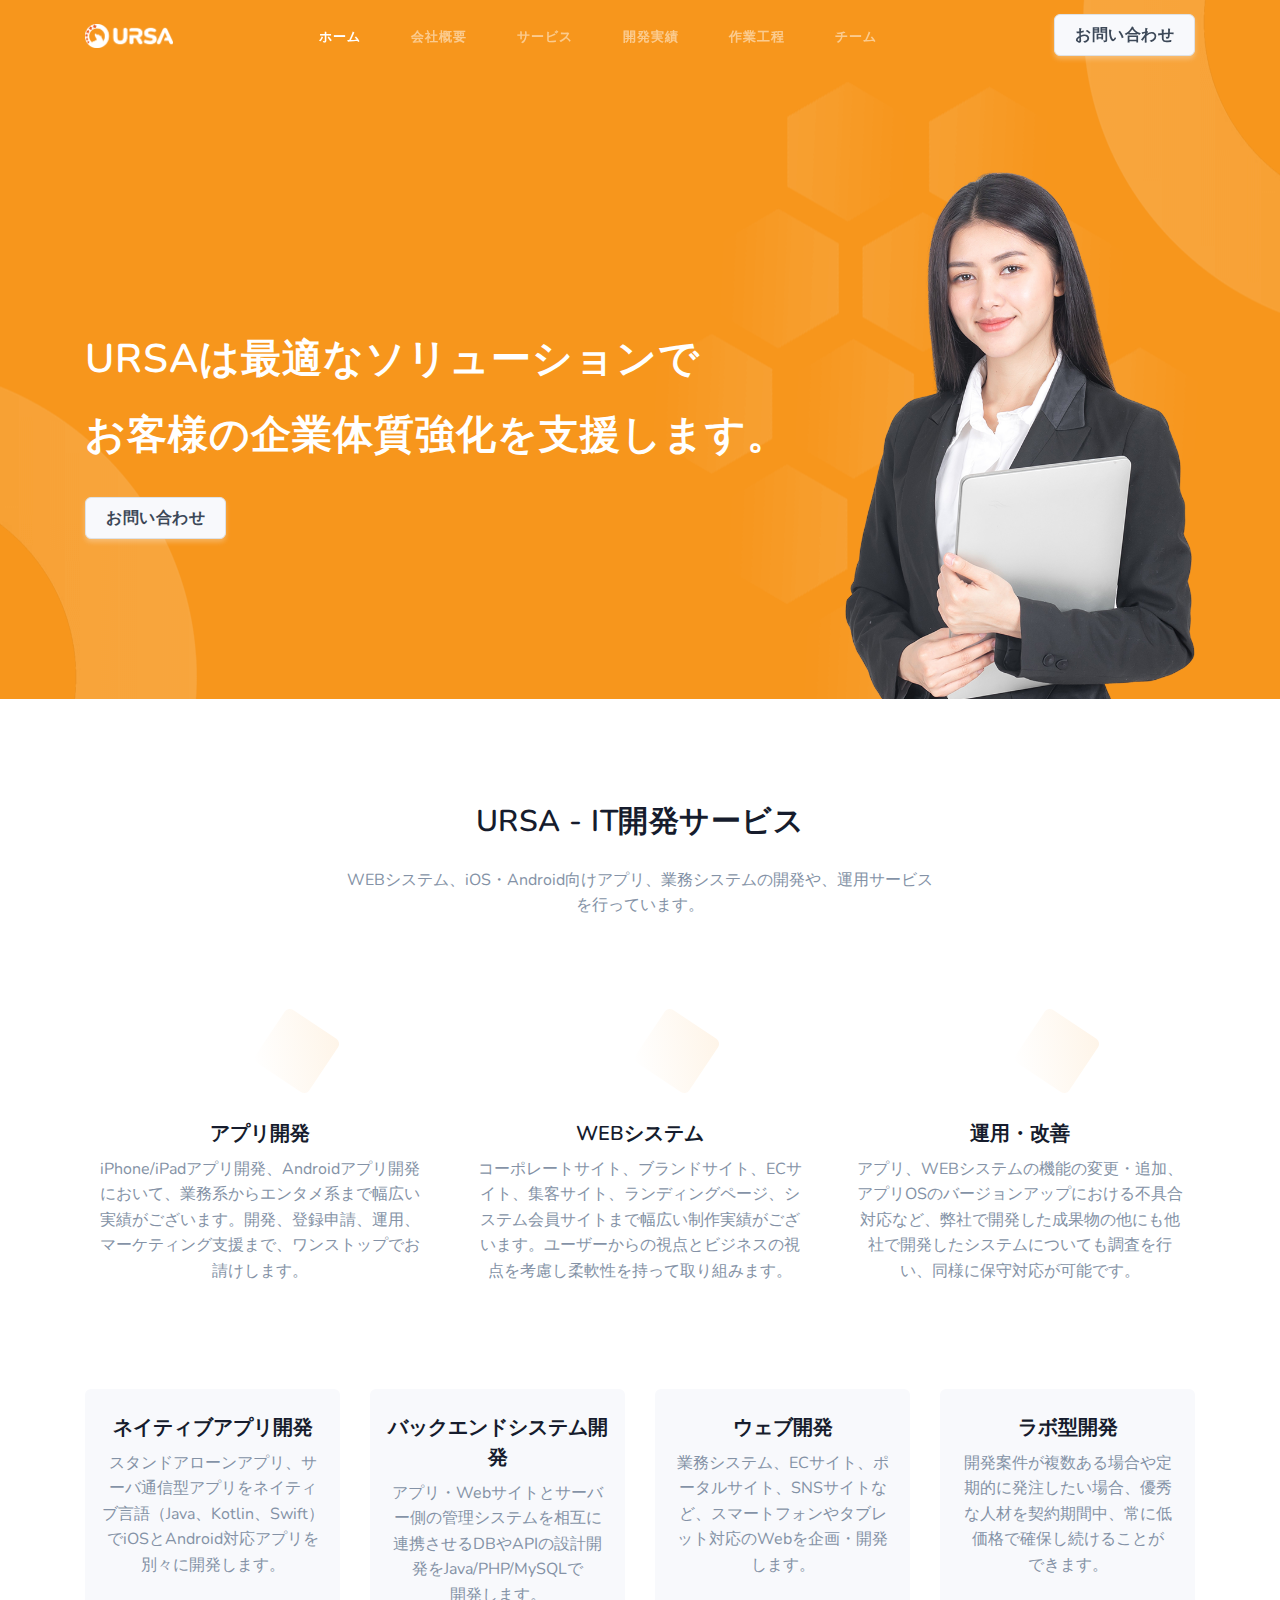
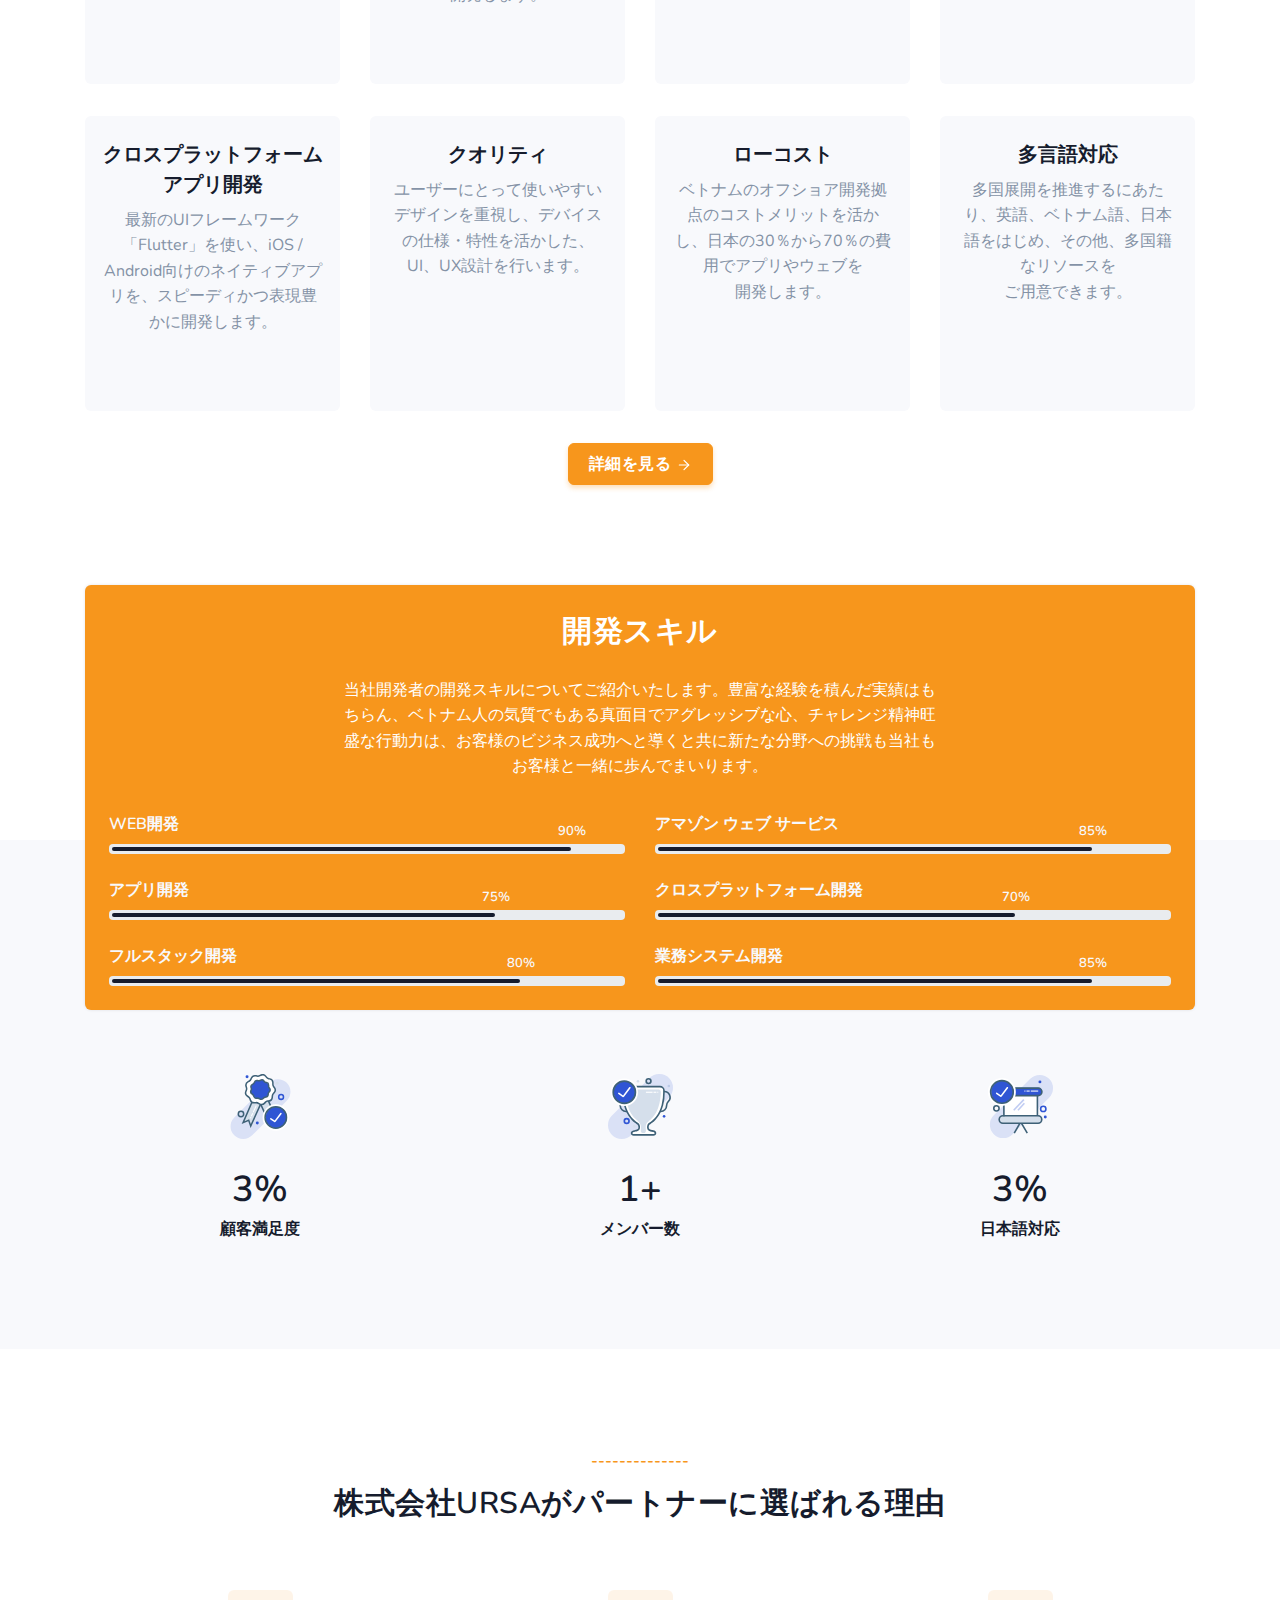
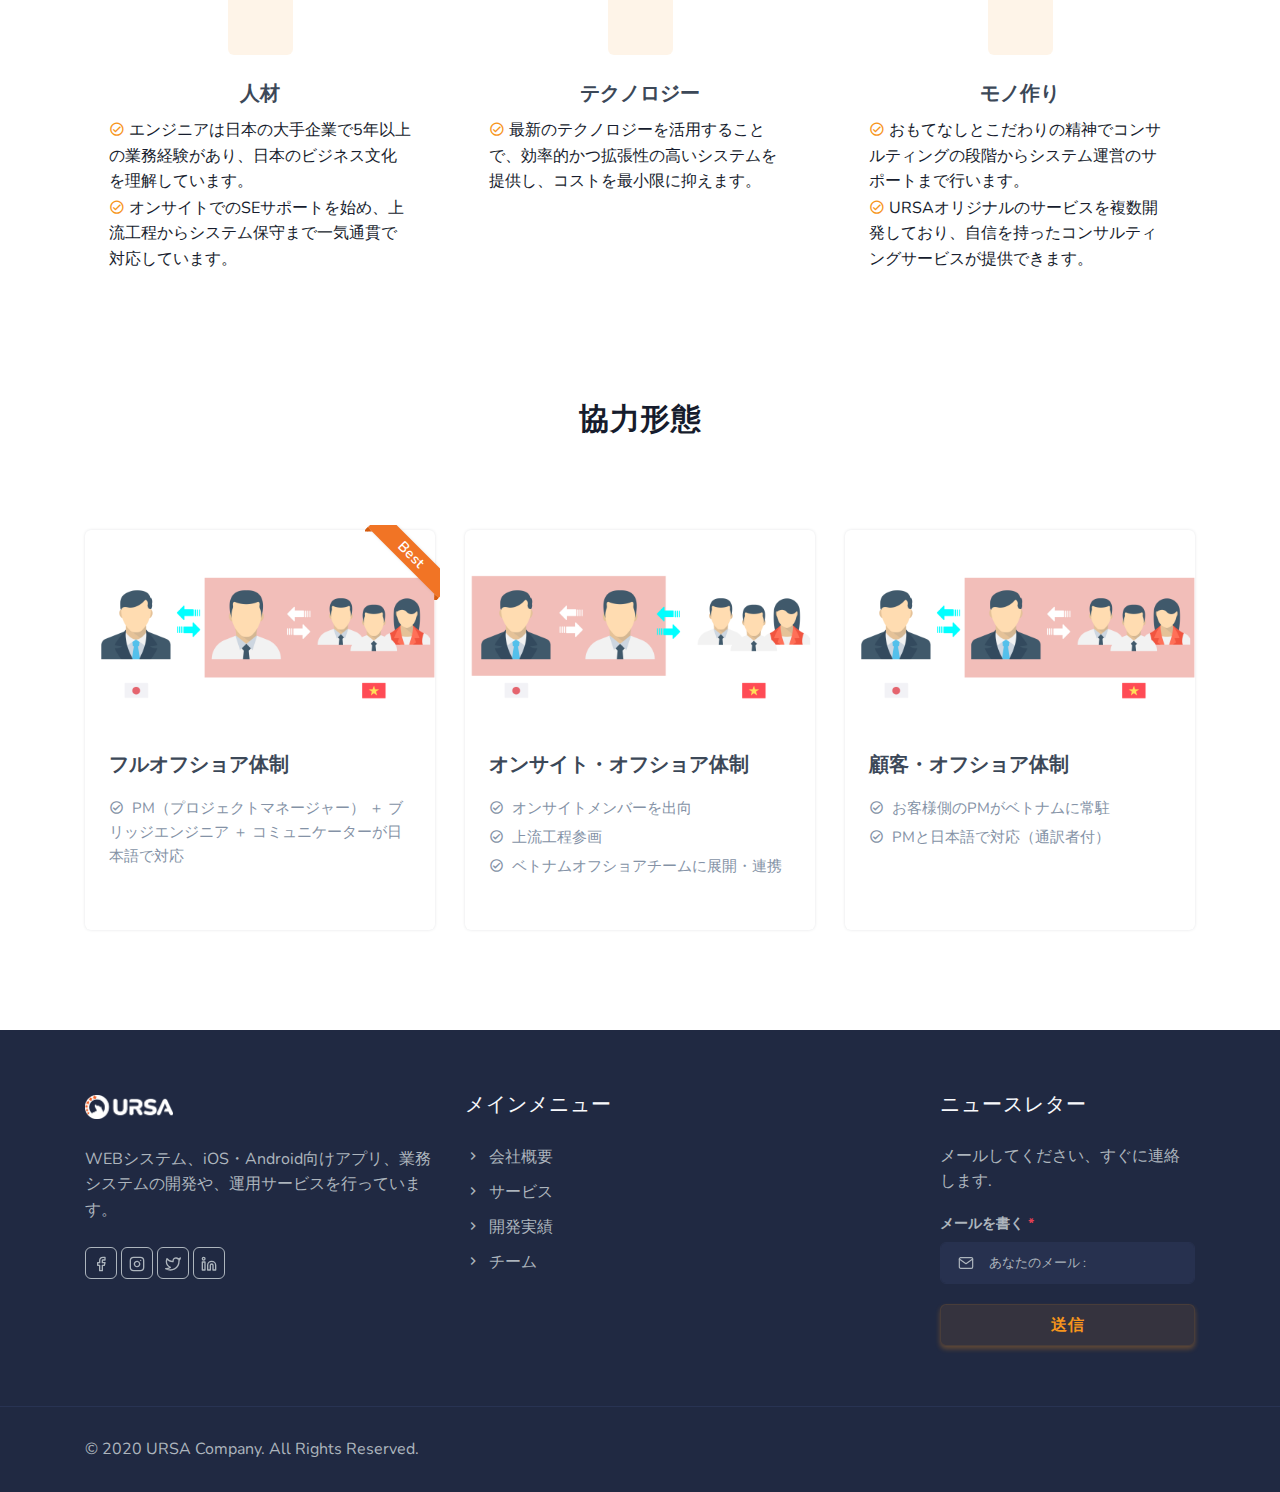
==== commit 091a8fc7: "Fix bugs" ====
--- a/index.html
+++ b/index.html
@@ -4,10 +4,10 @@
 
     <head>
         <meta charset="utf-8" />
-        <title>URSA - SAY IT, DO IT</title>
+        <title>URSA | ベトナムでのオフショア開発</title>
         <meta name="viewport" content="width=device-width, initial-scale=1.0">
         <meta name="description" content="URSAは最適なソリューションでお客様の企業体質強化を支援します。" />
-        <meta name="keywords" content="URSA, IT Solution, Web Development, Company, Say it, Do it" />
+        <meta name="keywords" content="ベトナムアウトソーシング、ベトナムオフショア開発、ウェブ開発、ラボ型開発、オフショア開発プロセス、高い品質、日本品質、ライフタイム保証、システムの開発、アプリ開発、モバイル開発、ソフトウェア開発、アプリケーション開発を提供いたします" />
         <meta name="author" content="ドー・チュン・ヒェウ" />
         <meta name="email" content="hieu250192@gmail.com" />
         <meta name="website" content="https://ursa.vn" />
@@ -26,12 +26,21 @@
         <!-- Icons -->
         <link rel="stylesheet" href="https://unicons.iconscout.com/release/v3.0.3/css/line.css" type="text/css" media="screen">
         <link href="css/materialdesignicons.min.css" rel="stylesheet" type="text/css" media="screen" />
-        <!-- Slider -->               
+        <!-- Slider -->
         <link rel="stylesheet" href="css/owl.carousel.min.css" type="text/css" media="screen" />
         <link rel="stylesheet" href="css/owl.theme.default.min.css" type="text/css" media="screen" />
         <!-- Main Css -->
         <link href="css/style.min.css" rel="stylesheet" type="text/css" media="screen" id="theme-opt" />
         <link href="css/colors/yellow.css" rel="stylesheet" type="text/css" media="screen" id="color-opt">
+        <!-- Global site tag (gtag.js) - Google Analytics -->
+        <script async src="https://www.googletagmanager.com/gtag/js?id=G-0QJE1GVSVR"></script>
+        <script>
+          window.dataLayer = window.dataLayer || [];
+          function gtag(){dataLayer.push(arguments);}
+          gtag('js', new Date());
+
+          gtag('config', 'G-0QJE1GVSVR');
+        </script>
     </head>
 
     <body>
@@ -45,7 +54,7 @@
             </div>
         </div>
         <!-- Loader -->
-        
+
         <!-- Navbar STart -->
         <header id="topnav" class="defaultscroll sticky">
             <div class="container">
@@ -76,9 +85,9 @@
                         <!-- End mobile menu toggle-->
                     </div>
                 </div>
-        
+
                 <div id="navigation">
-                    <!-- Navigation Menu-->   
+                    <!-- Navigation Menu-->
                     <ul class="navigation-menu nav-light">
                         <li><a href="index.html">ホーム</a></li>
                         <li><a href="page-aboutus.html">会社概要</a></li>
@@ -113,7 +122,7 @@
             </div> <!--end container-->
         </section><!--end section-->
         <!-- Hero End -->
-        
+
         <section class="section">
             <div class="container">
                 <div class="row justify-content-center">
@@ -124,7 +133,7 @@
                         </div>
                     </div><!--end col-->
                 </div><!--end row-->
-                
+
                 <div class="row">
                     <div class="col-md-4 col-12 mt-5 p-4">
                         <div class="features text-center mt-5">
@@ -179,7 +188,7 @@
                             </span>
                         </div>
                     </div><!--end col-->
-                    
+
                     <div class="col-lg-3 col-md-4 mt-4 pt-2">
                         <div class="card features fea-primary rounded p-3 bg-light text-center position-relative overflow-hidden border-0 ursa-what-we-do">
                             <span class="h1 icon2 text-primary">
@@ -195,7 +204,7 @@
                             </span>
                         </div>
                     </div><!--end col-->
-                    
+
                     <div class="col-lg-3 col-md-4 mt-4 pt-2">
                         <div class="card features fea-primary rounded p-3 bg-light text-center position-relative overflow-hidden border-0 ursa-what-we-do">
                             <span class="h1 icon2 text-primary">
@@ -210,7 +219,7 @@
                             </span>
                         </div>
                     </div><!--end col-->
-                    
+
                     <div class="col-lg-3 col-md-4 mt-4 pt-2">
                         <div class="card features fea-primary rounded p-3 bg-light text-center position-relative overflow-hidden border-0 ursa-what-we-do">
                             <span class="h1 icon2 text-primary">
@@ -226,7 +235,7 @@
                             </span>
                         </div>
                     </div><!--end col-->
-                    
+
                     <div class="col-lg-3 col-md-4 mt-4 pt-2">
                         <div class="card features fea-primary rounded p-3 bg-light text-center position-relative overflow-hidden border-0 ursa-what-we-do">
                             <span class="h1 icon2 text-primary">
@@ -241,7 +250,7 @@
                             </span>
                         </div>
                     </div><!--end col-->
-                    
+
                     <div class="col-lg-3 col-md-4 mt-4 pt-2">
                         <div class="card features fea-primary rounded p-3 bg-light text-center position-relative overflow-hidden border-0 ursa-what-we-do">
                             <span class="h1 icon2 text-primary">
@@ -256,7 +265,7 @@
                             </span>
                         </div>
                     </div><!--end col-->
-                    
+
                     <div class="col-lg-3 col-md-4 mt-4 pt-2">
                         <div class="card features fea-primary rounded p-3 bg-light text-center position-relative overflow-hidden border-0 ursa-what-we-do">
                             <span class="h1 icon2 text-primary">
@@ -272,7 +281,7 @@
                             </span>
                         </div>
                     </div><!--end col-->
-                    
+
                     <div class="col-lg-3 col-md-4 mt-4 pt-2">
                         <div class="card features fea-primary rounded p-3 bg-light text-center position-relative overflow-hidden border-0 ursa-what-we-do">
                             <span class="h1 icon2 text-primary">
@@ -280,7 +289,8 @@
                             </span>
                             <div class="card-body p-0 content">
                                 <h5>多言語対応</h5>
-                                <p class="para text-muted mb-0">多国展開を推進するにあたり、英語、ベトナム語、日本語をはじめ、その他、多国籍なリソースをご用意できます。</p>
+                                <p class="para text-muted mb-0">多国展開を推進するにあたり、英語、ベトナム語、日本語をはじめ、その他、多国籍なリソースを</p>
+                                <p class="para text-muted mb-0">ご用意できます。</p>
                             </div>
                             <span class="big-icon text-center">
                                 <i class="uil uil-language"></i>
@@ -294,7 +304,7 @@
                 </div><!--end row-->
             </div><!--end container-->
         </section><!--end section-->
-        
+
         <!-- Start -->
         <section class="section pt-0">
             <div class="container">
@@ -365,7 +375,7 @@
                 </div>
 
                 <div class="row mt-4 pt-2 position-relative" id="counter" style="z-index: 1;">
-                    <div class="col-md-3 col-6 mt-4 pt-2">
+                    <div class="col-md-4 col-6 mt-4 pt-2">
                         <div class="counter-box text-center">
                             <img src="images/illustrator/Asset190.svg" class="avatar avatar-small" alt="">
                             <h2 class="mb-0 mt-4"><span class="counter-value" data-count="97">3</span>%</h2>
@@ -373,23 +383,23 @@
                         </div><!--end counter box-->
                     </div>
 
-                    <div class="col-md-3 col-6 mt-4 pt-2">
+                    <div class="col-md-4 col-6 mt-4 pt-2">
                         <div class="counter-box text-center">
                             <img src="images/illustrator/Asset189.svg" class="avatar avatar-small" alt="">
                             <h2 class="mb-0 mt-4"><span class="counter-value" data-count="15">1</span>+</h2>
-                            <h6 class="counter-head">アワード</h6>
+                            <h6 class="counter-head">メンバー数</h6>
                         </div><!--end counter box-->
                     </div>
 
-                    <div class="col-md-3 col-6 mt-4 pt-2">
-                        <div class="counter-box text-center">
-                            <img src="images/illustrator/Asset192.svg" class="avatar avatar-small" alt="">
-                            <h2 class="mb-0 mt-4"><span class="counter-value" data-count="2">0</span>K</h2>
-                            <h6 class="counter-head">職業紹介</h6>
-                        </div><!--end counter box-->
-                    </div>
-
-                    <div class="col-md-3 col-6 mt-4 pt-2">
+<!--                    <div class="col-md-3 col-6 mt-4 pt-2">-->
+<!--                        <div class="counter-box text-center">-->
+<!--                            <img src="images/illustrator/Asset192.svg" class="avatar avatar-small" alt="">-->
+<!--                            <h2 class="mb-0 mt-4"><span class="counter-value" data-count="2">0</span>K</h2>-->
+<!--                            <h6 class="counter-head">職業紹介</h6>-->
+<!--                        </div>&lt;!&ndash;end counter box&ndash;&gt;-->
+<!--                    </div>-->
+
+                    <div class="col-md-4 col-12 mt-4 pt-2">
                         <div class="counter-box text-center">
                             <img src="images/illustrator/Asset187.svg" class="avatar avatar-small" alt="">
                             <h2 class="mb-0 mt-4"><span class="counter-value" data-count="98">3</span>%</h2>
@@ -414,8 +424,8 @@
                 </div><!--end row-->
 
                 <div class="row">
-                    <div class="col-md-4 mt-md-5 pt-md-5 mt-4 pt-2">
-                        <div class="card features feature-clean work-process bg-transparent process-arrow border-0">
+                    <div class="col-md-4 pt-2">
+                        <div class="card features feature-clean work-process bg-transparent d-none-arrow border-0">
                             <div class="icons text-primary text-center mx-auto">
                                 <i class="uil uil-presentation-edit d-block rounded h3 mb-0"></i>
                             </div>
@@ -427,9 +437,9 @@
                             </div>
                         </div>
                     </div><!--end col-->
-                    
-                    <div class="col-md-4 mt-md-5 pt-md-3 mt-4 pt-2">
-                        <div class="card features feature-clean work-process bg-transparent process-arrow border-0">
+
+                    <div class="col-md-4 pt-2">
+                        <div class="card features feature-clean work-process bg-transparent d-none-arrow border-0">
                             <div class="icons text-primary text-center mx-auto">
                                 <i class="uil uil-airplay d-block rounded h3 mb-0"></i>
                             </div>
@@ -440,7 +450,7 @@
                             </div>
                         </div>
                     </div><!--end col-->
-                    
+
                     <div class="col-md-4 pt-2">
                         <div class="card features feature-clean work-process bg-transparent d-none-arrow border-0">
                             <div class="icons text-primary text-center mx-auto">
@@ -482,11 +492,7 @@
                                 </h5>
                                 <div class="post-meta mt-3">
                                     <ul class="list-unstyled mb-0"></ul>
-                                        <li class="list-inline-item">
-                                            <a href="javascript:void(0)" class="text-muted like">
-                                                <i class="mdi mdi-check-circle-outline mr-1"></i> オンサイトメンバーを出向
-                                            </a>
-                                        </li>
+
                                         <li class="list-inline-item">
                                             <a href="javascript:void(0)" class="text-muted comments">
                                                 <i class="mdi mdi-check-circle-outline mr-1"></i> PM（プロジェクトマネージャー） ＋  ブリッジエンジニア ＋ コミュニケーターが日本語で対応
@@ -512,6 +518,11 @@
                                 </h5>
                                 <div class="post-meta d-flex justify-content-between mt-3">
                                     <ul class="list-unstyled mb-0">
+                                        <li class="list-inline-item">
+                                            <a href="javascript:void(0)" class="text-muted like">
+                                                <i class="mdi mdi-check-circle-outline mr-1"></i> オンサイトメンバーを出向
+                                            </a>
+                                        </li>
                                         <li class="list-inline-item">
                                             <a href="javascript:void(0)" class="text-muted comments">
                                                 <i class="mdi mdi-check-circle-outline mr-1"></i> 上流工程参画
@@ -527,7 +538,7 @@
                             </div>
                         </div>
                     </div><!--end col-->
-                    
+
                     <div class="col-lg-4 col-md-6 mt-4 pt-2">
                         <div class="card blog rounded border-0 shadow" style="min-height: 400px;">
                             <div class="position-relative">
@@ -577,7 +588,7 @@
                             <li class="list-inline-item"><a href="javascript:void(0)" class="rounded"><i data-feather="linkedin" class="fea icon-sm fea-social"></i></a></li>
                         </ul><!--end icon-->
                     </div><!--end col-->
-                    
+
                     <div class="col-lg-2 col-md-4 col-12 mt-4 mt-sm-0 pt-2 pt-sm-0">
                         <h5 class="text-light footer-head">メインメニュー</h5>
                         <ul class="list-unstyled footer-list mt-4">
@@ -587,7 +598,7 @@
                             <li><a href="page-team.html" class="text-foot"><i class="mdi mdi-chevron-right mr-1"></i> チーム</a></li>
                         </ul>
                     </div><!--end col-->
-                    
+
                     <div class="col-lg-3 col-md-4 col-12 mt-4 mt-sm-0 pt-2 pt-sm-0">
 
                     </div><!--end col-->
@@ -651,4 +662,4 @@
         <!-- Main Js -->
         <script src="js/app.js"></script>
     </body>
-</html>+</html>
